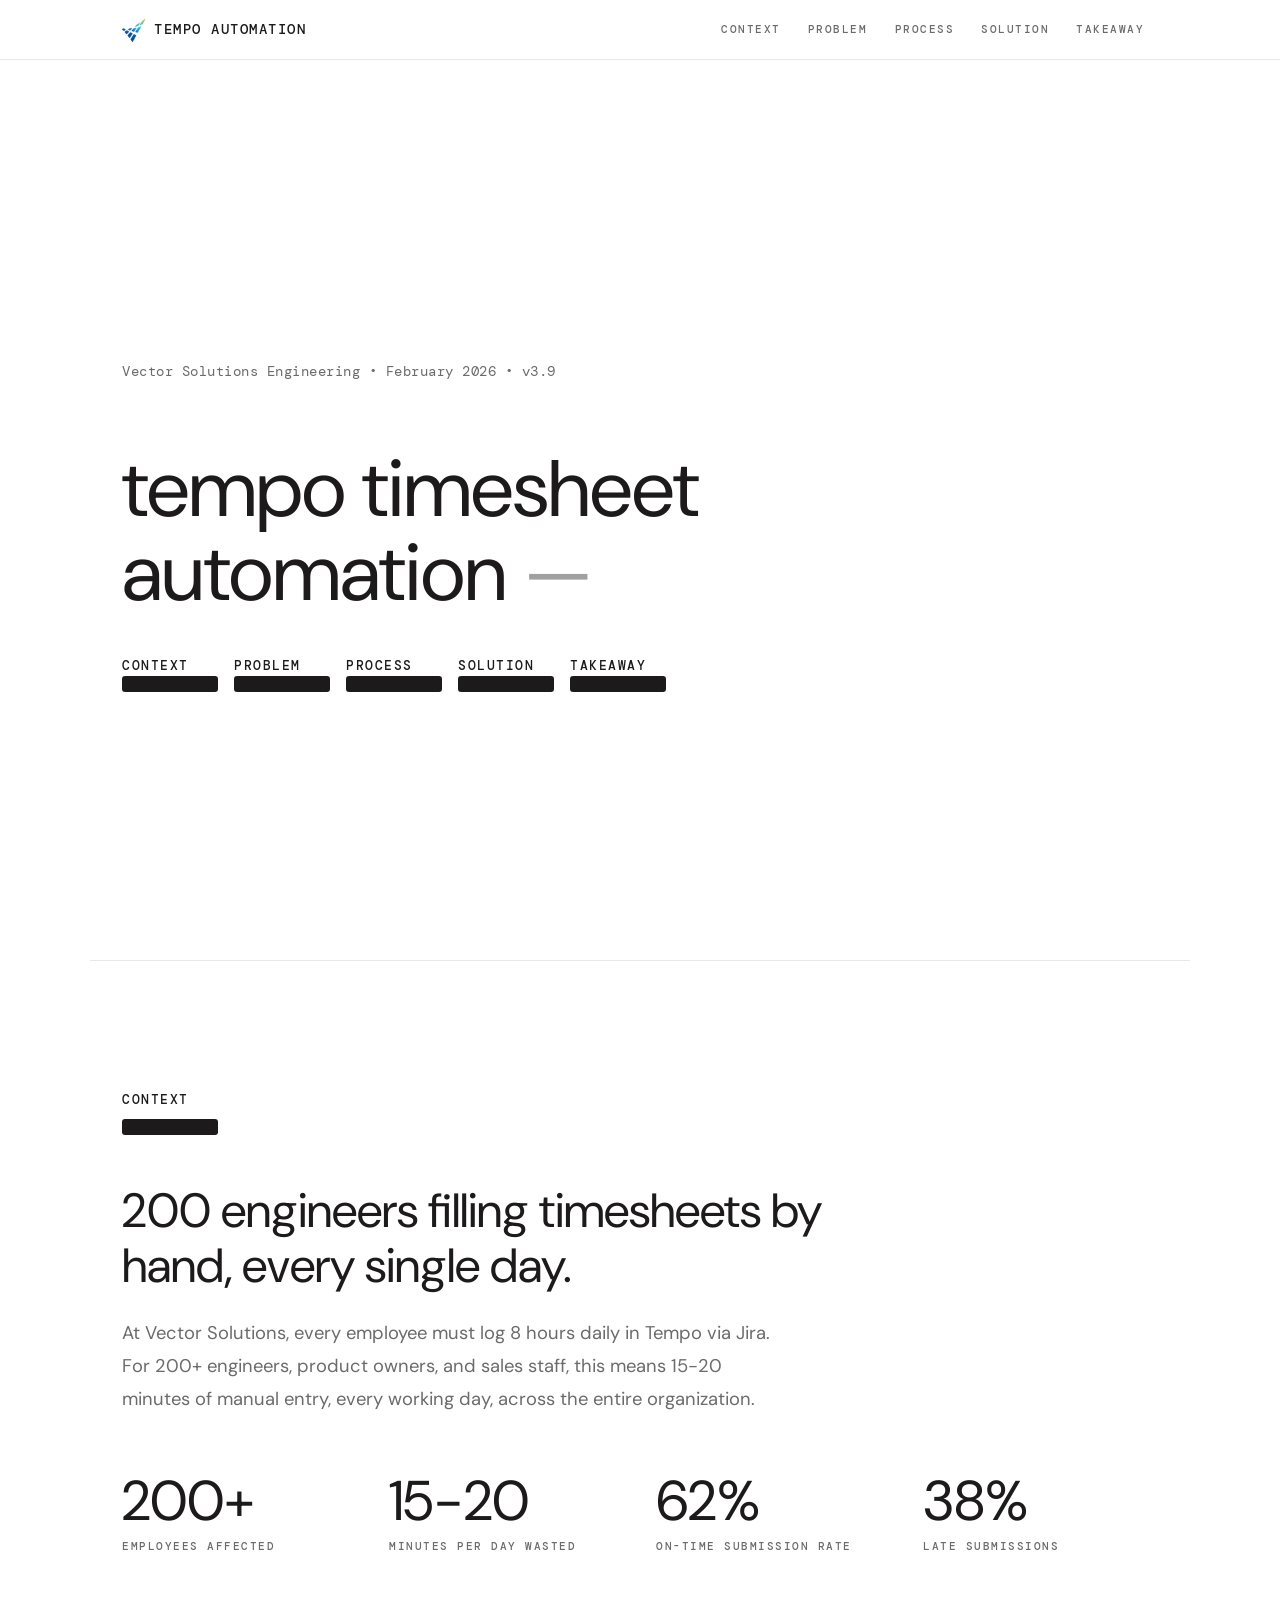
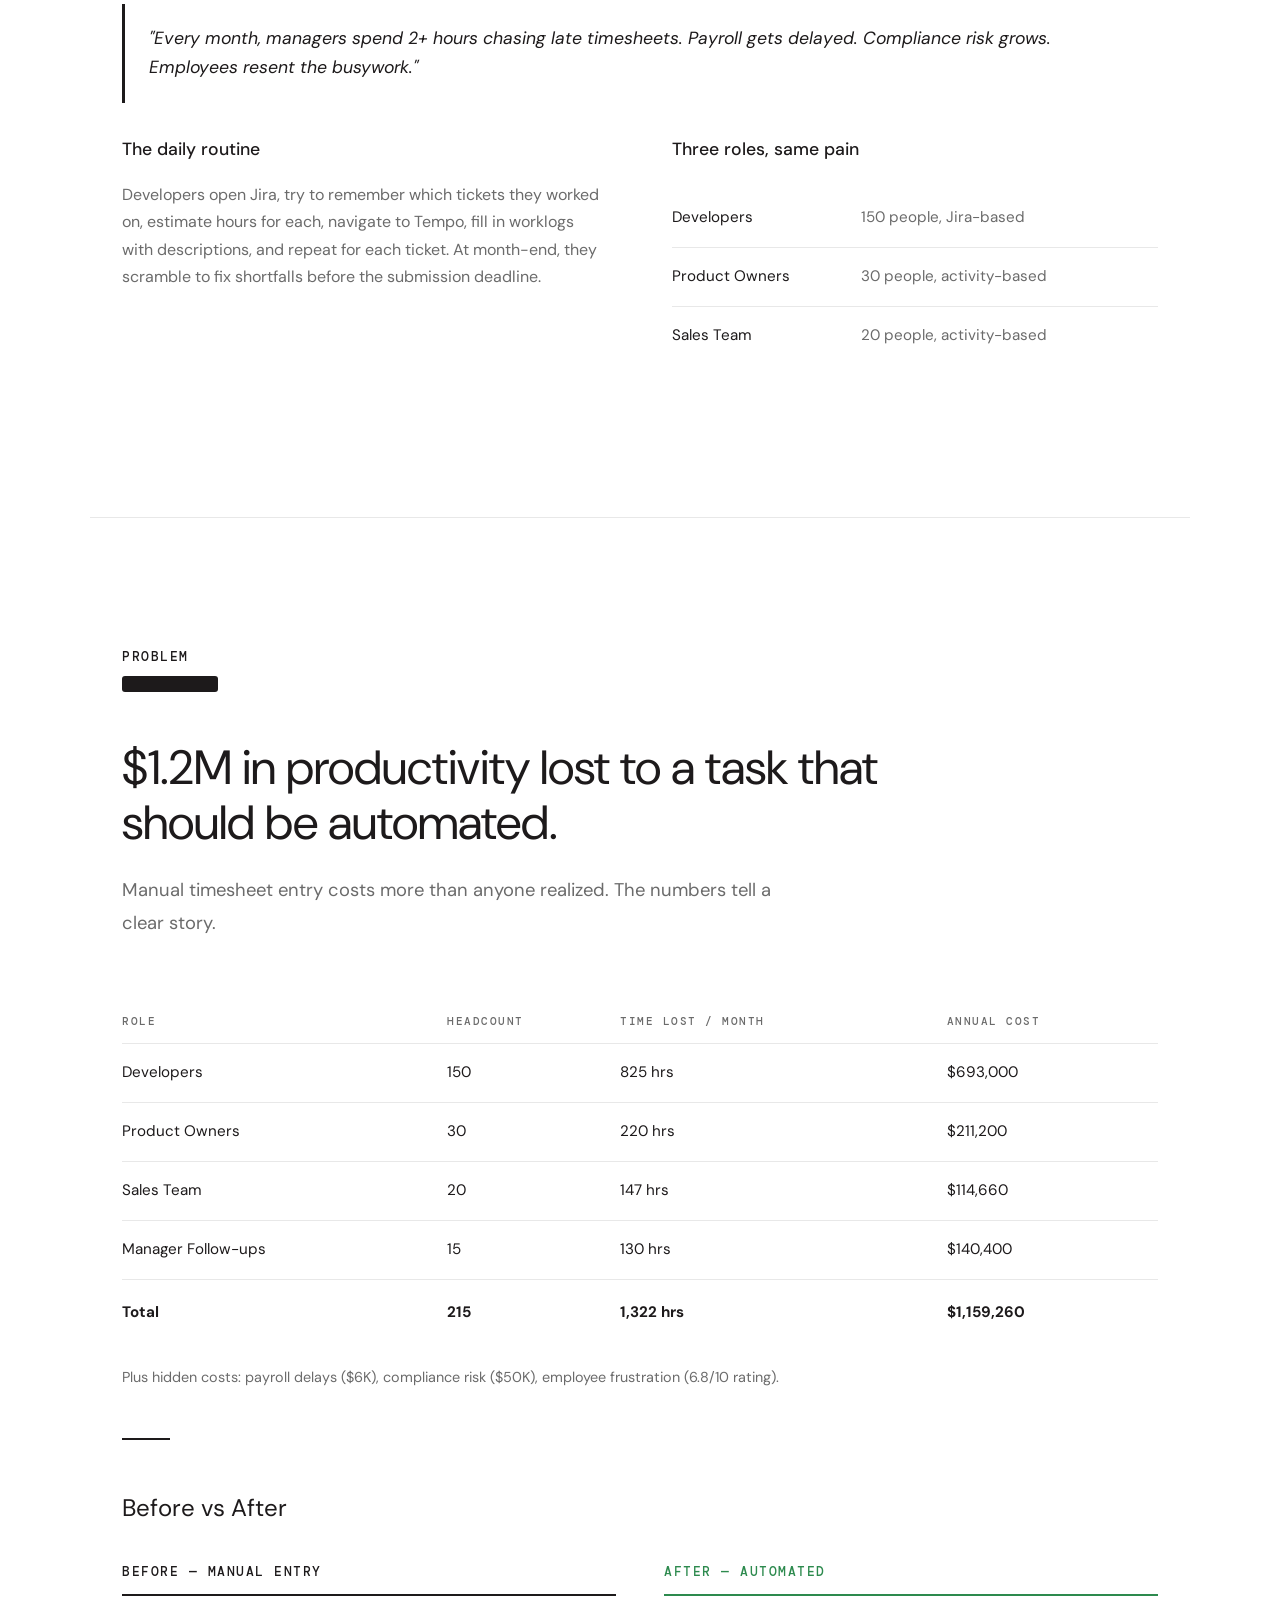
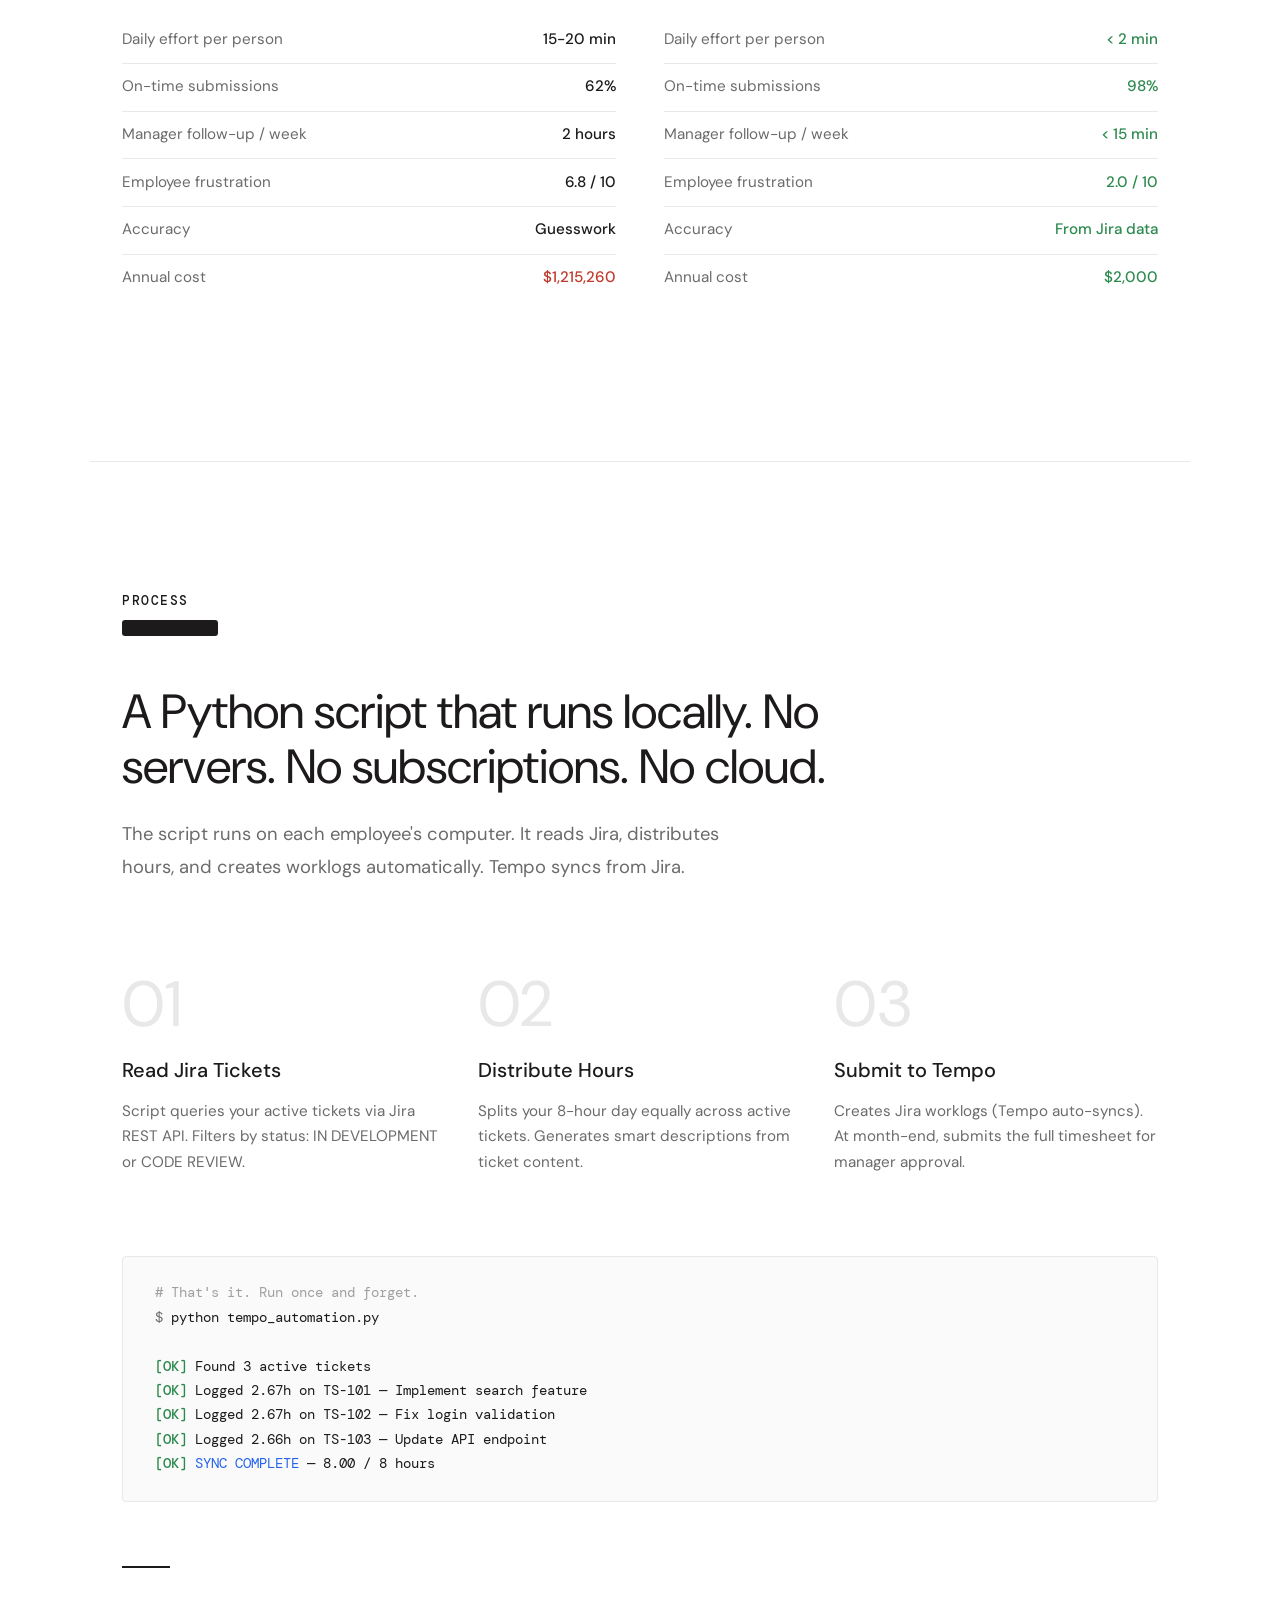
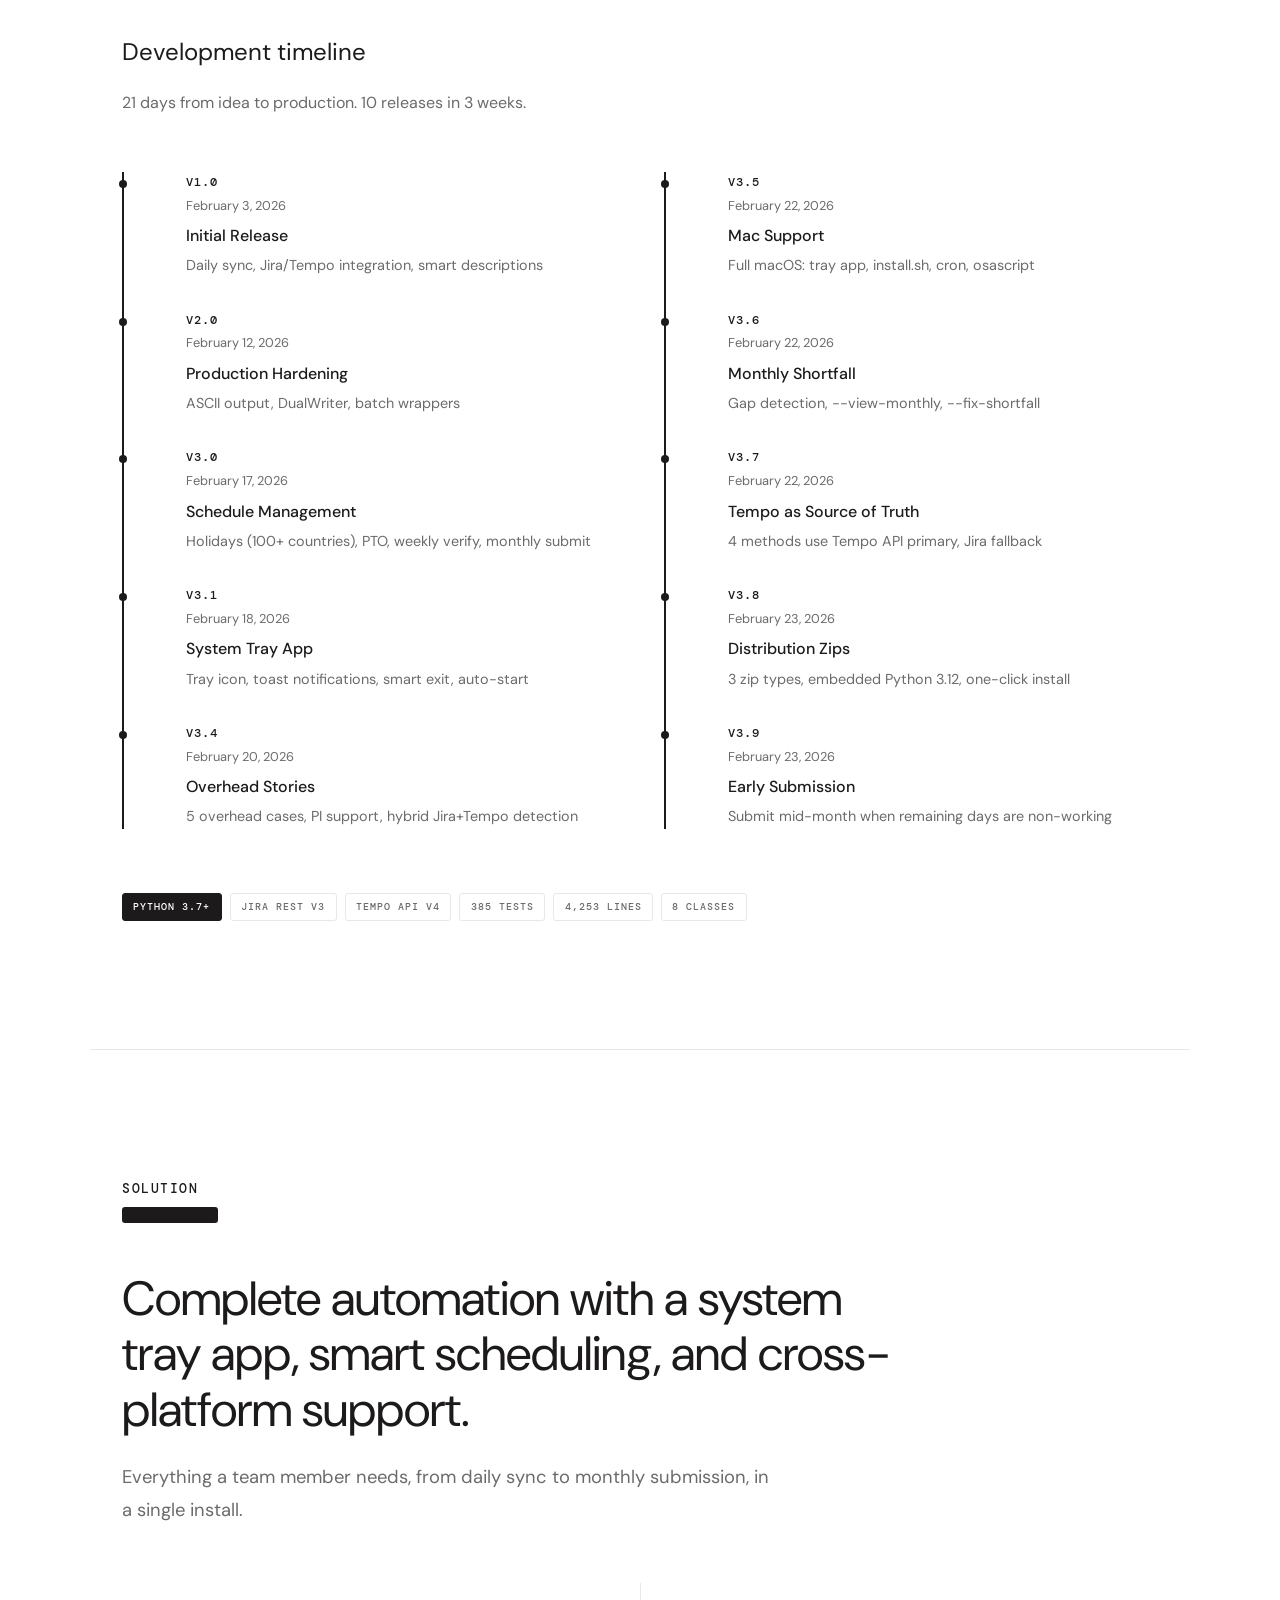
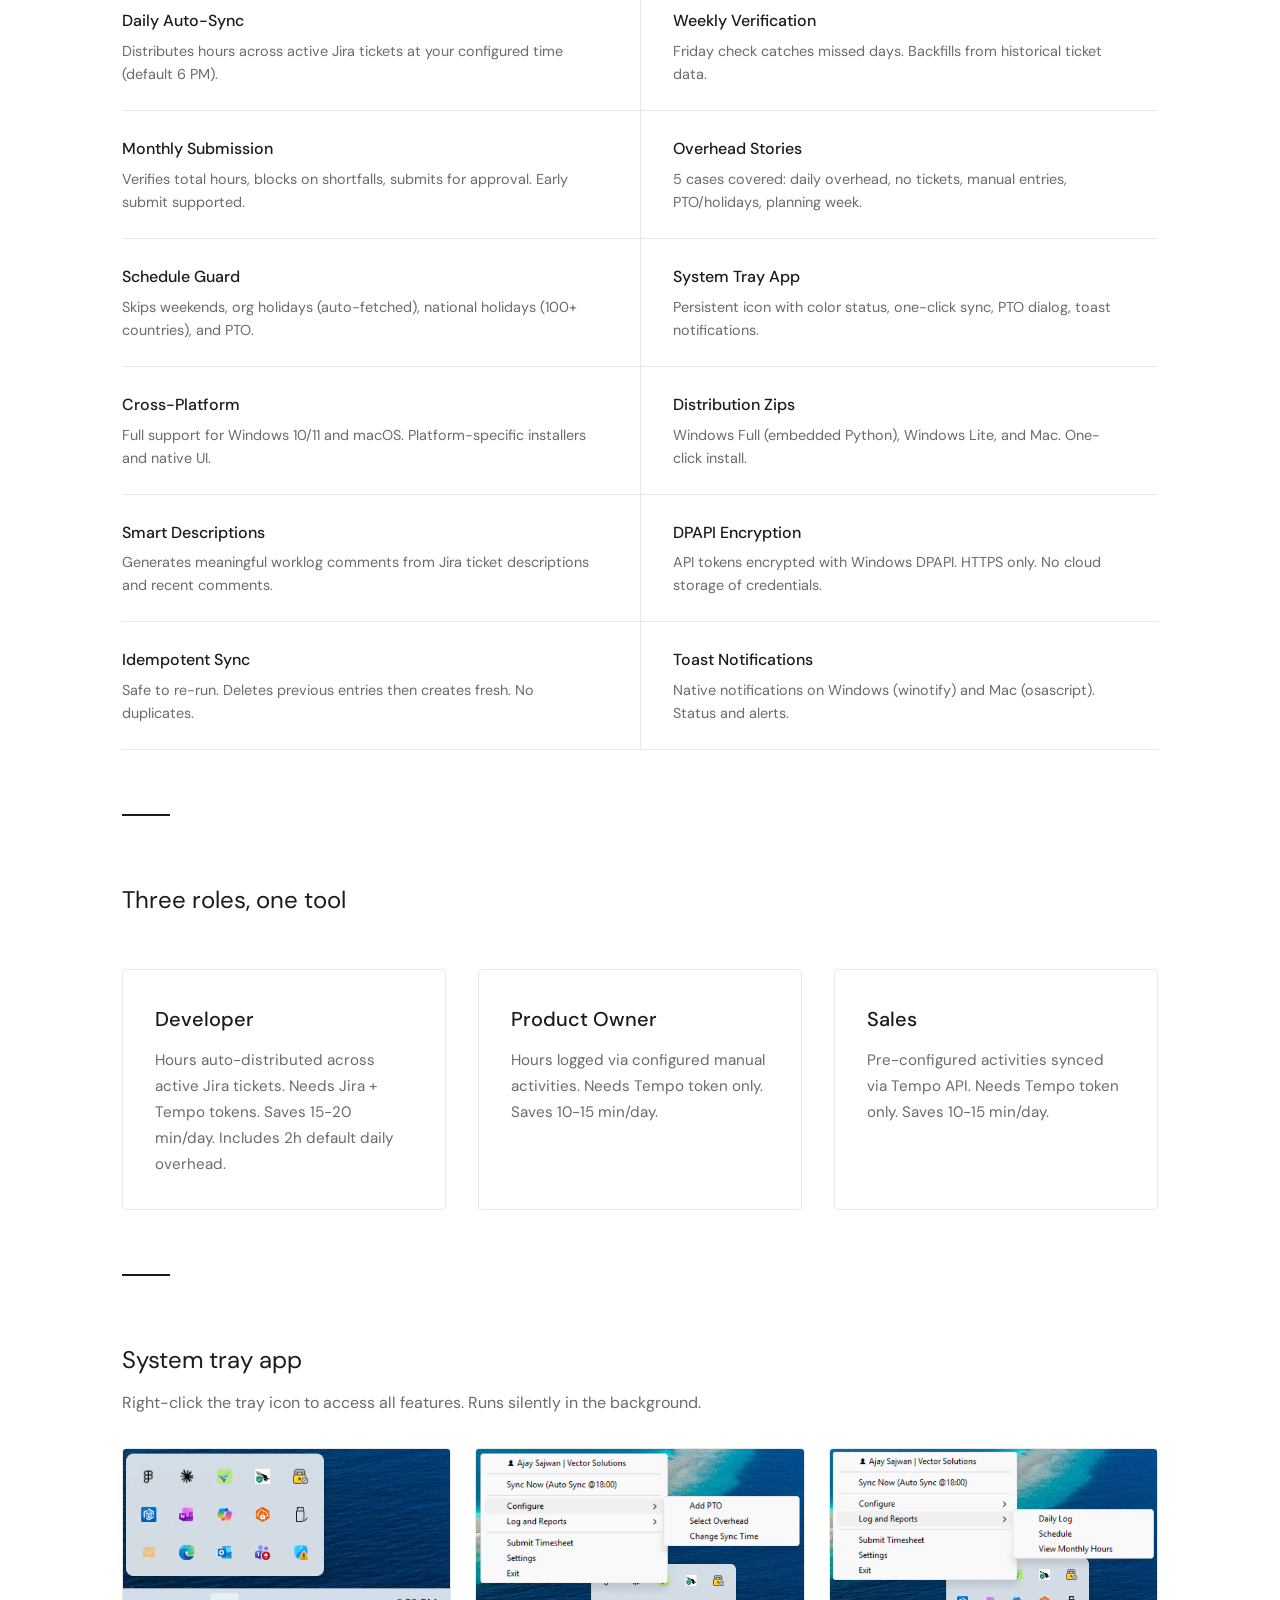
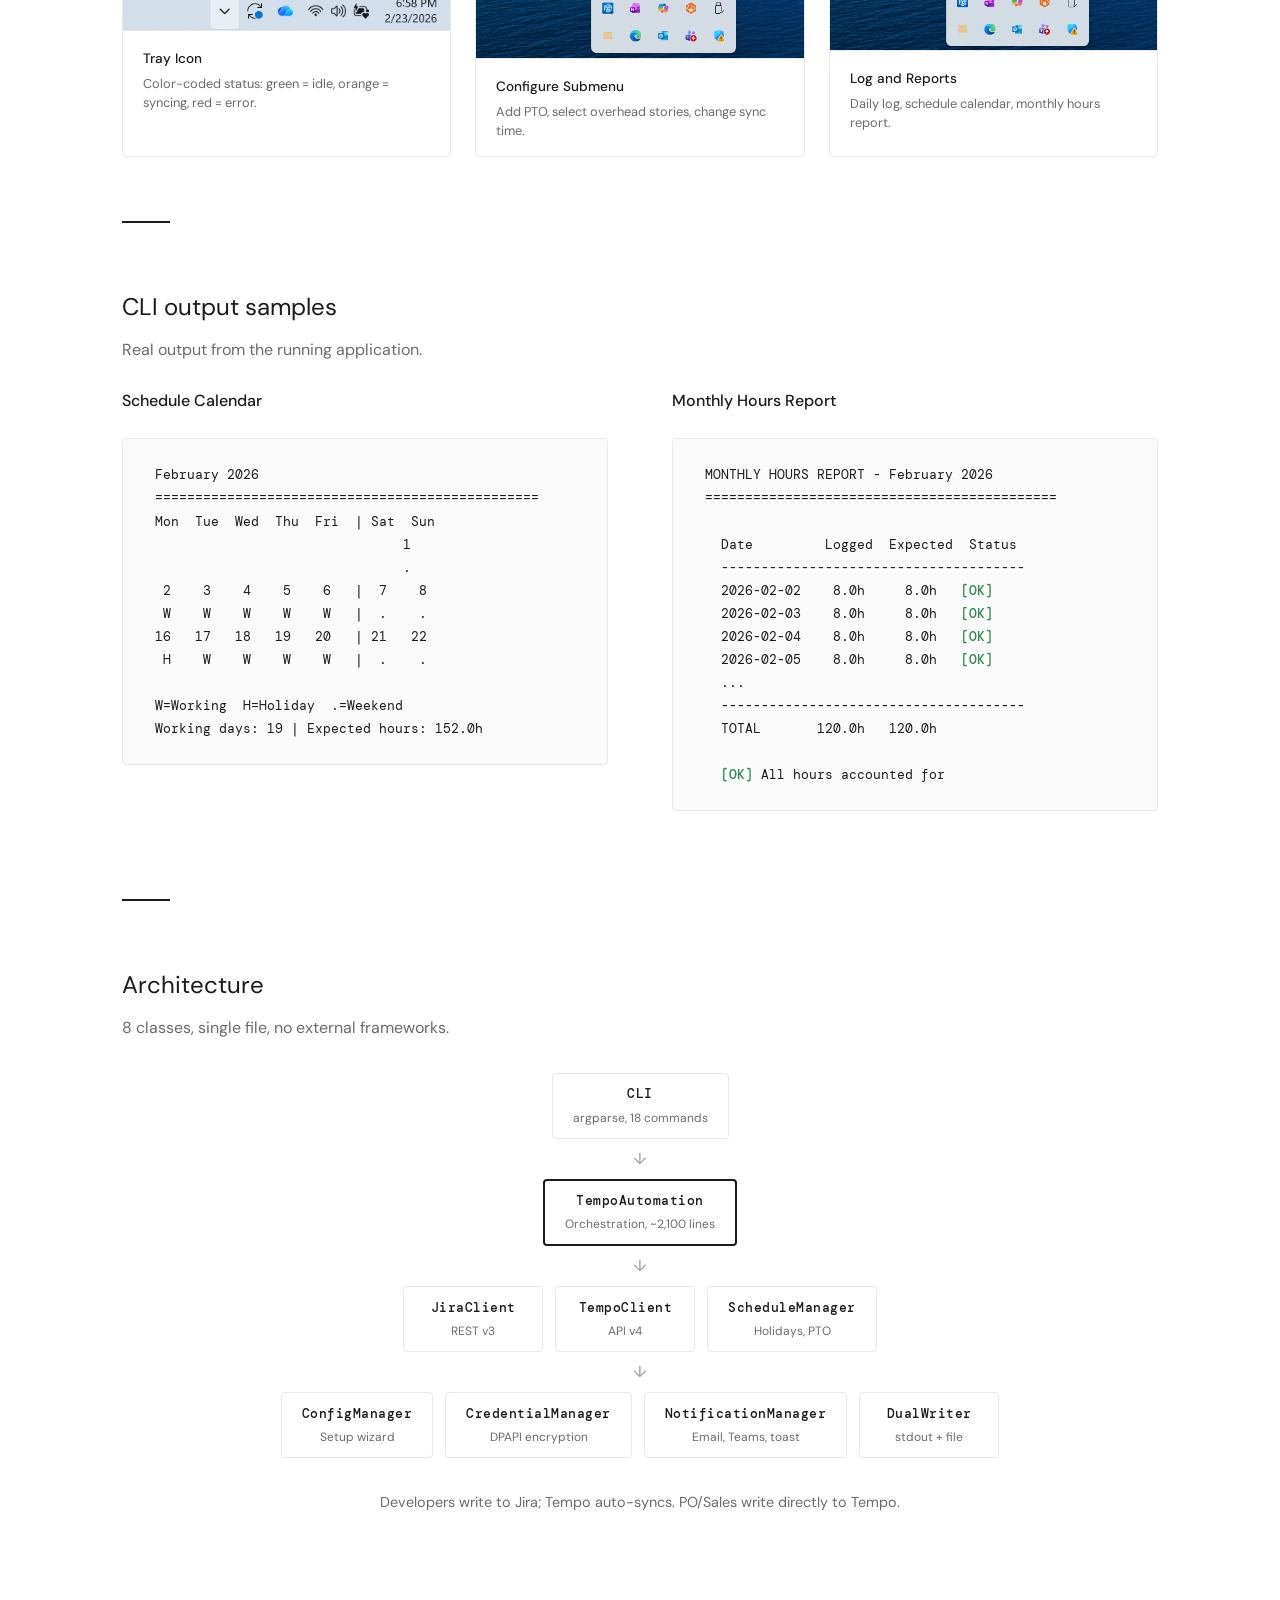
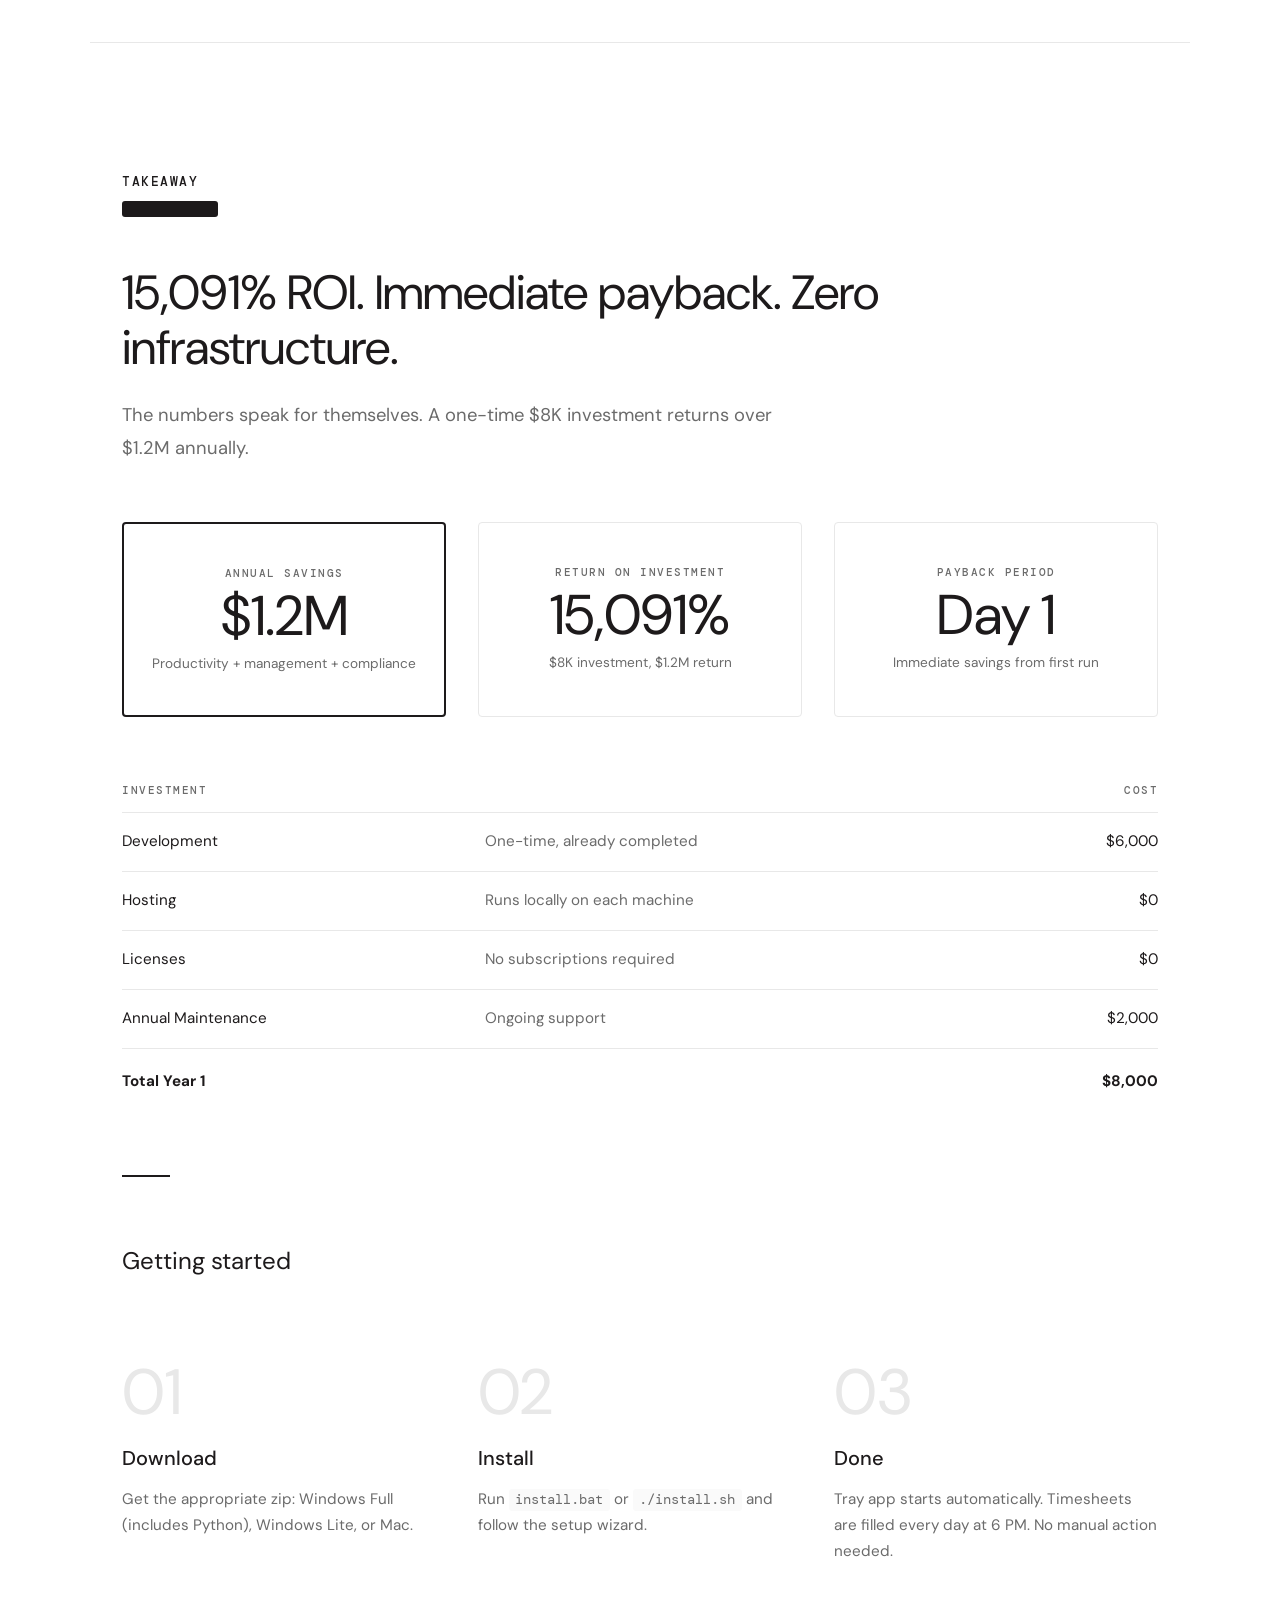
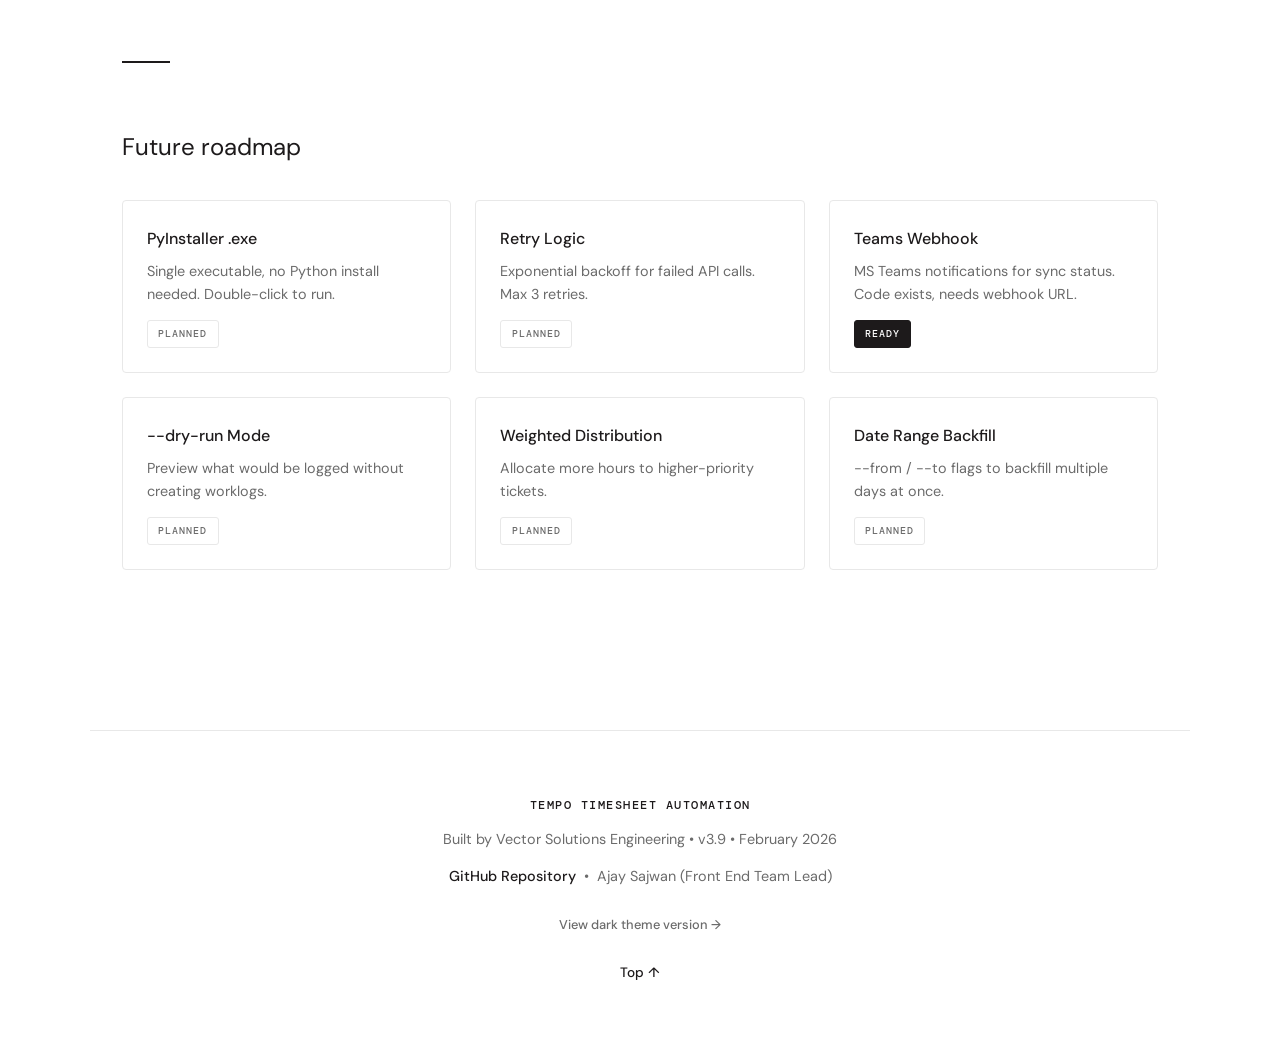
==== docs/site/case-study.html @ 284e40f6 "docs: add Top link to footer of both presentation pages Co-Authored-By: Claude Opus 4.6 <noreply@ant" ====
<!DOCTYPE html>
<html lang="en">
<head>
  <meta charset="UTF-8">
  <meta name="viewport" content="width=device-width, initial-scale=1.0">
  <title>Tempo Timesheet Automation - Case Study</title>
  <link rel="icon" type="image/x-icon" href="favicon.ico">
  <link rel="icon" type="image/png" href="favicon.png">
  <link rel="preconnect" href="https://fonts.googleapis.com">
  <link rel="preconnect" href="https://fonts.gstatic.com" crossorigin>
  <link href="https://fonts.googleapis.com/css2?family=DM+Mono:wght@400;500&family=DM+Sans:ital,opsz,wght@0,9..40,300;0,9..40,400;0,9..40,500;0,9..40,700;1,9..40,400&display=swap" rel="stylesheet">
  <link rel="stylesheet" href="case-study.css">
</head>
<body>

<!-- ============================================================
     Navigation
     ============================================================ -->
<nav>
  <div class="nav-inner">
    <a href="#cover" class="nav-brand">
      <img src="favicon.png" alt="VS">
      Tempo Automation
    </a>
    <div class="nav-links">
      <a href="#context">Context</a>
      <a href="#problem">Problem</a>
      <a href="#process">Process</a>
      <a href="#solution">Solution</a>
      <a href="#takeaway">Takeaway</a>
    </div>
  </div>
</nav>

<!-- ============================================================
     Cover
     ============================================================ -->
<section class="cover" id="cover">
  <div class="cover-meta">Vector Solutions Engineering &bull; February 2026 &bull; v3.9</div>
  <h1 class="cover-title">
    tempo timesheet<br>
    automation <span>&mdash;</span>
  </h1>
  <div style="margin-top: 1rem;">
    <div class="process-timeline">
      <div class="process-step">
        <a href="#context">
          <div class="process-step-label">Context</div>
          <div class="process-step-bar"></div>
        </a>
      </div>
      <div class="process-step">
        <a href="#problem">
          <div class="process-step-label">Problem</div>
          <div class="process-step-bar"></div>
        </a>
      </div>
      <div class="process-step">
        <a href="#process">
          <div class="process-step-label">Process</div>
          <div class="process-step-bar"></div>
        </a>
      </div>
      <div class="process-step">
        <a href="#solution">
          <div class="process-step-label">Solution</div>
          <div class="process-step-bar"></div>
        </a>
      </div>
      <div class="process-step">
        <a href="#takeaway">
          <div class="process-step-label">Takeaway</div>
          <div class="process-step-bar"></div>
        </a>
      </div>
    </div>
  </div>
</section>

<!-- ============================================================
     Context
     ============================================================ -->
<section id="context">
  <div class="section-label">Context</div>
  <div class="section-bar"></div>

  <h2 class="section-title">200 engineers filling timesheets by hand, every single day.</h2>
  <p class="section-subtitle">At Vector Solutions, every employee must log 8 hours daily in Tempo via Jira. For 200+ engineers, product owners, and sales staff, this means 15-20 minutes of manual entry, every working day, across the entire organization.</p>

  <div class="stats-grid">
    <div class="stat-card">
      <div class="stat-number">200+</div>
      <div class="stat-label">Employees affected</div>
    </div>
    <div class="stat-card">
      <div class="stat-number">15-20</div>
      <div class="stat-label">Minutes per day wasted</div>
    </div>
    <div class="stat-card">
      <div class="stat-number">62%</div>
      <div class="stat-label">On-time submission rate</div>
    </div>
    <div class="stat-card">
      <div class="stat-number">38%</div>
      <div class="stat-label">Late submissions</div>
    </div>
  </div>

  <div class="callout">
    "Every month, managers spend 2+ hours chasing late timesheets. Payroll gets delayed. Compliance risk grows. Employees resent the busywork."
  </div>

  <div class="two-col mt-4">
    <div>
      <h3 style="font-size: 1.1rem; font-weight: 500; margin-bottom: 1rem;">The daily routine</h3>
      <p class="text-muted">Developers open Jira, try to remember which tickets they worked on, estimate hours for each, navigate to Tempo, fill in worklogs with descriptions, and repeat for each ticket. At month-end, they scramble to fix shortfalls before the submission deadline.</p>
    </div>
    <div>
      <h3 style="font-size: 1.1rem; font-weight: 500; margin-bottom: 1rem;">Three roles, same pain</h3>
      <table class="data-table">
        <tr>
          <td>Developers</td>
          <td class="text-muted">150 people, Jira-based</td>
        </tr>
        <tr>
          <td>Product Owners</td>
          <td class="text-muted">30 people, activity-based</td>
        </tr>
        <tr>
          <td>Sales Team</td>
          <td class="text-muted">20 people, activity-based</td>
        </tr>
      </table>
    </div>
  </div>
</section>

<!-- ============================================================
     Problem
     ============================================================ -->
<section id="problem">
  <div class="section-label">Problem</div>
  <div class="section-bar"></div>

  <h2 class="section-title">$1.2M in productivity lost to a task that should be automated.</h2>
  <p class="section-subtitle">Manual timesheet entry costs more than anyone realized. The numbers tell a clear story.</p>

  <table class="data-table">
    <thead>
      <tr>
        <th>Role</th>
        <th>Headcount</th>
        <th>Time lost / month</th>
        <th>Annual cost</th>
      </tr>
    </thead>
    <tbody>
      <tr>
        <td>Developers</td>
        <td>150</td>
        <td>825 hrs</td>
        <td>$693,000</td>
      </tr>
      <tr>
        <td>Product Owners</td>
        <td>30</td>
        <td>220 hrs</td>
        <td>$211,200</td>
      </tr>
      <tr>
        <td>Sales Team</td>
        <td>20</td>
        <td>147 hrs</td>
        <td>$114,660</td>
      </tr>
      <tr>
        <td>Manager Follow-ups</td>
        <td>15</td>
        <td>130 hrs</td>
        <td>$140,400</td>
      </tr>
      <tr class="highlight">
        <td><strong>Total</strong></td>
        <td><strong>215</strong></td>
        <td><strong>1,322 hrs</strong></td>
        <td><strong>$1,159,260</strong></td>
      </tr>
    </tbody>
  </table>

  <p class="text-muted mt-3" style="font-size: 0.9rem;">Plus hidden costs: payroll delays ($6K), compliance risk ($50K), employee frustration (6.8/10 rating).</p>

  <div class="divider" style="margin: 3rem 0;"></div>

  <h3 style="font-size: 1.5rem; font-weight: 400; margin-bottom: 2rem;">Before vs After</h3>

  <div class="comparison-grid">
    <div class="comparison-col">
      <h3>Before &mdash; Manual entry</h3>
      <div class="comparison-row">
        <span class="label">Daily effort per person</span>
        <span class="value">15-20 min</span>
      </div>
      <div class="comparison-row">
        <span class="label">On-time submissions</span>
        <span class="value">62%</span>
      </div>
      <div class="comparison-row">
        <span class="label">Manager follow-up / week</span>
        <span class="value">2 hours</span>
      </div>
      <div class="comparison-row">
        <span class="label">Employee frustration</span>
        <span class="value">6.8 / 10</span>
      </div>
      <div class="comparison-row">
        <span class="label">Accuracy</span>
        <span class="value">Guesswork</span>
      </div>
      <div class="comparison-row">
        <span class="label">Annual cost</span>
        <span class="value red">$1,215,260</span>
      </div>
    </div>
    <div class="comparison-col after">
      <h3>After &mdash; Automated</h3>
      <div class="comparison-row">
        <span class="label">Daily effort per person</span>
        <span class="value green">&lt; 2 min</span>
      </div>
      <div class="comparison-row">
        <span class="label">On-time submissions</span>
        <span class="value green">98%</span>
      </div>
      <div class="comparison-row">
        <span class="label">Manager follow-up / week</span>
        <span class="value green">&lt; 15 min</span>
      </div>
      <div class="comparison-row">
        <span class="label">Employee frustration</span>
        <span class="value green">2.0 / 10</span>
      </div>
      <div class="comparison-row">
        <span class="label">Accuracy</span>
        <span class="value green">From Jira data</span>
      </div>
      <div class="comparison-row">
        <span class="label">Annual cost</span>
        <span class="value green">$2,000</span>
      </div>
    </div>
  </div>
</section>

<!-- ============================================================
     Process
     ============================================================ -->
<section id="process">
  <div class="section-label">Process</div>
  <div class="section-bar"></div>

  <h2 class="section-title">A Python script that runs locally. No servers. No subscriptions. No cloud.</h2>
  <p class="section-subtitle">The script runs on each employee's computer. It reads Jira, distributes hours, and creates worklogs automatically. Tempo syncs from Jira.</p>

  <div class="flow-steps">
    <div class="flow-step">
      <div class="flow-step-number">01</div>
      <h3>Read Jira Tickets</h3>
      <p>Script queries your active tickets via Jira REST API. Filters by status: IN DEVELOPMENT or CODE REVIEW.</p>
    </div>
    <div class="flow-step">
      <div class="flow-step-number">02</div>
      <h3>Distribute Hours</h3>
      <p>Splits your 8-hour day equally across active tickets. Generates smart descriptions from ticket content.</p>
    </div>
    <div class="flow-step">
      <div class="flow-step-number">03</div>
      <h3>Submit to Tempo</h3>
      <p>Creates Jira worklogs (Tempo auto-syncs). At month-end, submits the full timesheet for manager approval.</p>
    </div>
  </div>

  <div class="code-block">
    <span class="comment"># That's it. Run once and forget.</span><br>
    <span class="keyword">$</span> python tempo_automation.py<br>
    <br>
    <span class="success">[OK]</span> Found 3 active tickets<br>
    <span class="success">[OK]</span> Logged 2.67h on TS-101 &mdash; Implement search feature<br>
    <span class="success">[OK]</span> Logged 2.67h on TS-102 &mdash; Fix login validation<br>
    <span class="success">[OK]</span> Logged 2.66h on TS-103 &mdash; Update API endpoint<br>
    <span class="success">[OK]</span> <span class="info">SYNC COMPLETE</span> &mdash; 8.00 / 8 hours
  </div>

  <div class="divider" style="margin: 4rem 0;"></div>

  <h3 style="font-size: 1.5rem; font-weight: 400; margin-bottom: 1rem;">Development timeline</h3>
  <p class="text-muted mb-3">21 days from idea to production. 10 releases in 3 weeks.</p>

  <div class="timeline-col-layout">
    <div>
      <div class="timeline">
        <div class="timeline-item">
          <div class="version-tag">v1.0</div>
          <div class="date">February 3, 2026</div>
          <h3>Initial Release</h3>
          <p>Daily sync, Jira/Tempo integration, smart descriptions</p>
        </div>
        <div class="timeline-item">
          <div class="version-tag">v2.0</div>
          <div class="date">February 12, 2026</div>
          <h3>Production Hardening</h3>
          <p>ASCII output, DualWriter, batch wrappers</p>
        </div>
        <div class="timeline-item">
          <div class="version-tag">v3.0</div>
          <div class="date">February 17, 2026</div>
          <h3>Schedule Management</h3>
          <p>Holidays (100+ countries), PTO, weekly verify, monthly submit</p>
        </div>
        <div class="timeline-item">
          <div class="version-tag">v3.1</div>
          <div class="date">February 18, 2026</div>
          <h3>System Tray App</h3>
          <p>Tray icon, toast notifications, smart exit, auto-start</p>
        </div>
        <div class="timeline-item">
          <div class="version-tag">v3.4</div>
          <div class="date">February 20, 2026</div>
          <h3>Overhead Stories</h3>
          <p>5 overhead cases, PI support, hybrid Jira+Tempo detection</p>
        </div>
      </div>
    </div>
    <div>
      <div class="timeline">
        <div class="timeline-item">
          <div class="version-tag">v3.5</div>
          <div class="date">February 22, 2026</div>
          <h3>Mac Support</h3>
          <p>Full macOS: tray app, install.sh, cron, osascript</p>
        </div>
        <div class="timeline-item">
          <div class="version-tag">v3.6</div>
          <div class="date">February 22, 2026</div>
          <h3>Monthly Shortfall</h3>
          <p>Gap detection, --view-monthly, --fix-shortfall</p>
        </div>
        <div class="timeline-item">
          <div class="version-tag">v3.7</div>
          <div class="date">February 22, 2026</div>
          <h3>Tempo as Source of Truth</h3>
          <p>4 methods use Tempo API primary, Jira fallback</p>
        </div>
        <div class="timeline-item">
          <div class="version-tag">v3.8</div>
          <div class="date">February 23, 2026</div>
          <h3>Distribution Zips</h3>
          <p>3 zip types, embedded Python 3.12, one-click install</p>
        </div>
        <div class="timeline-item">
          <div class="version-tag">v3.9</div>
          <div class="date">February 23, 2026</div>
          <h3>Early Submission</h3>
          <p>Submit mid-month when remaining days are non-working</p>
        </div>
      </div>
    </div>
  </div>

  <div style="display: flex; gap: 0.5rem; flex-wrap: wrap; margin-top: 2rem;">
    <span class="tag dark">Python 3.7+</span>
    <span class="tag">Jira REST v3</span>
    <span class="tag">Tempo API v4</span>
    <span class="tag">385 Tests</span>
    <span class="tag">4,253 Lines</span>
    <span class="tag">8 Classes</span>
  </div>
</section>

<!-- ============================================================
     Solution
     ============================================================ -->
<section id="solution">
  <div class="section-label">Solution</div>
  <div class="section-bar"></div>

  <h2 class="section-title">Complete automation with a system tray app, smart scheduling, and cross-platform support.</h2>
  <p class="section-subtitle">Everything a team member needs, from daily sync to monthly submission, in a single install.</p>

  <!-- Features -->
  <div class="feature-grid">
    <div class="feature-item">
      <h4>Daily Auto-Sync</h4>
      <p>Distributes hours across active Jira tickets at your configured time (default 6 PM).</p>
    </div>
    <div class="feature-item">
      <h4>Weekly Verification</h4>
      <p>Friday check catches missed days. Backfills from historical ticket data.</p>
    </div>
    <div class="feature-item">
      <h4>Monthly Submission</h4>
      <p>Verifies total hours, blocks on shortfalls, submits for approval. Early submit supported.</p>
    </div>
    <div class="feature-item">
      <h4>Overhead Stories</h4>
      <p>5 cases covered: daily overhead, no tickets, manual entries, PTO/holidays, planning week.</p>
    </div>
    <div class="feature-item">
      <h4>Schedule Guard</h4>
      <p>Skips weekends, org holidays (auto-fetched), national holidays (100+ countries), and PTO.</p>
    </div>
    <div class="feature-item">
      <h4>System Tray App</h4>
      <p>Persistent icon with color status, one-click sync, PTO dialog, toast notifications.</p>
    </div>
    <div class="feature-item">
      <h4>Cross-Platform</h4>
      <p>Full support for Windows 10/11 and macOS. Platform-specific installers and native UI.</p>
    </div>
    <div class="feature-item">
      <h4>Distribution Zips</h4>
      <p>Windows Full (embedded Python), Windows Lite, and Mac. One-click install.</p>
    </div>
    <div class="feature-item">
      <h4>Smart Descriptions</h4>
      <p>Generates meaningful worklog comments from Jira ticket descriptions and recent comments.</p>
    </div>
    <div class="feature-item">
      <h4>DPAPI Encryption</h4>
      <p>API tokens encrypted with Windows DPAPI. HTTPS only. No cloud storage of credentials.</p>
    </div>
    <div class="feature-item">
      <h4>Idempotent Sync</h4>
      <p>Safe to re-run. Deletes previous entries then creates fresh. No duplicates.</p>
    </div>
    <div class="feature-item">
      <h4>Toast Notifications</h4>
      <p>Native notifications on Windows (winotify) and Mac (osascript). Status and alerts.</p>
    </div>
  </div>

  <!-- Who Benefits -->
  <div class="divider" style="margin: 4rem 0;"></div>

  <h3 style="font-size: 1.5rem; font-weight: 400; margin-bottom: 2rem;">Three roles, one tool</h3>

  <div class="flow-steps">
    <div class="flow-step" style="padding: 2rem; border: 1px solid var(--color-light-gray); border-radius: 4px;">
      <h3 style="margin-bottom: 0.75rem;">Developer</h3>
      <p>Hours auto-distributed across active Jira tickets. Needs Jira + Tempo tokens. Saves 15-20 min/day. Includes 2h default daily overhead.</p>
    </div>
    <div class="flow-step" style="padding: 2rem; border: 1px solid var(--color-light-gray); border-radius: 4px;">
      <h3 style="margin-bottom: 0.75rem;">Product Owner</h3>
      <p>Hours logged via configured manual activities. Needs Tempo token only. Saves 10-15 min/day.</p>
    </div>
    <div class="flow-step" style="padding: 2rem; border: 1px solid var(--color-light-gray); border-radius: 4px;">
      <h3 style="margin-bottom: 0.75rem;">Sales</h3>
      <p>Pre-configured activities synced via Tempo API. Needs Tempo token only. Saves 10-15 min/day.</p>
    </div>
  </div>

  <!-- Screenshots -->
  <div class="divider" style="margin: 4rem 0;"></div>

  <h3 style="font-size: 1.5rem; font-weight: 400; margin-bottom: 0.5rem;">System tray app</h3>
  <p class="text-muted mb-3">Right-click the tray icon to access all features. Runs silently in the background.</p>

  <div class="screenshot-gallery">
    <div class="screenshot-card">
      <img src="images/tray-app/1.png" alt="System tray area showing the Tempo Automation icon">
      <div class="screenshot-caption">
        <strong>Tray Icon</strong>
        <p>Color-coded status: green = idle, orange = syncing, red = error.</p>
      </div>
    </div>
    <div class="screenshot-card">
      <img src="images/tray-app/2.png" alt="Tray menu with Configure submenu expanded">
      <div class="screenshot-caption">
        <strong>Configure Submenu</strong>
        <p>Add PTO, select overhead stories, change sync time.</p>
      </div>
    </div>
    <div class="screenshot-card">
      <img src="images/tray-app/3.png" alt="Tray menu with Log and Reports submenu expanded">
      <div class="screenshot-caption">
        <strong>Log and Reports</strong>
        <p>Daily log, schedule calendar, monthly hours report.</p>
      </div>
    </div>
  </div>

  <!-- CLI Output -->
  <div class="divider" style="margin: 4rem 0;"></div>

  <h3 style="font-size: 1.5rem; font-weight: 400; margin-bottom: 0.5rem;">CLI output samples</h3>
  <p class="text-muted mb-3">Real output from the running application.</p>

  <div class="two-col">
    <div>
      <h4 style="font-weight: 500; margin-bottom: 0.5rem;">Schedule Calendar</h4>
      <div class="code-block" style="font-size: 0.8rem;">
February 2026<br>
================================================<br>
Mon&nbsp;&nbsp;Tue&nbsp;&nbsp;Wed&nbsp;&nbsp;Thu&nbsp;&nbsp;Fri&nbsp;&nbsp;| Sat&nbsp;&nbsp;Sun<br>
&nbsp;&nbsp;&nbsp;&nbsp;&nbsp;&nbsp;&nbsp;&nbsp;&nbsp;&nbsp;&nbsp;&nbsp;&nbsp;&nbsp;&nbsp;&nbsp;&nbsp;&nbsp;&nbsp;&nbsp;&nbsp;&nbsp;&nbsp;&nbsp;&nbsp;&nbsp;&nbsp;&nbsp;&nbsp;&nbsp;&nbsp;1<br>
&nbsp;&nbsp;&nbsp;&nbsp;&nbsp;&nbsp;&nbsp;&nbsp;&nbsp;&nbsp;&nbsp;&nbsp;&nbsp;&nbsp;&nbsp;&nbsp;&nbsp;&nbsp;&nbsp;&nbsp;&nbsp;&nbsp;&nbsp;&nbsp;&nbsp;&nbsp;&nbsp;&nbsp;&nbsp;&nbsp;&nbsp;.<br>
&nbsp;2&nbsp;&nbsp;&nbsp;&nbsp;3&nbsp;&nbsp;&nbsp;&nbsp;4&nbsp;&nbsp;&nbsp;&nbsp;5&nbsp;&nbsp;&nbsp;&nbsp;6&nbsp;&nbsp;&nbsp;|&nbsp;&nbsp;7&nbsp;&nbsp;&nbsp;&nbsp;8<br>
&nbsp;W&nbsp;&nbsp;&nbsp;&nbsp;W&nbsp;&nbsp;&nbsp;&nbsp;W&nbsp;&nbsp;&nbsp;&nbsp;W&nbsp;&nbsp;&nbsp;&nbsp;W&nbsp;&nbsp;&nbsp;|&nbsp;&nbsp;.&nbsp;&nbsp;&nbsp;&nbsp;.<br>
16&nbsp;&nbsp;&nbsp;17&nbsp;&nbsp;&nbsp;18&nbsp;&nbsp;&nbsp;19&nbsp;&nbsp;&nbsp;20&nbsp;&nbsp;&nbsp;| 21&nbsp;&nbsp;&nbsp;22<br>
&nbsp;H&nbsp;&nbsp;&nbsp;&nbsp;W&nbsp;&nbsp;&nbsp;&nbsp;W&nbsp;&nbsp;&nbsp;&nbsp;W&nbsp;&nbsp;&nbsp;&nbsp;W&nbsp;&nbsp;&nbsp;|&nbsp;&nbsp;.&nbsp;&nbsp;&nbsp;&nbsp;.<br>
<br>
W=Working&nbsp;&nbsp;H=Holiday&nbsp;&nbsp;.=Weekend<br>
Working days: 19 | Expected hours: 152.0h
      </div>
    </div>
    <div>
      <h4 style="font-weight: 500; margin-bottom: 0.5rem;">Monthly Hours Report</h4>
      <div class="code-block" style="font-size: 0.8rem;">
MONTHLY HOURS REPORT - February 2026<br>
============================================<br>
<br>
&nbsp;&nbsp;Date&nbsp;&nbsp;&nbsp;&nbsp;&nbsp;&nbsp;&nbsp;&nbsp;&nbsp;Logged&nbsp;&nbsp;Expected&nbsp;&nbsp;Status<br>
&nbsp;&nbsp;--------------------------------------<br>
&nbsp;&nbsp;2026-02-02&nbsp;&nbsp;&nbsp;&nbsp;8.0h&nbsp;&nbsp;&nbsp;&nbsp;&nbsp;8.0h&nbsp;&nbsp;&nbsp;<span class="success">[OK]</span><br>
&nbsp;&nbsp;2026-02-03&nbsp;&nbsp;&nbsp;&nbsp;8.0h&nbsp;&nbsp;&nbsp;&nbsp;&nbsp;8.0h&nbsp;&nbsp;&nbsp;<span class="success">[OK]</span><br>
&nbsp;&nbsp;2026-02-04&nbsp;&nbsp;&nbsp;&nbsp;8.0h&nbsp;&nbsp;&nbsp;&nbsp;&nbsp;8.0h&nbsp;&nbsp;&nbsp;<span class="success">[OK]</span><br>
&nbsp;&nbsp;2026-02-05&nbsp;&nbsp;&nbsp;&nbsp;8.0h&nbsp;&nbsp;&nbsp;&nbsp;&nbsp;8.0h&nbsp;&nbsp;&nbsp;<span class="success">[OK]</span><br>
&nbsp;&nbsp;...<br>
&nbsp;&nbsp;--------------------------------------<br>
&nbsp;&nbsp;TOTAL&nbsp;&nbsp;&nbsp;&nbsp;&nbsp;&nbsp;&nbsp;120.0h&nbsp;&nbsp;&nbsp;120.0h<br>
<br>
&nbsp;&nbsp;<span class="success">[OK]</span> All hours accounted for
      </div>
    </div>
  </div>

  <!-- Architecture -->
  <div class="divider" style="margin: 4rem 0;"></div>

  <h3 style="font-size: 1.5rem; font-weight: 400; margin-bottom: 0.5rem;">Architecture</h3>
  <p class="text-muted mb-3">8 classes, single file, no external frameworks.</p>

  <div class="arch-diagram">
    <div class="arch-row">
      <div class="arch-box">
        <div class="class-name">CLI</div>
        <div class="class-info">argparse, 18 commands</div>
      </div>
    </div>
    <div class="arch-arrow">&darr;</div>
    <div class="arch-row">
      <div class="arch-box highlight">
        <div class="class-name">TempoAutomation</div>
        <div class="class-info">Orchestration, ~2,100 lines</div>
      </div>
    </div>
    <div class="arch-arrow">&darr;</div>
    <div class="arch-row">
      <div class="arch-box">
        <div class="class-name">JiraClient</div>
        <div class="class-info">REST v3</div>
      </div>
      <div class="arch-box">
        <div class="class-name">TempoClient</div>
        <div class="class-info">API v4</div>
      </div>
      <div class="arch-box">
        <div class="class-name">ScheduleManager</div>
        <div class="class-info">Holidays, PTO</div>
      </div>
    </div>
    <div class="arch-arrow">&darr;</div>
    <div class="arch-row">
      <div class="arch-box">
        <div class="class-name">ConfigManager</div>
        <div class="class-info">Setup wizard</div>
      </div>
      <div class="arch-box">
        <div class="class-name">CredentialManager</div>
        <div class="class-info">DPAPI encryption</div>
      </div>
      <div class="arch-box">
        <div class="class-name">NotificationManager</div>
        <div class="class-info">Email, Teams, toast</div>
      </div>
      <div class="arch-box">
        <div class="class-name">DualWriter</div>
        <div class="class-info">stdout + file</div>
      </div>
    </div>
  </div>

  <p class="text-muted text-center mt-2" style="font-size: 0.9rem;">Developers write to Jira; Tempo auto-syncs. PO/Sales write directly to Tempo.</p>
</section>

<!-- ============================================================
     Takeaway
     ============================================================ -->
<section id="takeaway">
  <div class="section-label">Takeaway</div>
  <div class="section-bar"></div>

  <h2 class="section-title">15,091% ROI. Immediate payback. Zero infrastructure.</h2>
  <p class="section-subtitle">The numbers speak for themselves. A one-time $8K investment returns over $1.2M annually.</p>

  <div class="roi-grid">
    <div class="roi-card primary">
      <div class="roi-label">Annual savings</div>
      <div class="roi-number">$1.2M</div>
      <div class="roi-detail">Productivity + management + compliance</div>
    </div>
    <div class="roi-card">
      <div class="roi-label">Return on investment</div>
      <div class="roi-number">15,091%</div>
      <div class="roi-detail">$8K investment, $1.2M return</div>
    </div>
    <div class="roi-card">
      <div class="roi-label">Payback period</div>
      <div class="roi-number">Day 1</div>
      <div class="roi-detail">Immediate savings from first run</div>
    </div>
  </div>

  <table class="data-table">
    <thead>
      <tr>
        <th>Investment</th>
        <th></th>
        <th style="text-align: right;">Cost</th>
      </tr>
    </thead>
    <tbody>
      <tr>
        <td>Development</td>
        <td class="text-muted">One-time, already completed</td>
        <td style="text-align: right;">$6,000</td>
      </tr>
      <tr>
        <td>Hosting</td>
        <td class="text-muted">Runs locally on each machine</td>
        <td style="text-align: right;">$0</td>
      </tr>
      <tr>
        <td>Licenses</td>
        <td class="text-muted">No subscriptions required</td>
        <td style="text-align: right;">$0</td>
      </tr>
      <tr>
        <td>Annual Maintenance</td>
        <td class="text-muted">Ongoing support</td>
        <td style="text-align: right;">$2,000</td>
      </tr>
      <tr class="highlight">
        <td><strong>Total Year 1</strong></td>
        <td></td>
        <td style="text-align: right;"><strong>$8,000</strong></td>
      </tr>
    </tbody>
  </table>

  <!-- Quick Start -->
  <div class="divider" style="margin: 4rem 0;"></div>

  <h3 style="font-size: 1.5rem; font-weight: 400; margin-bottom: 2rem;">Getting started</h3>

  <div class="flow-steps">
    <div class="flow-step">
      <div class="flow-step-number">01</div>
      <h3>Download</h3>
      <p>Get the appropriate zip: Windows Full (includes Python), Windows Lite, or Mac.</p>
    </div>
    <div class="flow-step">
      <div class="flow-step-number">02</div>
      <h3>Install</h3>
      <p>Run <code style="background: var(--color-bg); padding: 0.15rem 0.4rem; border-radius: 3px; font-family: 'DM Mono', monospace; font-size: 0.85rem;">install.bat</code> or <code style="background: var(--color-bg); padding: 0.15rem 0.4rem; border-radius: 3px; font-family: 'DM Mono', monospace; font-size: 0.85rem;">./install.sh</code> and follow the setup wizard.</p>
    </div>
    <div class="flow-step">
      <div class="flow-step-number">03</div>
      <h3>Done</h3>
      <p>Tray app starts automatically. Timesheets are filled every day at 6 PM. No manual action needed.</p>
    </div>
  </div>

  <!-- Roadmap -->
  <div class="divider" style="margin: 4rem 0;"></div>

  <h3 style="font-size: 1.5rem; font-weight: 400; margin-bottom: 2rem;">Future roadmap</h3>

  <div class="roadmap-grid">
    <div class="roadmap-item">
      <h4>PyInstaller .exe</h4>
      <p>Single executable, no Python install needed. Double-click to run.</p>
      <span class="tag">Planned</span>
    </div>
    <div class="roadmap-item">
      <h4>Retry Logic</h4>
      <p>Exponential backoff for failed API calls. Max 3 retries.</p>
      <span class="tag">Planned</span>
    </div>
    <div class="roadmap-item">
      <h4>Teams Webhook</h4>
      <p>MS Teams notifications for sync status. Code exists, needs webhook URL.</p>
      <span class="tag dark">Ready</span>
    </div>
    <div class="roadmap-item">
      <h4>--dry-run Mode</h4>
      <p>Preview what would be logged without creating worklogs.</p>
      <span class="tag">Planned</span>
    </div>
    <div class="roadmap-item">
      <h4>Weighted Distribution</h4>
      <p>Allocate more hours to higher-priority tickets.</p>
      <span class="tag">Planned</span>
    </div>
    <div class="roadmap-item">
      <h4>Date Range Backfill</h4>
      <p>--from / --to flags to backfill multiple days at once.</p>
      <span class="tag">Planned</span>
    </div>
  </div>
</section>

<!-- ============================================================
     Footer
     ============================================================ -->
<footer>
  <div class="footer-brand">Tempo Timesheet Automation</div>
  <p style="margin: 0.75rem 0;">Built by Vector Solutions Engineering &bull; v3.9 &bull; February 2026</p>
  <p>
    <a href="https://github.com/ajay-sajwan-vectorsolutions/timesheet-for-tempo">GitHub Repository</a>
    &nbsp;&bull;&nbsp;
    Ajay Sajwan (Front End Team Lead)
  </p>
  <p style="margin-top: 1.5rem;">
    <a href="index.html" style="font-size: 0.8rem; color: var(--color-muted);">View dark theme version &rarr;</a>
  </p>
  <p style="margin-top: 1.5rem;">
    <a href="#cover" style="font-size: 0.85rem;">Top &uarr;</a>
  </p>
</footer>

</body>
</html>
---- docs/site/case-study.css ----
/* ============================================================
   Tempo Timesheet Automation - Case Study Presentation
   Light theme based on Figma Case Study Presentation Template
   Fonts: DM Sans (headings), DM Mono (labels)
   Colors: #1D1A1B on #FFFFFF
   ============================================================ */

/* --- Reset & Base --- */
*, *::before, *::after {
  box-sizing: border-box;
  margin: 0;
  padding: 0;
}

:root {
  --color-dark: #1d1a1b;
  --color-white: #ffffff;
  --color-bg: #fafafa;
  --color-muted: #6b6b6b;
  --color-light-gray: #e8e8e8;
  --color-mid-gray: #a0a0a0;
  --color-accent: #1d1a1b;
  --color-green: #2d8a4e;
  --color-red: #c0392b;
  --color-blue: #2563eb;
  --bar-width: 96px;
  --bar-height: 16px;
  --bar-radius: 3px;
  --max-width: 1100px;
  --section-padding: 8rem 2rem;
}

html {
  scroll-behavior: smooth;
  font-size: 16px;
}

body {
  font-family: 'DM Sans', -apple-system, BlinkMacSystemFont, 'Segoe UI', sans-serif;
  background-color: var(--color-white);
  color: var(--color-dark);
  line-height: 1.7;
  -webkit-font-smoothing: antialiased;
}

/* --- Scrollbar (subtle) --- */
::-webkit-scrollbar { width: 6px; }
::-webkit-scrollbar-track { background: var(--color-white); }
::-webkit-scrollbar-thumb { background: var(--color-light-gray); border-radius: 3px; }
::-webkit-scrollbar-thumb:hover { background: var(--color-mid-gray); }

/* --- Navigation --- */
nav {
  position: sticky;
  top: 0;
  z-index: 100;
  background: rgba(255, 255, 255, 0.95);
  backdrop-filter: blur(12px);
  border-bottom: 1px solid var(--color-light-gray);
  padding: 0.75rem 0;
}

nav .nav-inner {
  max-width: var(--max-width);
  margin: 0 auto;
  padding: 0 2rem;
  display: flex;
  align-items: center;
  justify-content: space-between;
  gap: 2rem;
}

nav .nav-brand {
  display: flex;
  align-items: center;
  gap: 0.5rem;
  font-family: 'DM Mono', monospace;
  font-weight: 500;
  font-size: 0.85rem;
  color: var(--color-dark);
  text-decoration: none;
  text-transform: uppercase;
  letter-spacing: 1.5px;
}

nav .nav-brand img {
  width: 24px;
  height: 24px;
  border-radius: 3px;
}

nav .nav-links {
  display: flex;
  gap: 0;
}

nav .nav-links a {
  color: var(--color-muted);
  text-decoration: none;
  font-family: 'DM Mono', monospace;
  font-size: 0.7rem;
  font-weight: 500;
  padding: 0.5rem 0.85rem;
  text-transform: uppercase;
  letter-spacing: 1.5px;
  transition: color 0.2s;
  position: relative;
}

nav .nav-links a:hover {
  color: var(--color-dark);
}

nav .nav-links a.active {
  color: var(--color-dark);
}

/* --- Section Label (Figma template style) --- */
.section-label {
  font-family: 'DM Mono', monospace;
  font-weight: 500;
  font-size: 0.8rem;
  text-transform: uppercase;
  letter-spacing: 1.5px;
  color: var(--color-dark);
  margin-bottom: 0.5rem;
}

.section-bar {
  width: var(--bar-width);
  height: var(--bar-height);
  background: var(--color-dark);
  border-radius: var(--bar-radius);
  margin-bottom: 3rem;
}

/* --- Sections --- */
section {
  max-width: var(--max-width);
  margin: 0 auto;
  padding: var(--section-padding);
}

section + section {
  border-top: 1px solid var(--color-light-gray);
}

.section-title {
  font-family: 'DM Sans', sans-serif;
  font-size: 3rem;
  font-weight: 400;
  line-height: 1.15;
  margin-bottom: 1.5rem;
  color: var(--color-dark);
  max-width: 800px;
}

.section-subtitle {
  font-size: 1.15rem;
  color: var(--color-muted);
  max-width: 650px;
  margin-bottom: 3.5rem;
  line-height: 1.8;
}

/* --- Cover / Hero --- */
.cover {
  min-height: 100vh;
  display: flex;
  flex-direction: column;
  justify-content: center;
  padding: 6rem 2rem 4rem;
  max-width: var(--max-width);
  margin: 0 auto;
}

.cover-title {
  font-family: 'DM Sans', sans-serif;
  font-size: 5rem;
  font-weight: 400;
  line-height: 1.05;
  color: var(--color-dark);
  margin-bottom: 1.5rem;
}

.cover-title span {
  color: var(--color-mid-gray);
}

.cover-meta {
  font-family: 'DM Mono', monospace;
  font-size: 0.85rem;
  color: var(--color-muted);
  letter-spacing: 0.5px;
  margin-bottom: 4rem;
}

.process-timeline {
  display: flex;
  gap: 1rem;
  flex-wrap: wrap;
}

.process-step {
  display: flex;
  flex-direction: column;
  gap: 0.5rem;
}

.process-step-label {
  font-family: 'DM Mono', monospace;
  font-weight: 500;
  font-size: 0.8rem;
  text-transform: uppercase;
  letter-spacing: 1.5px;
  color: var(--color-dark);
}

.process-step-bar {
  width: var(--bar-width);
  height: var(--bar-height);
  background: var(--color-dark);
  border-radius: var(--bar-radius);
}

.process-step a {
  text-decoration: none;
  color: inherit;
}

.process-step a:hover .process-step-label {
  color: var(--color-muted);
}

/* --- Stats Grid --- */
.stats-grid {
  display: grid;
  grid-template-columns: repeat(4, 1fr);
  gap: 2rem;
  margin: 3rem 0;
}

.stat-card {
  padding: 0;
}

.stat-number {
  font-family: 'DM Sans', sans-serif;
  font-size: 3.5rem;
  font-weight: 400;
  line-height: 1;
  color: var(--color-dark);
  margin-bottom: 0.5rem;
}

.stat-label {
  font-family: 'DM Mono', monospace;
  font-size: 0.7rem;
  font-weight: 500;
  text-transform: uppercase;
  letter-spacing: 1.5px;
  color: var(--color-muted);
}

/* --- Two Column Layout --- */
.two-col {
  display: grid;
  grid-template-columns: 1fr 1fr;
  gap: 4rem;
  align-items: start;
}

.two-col-wide {
  grid-template-columns: 2fr 1fr;
}

/* --- Data Table --- */
.data-table {
  width: 100%;
  border-collapse: collapse;
  margin: 1.5rem 0;
}

.data-table th,
.data-table td {
  padding: 1rem 0;
  text-align: left;
  border-bottom: 1px solid var(--color-light-gray);
  font-size: 0.95rem;
}

.data-table th {
  font-family: 'DM Mono', monospace;
  font-size: 0.7rem;
  text-transform: uppercase;
  letter-spacing: 1.5px;
  color: var(--color-muted);
  font-weight: 500;
  padding-bottom: 0.75rem;
}

.data-table tr:last-child td {
  border-bottom: none;
}

.data-table .highlight td {
  font-weight: 500;
  padding-top: 1.25rem;
  color: var(--color-dark);
}

/* --- Comparison (Before/After) --- */
.comparison-grid {
  display: grid;
  grid-template-columns: 1fr 1fr;
  gap: 3rem;
  margin: 2rem 0;
}

.comparison-col h3 {
  font-family: 'DM Mono', monospace;
  font-size: 0.8rem;
  font-weight: 500;
  text-transform: uppercase;
  letter-spacing: 1.5px;
  padding-bottom: 0.75rem;
  border-bottom: 2px solid var(--color-dark);
  margin-bottom: 1.25rem;
}

.comparison-col.after h3 {
  border-bottom-color: var(--color-green);
  color: var(--color-green);
}

.comparison-row {
  display: flex;
  justify-content: space-between;
  align-items: baseline;
  padding: 0.65rem 0;
  border-bottom: 1px solid var(--color-light-gray);
  font-size: 0.95rem;
}

.comparison-row:last-child {
  border-bottom: none;
}

.comparison-row .label {
  color: var(--color-muted);
}

.comparison-row .value {
  font-weight: 500;
  text-align: right;
}

.comparison-row .value.green {
  color: var(--color-green);
}

.comparison-row .value.red {
  color: var(--color-red);
}

/* --- Flow Steps --- */
.flow-steps {
  display: grid;
  grid-template-columns: 1fr 1fr 1fr;
  gap: 2rem;
  margin: 3rem 0;
}

.flow-step {
  position: relative;
  padding: 2rem 0;
}

.flow-step-number {
  font-family: 'DM Sans', sans-serif;
  font-size: 4rem;
  font-weight: 400;
  color: var(--color-light-gray);
  line-height: 1;
  margin-bottom: 1rem;
}

.flow-step h3 {
  font-family: 'DM Sans', sans-serif;
  font-size: 1.25rem;
  font-weight: 500;
  margin-bottom: 0.75rem;
}

.flow-step p {
  color: var(--color-muted);
  font-size: 0.95rem;
  line-height: 1.7;
}

/* --- Feature List --- */
.feature-grid {
  display: grid;
  grid-template-columns: 1fr 1fr;
  gap: 0;
  margin: 2rem 0;
}

.feature-item {
  padding: 1.5rem 2rem 1.5rem 0;
  border-bottom: 1px solid var(--color-light-gray);
}

.feature-item:nth-child(even) {
  padding-left: 2rem;
  border-left: 1px solid var(--color-light-gray);
}

.feature-item h4 {
  font-family: 'DM Sans', sans-serif;
  font-size: 1rem;
  font-weight: 500;
  margin-bottom: 0.35rem;
}

.feature-item p {
  color: var(--color-muted);
  font-size: 0.9rem;
  line-height: 1.6;
}

/* --- Code Block --- */
.code-block {
  background: var(--color-bg);
  border: 1px solid var(--color-light-gray);
  border-radius: 4px;
  padding: 1.5rem 2rem;
  font-family: 'DM Mono', monospace;
  font-size: 0.85rem;
  line-height: 1.8;
  overflow-x: auto;
  color: var(--color-dark);
  margin: 1.5rem 0;
}

.code-block .comment { color: var(--color-mid-gray); }
.code-block .keyword { color: var(--color-muted); }
.code-block .success { color: var(--color-green); font-weight: 500; }
.code-block .info { color: var(--color-blue); }

/* --- Screenshots --- */
.screenshot-gallery {
  display: grid;
  grid-template-columns: repeat(3, 1fr);
  gap: 1.5rem;
  margin: 2rem 0;
}

.screenshot-card {
  border: 1px solid var(--color-light-gray);
  border-radius: 4px;
  overflow: hidden;
  transition: box-shadow 0.2s;
}

.screenshot-card:hover {
  box-shadow: 0 4px 20px rgba(0, 0, 0, 0.08);
}

.screenshot-card img {
  width: 100%;
  height: auto;
  display: block;
  border-bottom: 1px solid var(--color-light-gray);
}

.screenshot-caption {
  padding: 1rem 1.25rem;
}

.screenshot-caption strong {
  display: block;
  font-size: 0.85rem;
  font-weight: 500;
  margin-bottom: 0.25rem;
}

.screenshot-caption p {
  color: var(--color-muted);
  font-size: 0.8rem;
  margin: 0;
  line-height: 1.5;
}

/* --- Architecture --- */
.arch-diagram {
  display: flex;
  flex-direction: column;
  gap: 0.75rem;
  margin: 2rem 0;
  align-items: center;
}

.arch-row {
  display: flex;
  gap: 0.75rem;
  justify-content: center;
  flex-wrap: wrap;
}

.arch-box {
  border: 1px solid var(--color-light-gray);
  border-radius: 4px;
  padding: 0.6rem 1.25rem;
  text-align: center;
  min-width: 140px;
  background: var(--color-white);
}

.arch-box.highlight {
  border-color: var(--color-dark);
  border-width: 2px;
}

.arch-box .class-name {
  font-family: 'DM Mono', monospace;
  font-weight: 500;
  font-size: 0.8rem;
  letter-spacing: 0.5px;
}

.arch-box .class-info {
  font-size: 0.75rem;
  color: var(--color-muted);
  margin-top: 0.15rem;
}

.arch-arrow {
  text-align: center;
  color: var(--color-mid-gray);
  font-size: 1rem;
  line-height: 1;
}

/* --- Timeline --- */
.timeline {
  position: relative;
  padding-left: 2rem;
  margin: 2rem 0;
}

.timeline::before {
  content: '';
  position: absolute;
  left: 0;
  top: 0;
  bottom: 0;
  width: 2px;
  background: var(--color-dark);
}

.timeline-item {
  position: relative;
  padding: 0 0 2rem 2rem;
}

.timeline-item:last-child {
  padding-bottom: 0;
}

.timeline-item::before {
  content: '';
  position: absolute;
  left: -2rem;
  top: 0.5rem;
  width: 8px;
  height: 8px;
  border-radius: 50%;
  background: var(--color-dark);
  transform: translateX(-3px);
}

.timeline-item .version-tag {
  font-family: 'DM Mono', monospace;
  font-size: 0.75rem;
  font-weight: 500;
  letter-spacing: 1px;
  text-transform: uppercase;
  color: var(--color-dark);
}

.timeline-item .date {
  font-size: 0.8rem;
  color: var(--color-muted);
  margin: 0.15rem 0 0.35rem;
}

.timeline-item h3 {
  font-size: 1rem;
  font-weight: 500;
  margin-bottom: 0.25rem;
}

.timeline-item p {
  color: var(--color-muted);
  font-size: 0.9rem;
}

/* --- ROI Highlight --- */
.roi-grid {
  display: grid;
  grid-template-columns: repeat(3, 1fr);
  gap: 2rem;
  margin: 3rem 0;
}

.roi-card {
  text-align: center;
  padding: 2.5rem 1.5rem;
  border: 1px solid var(--color-light-gray);
  border-radius: 4px;
}

.roi-card .roi-number {
  font-family: 'DM Sans', sans-serif;
  font-size: 3.5rem;
  font-weight: 400;
  line-height: 1;
  color: var(--color-dark);
  margin-bottom: 0.5rem;
}

.roi-card .roi-label {
  font-family: 'DM Mono', monospace;
  font-size: 0.7rem;
  font-weight: 500;
  text-transform: uppercase;
  letter-spacing: 1.5px;
  color: var(--color-muted);
  margin-bottom: 0.35rem;
}

.roi-card .roi-detail {
  font-size: 0.85rem;
  color: var(--color-muted);
}

.roi-card.primary {
  border-color: var(--color-dark);
  border-width: 2px;
}

/* --- Badges / Tags --- */
.tag {
  display: inline-block;
  font-family: 'DM Mono', monospace;
  font-size: 0.65rem;
  font-weight: 500;
  text-transform: uppercase;
  letter-spacing: 1px;
  padding: 0.25rem 0.65rem;
  border: 1px solid var(--color-light-gray);
  border-radius: 3px;
  color: var(--color-muted);
}

.tag.dark {
  background: var(--color-dark);
  color: var(--color-white);
  border-color: var(--color-dark);
}

/* --- Roadmap --- */
.roadmap-grid {
  display: grid;
  grid-template-columns: 1fr 1fr 1fr;
  gap: 1.5rem;
  margin: 2rem 0;
}

.roadmap-item {
  padding: 1.5rem;
  border: 1px solid var(--color-light-gray);
  border-radius: 4px;
}

.roadmap-item h4 {
  font-size: 1rem;
  font-weight: 500;
  margin-bottom: 0.5rem;
}

.roadmap-item p {
  font-size: 0.9rem;
  color: var(--color-muted);
  line-height: 1.6;
  margin-bottom: 0.75rem;
}

/* --- Footer --- */
footer {
  border-top: 1px solid var(--color-light-gray);
  padding: 4rem 2rem;
  text-align: center;
  color: var(--color-muted);
  font-size: 0.9rem;
  max-width: var(--max-width);
  margin: 0 auto;
}

footer a {
  color: var(--color-dark);
  text-decoration: none;
  font-weight: 500;
}

footer a:hover {
  text-decoration: underline;
}

footer .footer-brand {
  font-family: 'DM Mono', monospace;
  font-size: 0.75rem;
  font-weight: 500;
  text-transform: uppercase;
  letter-spacing: 1.5px;
  color: var(--color-dark);
  margin-bottom: 0.5rem;
}

/* --- Divider --- */
.divider {
  width: 48px;
  height: 2px;
  background: var(--color-dark);
  margin: 2rem 0;
}

/* --- Blockquote --- */
.callout {
  border-left: 3px solid var(--color-dark);
  padding: 1.25rem 1.5rem;
  margin: 2rem 0;
  font-size: 1.1rem;
  color: var(--color-dark);
  font-style: italic;
  line-height: 1.7;
}

/* --- Responsive --- */
@media (max-width: 900px) {
  .cover-title { font-size: 3.5rem; }
  .section-title { font-size: 2.25rem; }
  .stats-grid { grid-template-columns: repeat(2, 1fr); }
  .two-col { grid-template-columns: 1fr; gap: 2rem; }
  .two-col-wide { grid-template-columns: 1fr; }
  .comparison-grid { grid-template-columns: 1fr; gap: 2rem; }
  .flow-steps { grid-template-columns: 1fr; gap: 1rem; }
  .feature-grid { grid-template-columns: 1fr; }
  .feature-item:nth-child(even) { padding-left: 0; border-left: none; }
  .screenshot-gallery { grid-template-columns: 1fr; }
  .roi-grid { grid-template-columns: 1fr; }
  .roadmap-grid { grid-template-columns: 1fr; }
  .timeline-col-layout { grid-template-columns: 1fr; }
  nav .nav-links { display: none; }
  section { padding: 4rem 1.5rem; }
}

@media (max-width: 480px) {
  .cover { padding: 4rem 1.25rem 3rem; }
  .cover-title { font-size: 2.5rem; }
  .section-title { font-size: 1.75rem; }
  .stat-number { font-size: 2.5rem; }
  .stats-grid { grid-template-columns: 1fr 1fr; gap: 1rem; }
  .process-timeline { gap: 0.5rem; }
}

/* --- Utility --- */
.text-muted { color: var(--color-muted); }
.text-center { text-align: center; }
.mb-1 { margin-bottom: 0.5rem; }
.mb-2 { margin-bottom: 1rem; }
.mb-3 { margin-bottom: 1.5rem; }
.mt-2 { margin-top: 1rem; }
.mt-3 { margin-top: 1.5rem; }
.mt-4 { margin-top: 2rem; }

/* --- Timeline two-column layout --- */
.timeline-col-layout {
  display: grid;
  grid-template-columns: 1fr 1fr;
  gap: 3rem;
}
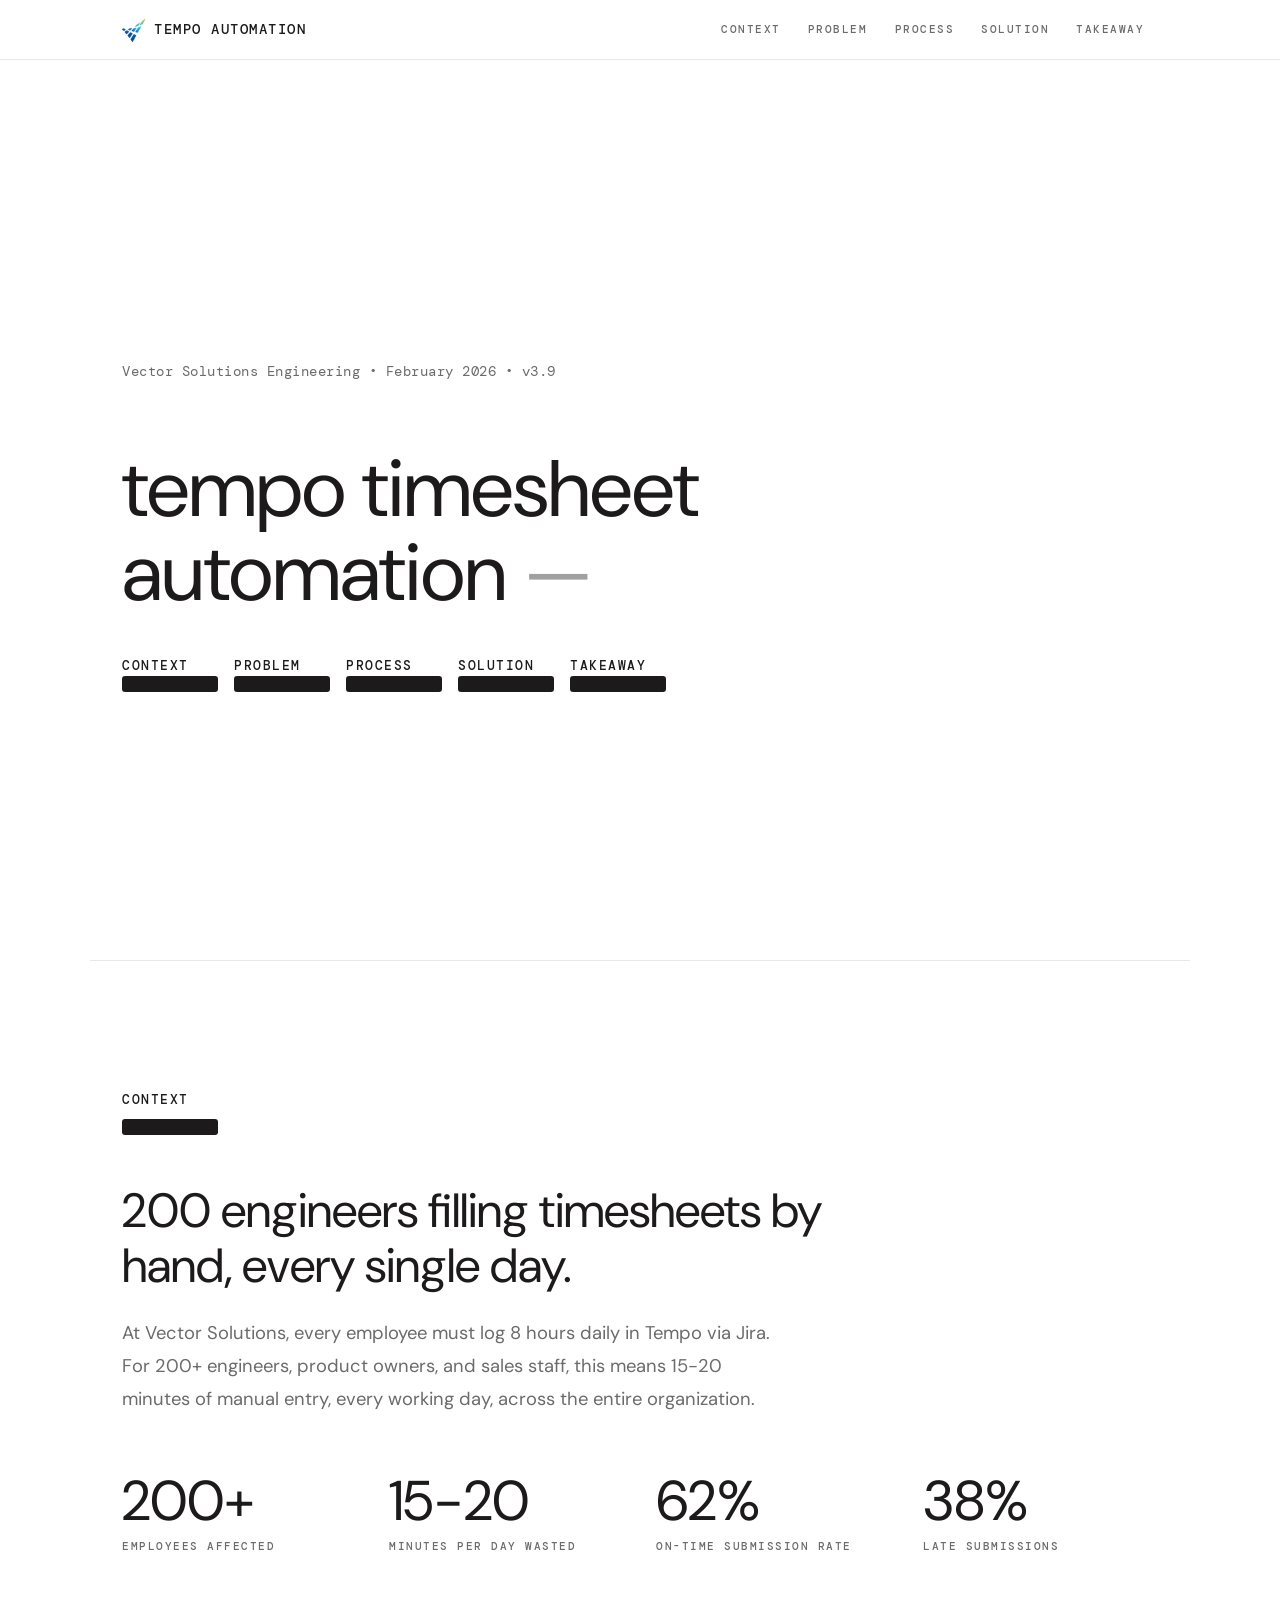
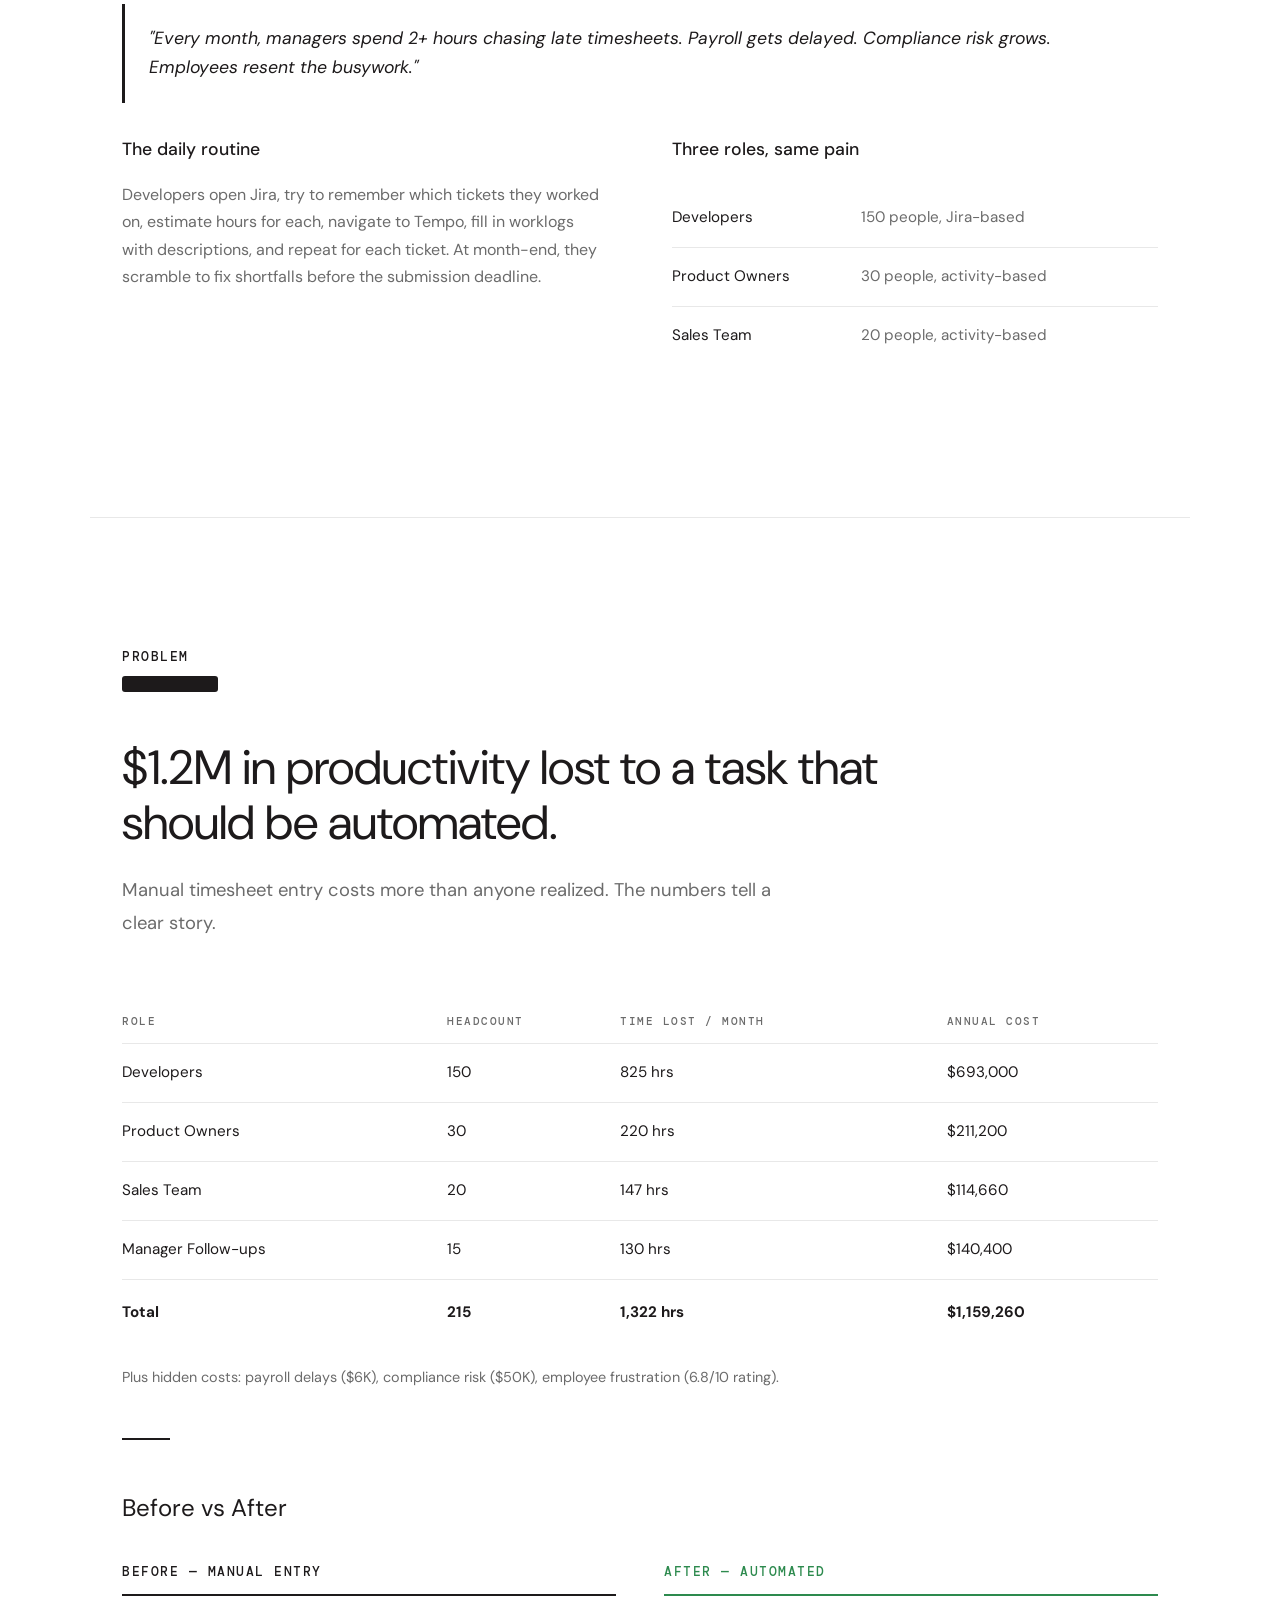
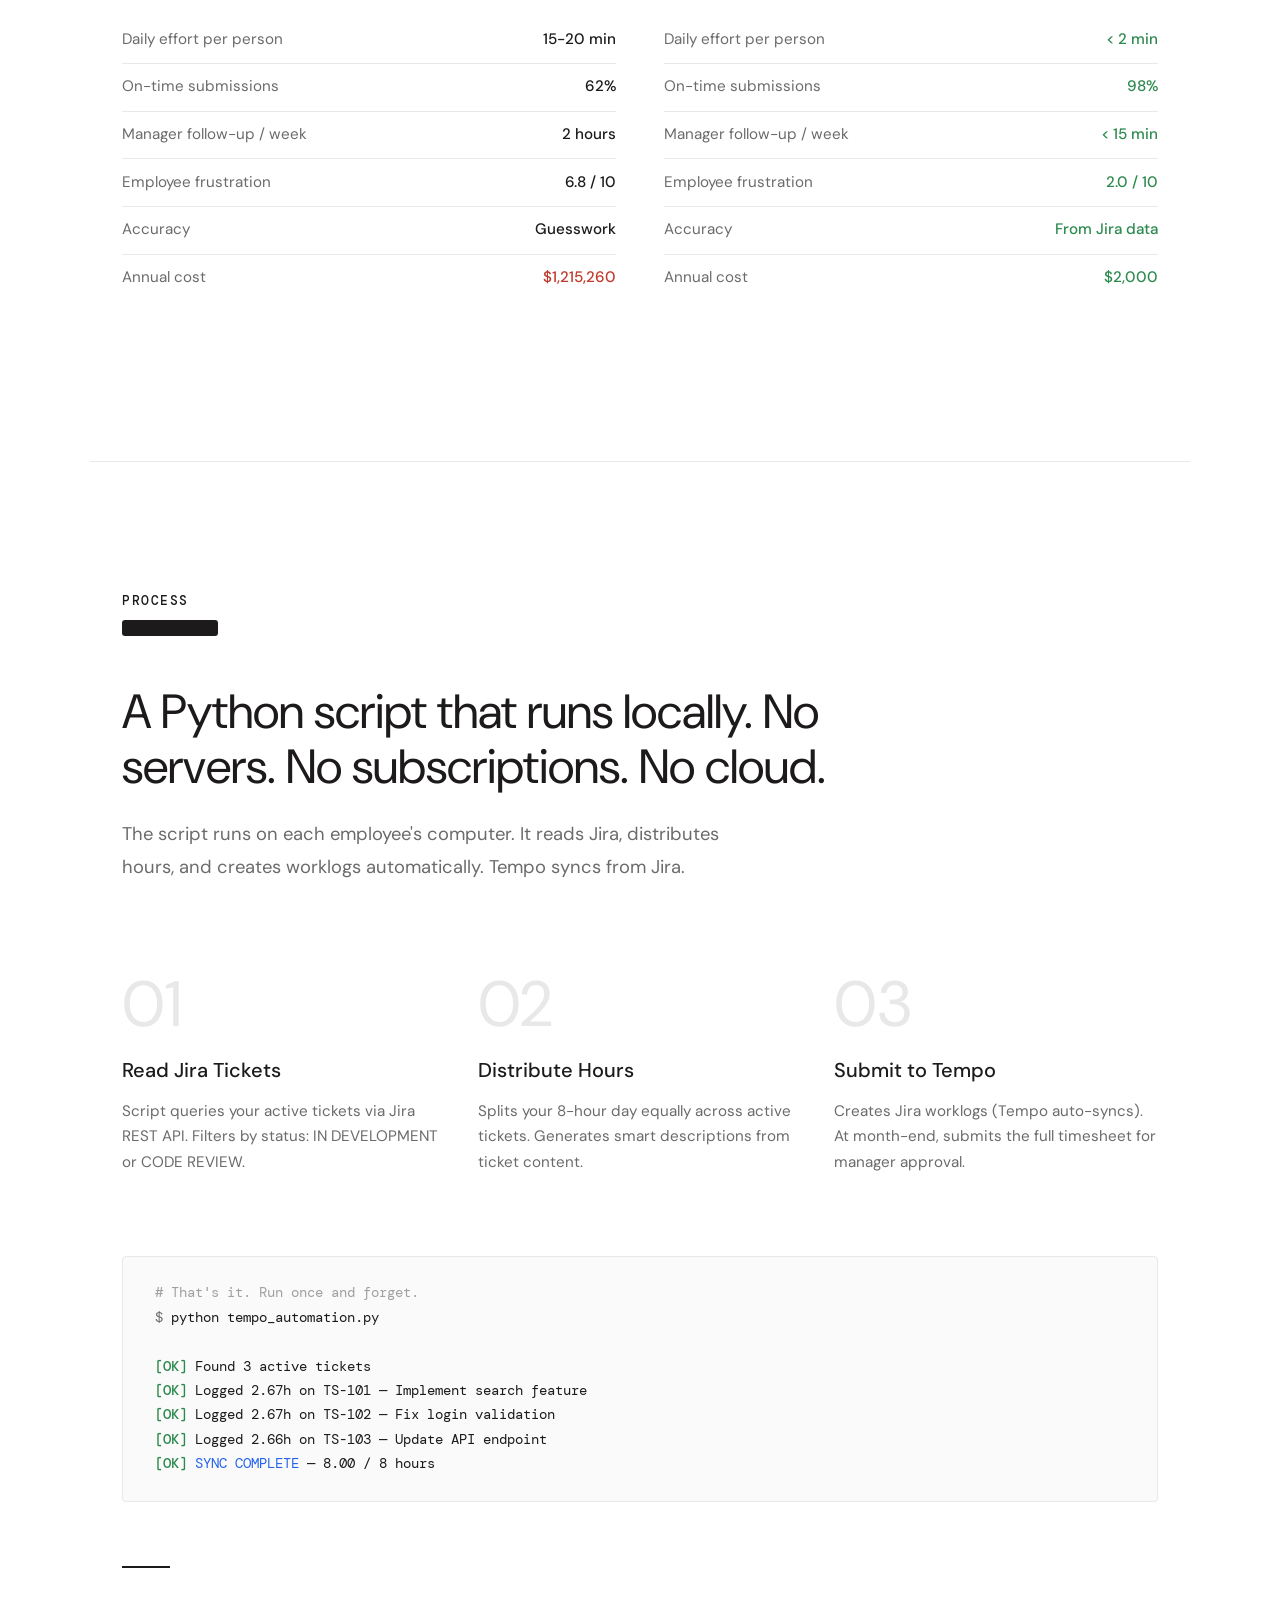
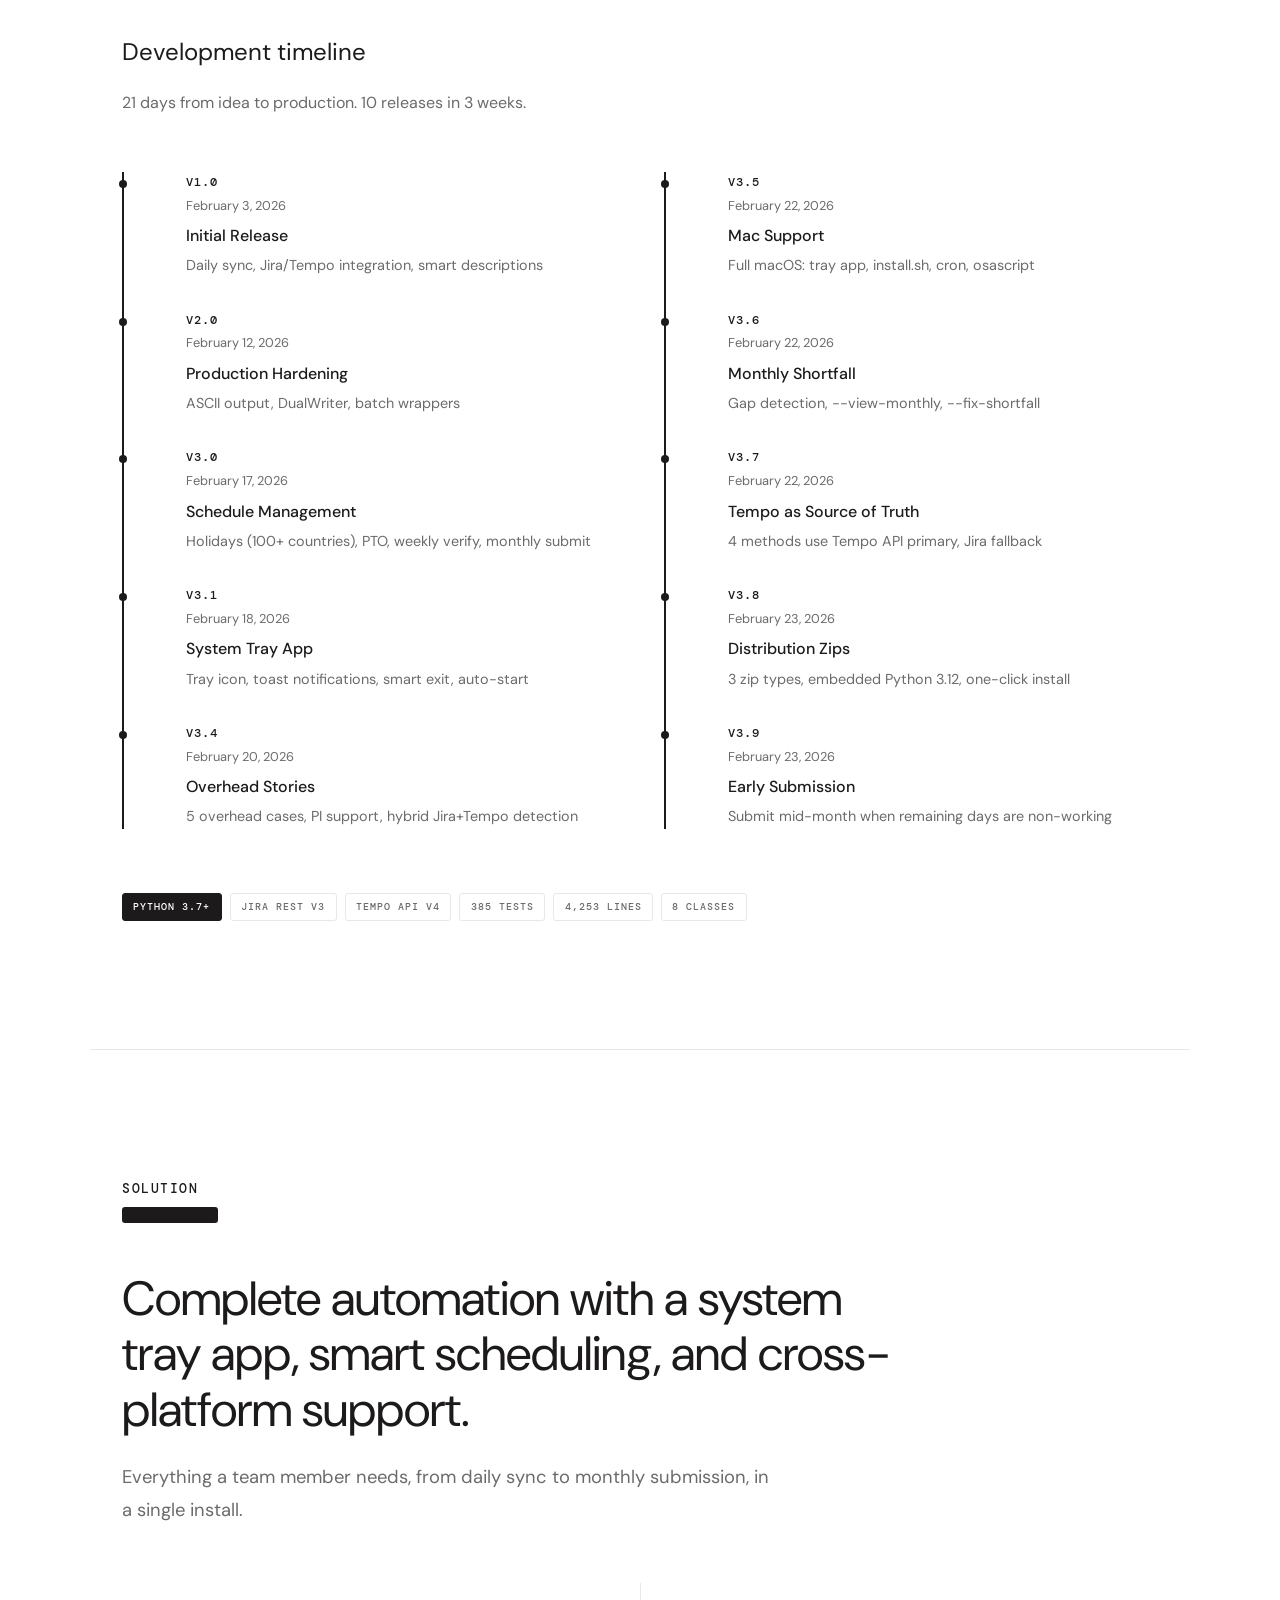
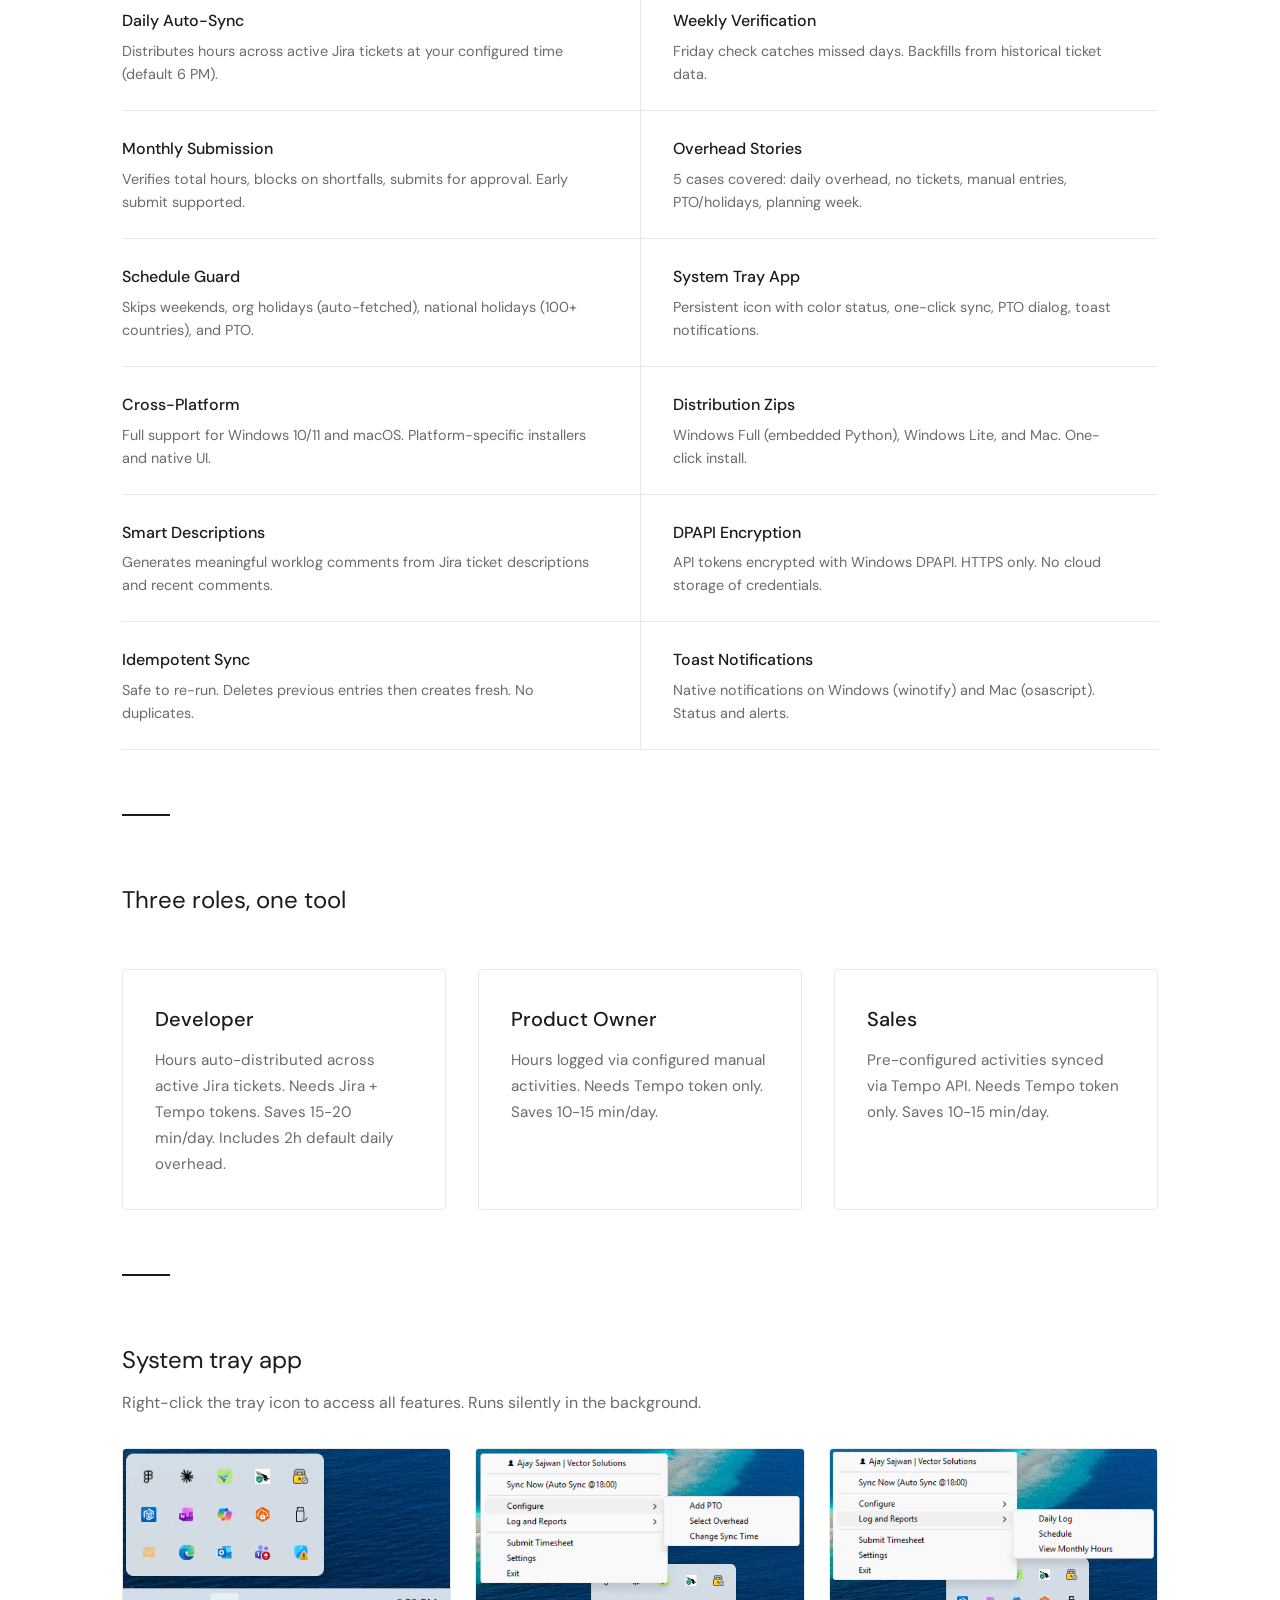
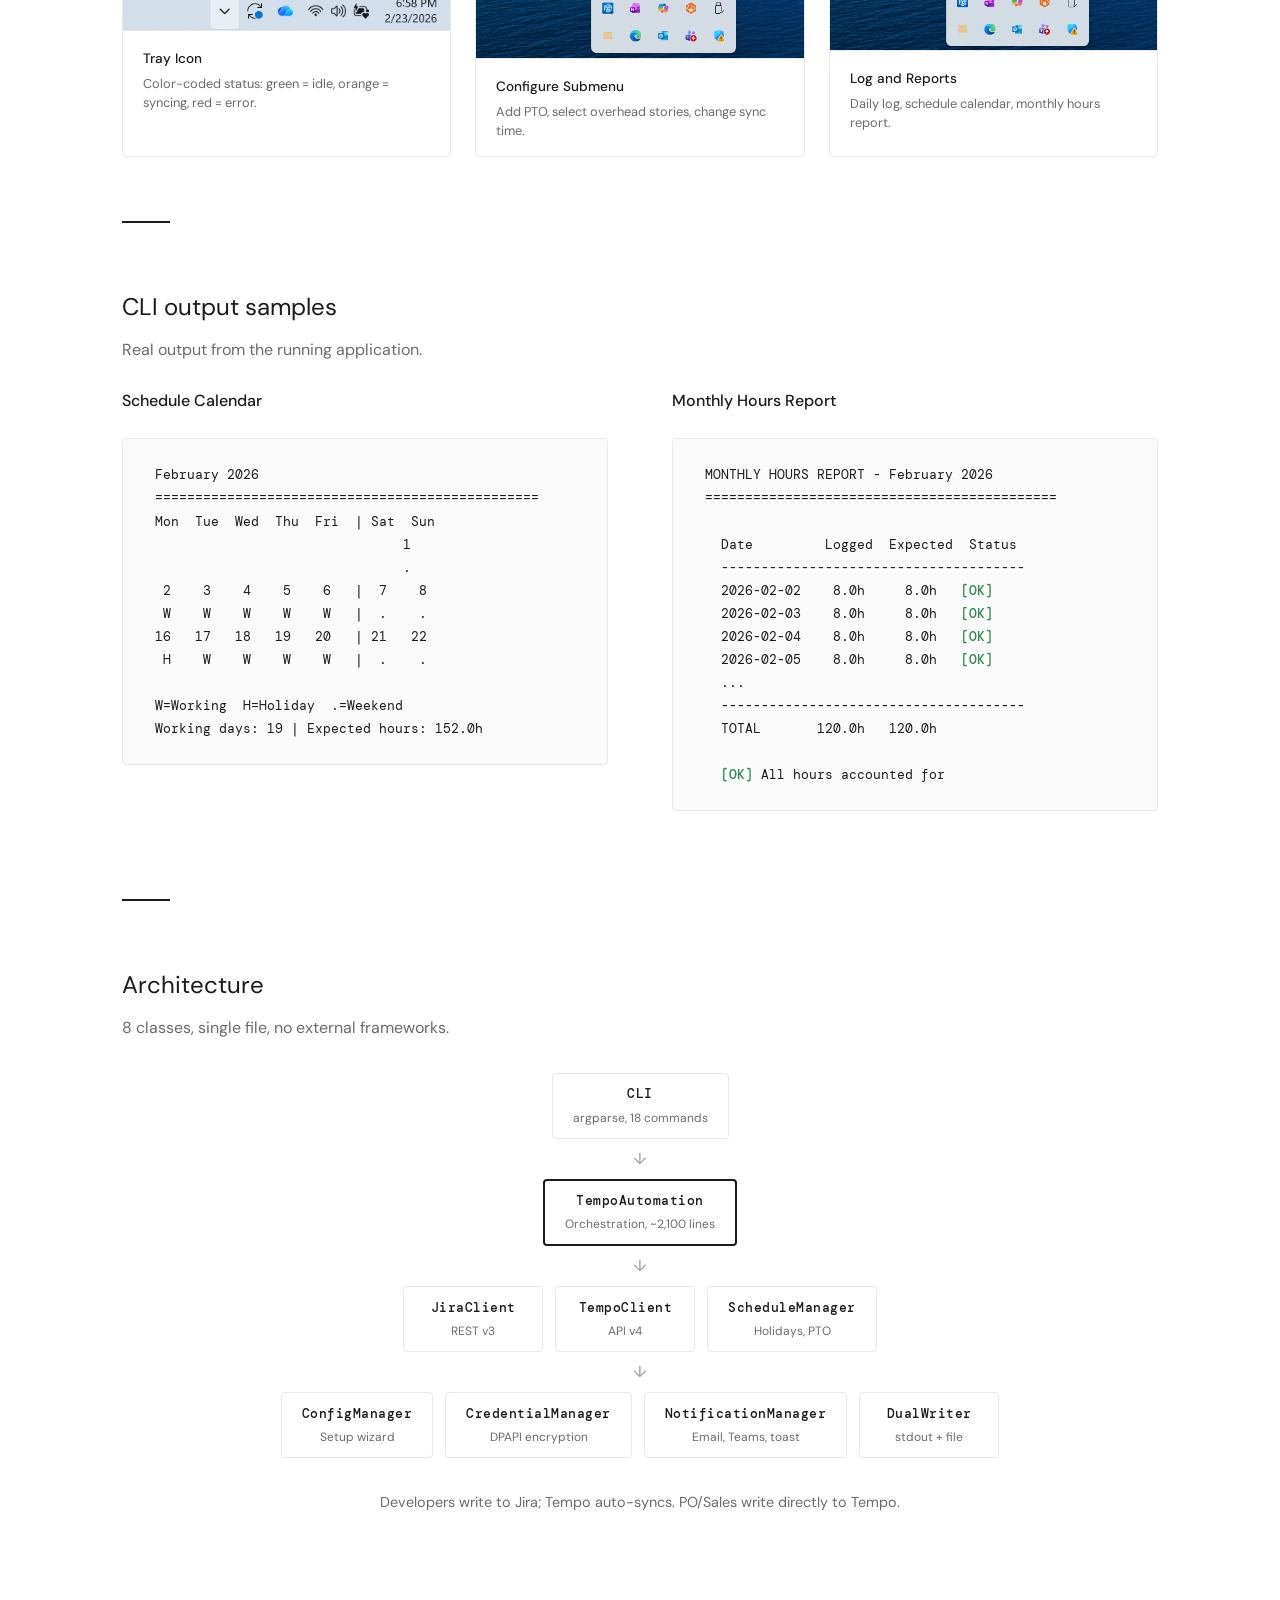
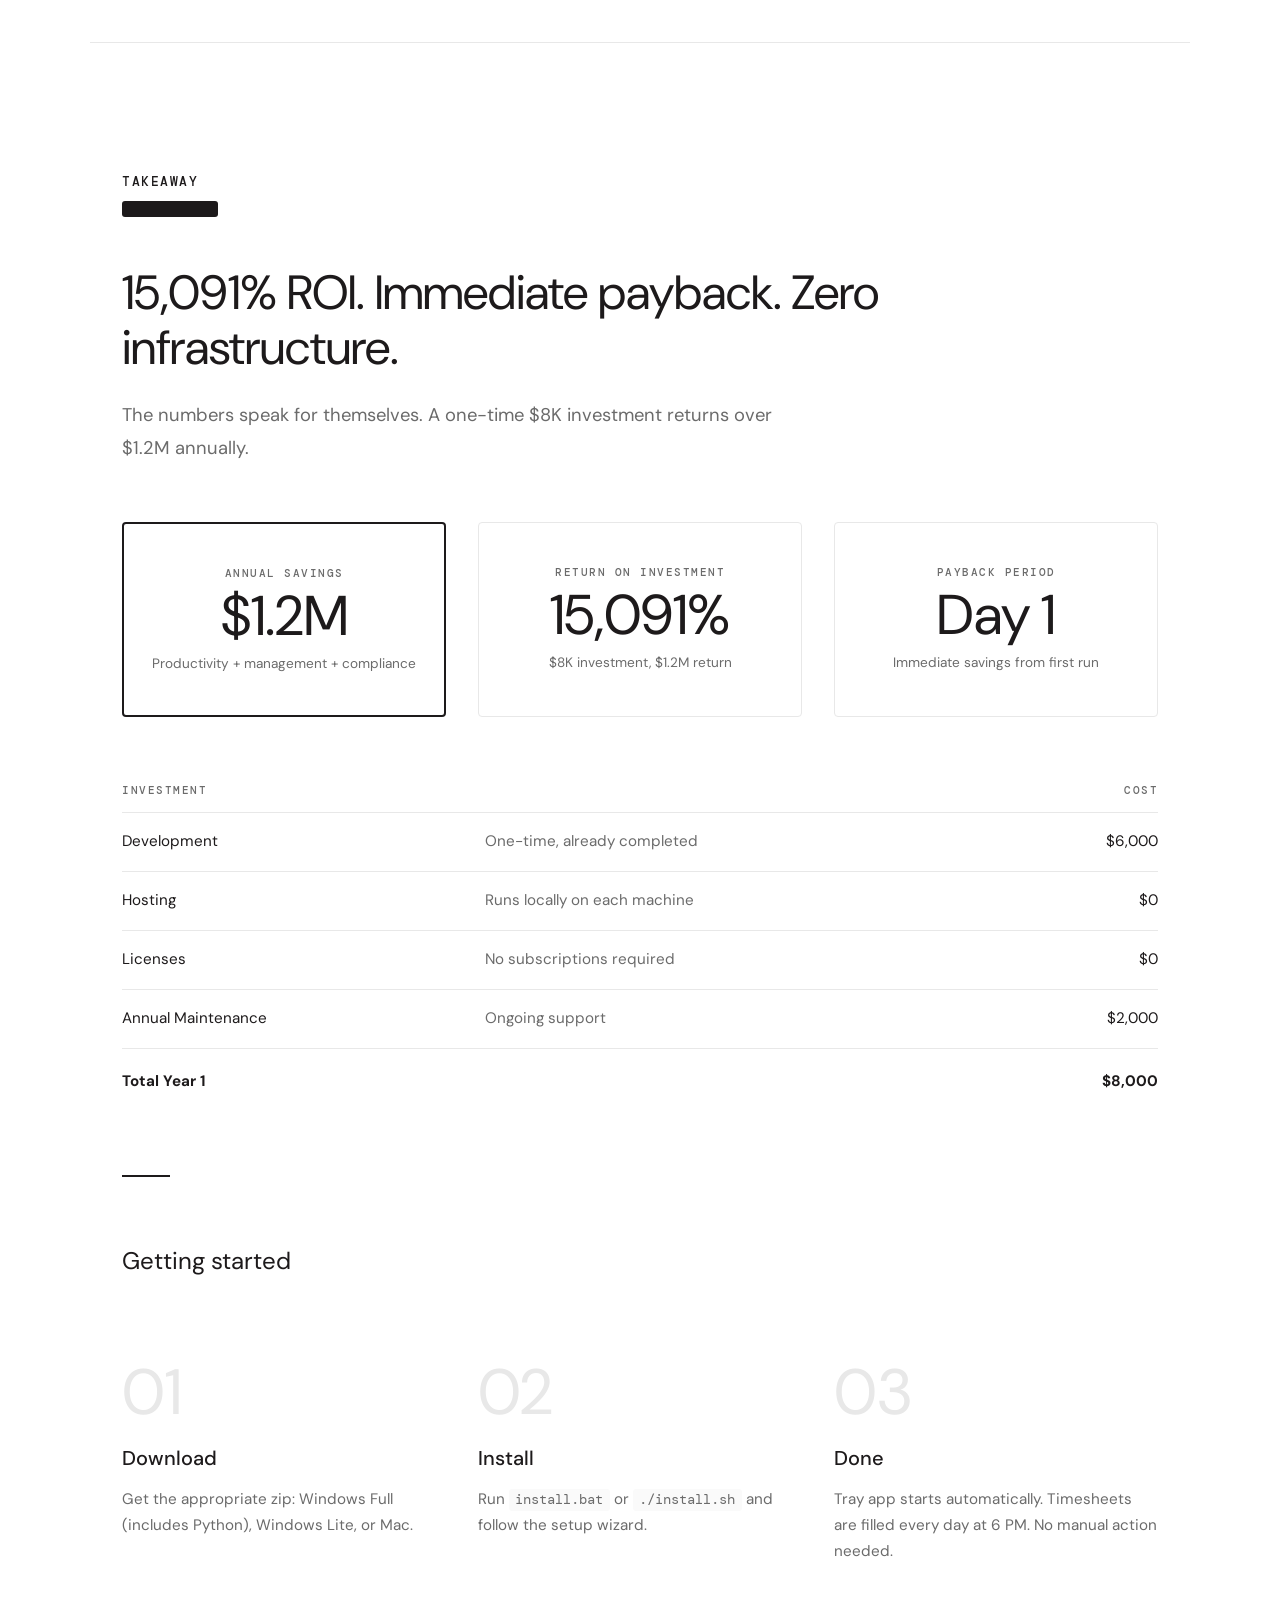
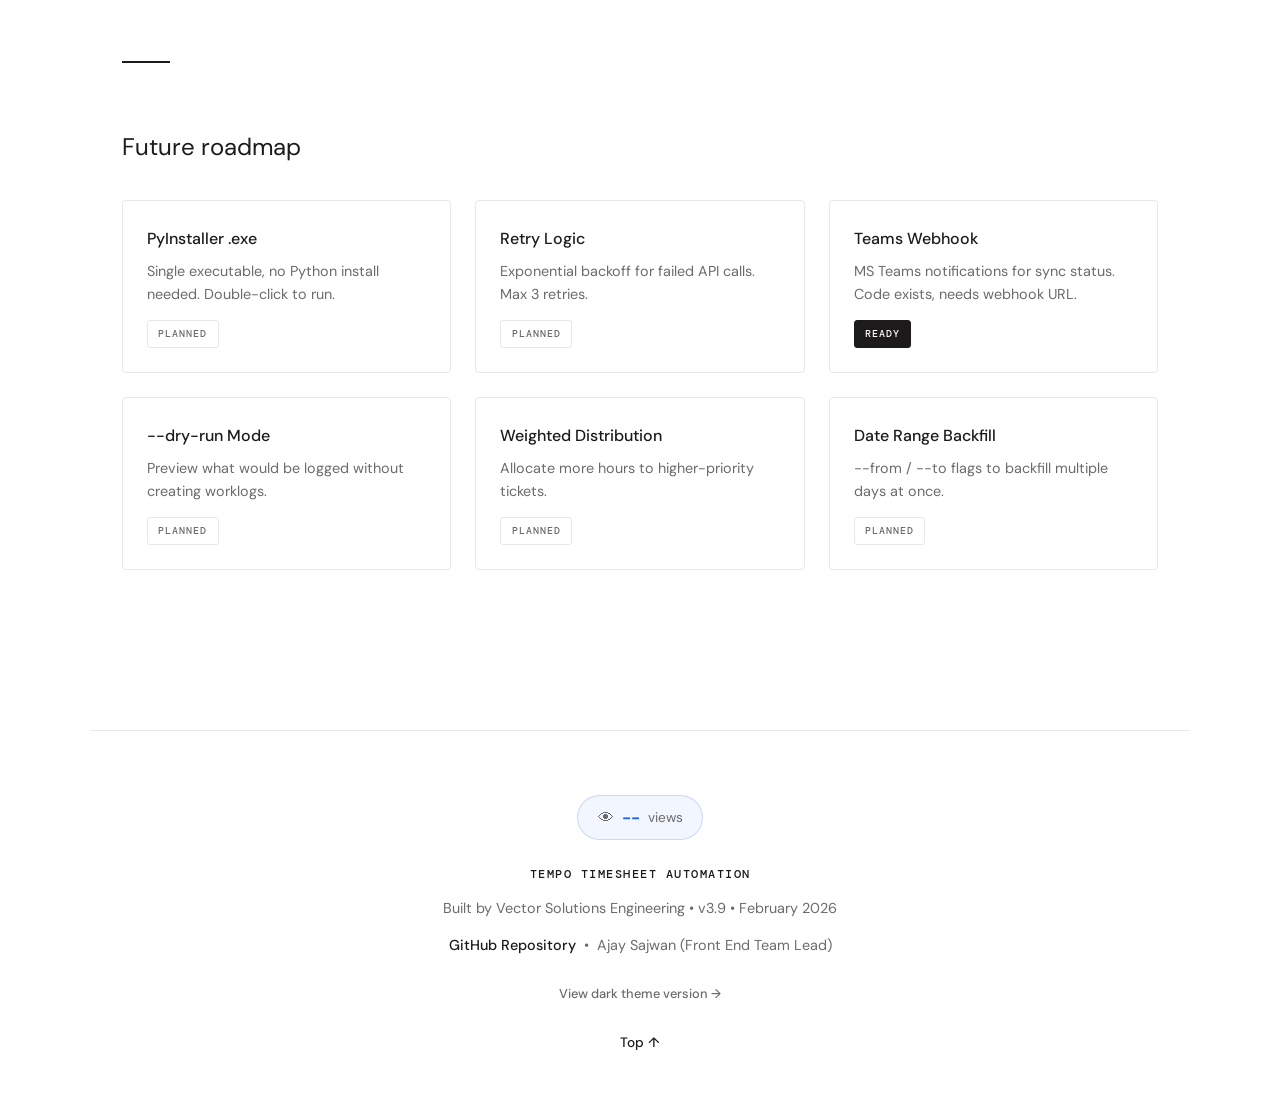
==== commit edd0d29a: "feat: add page view counter to both presentation pages CSS pill badge with eye icon in footer, power" ====
--- a/docs/site/case-study.html
+++ b/docs/site/case-study.html
@@ -724,6 +724,10 @@
      Footer
      ============================================================ -->
 <footer>
+  <div class="page-views">
+    <span class="view-icon">&#x1F441;</span>
+    <span id="view-count" class="view-count">--</span> views
+  </div>
   <div class="footer-brand">Tempo Timesheet Automation</div>
   <p style="margin: 0.75rem 0;">Built by Vector Solutions Engineering &bull; v3.9 &bull; February 2026</p>
   <p>
@@ -739,5 +743,24 @@
   </p>
 </footer>
 
+<script>
+// Page view counter - only increments on the live GitHub Pages domain
+(function() {
+  var el = document.getElementById('view-count');
+  if (window.location.hostname.indexOf('github.io') === -1) return;
+
+  fetch('https://api.counterapi.dev/v1/tempo-automation-site/page-views/up')
+    .then(function(r) { return r.json(); })
+    .then(function(data) {
+      if (data && typeof data.count === 'number') {
+        el.textContent = data.count.toLocaleString();
+      }
+    })
+    .catch(function() {
+      el.textContent = '--';
+    });
+})();
+</script>
+
 </body>
 </html>
--- a/docs/site/case-study.css
+++ b/docs/site/case-study.css
@@ -716,6 +716,30 @@
 
 footer a:hover {
   text-decoration: underline;
+}
+
+/* --- Page View Counter --- */
+.page-views {
+  display: inline-flex;
+  align-items: center;
+  gap: 0.5rem;
+  padding: 0.5rem 1.2rem;
+  background: rgba(37, 99, 235, 0.06);
+  border: 1px solid rgba(37, 99, 235, 0.2);
+  border-radius: 50px;
+  font-size: 0.85rem;
+  color: var(--color-muted);
+  margin-bottom: 1.5rem;
+}
+
+.page-views .view-icon {
+  font-size: 1rem;
+}
+
+.page-views .view-count {
+  font-weight: 800;
+  color: var(--color-blue);
+  font-size: 1rem;
 }
 
 footer .footer-brand {
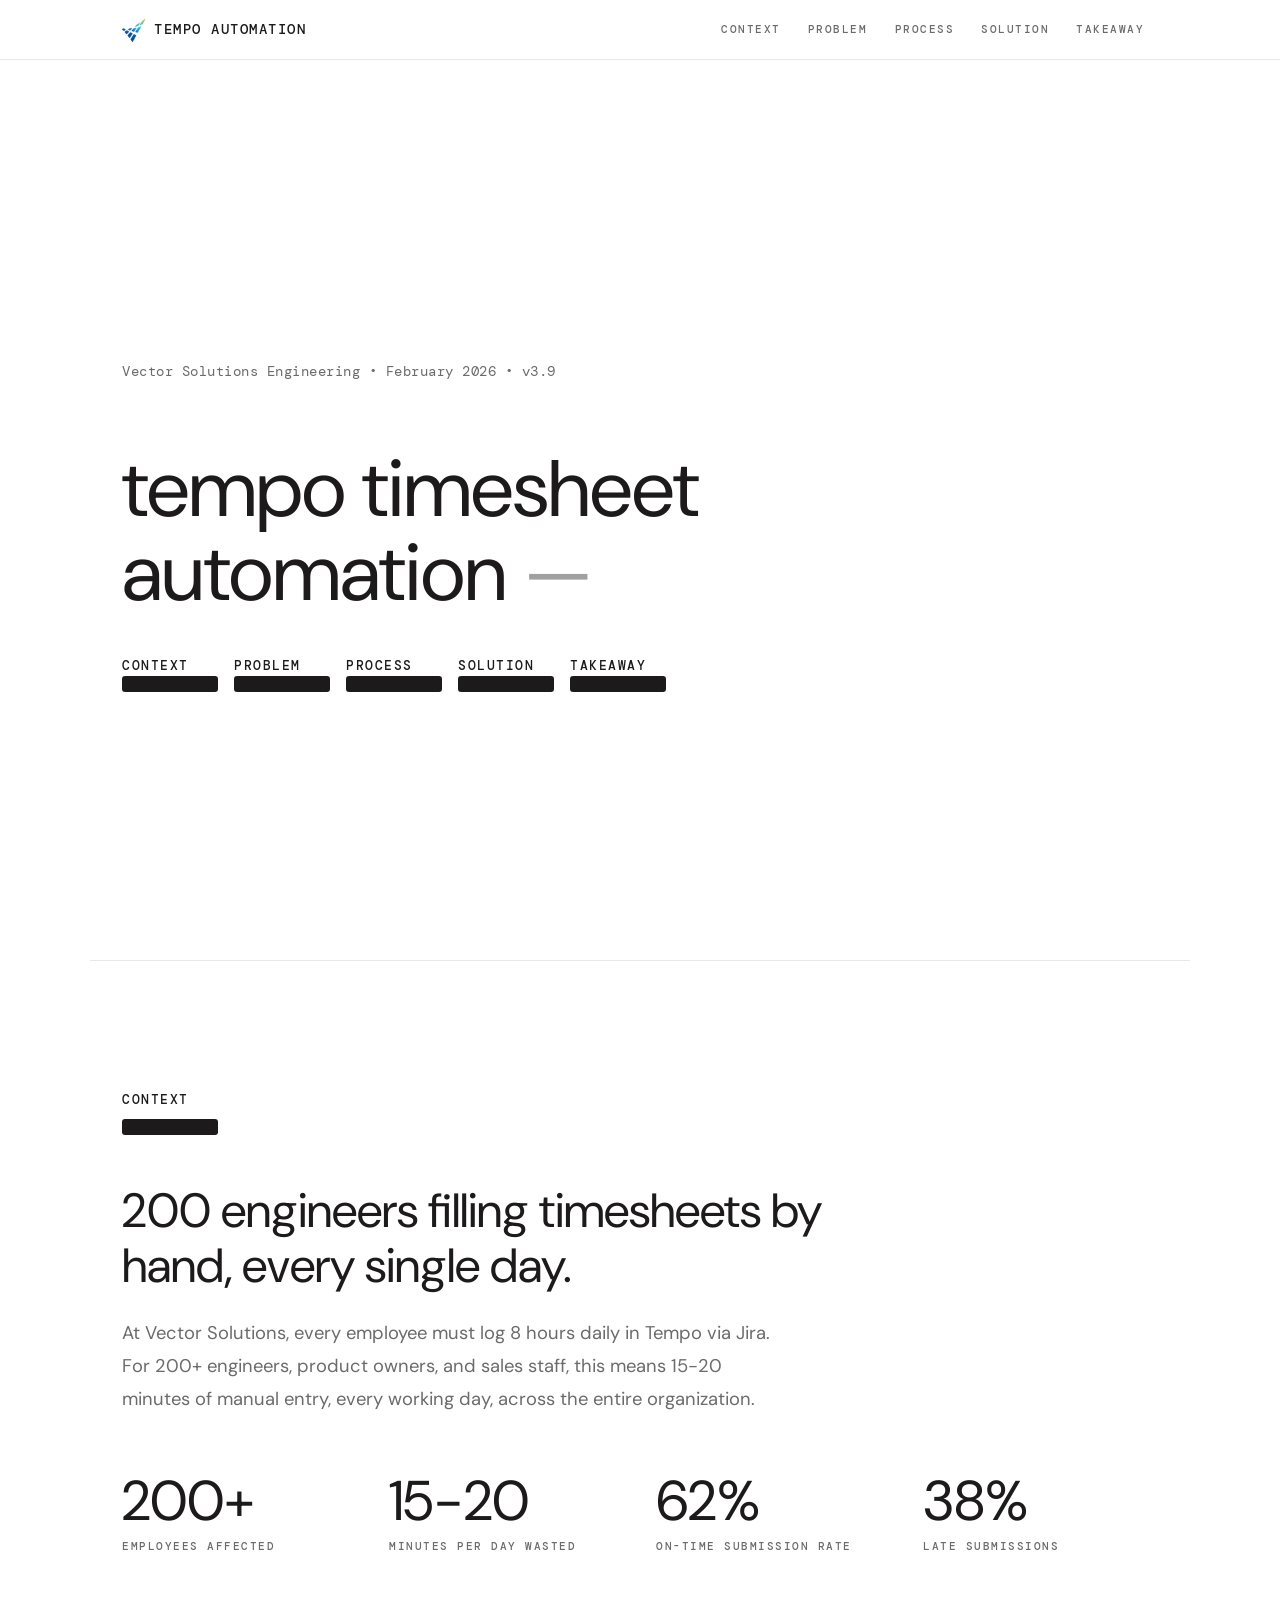
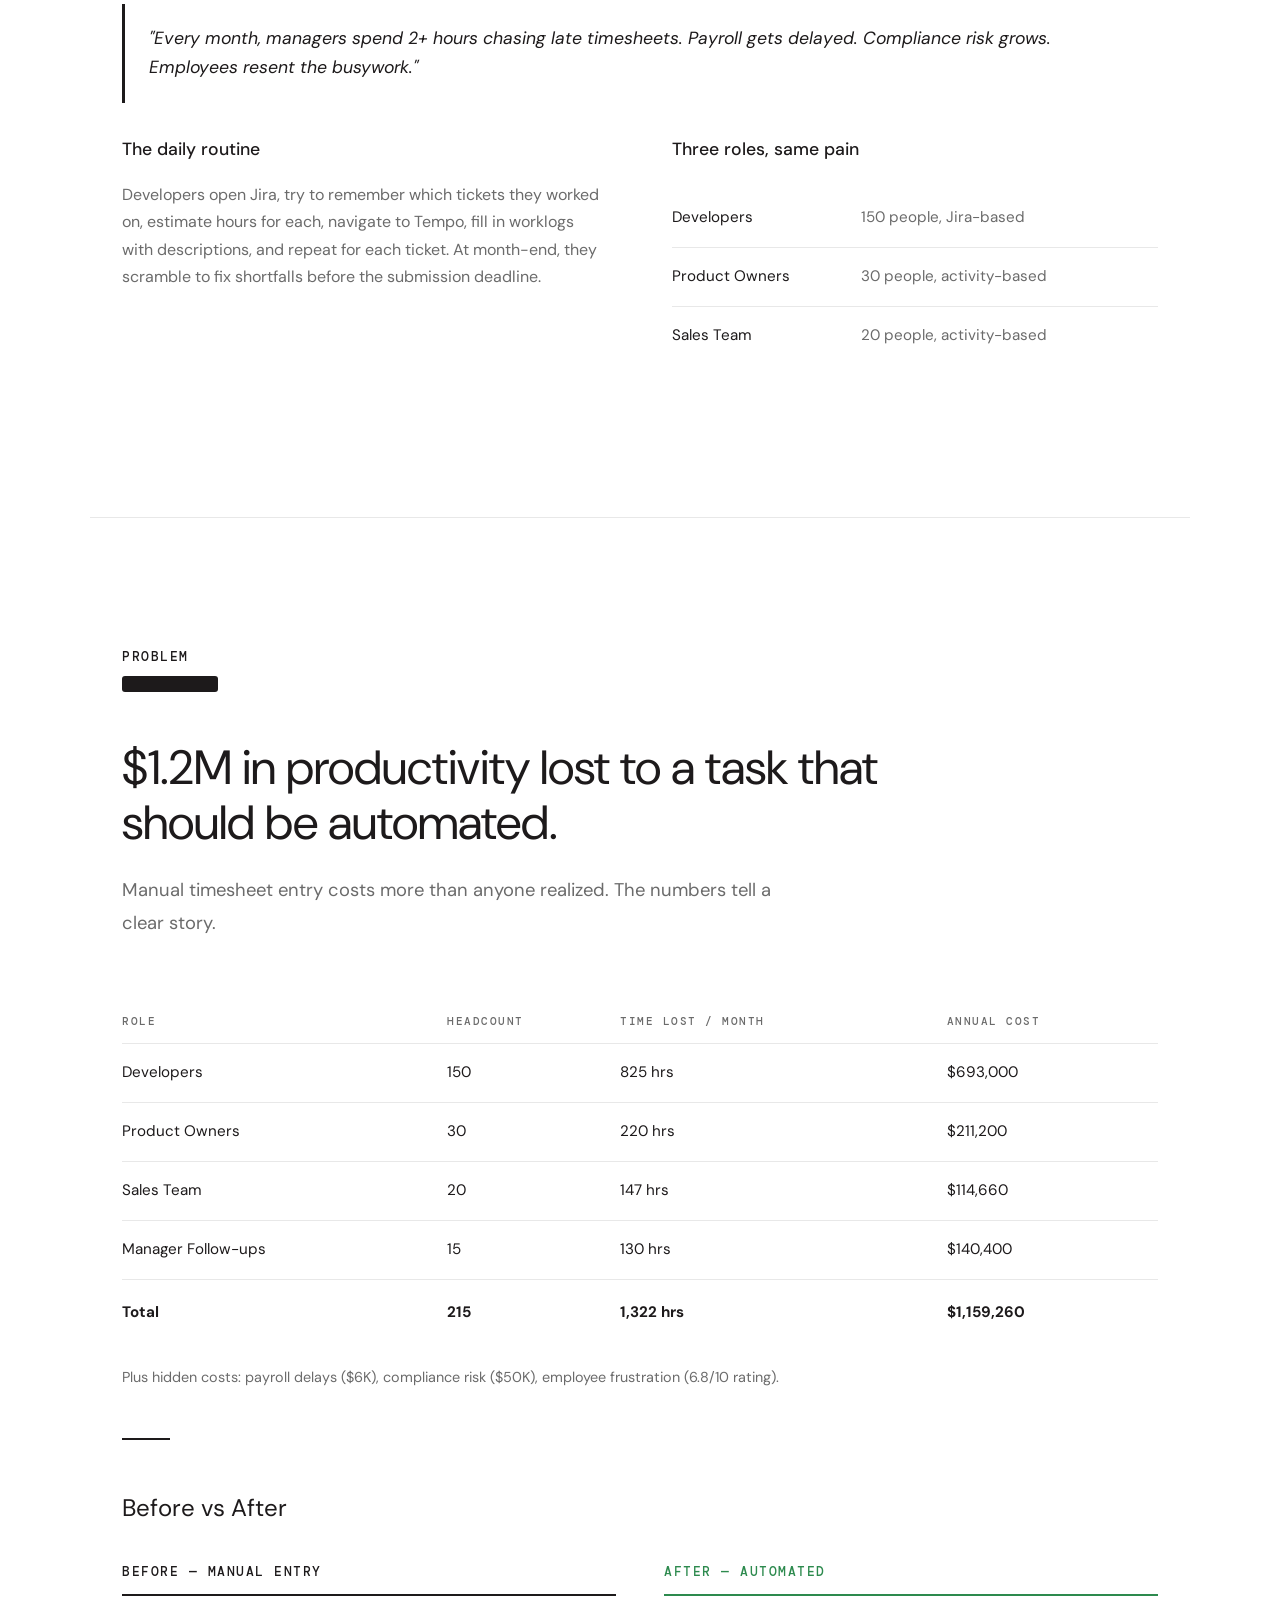
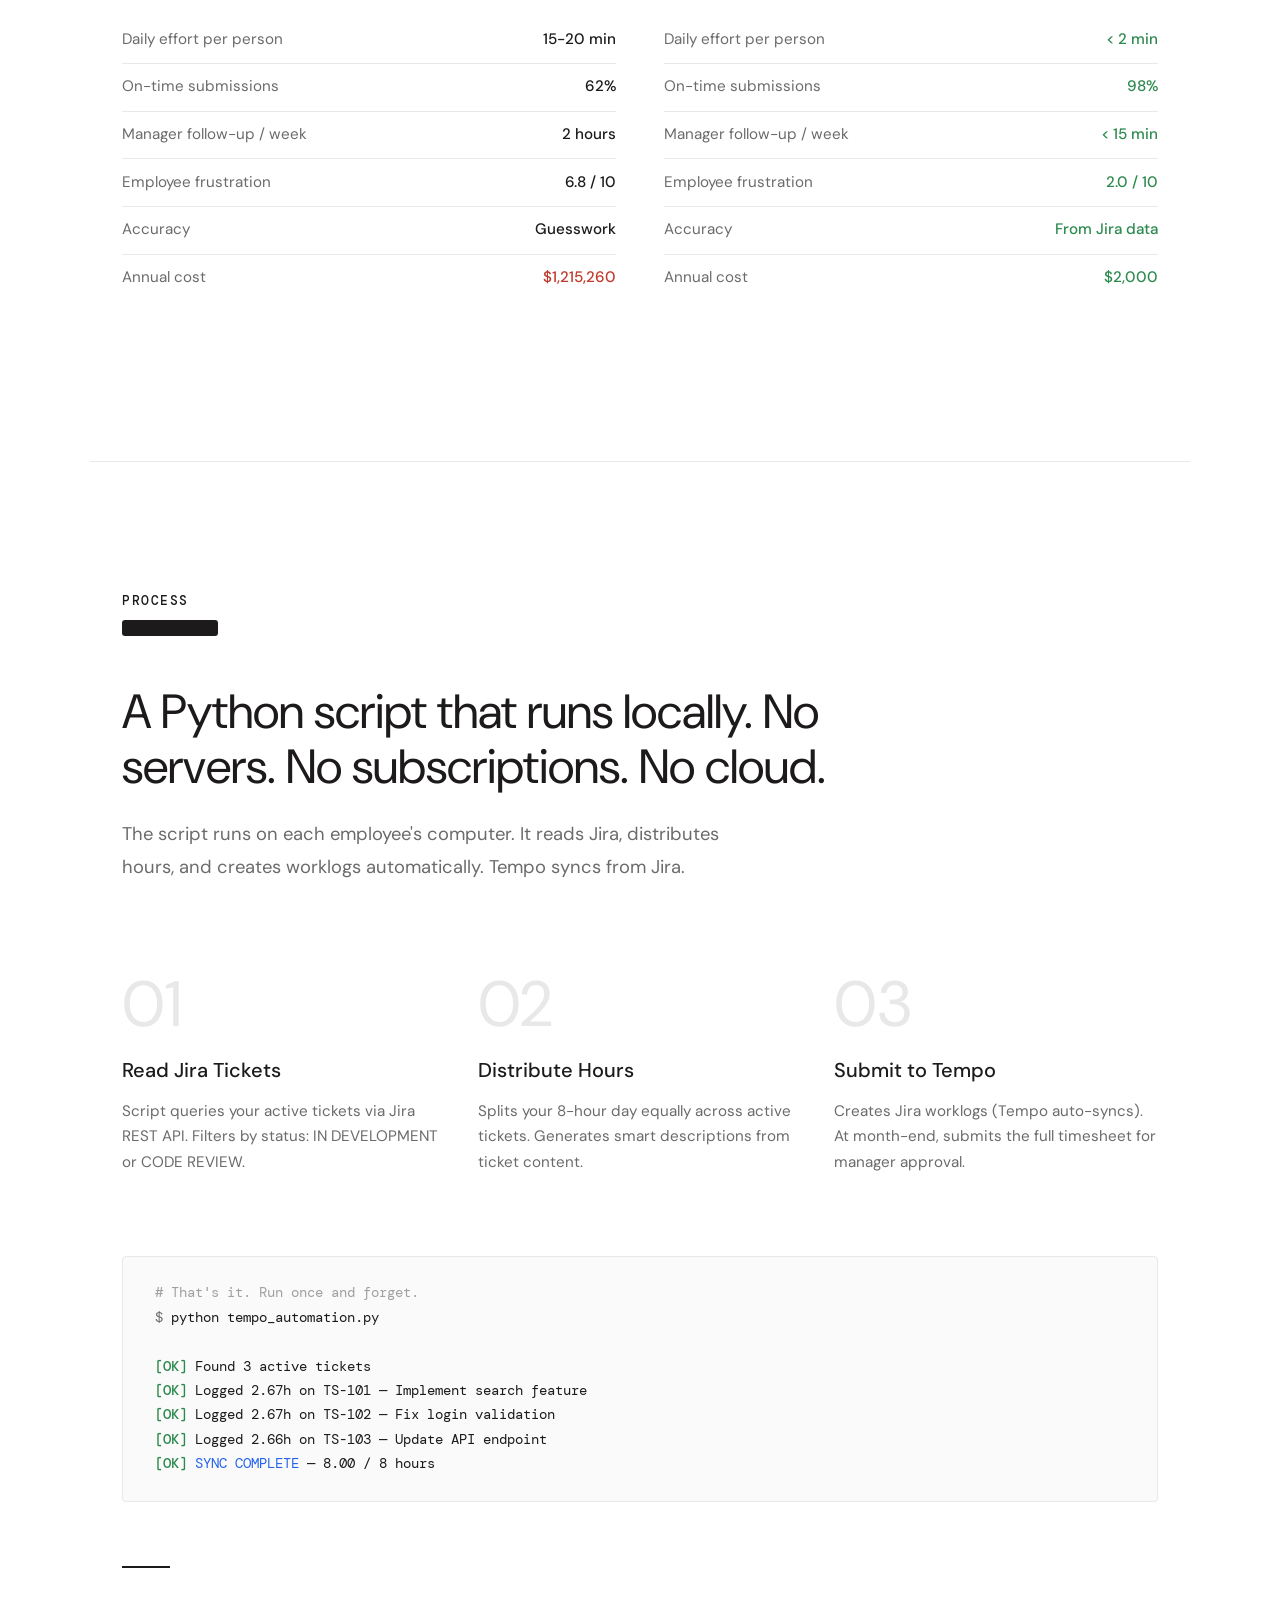
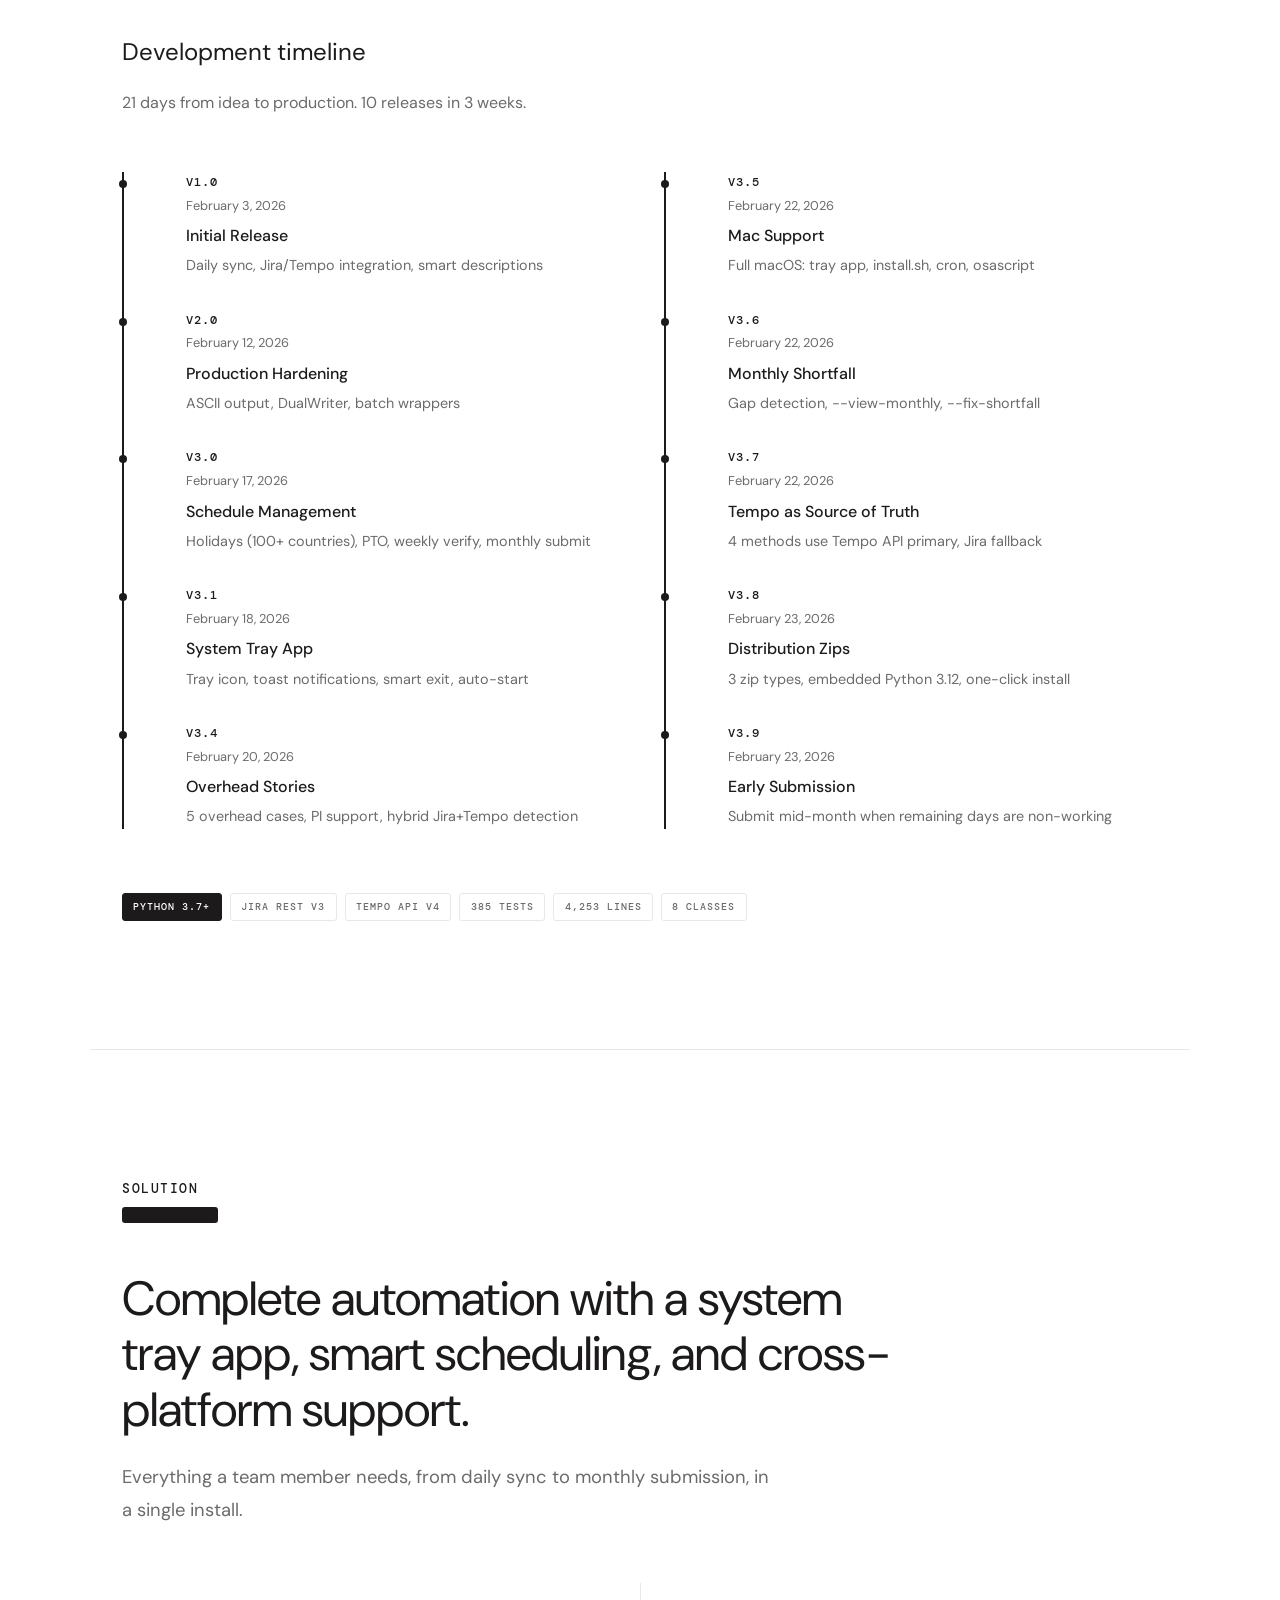
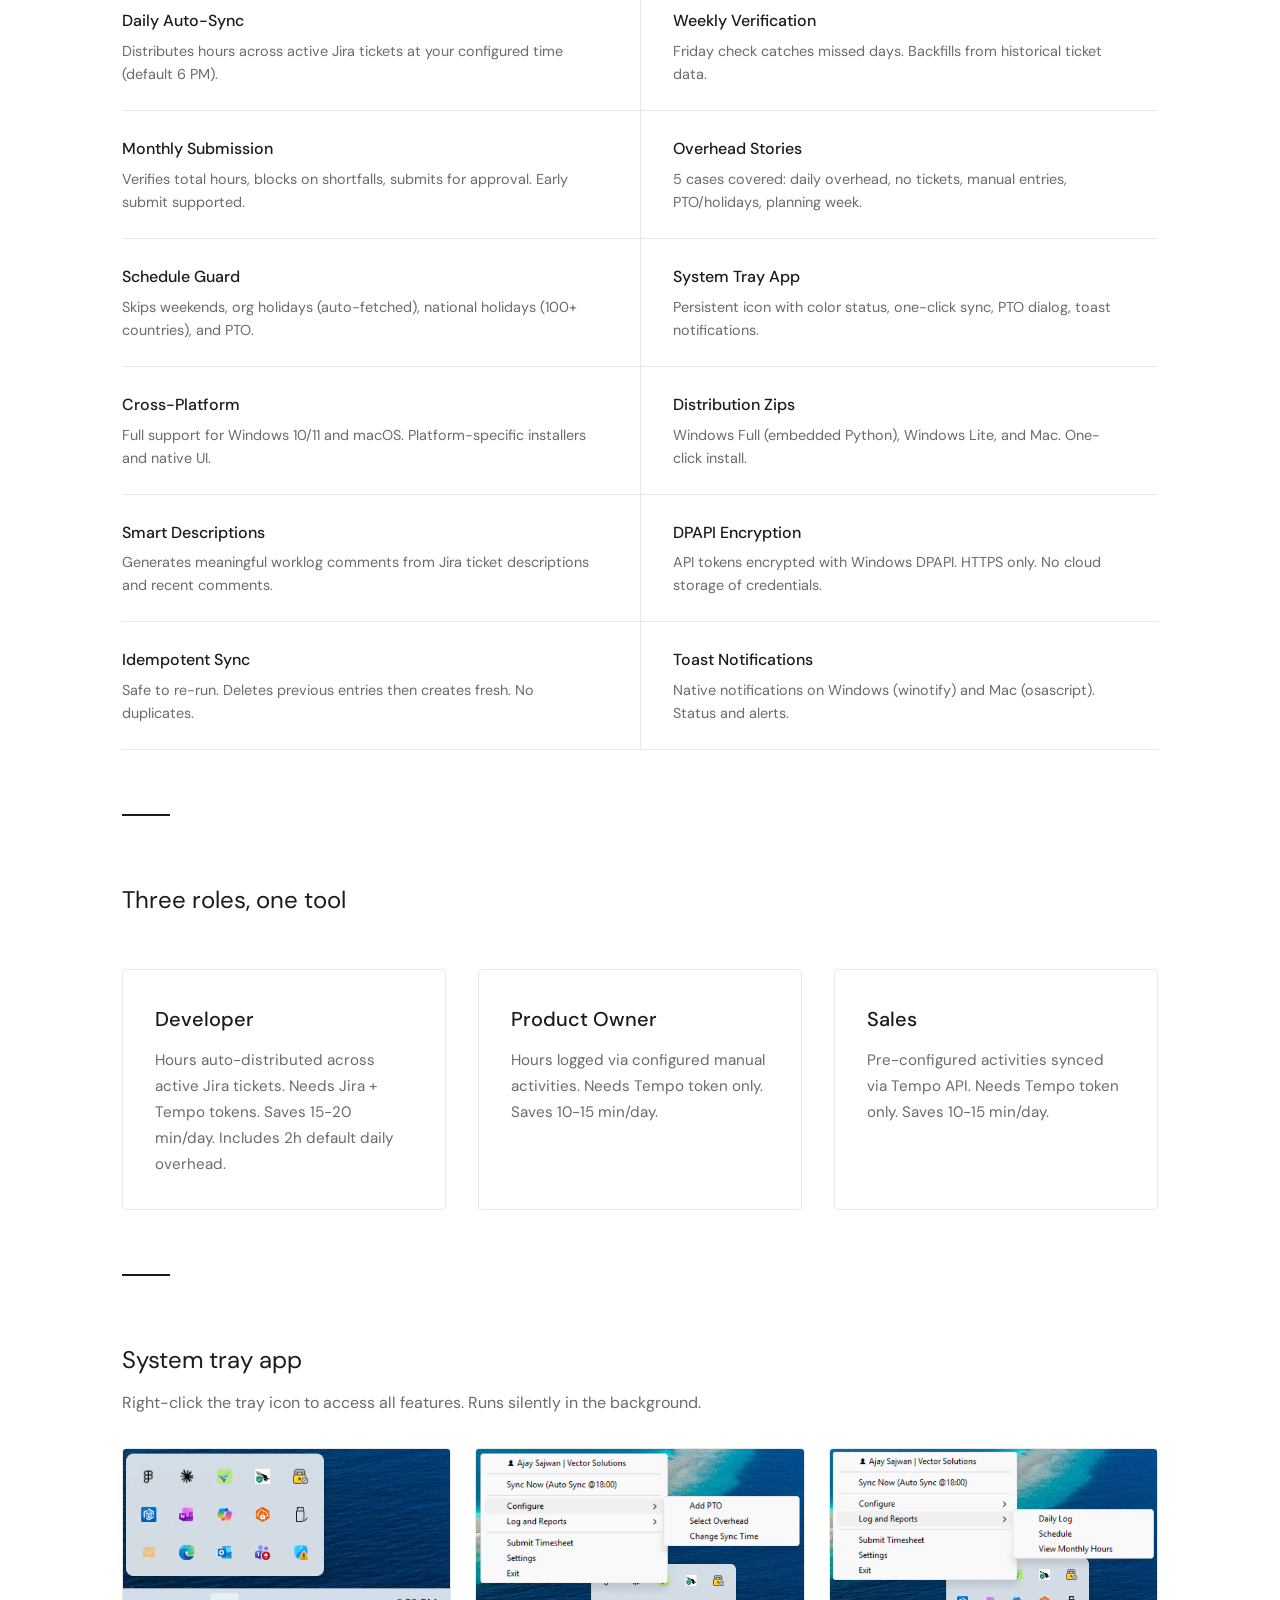
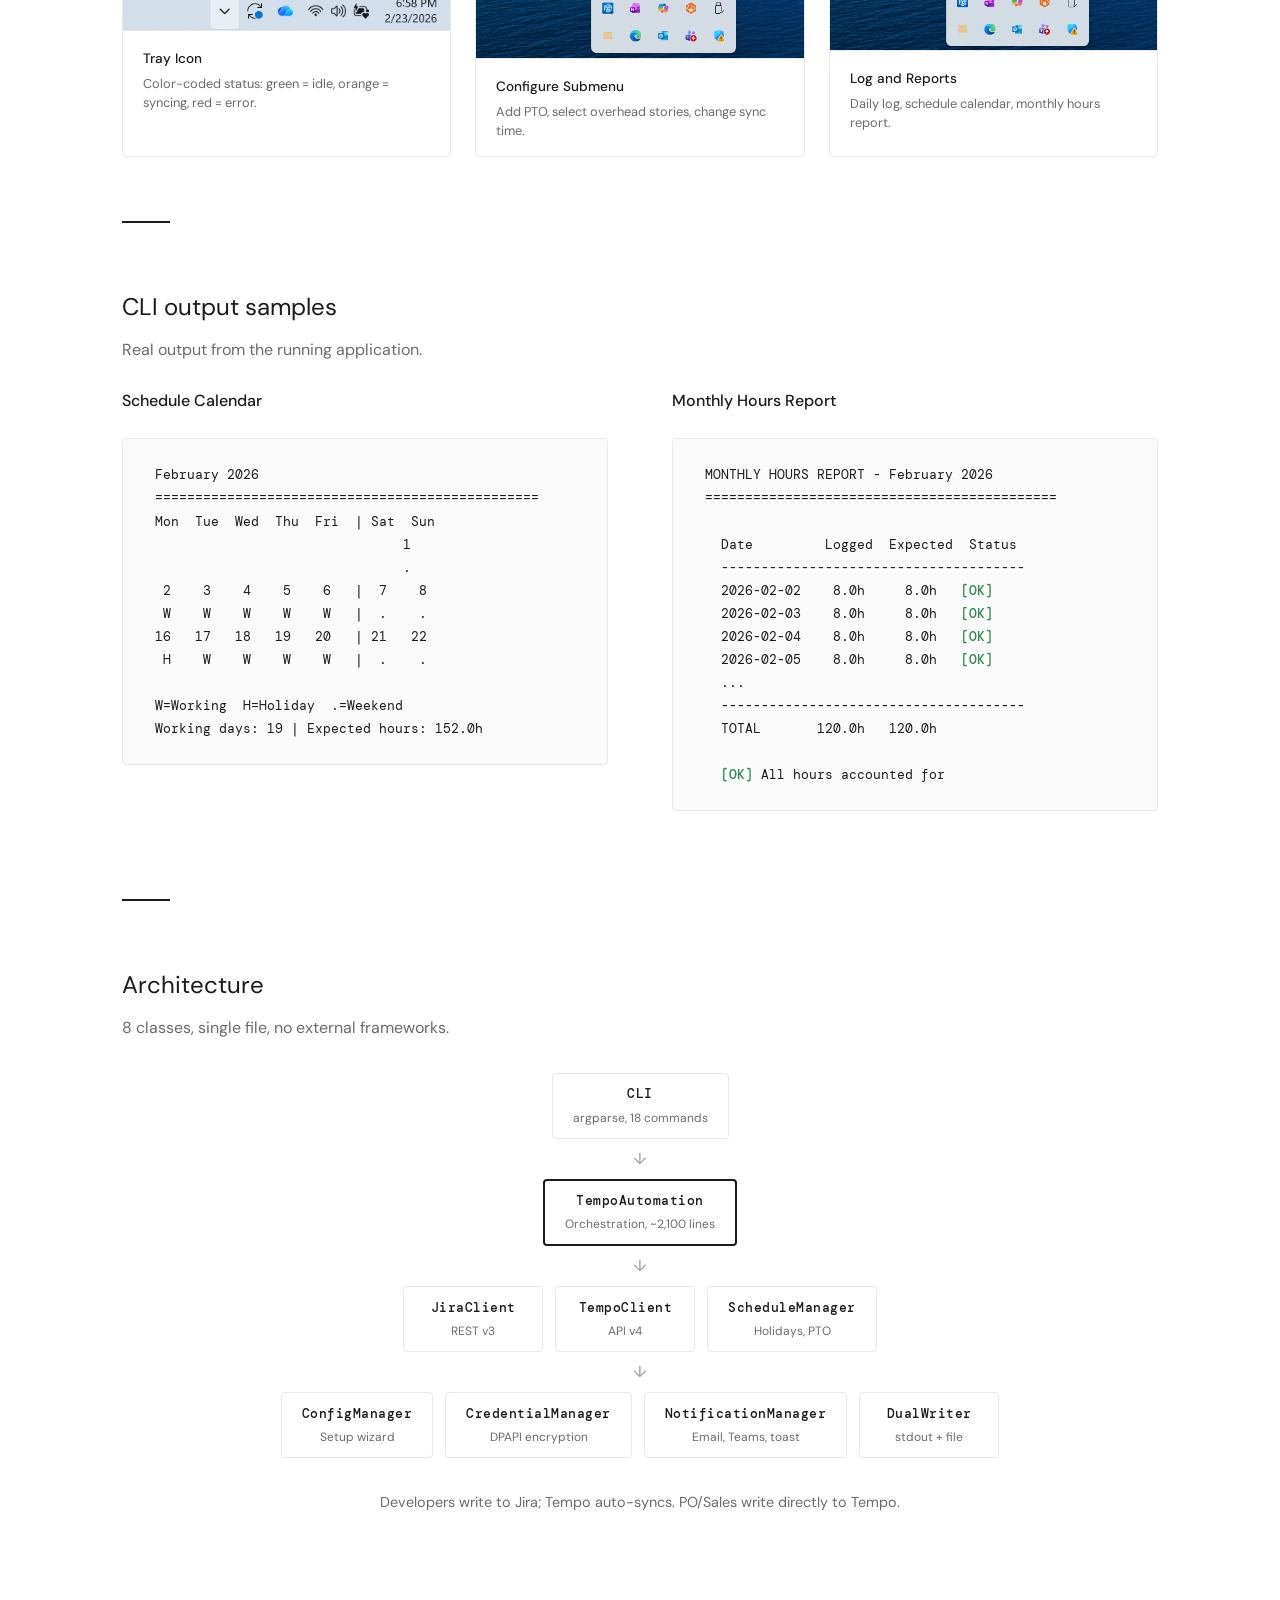
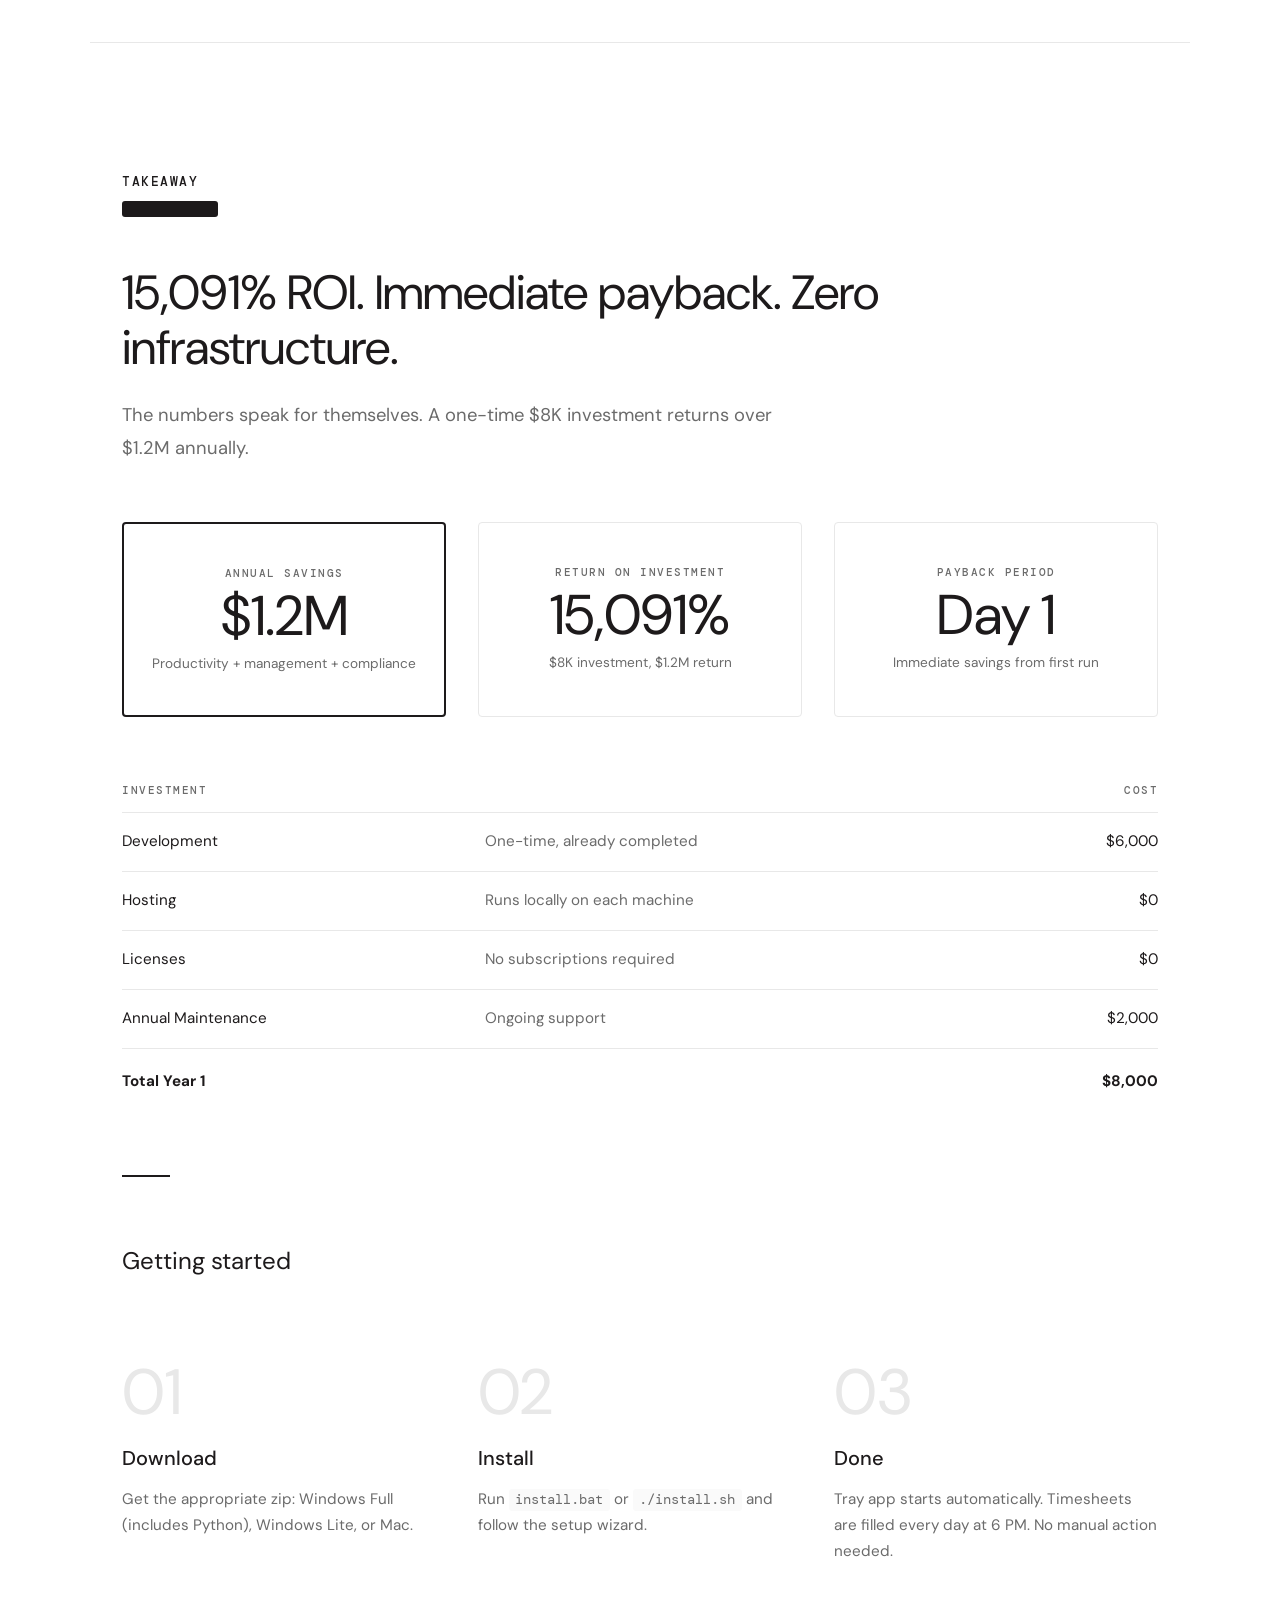
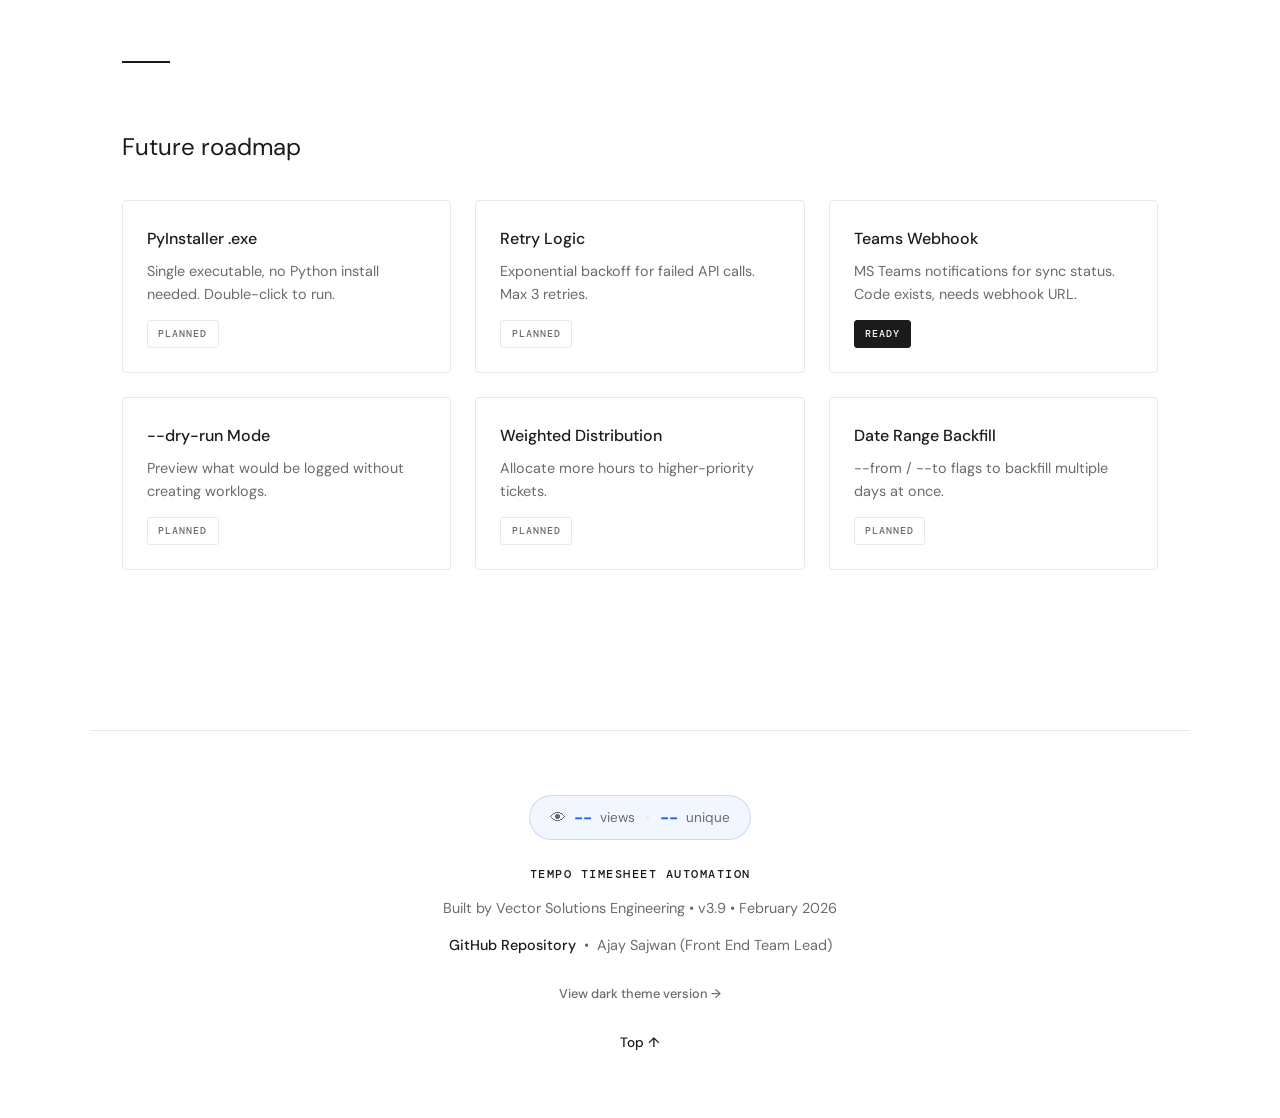
==== commit f2a0d2b5: "feat: add unique visitor count alongside total page views Add a second counter to the pill badge sho" ====
--- a/docs/site/case-study.html
+++ b/docs/site/case-study.html
@@ -727,6 +727,8 @@
   <div class="page-views">
     <span class="view-icon">&#x1F441;</span>
     <span id="view-count" class="view-count">--</span> views
+    <span class="view-sep">&bull;</span>
+    <span id="visitor-count" class="view-count">--</span> unique
   </div>
   <div class="footer-brand">Tempo Timesheet Automation</div>
   <p style="margin: 0.75rem 0;">Built by Vector Solutions Engineering &bull; v3.9 &bull; February 2026</p>
@@ -744,21 +746,40 @@
 </footer>
 
 <script>
-// Page view counter - only increments on the live GitHub Pages domain
+// Page view + unique visitor counter - only on live GitHub Pages domain
 (function() {
-  var el = document.getElementById('view-count');
+  var viewEl = document.getElementById('view-count');
+  var visitorEl = document.getElementById('visitor-count');
   if (window.location.hostname.indexOf('github.io') === -1) return;
 
+  // Always increment total views
   fetch('https://api.counterapi.dev/v1/tempo-automation-site/page-views/up')
     .then(function(r) { return r.json(); })
     .then(function(data) {
       if (data && typeof data.count === 'number') {
-        el.textContent = data.count.toLocaleString();
+        viewEl.textContent = data.count.toLocaleString();
       }
     })
-    .catch(function() {
-      el.textContent = '--';
-    });
+    .catch(function() { viewEl.textContent = '--'; });
+
+  // Unique visitors: increment only on first visit per browser
+  var isNew = !localStorage.getItem('tempo_visitor_counted');
+  if (isNew) {
+    fetch('https://api.counterapi.dev/v1/tempo-automation-site/unique-visitors/up')
+      .then(function(r) { return r.json(); })
+      .then(function(data) {
+        if (data && typeof data.count === 'number') {
+          visitorEl.textContent = data.count.toLocaleString();
+          localStorage.setItem('tempo_visitor_counted', data.count);
+        }
+      })
+      .catch(function() { visitorEl.textContent = '--'; });
+  } else {
+    // Returning visitor: show last known unique count from localStorage
+    visitorEl.textContent = Number(
+      localStorage.getItem('tempo_visitor_counted')
+    ).toLocaleString();
+  }
 })();
 </script>
 
--- a/docs/site/case-study.css
+++ b/docs/site/case-study.css
@@ -740,6 +740,11 @@
   font-weight: 800;
   color: var(--color-blue);
   font-size: 1rem;
+}
+
+.page-views .view-sep {
+  color: var(--color-light-gray);
+  margin: 0 0.15rem;
 }
 
 footer .footer-brand {
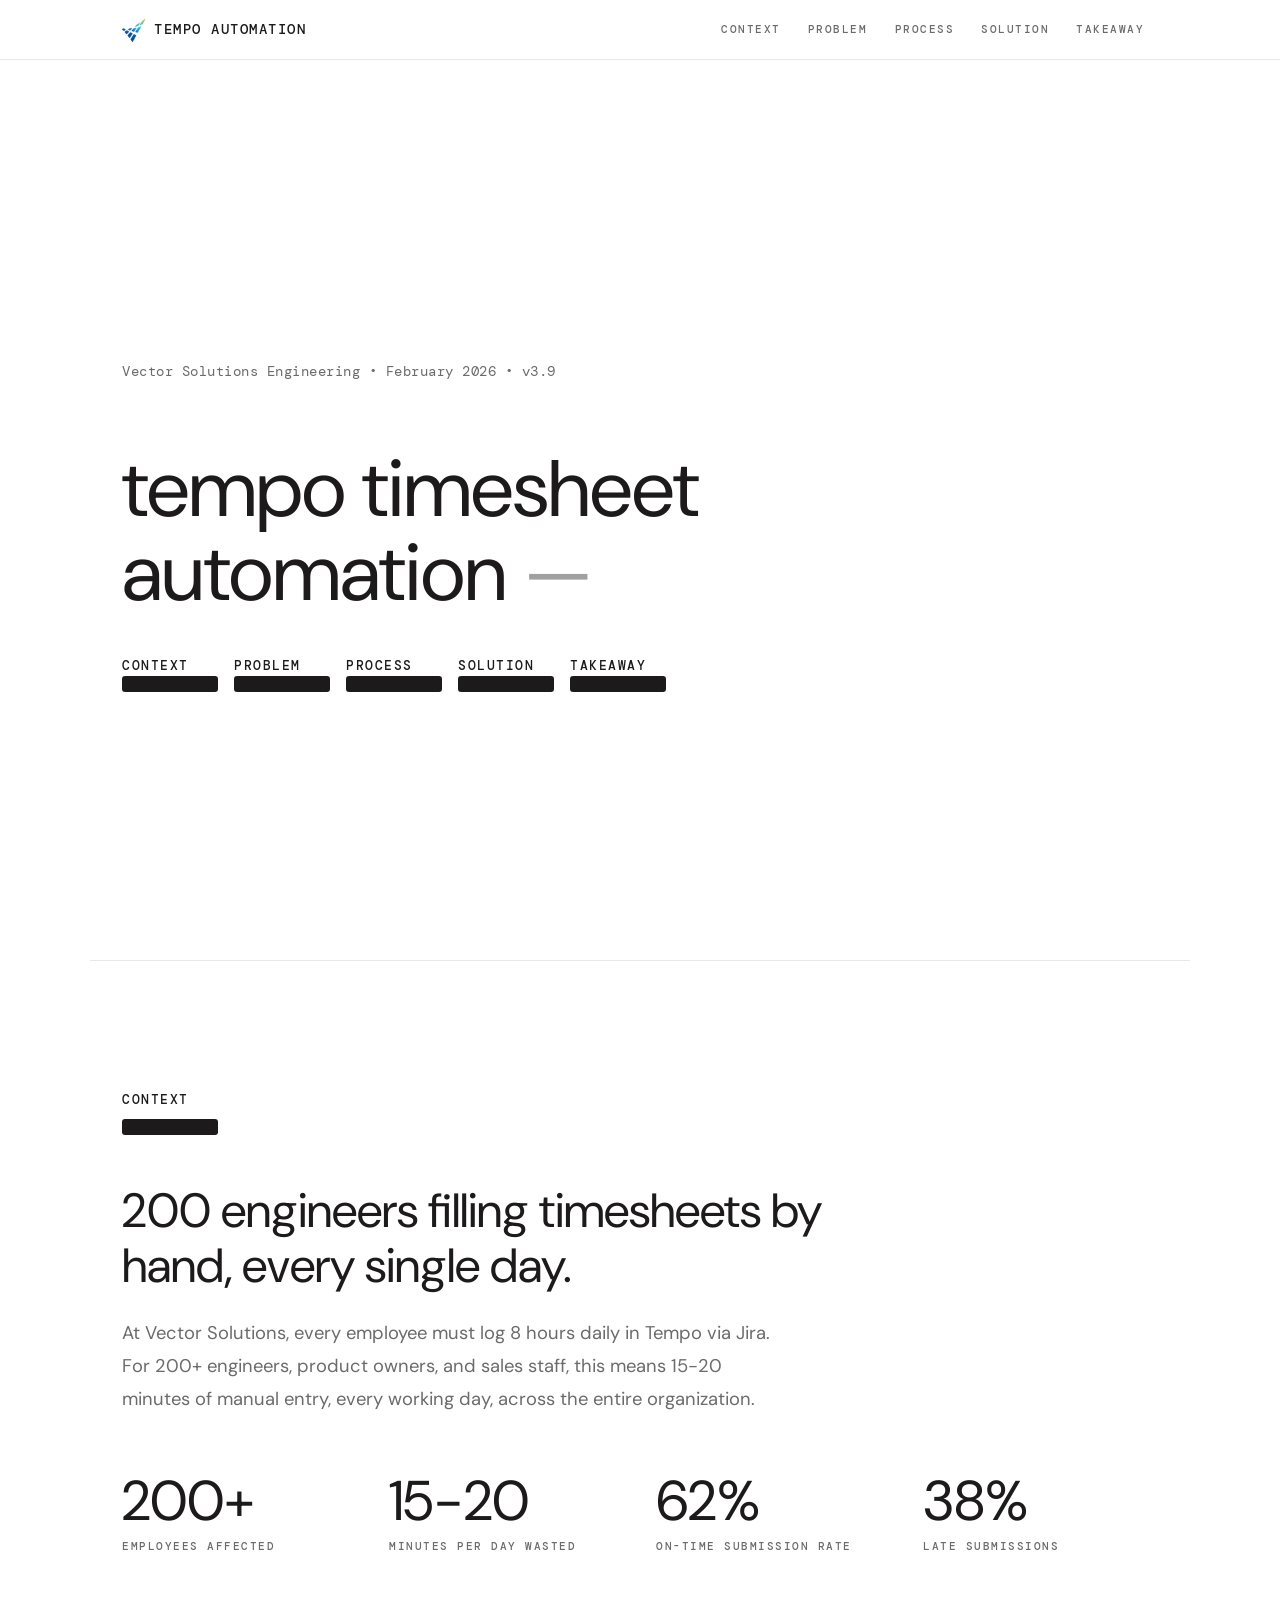
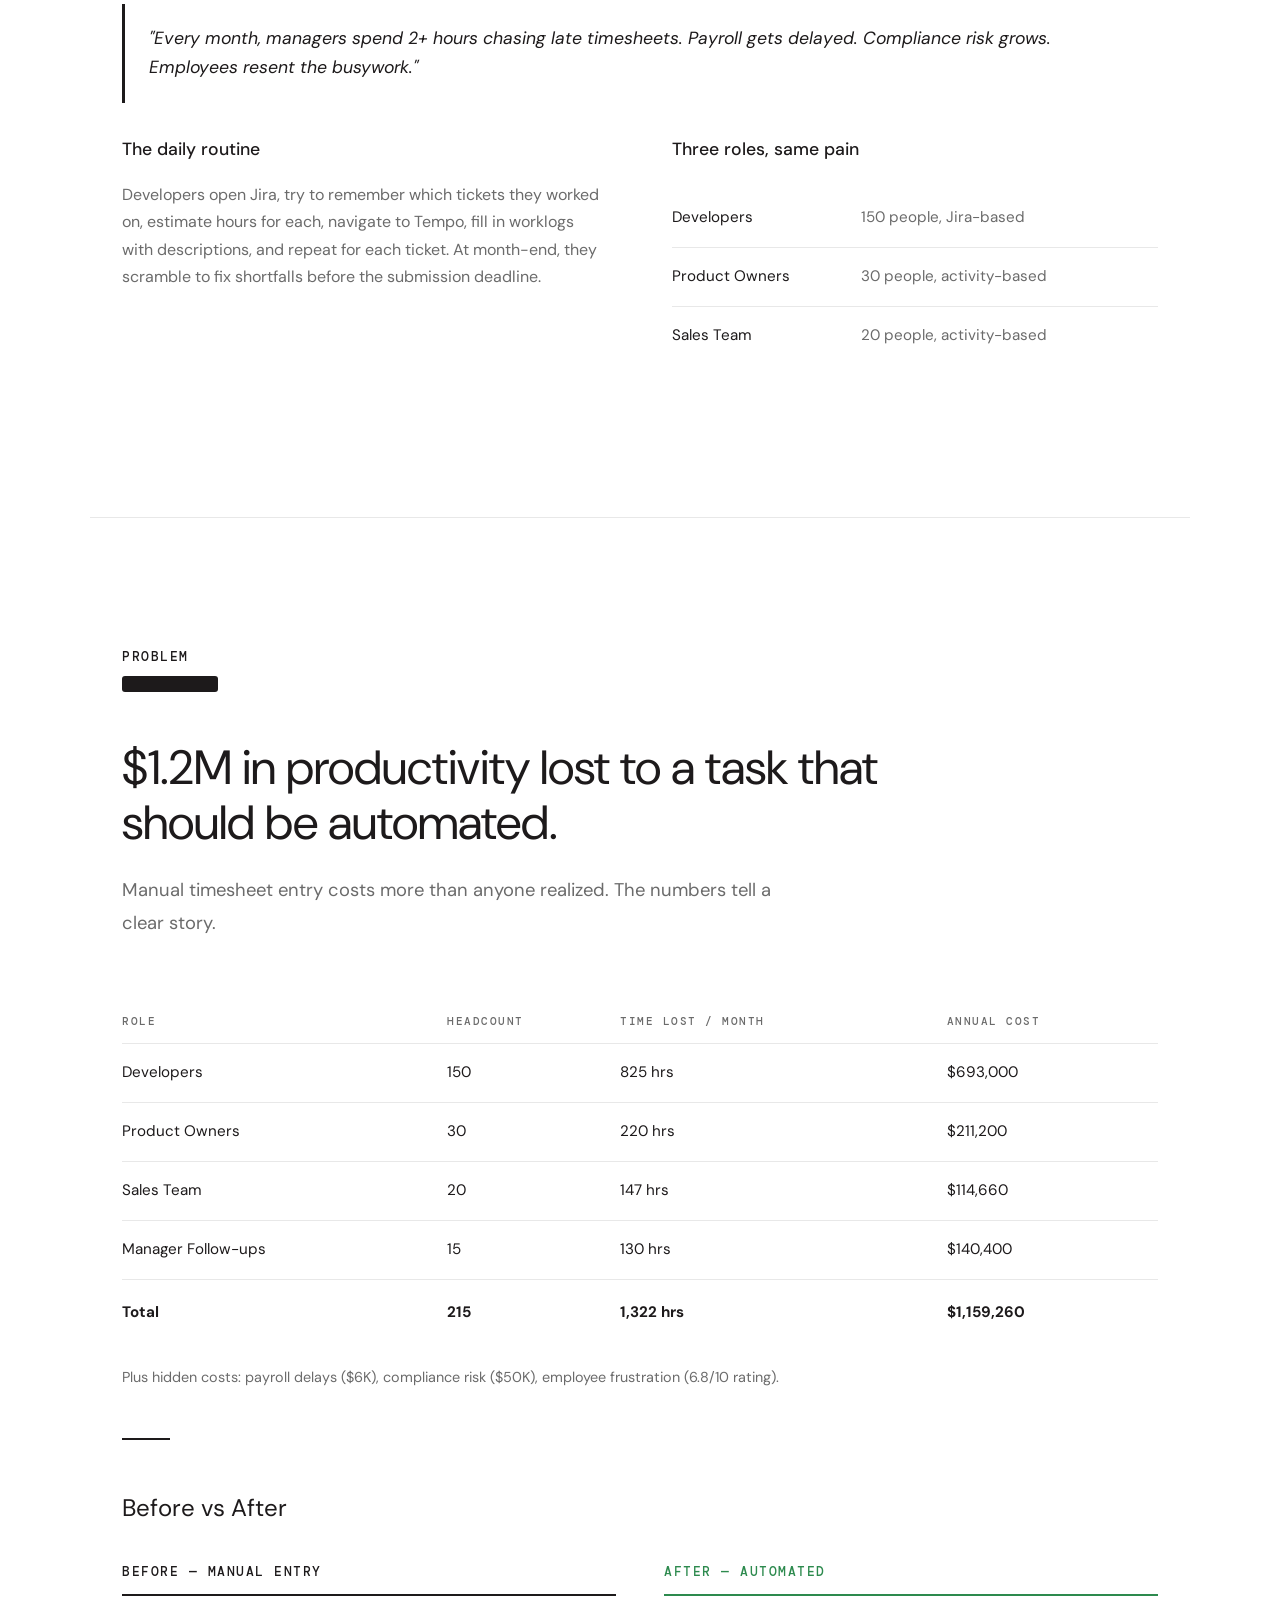
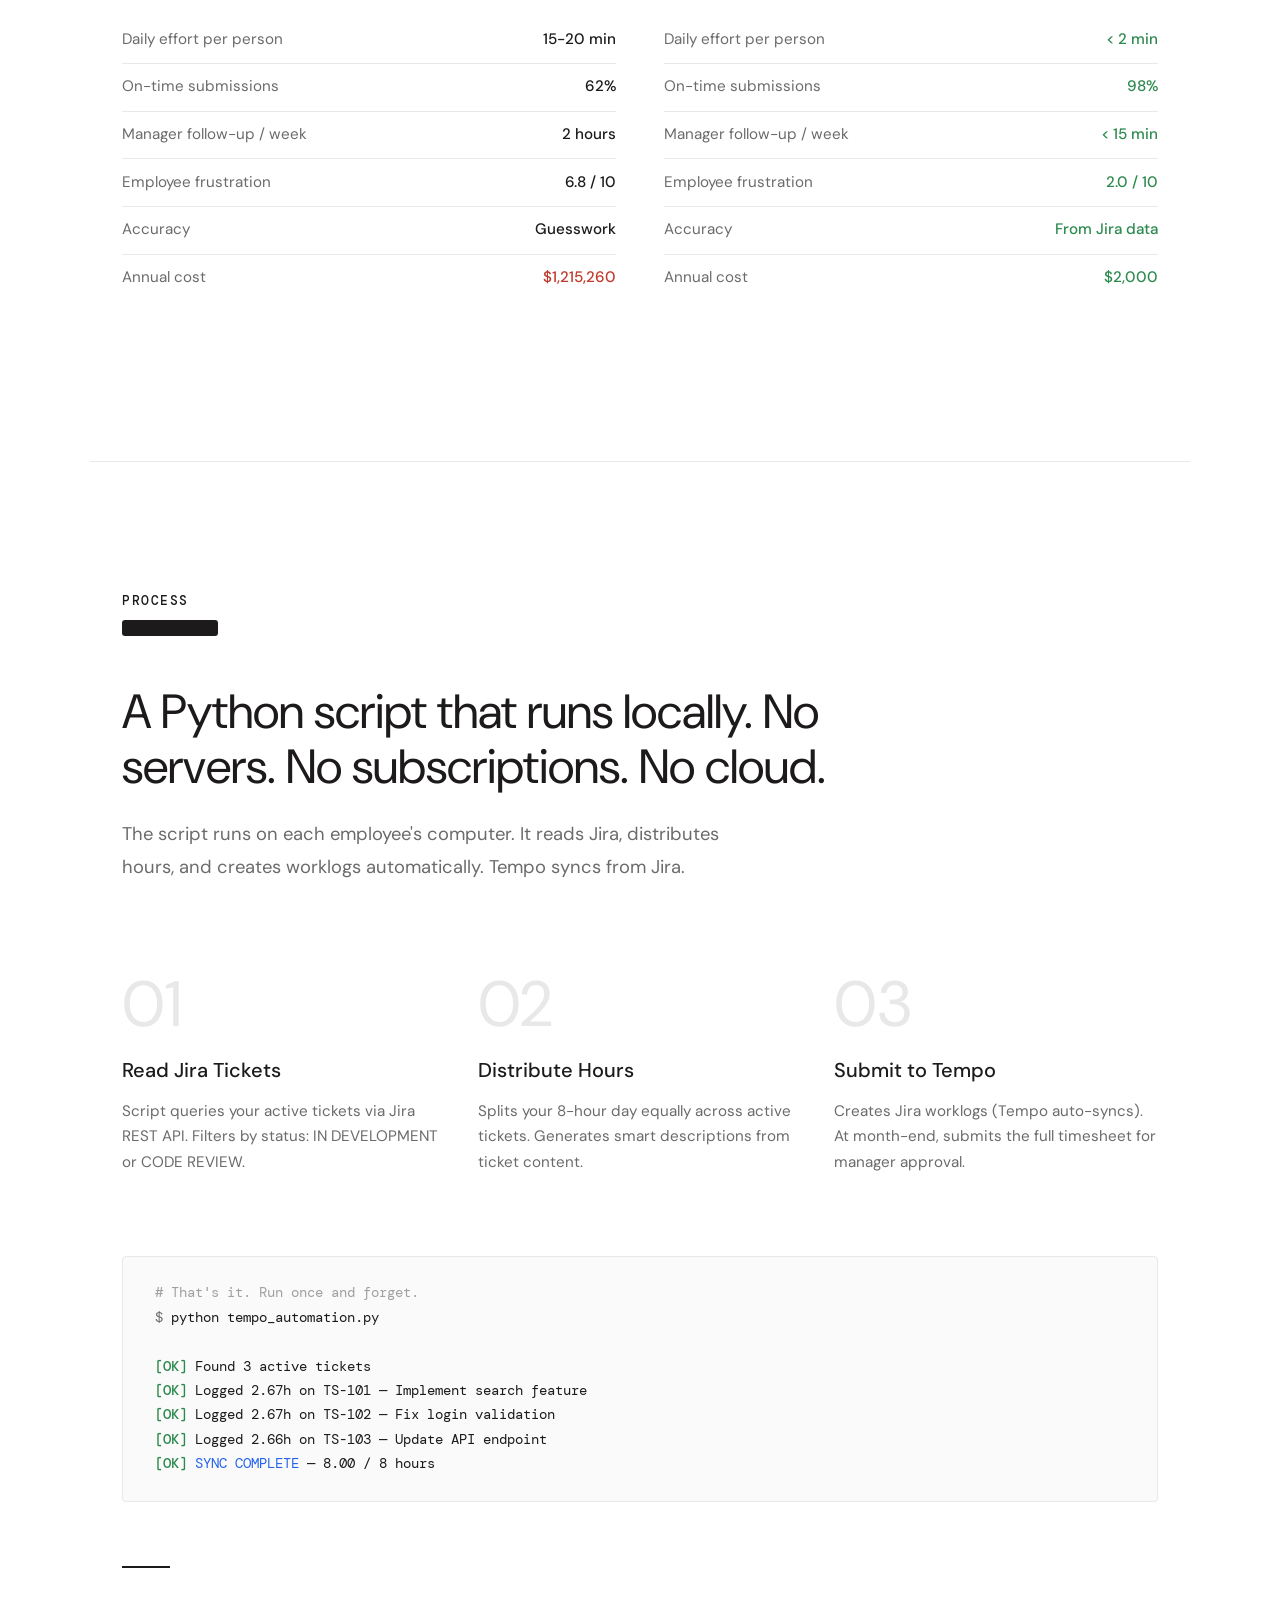
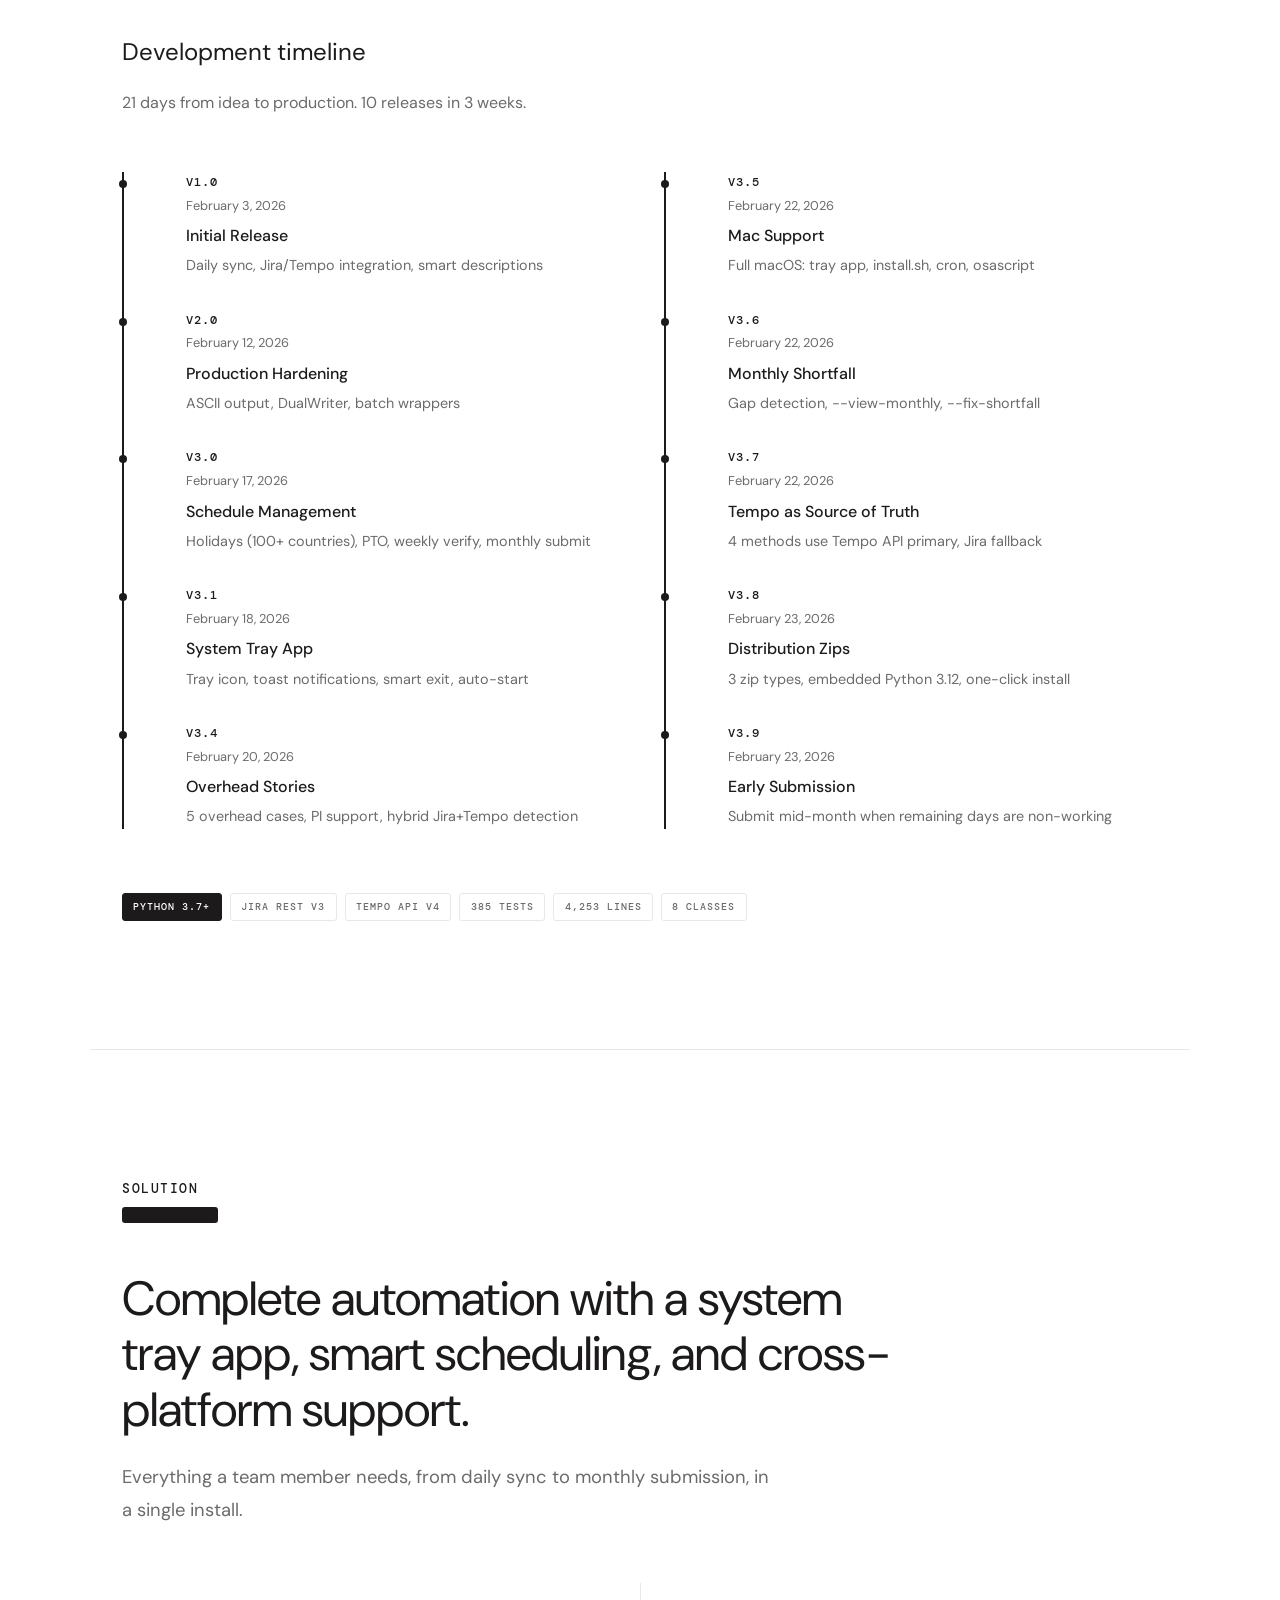
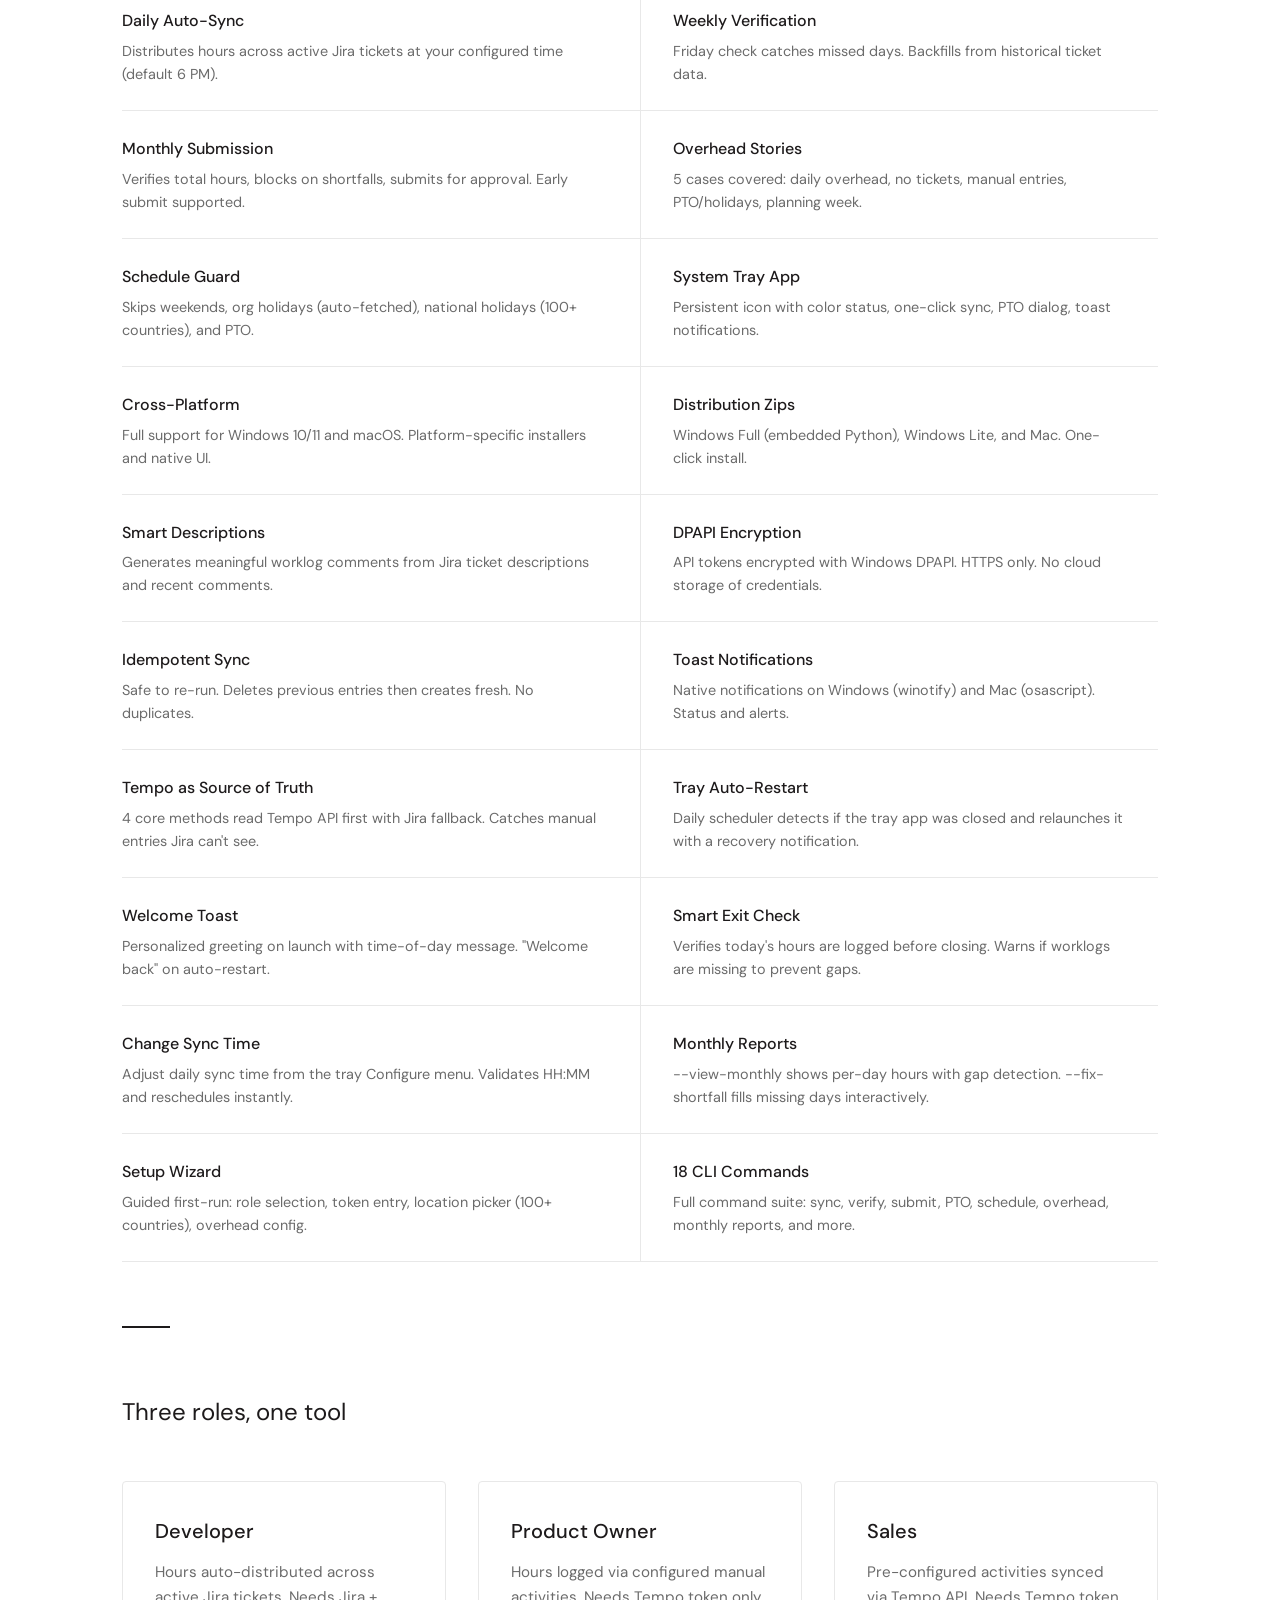
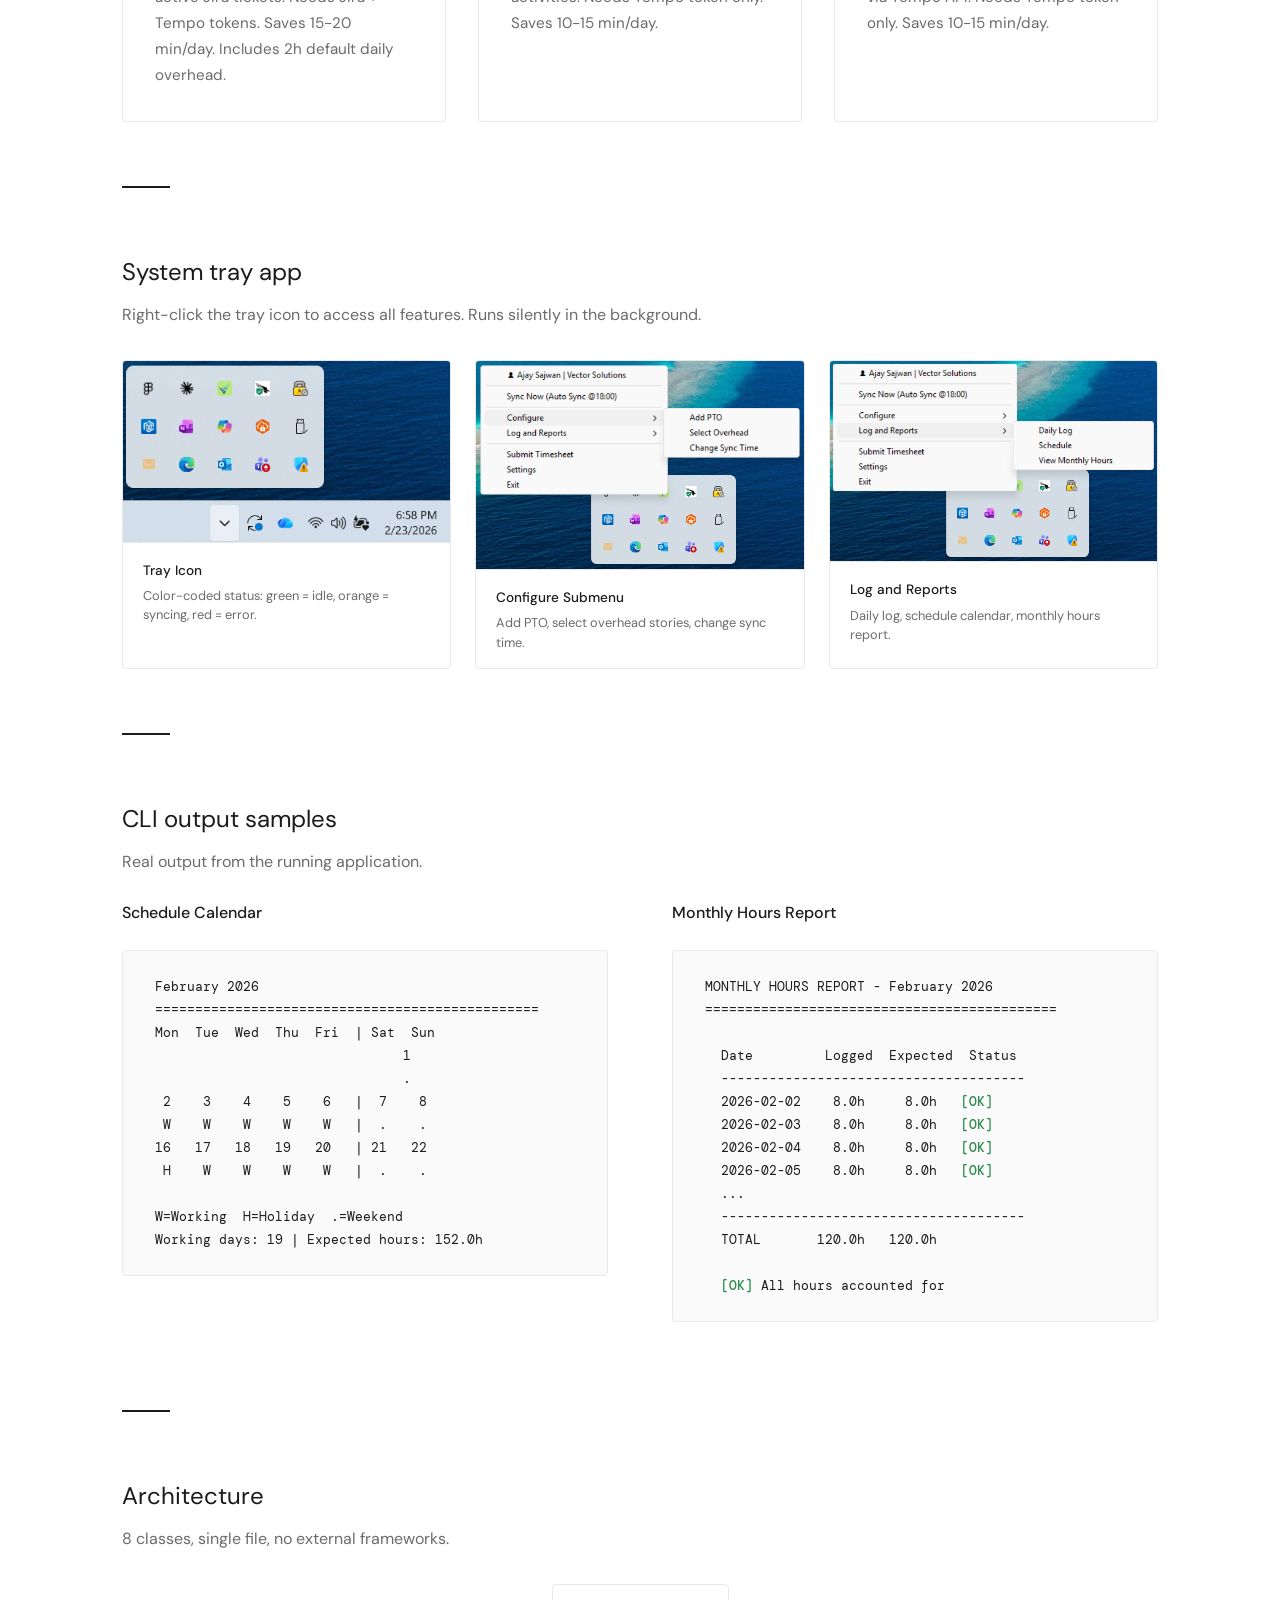
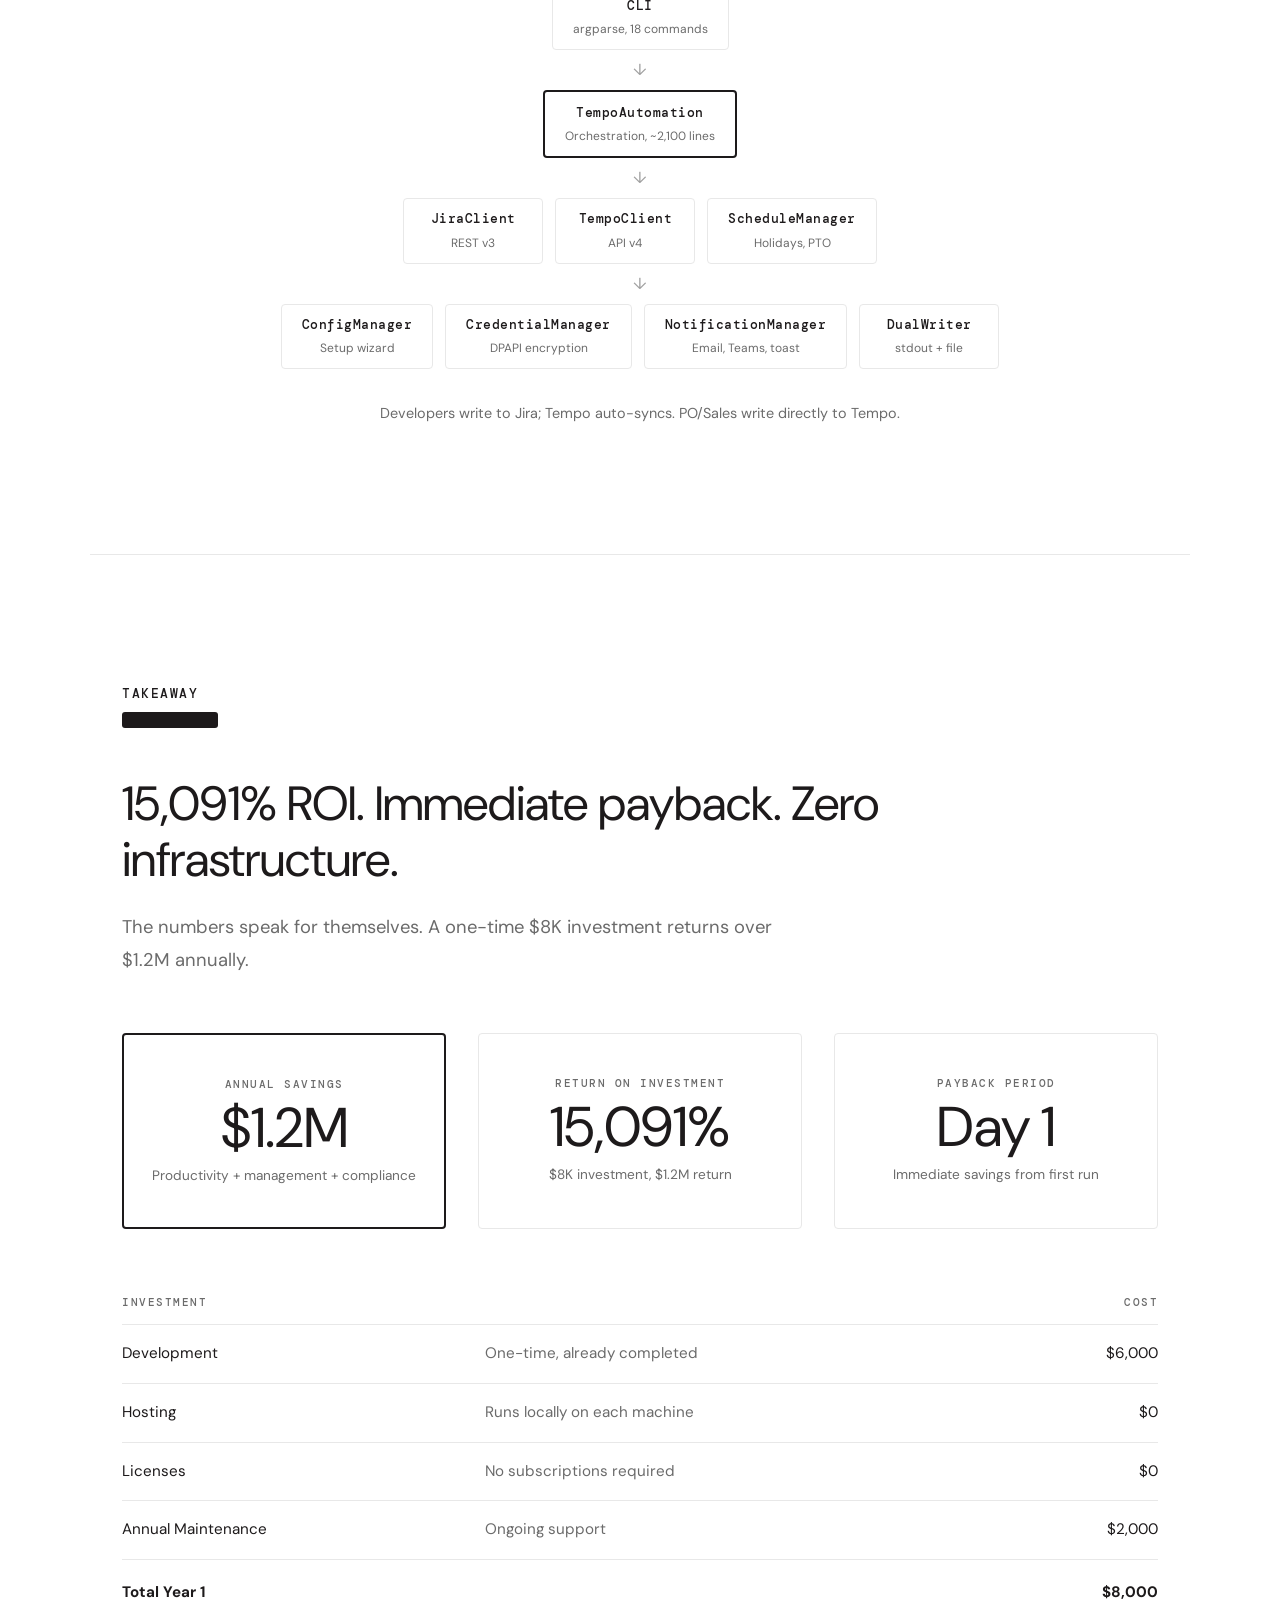
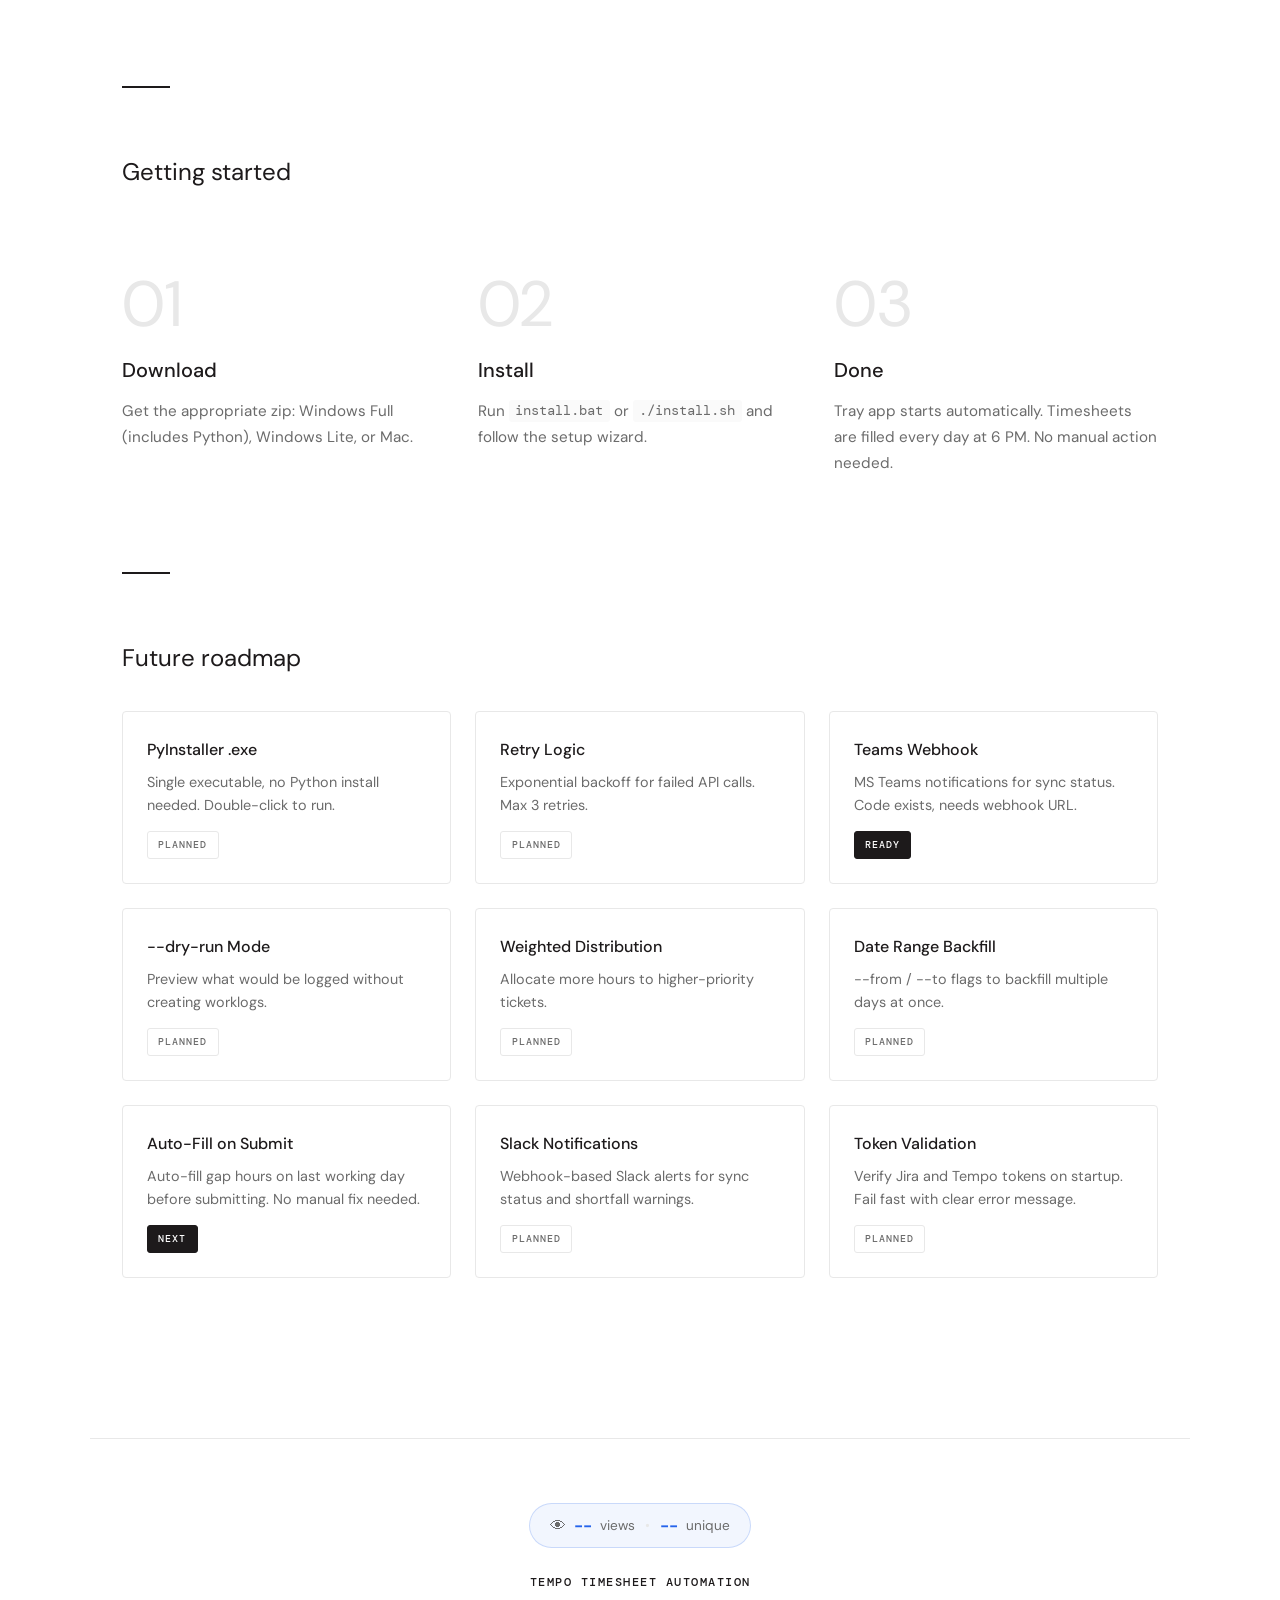
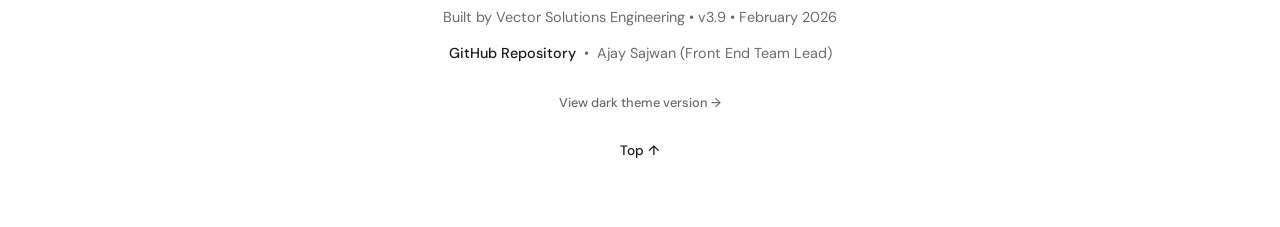
==== commit 6b288830: "docs: add missing features to site pages and auto-fill submission plan - index.html: add 9 new featu" ====
--- a/docs/site/case-study.html
+++ b/docs/site/case-study.html
@@ -436,6 +436,38 @@
     <div class="feature-item">
       <h4>Toast Notifications</h4>
       <p>Native notifications on Windows (winotify) and Mac (osascript). Status and alerts.</p>
+    </div>
+    <div class="feature-item">
+      <h4>Tempo as Source of Truth</h4>
+      <p>4 core methods read Tempo API first with Jira fallback. Catches manual entries Jira can't see.</p>
+    </div>
+    <div class="feature-item">
+      <h4>Tray Auto-Restart</h4>
+      <p>Daily scheduler detects if the tray app was closed and relaunches it with a recovery notification.</p>
+    </div>
+    <div class="feature-item">
+      <h4>Welcome Toast</h4>
+      <p>Personalized greeting on launch with time-of-day message. "Welcome back" on auto-restart.</p>
+    </div>
+    <div class="feature-item">
+      <h4>Smart Exit Check</h4>
+      <p>Verifies today's hours are logged before closing. Warns if worklogs are missing to prevent gaps.</p>
+    </div>
+    <div class="feature-item">
+      <h4>Change Sync Time</h4>
+      <p>Adjust daily sync time from the tray Configure menu. Validates HH:MM and reschedules instantly.</p>
+    </div>
+    <div class="feature-item">
+      <h4>Monthly Reports</h4>
+      <p>--view-monthly shows per-day hours with gap detection. --fix-shortfall fills missing days interactively.</p>
+    </div>
+    <div class="feature-item">
+      <h4>Setup Wizard</h4>
+      <p>Guided first-run: role selection, token entry, location picker (100+ countries), overhead config.</p>
+    </div>
+    <div class="feature-item">
+      <h4>18 CLI Commands</h4>
+      <p>Full command suite: sync, verify, submit, PTO, schedule, overhead, monthly reports, and more.</p>
     </div>
   </div>
 
@@ -715,6 +747,21 @@
     <div class="roadmap-item">
       <h4>Date Range Backfill</h4>
       <p>--from / --to flags to backfill multiple days at once.</p>
+      <span class="tag">Planned</span>
+    </div>
+    <div class="roadmap-item">
+      <h4>Auto-Fill on Submit</h4>
+      <p>Auto-fill gap hours on last working day before submitting. No manual fix needed.</p>
+      <span class="tag dark">Next</span>
+    </div>
+    <div class="roadmap-item">
+      <h4>Slack Notifications</h4>
+      <p>Webhook-based Slack alerts for sync status and shortfall warnings.</p>
+      <span class="tag">Planned</span>
+    </div>
+    <div class="roadmap-item">
+      <h4>Token Validation</h4>
+      <p>Verify Jira and Tempo tokens on startup. Fail fast with clear error message.</p>
       <span class="tag">Planned</span>
     </div>
   </div>
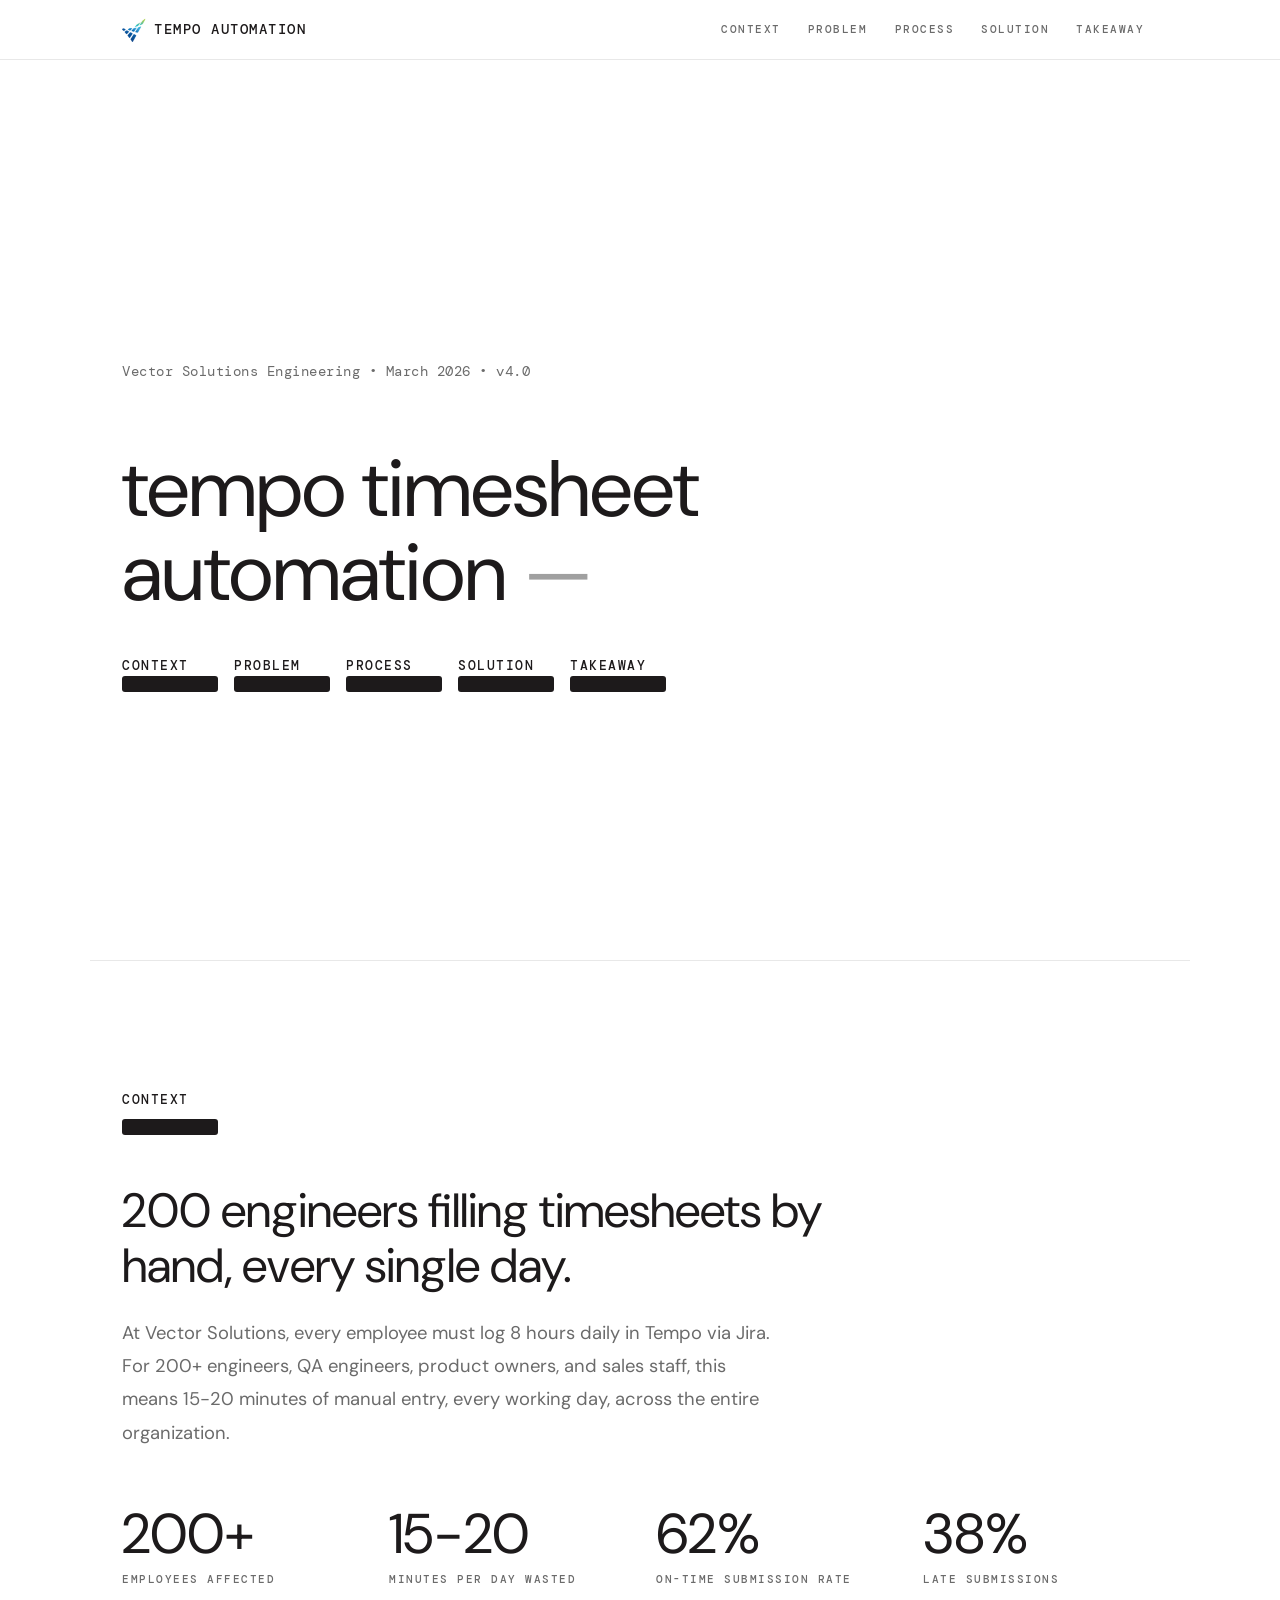
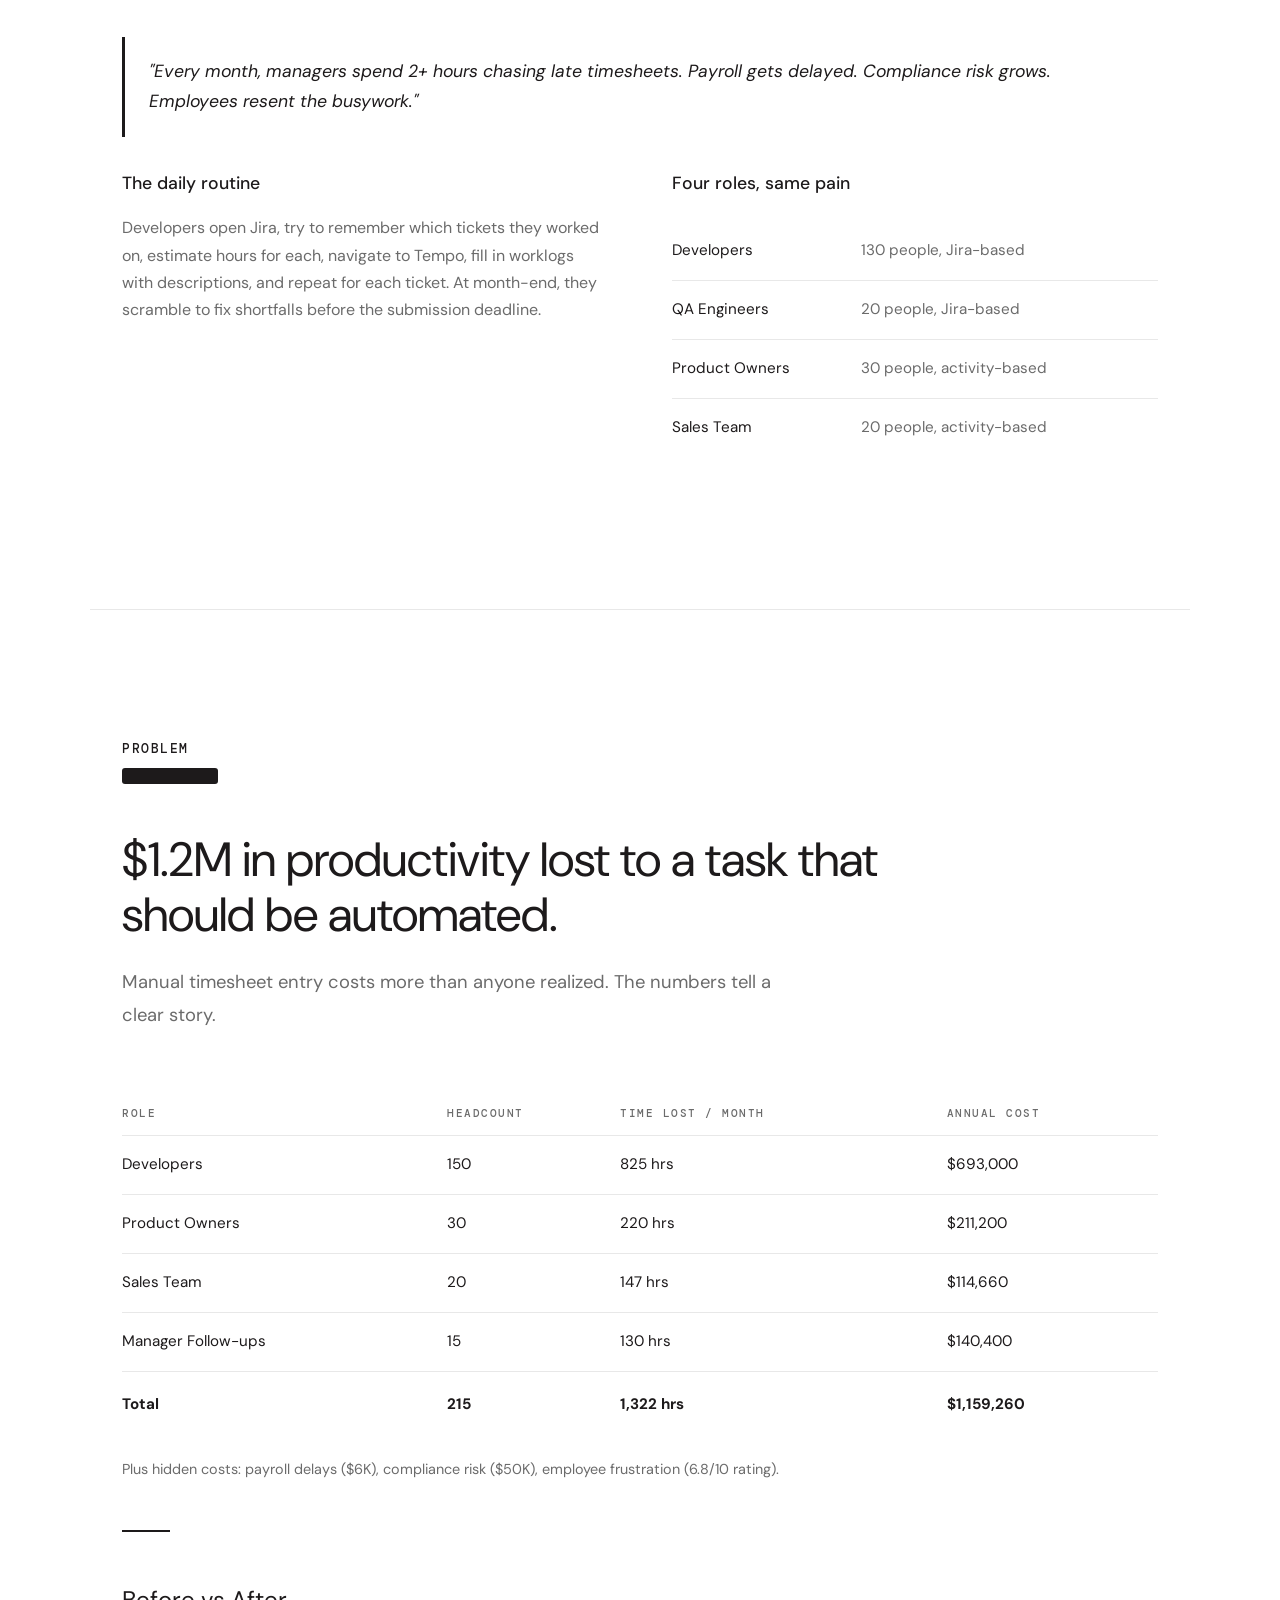
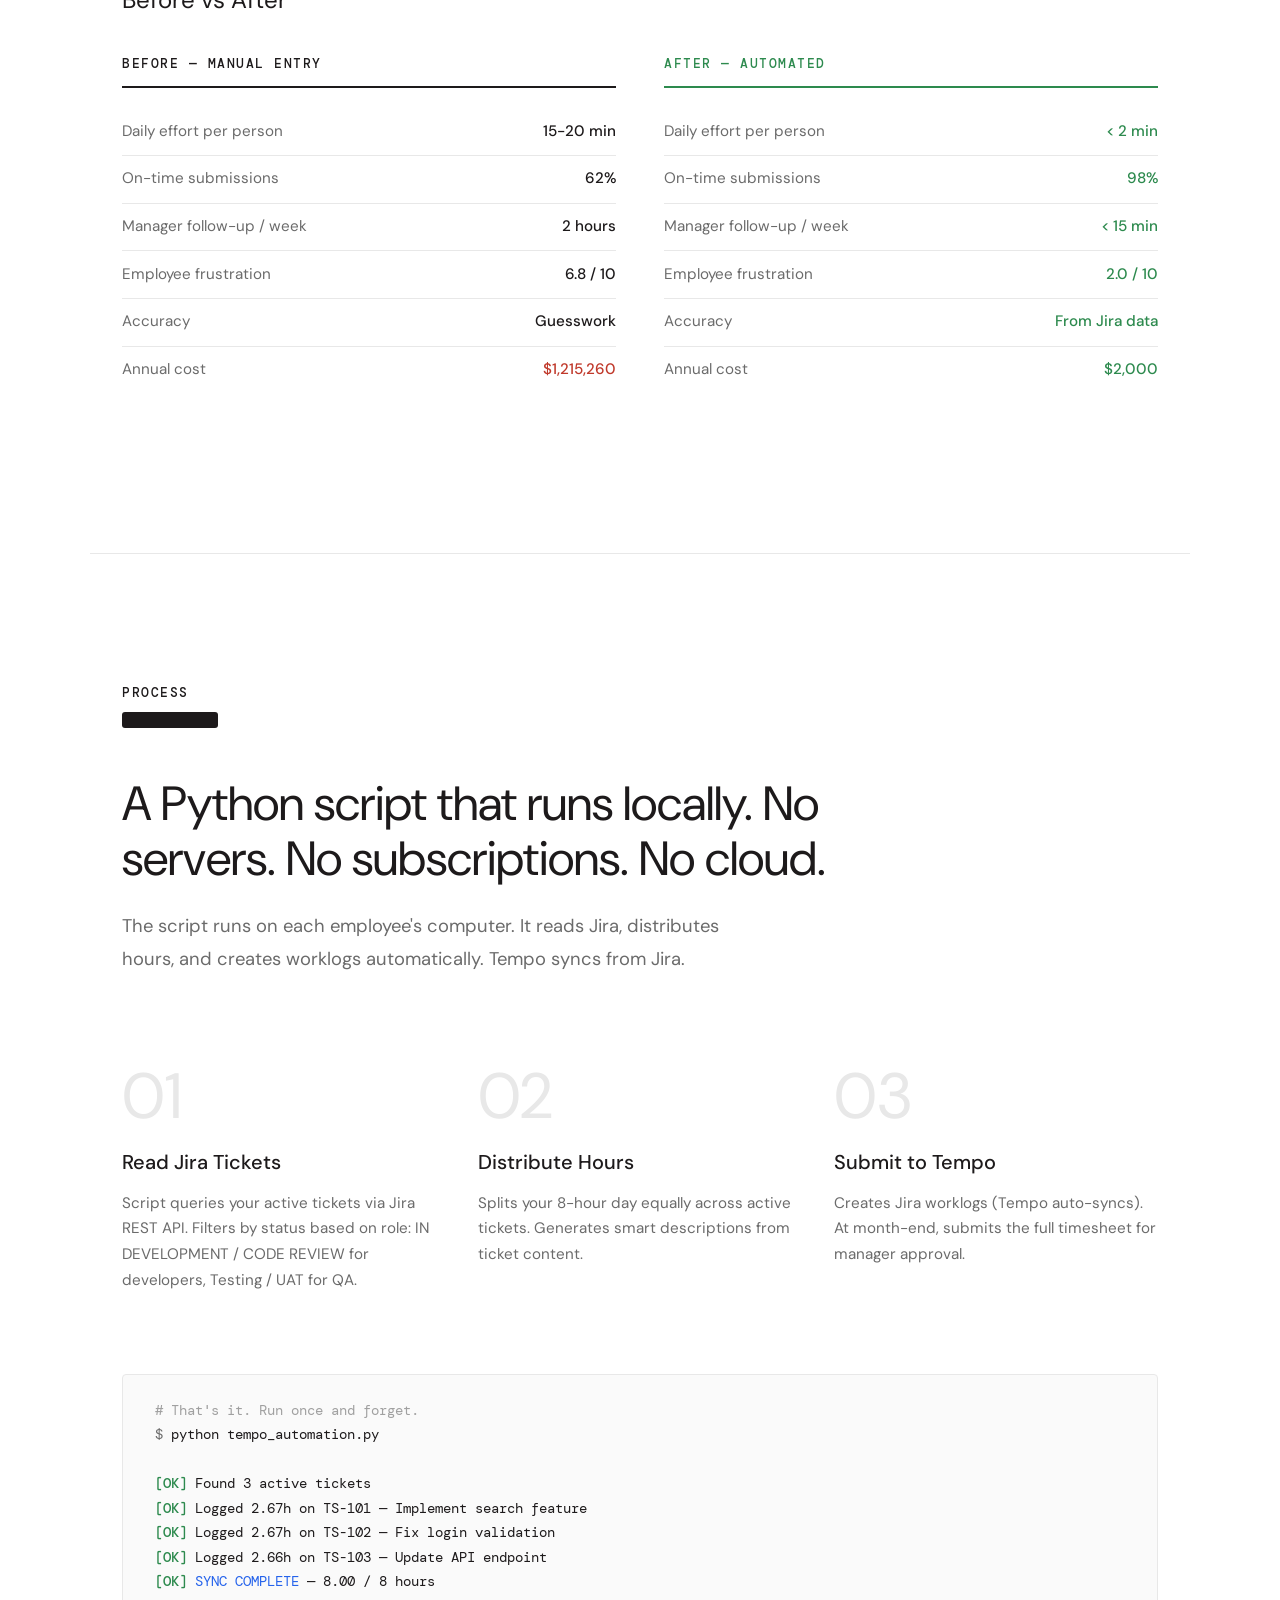
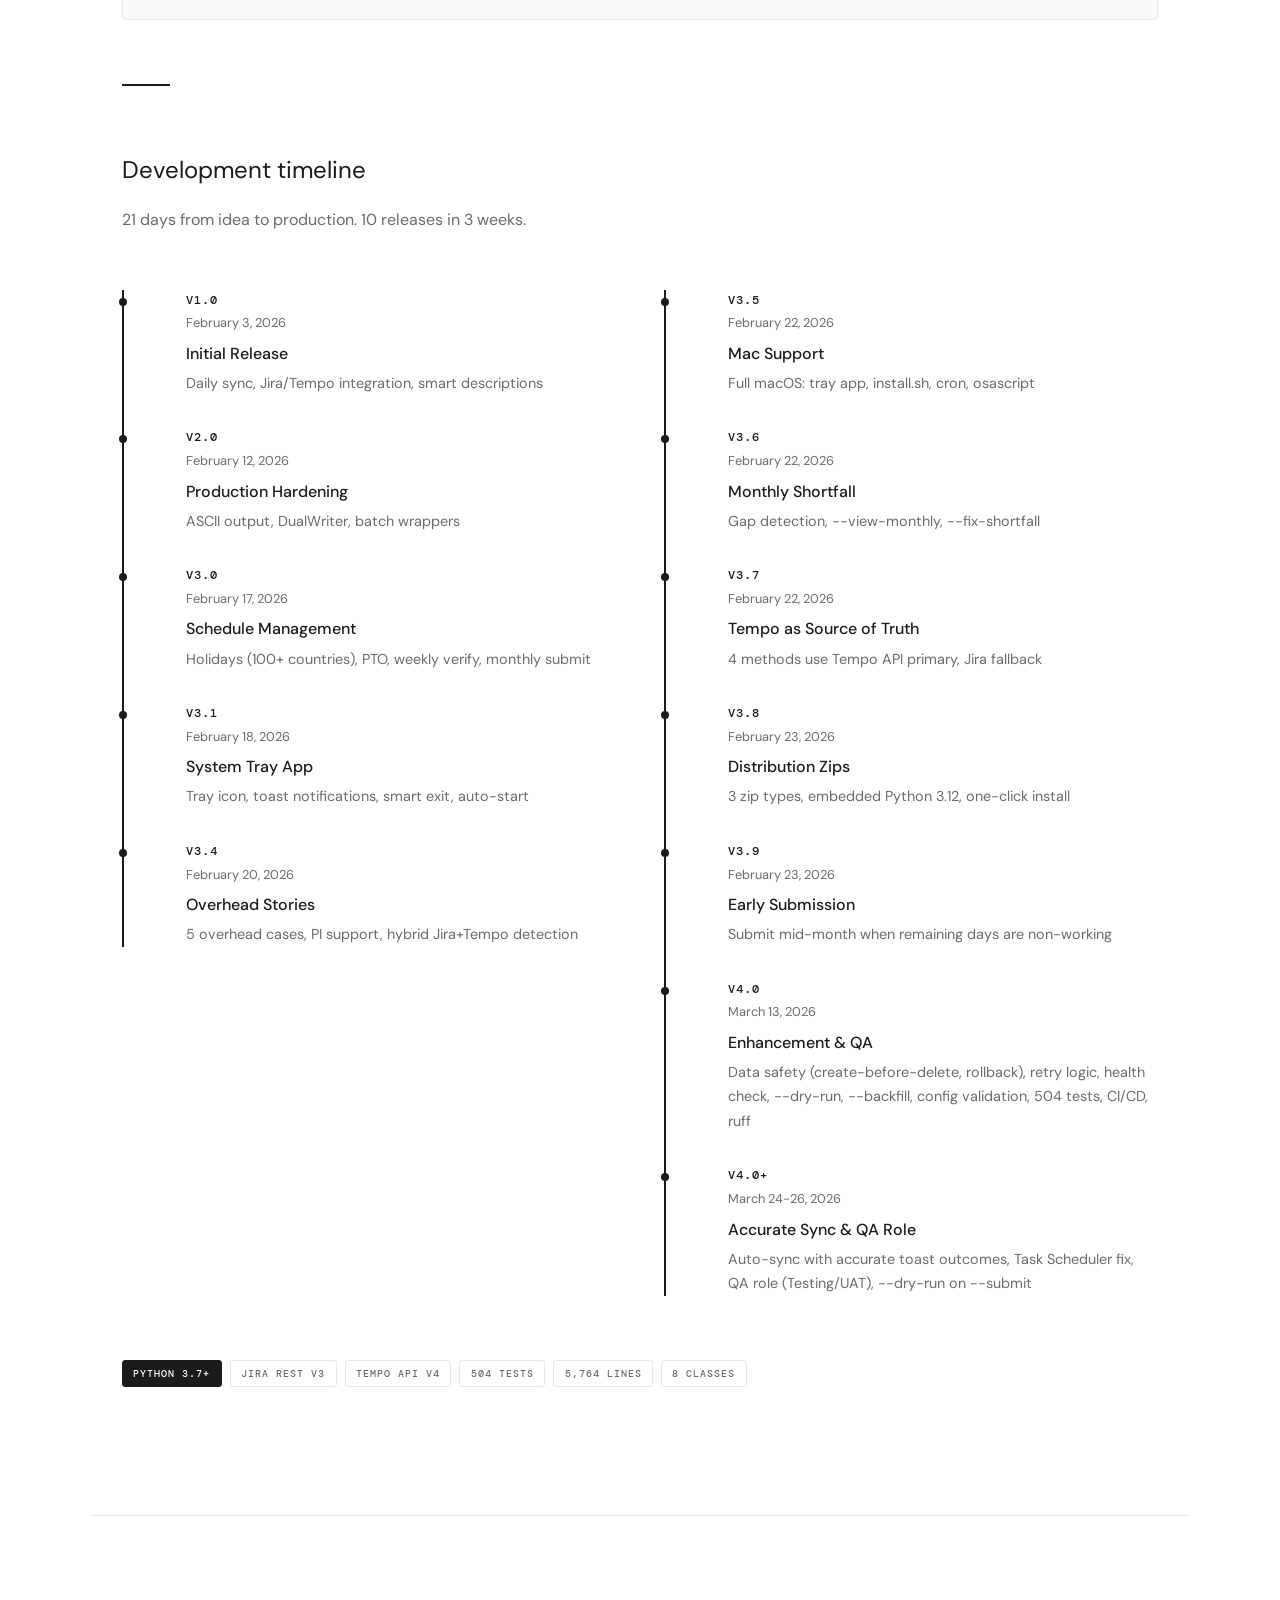
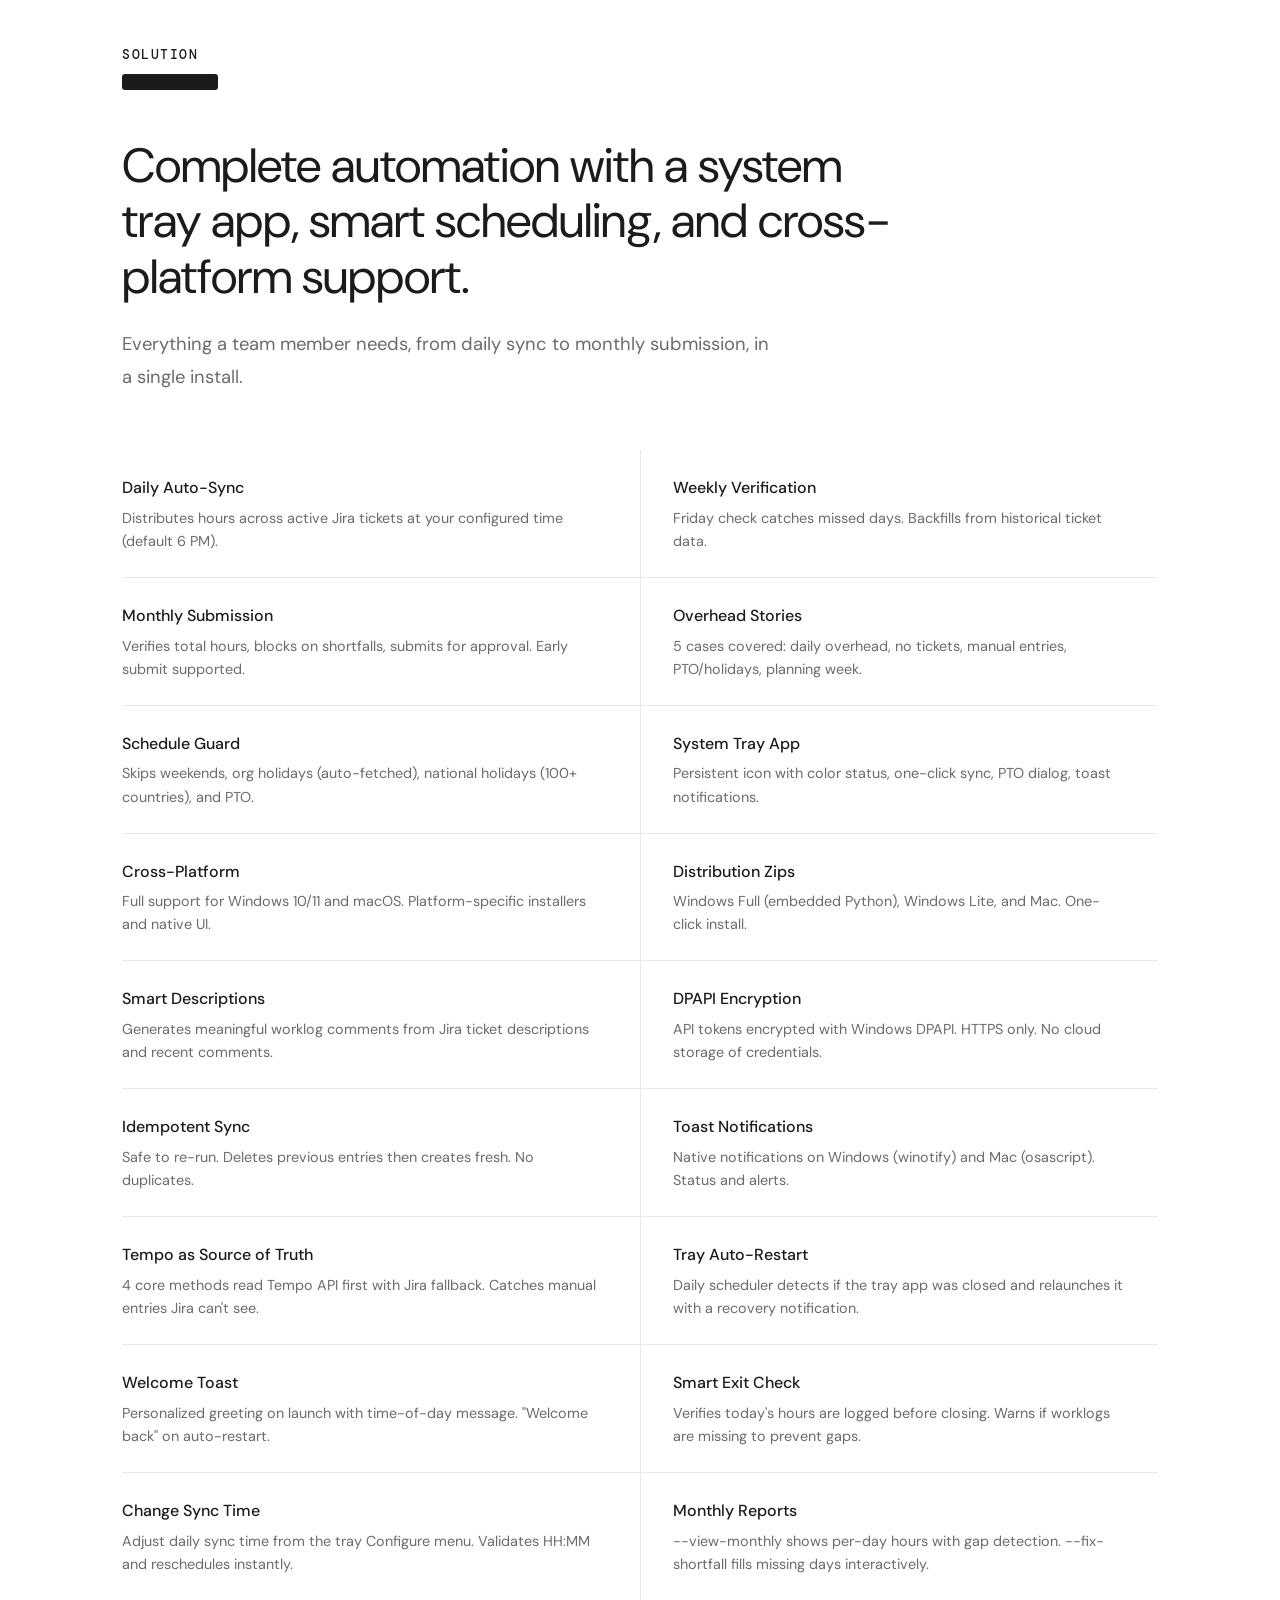
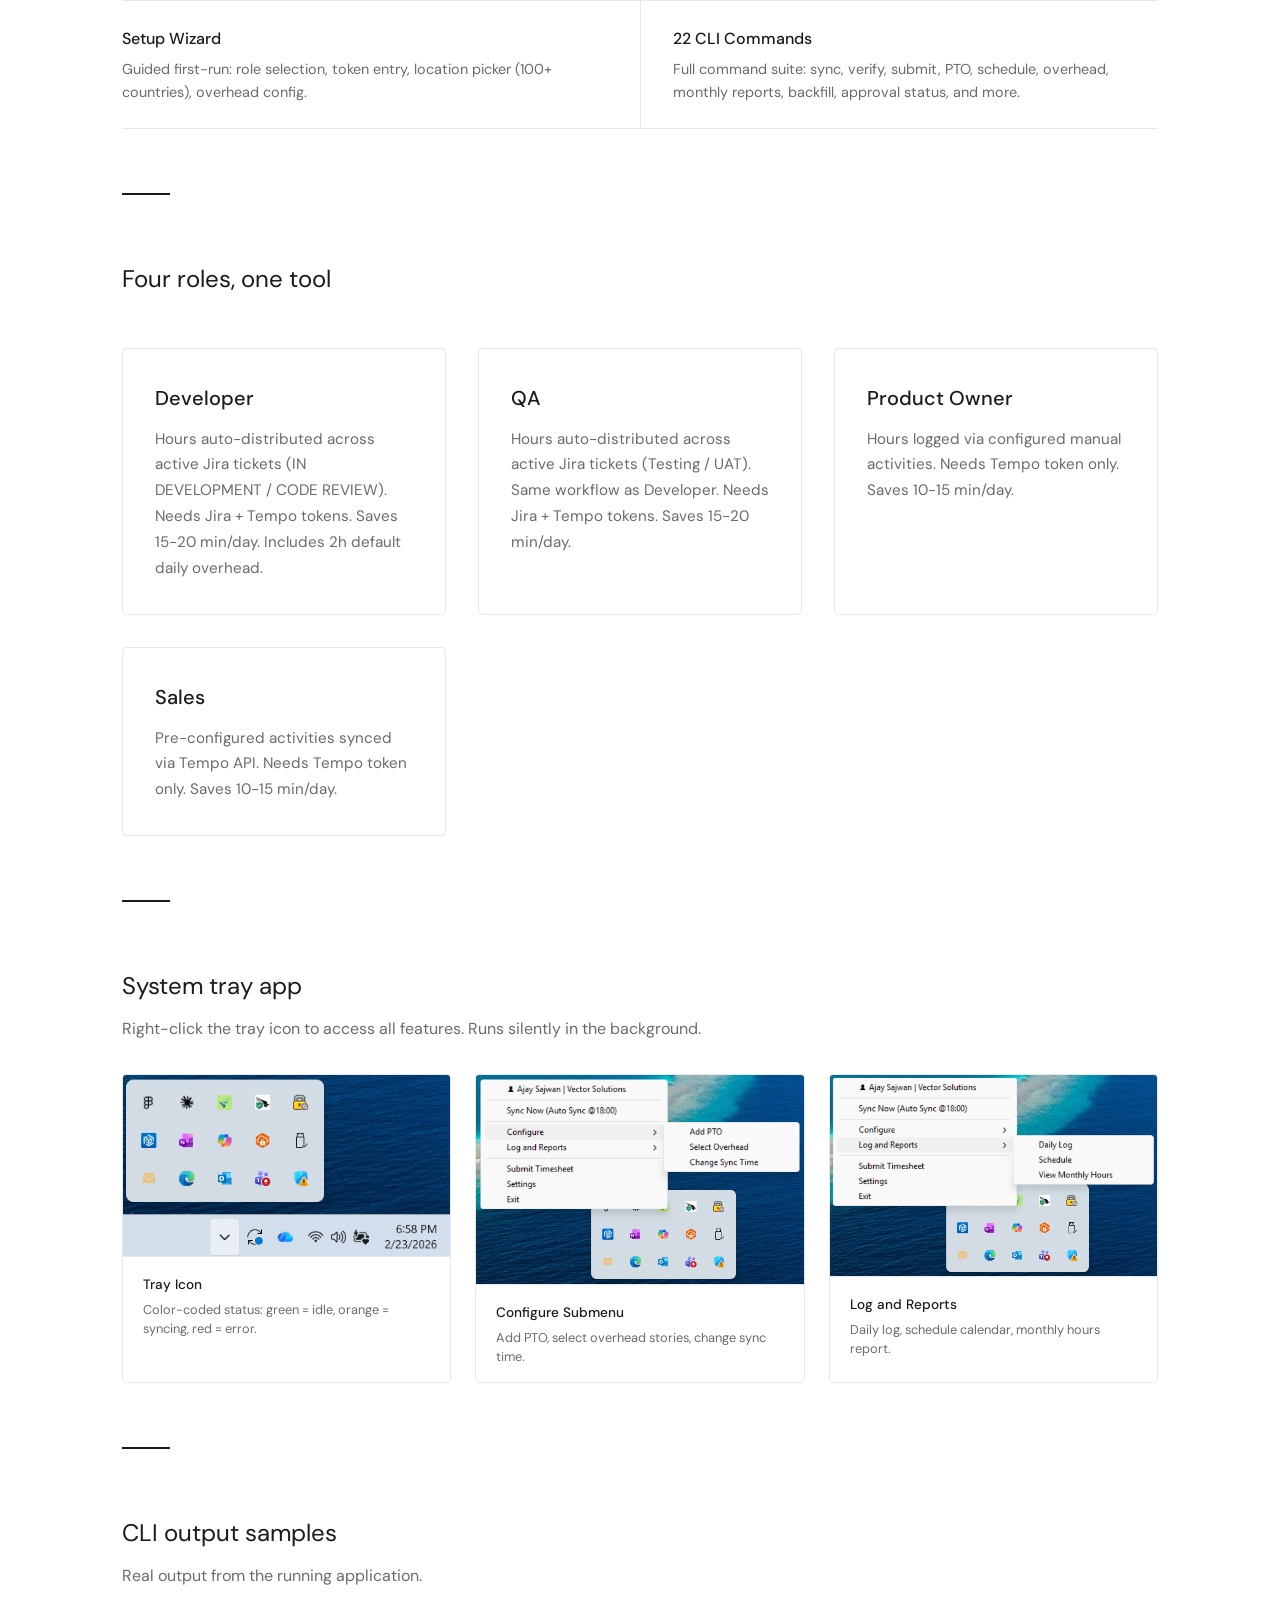
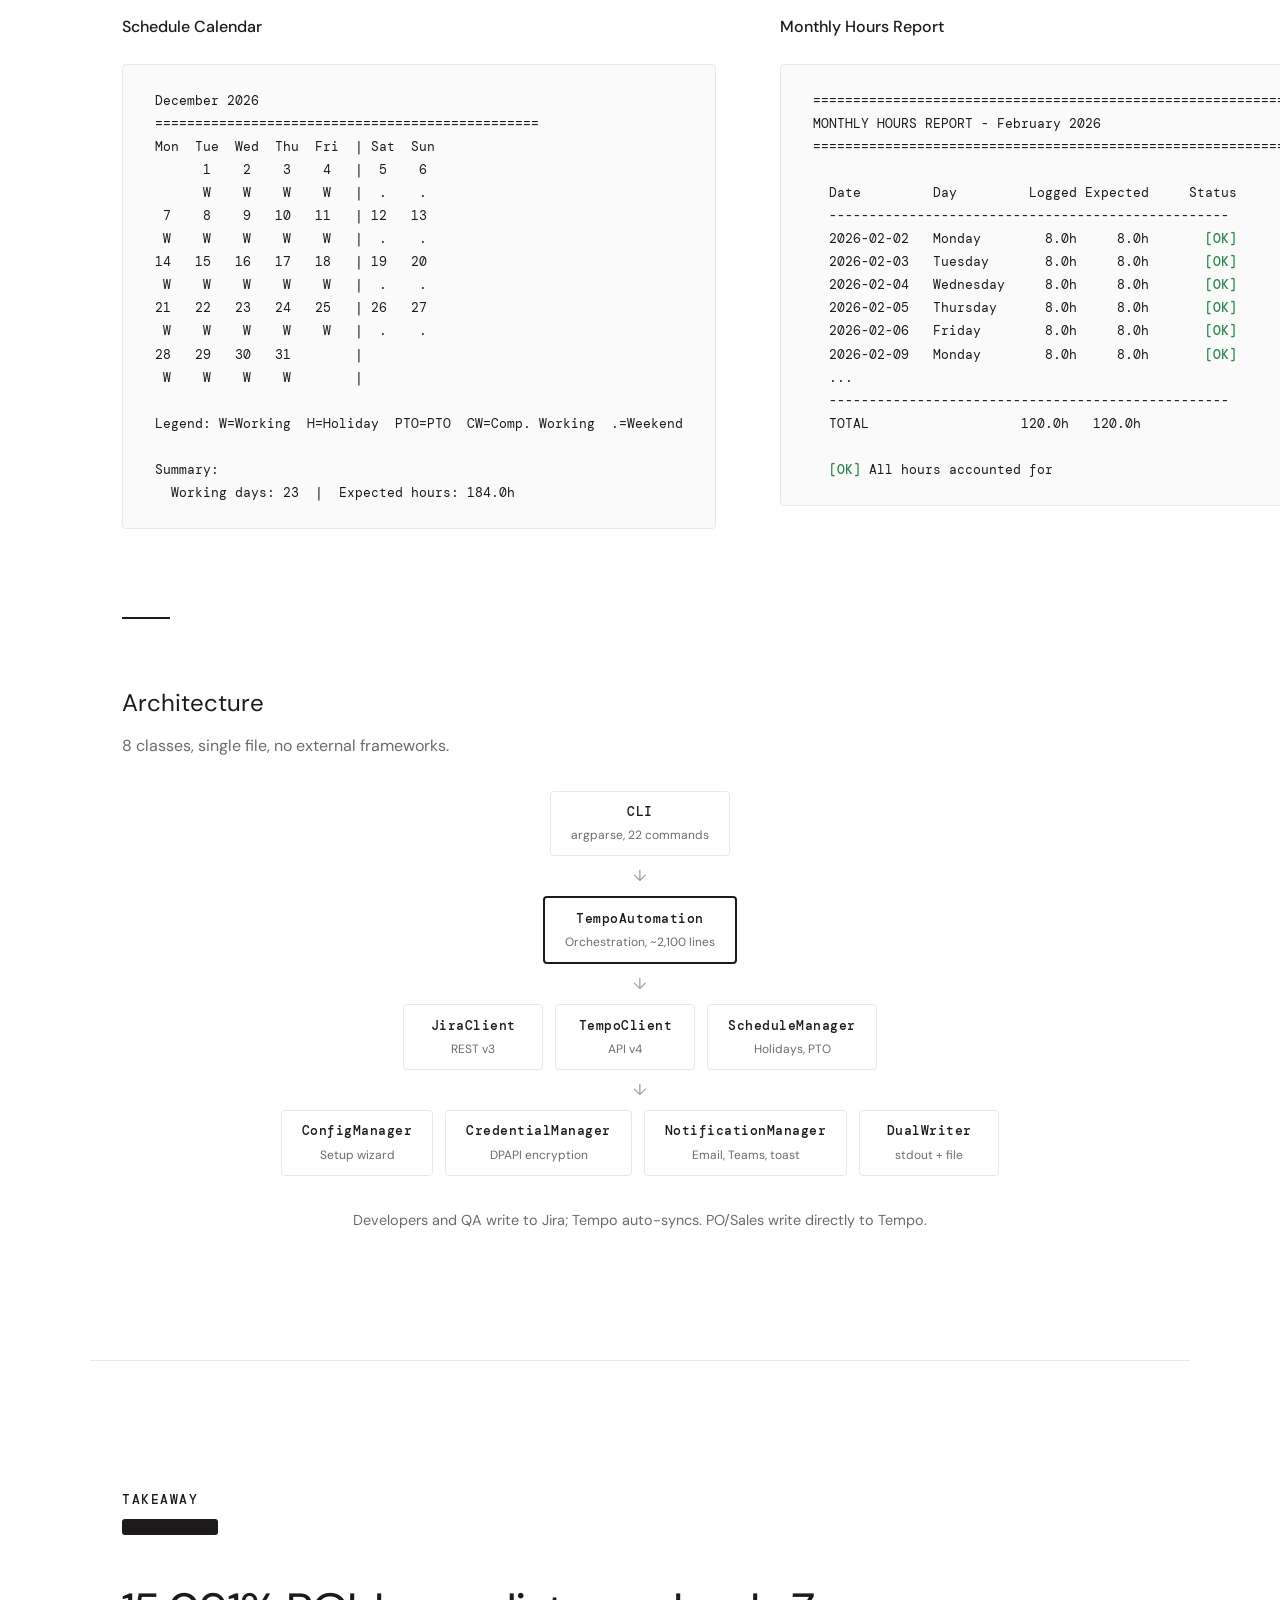
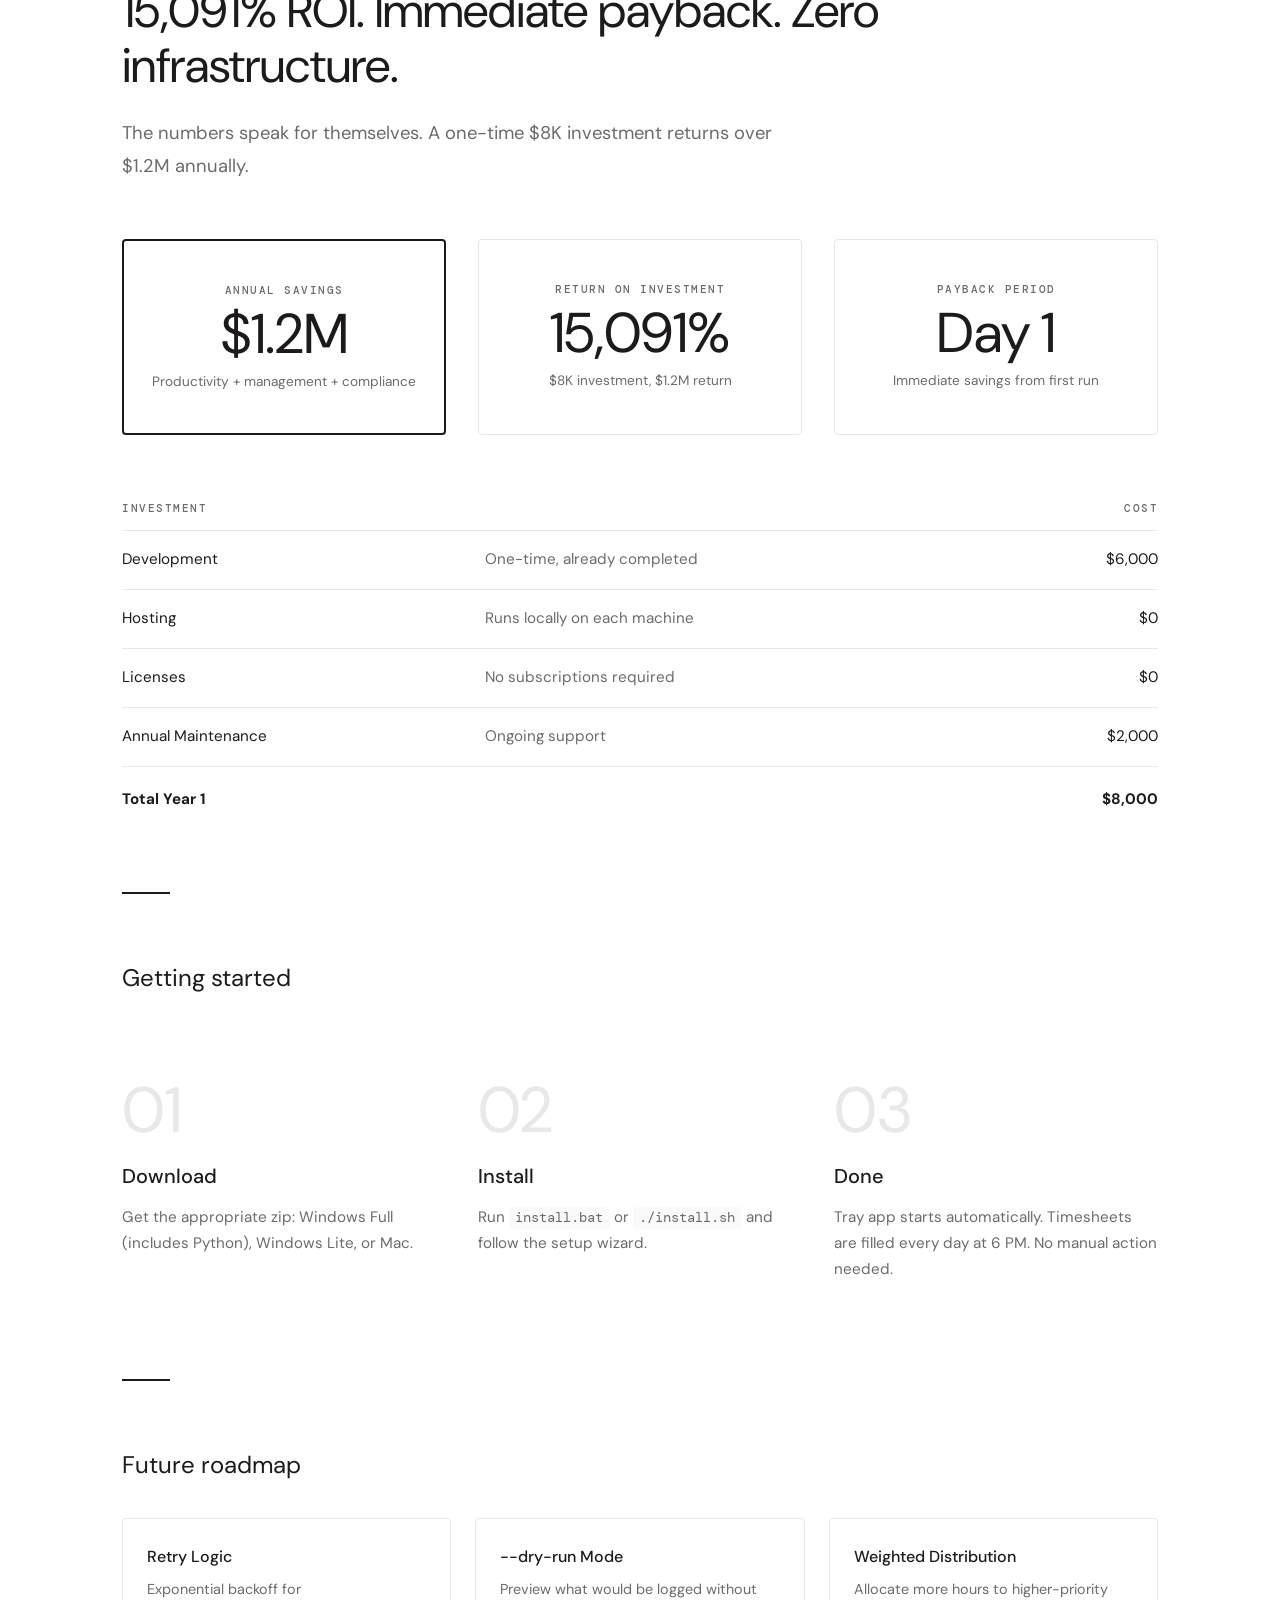
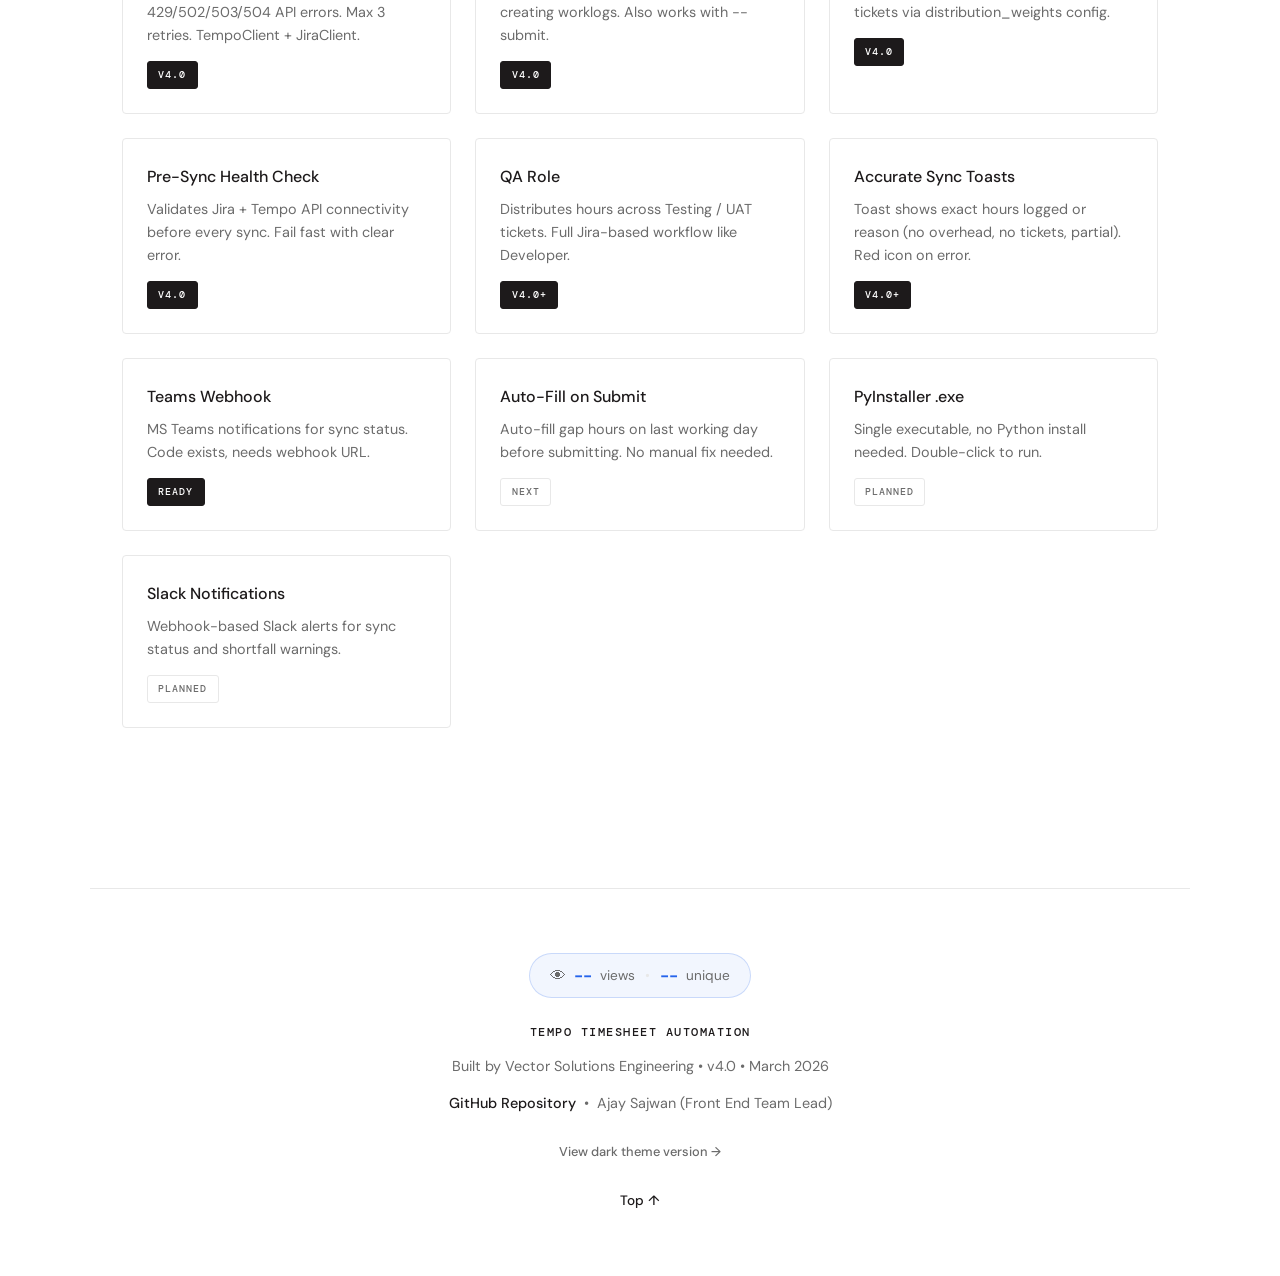
==== commit be38dd0d: "docs: update site pages to reflect latest code changes (v4.0+) - Add QA role (4th role) to roles tab" ====
--- a/docs/site/case-study.html
+++ b/docs/site/case-study.html
@@ -36,7 +36,7 @@
      Cover
      ============================================================ -->
 <section class="cover" id="cover">
-  <div class="cover-meta">Vector Solutions Engineering &bull; February 2026 &bull; v3.9</div>
+  <div class="cover-meta">Vector Solutions Engineering &bull; March 2026 &bull; v4.0</div>
   <h1 class="cover-title">
     tempo timesheet<br>
     automation <span>&mdash;</span>
@@ -85,7 +85,7 @@
   <div class="section-bar"></div>
 
   <h2 class="section-title">200 engineers filling timesheets by hand, every single day.</h2>
-  <p class="section-subtitle">At Vector Solutions, every employee must log 8 hours daily in Tempo via Jira. For 200+ engineers, product owners, and sales staff, this means 15-20 minutes of manual entry, every working day, across the entire organization.</p>
+  <p class="section-subtitle">At Vector Solutions, every employee must log 8 hours daily in Tempo via Jira. For 200+ engineers, QA engineers, product owners, and sales staff, this means 15-20 minutes of manual entry, every working day, across the entire organization.</p>
 
   <div class="stats-grid">
     <div class="stat-card">
@@ -116,11 +116,15 @@
       <p class="text-muted">Developers open Jira, try to remember which tickets they worked on, estimate hours for each, navigate to Tempo, fill in worklogs with descriptions, and repeat for each ticket. At month-end, they scramble to fix shortfalls before the submission deadline.</p>
     </div>
     <div>
-      <h3 style="font-size: 1.1rem; font-weight: 500; margin-bottom: 1rem;">Three roles, same pain</h3>
+      <h3 style="font-size: 1.1rem; font-weight: 500; margin-bottom: 1rem;">Four roles, same pain</h3>
       <table class="data-table">
         <tr>
           <td>Developers</td>
-          <td class="text-muted">150 people, Jira-based</td>
+          <td class="text-muted">130 people, Jira-based</td>
+        </tr>
+        <tr>
+          <td>QA Engineers</td>
+          <td class="text-muted">20 people, Jira-based</td>
         </tr>
         <tr>
           <td>Product Owners</td>
@@ -266,7 +270,7 @@
     <div class="flow-step">
       <div class="flow-step-number">01</div>
       <h3>Read Jira Tickets</h3>
-      <p>Script queries your active tickets via Jira REST API. Filters by status: IN DEVELOPMENT or CODE REVIEW.</p>
+      <p>Script queries your active tickets via Jira REST API. Filters by status based on role: IN DEVELOPMENT / CODE REVIEW for developers, Testing / UAT for QA.</p>
     </div>
     <div class="flow-step">
       <div class="flow-step-number">02</div>
@@ -363,6 +367,18 @@
           <h3>Early Submission</h3>
           <p>Submit mid-month when remaining days are non-working</p>
         </div>
+        <div class="timeline-item">
+          <div class="version-tag">v4.0</div>
+          <div class="date">March 13, 2026</div>
+          <h3>Enhancement &amp; QA</h3>
+          <p>Data safety (create-before-delete, rollback), retry logic, health check, --dry-run, --backfill, config validation, 504 tests, CI/CD, ruff</p>
+        </div>
+        <div class="timeline-item">
+          <div class="version-tag">v4.0+</div>
+          <div class="date">March 24-26, 2026</div>
+          <h3>Accurate Sync &amp; QA Role</h3>
+          <p>Auto-sync with accurate toast outcomes, Task Scheduler fix, QA role (Testing/UAT), --dry-run on --submit</p>
+        </div>
       </div>
     </div>
   </div>
@@ -371,8 +387,8 @@
     <span class="tag dark">Python 3.7+</span>
     <span class="tag">Jira REST v3</span>
     <span class="tag">Tempo API v4</span>
-    <span class="tag">385 Tests</span>
-    <span class="tag">4,253 Lines</span>
+    <span class="tag">504 Tests</span>
+    <span class="tag">5,764 Lines</span>
     <span class="tag">8 Classes</span>
   </div>
 </section>
@@ -466,20 +482,24 @@
       <p>Guided first-run: role selection, token entry, location picker (100+ countries), overhead config.</p>
     </div>
     <div class="feature-item">
-      <h4>18 CLI Commands</h4>
-      <p>Full command suite: sync, verify, submit, PTO, schedule, overhead, monthly reports, and more.</p>
+      <h4>22 CLI Commands</h4>
+      <p>Full command suite: sync, verify, submit, PTO, schedule, overhead, monthly reports, backfill, approval status, and more.</p>
     </div>
   </div>
 
   <!-- Who Benefits -->
   <div class="divider" style="margin: 4rem 0;"></div>
 
-  <h3 style="font-size: 1.5rem; font-weight: 400; margin-bottom: 2rem;">Three roles, one tool</h3>
+  <h3 style="font-size: 1.5rem; font-weight: 400; margin-bottom: 2rem;">Four roles, one tool</h3>
 
   <div class="flow-steps">
     <div class="flow-step" style="padding: 2rem; border: 1px solid var(--color-light-gray); border-radius: 4px;">
       <h3 style="margin-bottom: 0.75rem;">Developer</h3>
-      <p>Hours auto-distributed across active Jira tickets. Needs Jira + Tempo tokens. Saves 15-20 min/day. Includes 2h default daily overhead.</p>
+      <p>Hours auto-distributed across active Jira tickets (IN DEVELOPMENT / CODE REVIEW). Needs Jira + Tempo tokens. Saves 15-20 min/day. Includes 2h default daily overhead.</p>
+    </div>
+    <div class="flow-step" style="padding: 2rem; border: 1px solid var(--color-light-gray); border-radius: 4px;">
+      <h3 style="margin-bottom: 0.75rem;">QA</h3>
+      <p>Hours auto-distributed across active Jira tickets (Testing / UAT). Same workflow as Developer. Needs Jira + Tempo tokens. Saves 15-20 min/day.</p>
     </div>
     <div class="flow-step" style="padding: 2rem; border: 1px solid var(--color-light-gray); border-radius: 4px;">
       <h3 style="margin-bottom: 0.75rem;">Product Owner</h3>
@@ -530,36 +550,27 @@
   <div class="two-col">
     <div>
       <h4 style="font-weight: 500; margin-bottom: 0.5rem;">Schedule Calendar</h4>
-      <div class="code-block" style="font-size: 0.8rem;">
-February 2026<br>
-================================================<br>
-Mon&nbsp;&nbsp;Tue&nbsp;&nbsp;Wed&nbsp;&nbsp;Thu&nbsp;&nbsp;Fri&nbsp;&nbsp;| Sat&nbsp;&nbsp;Sun<br>
-&nbsp;&nbsp;&nbsp;&nbsp;&nbsp;&nbsp;&nbsp;&nbsp;&nbsp;&nbsp;&nbsp;&nbsp;&nbsp;&nbsp;&nbsp;&nbsp;&nbsp;&nbsp;&nbsp;&nbsp;&nbsp;&nbsp;&nbsp;&nbsp;&nbsp;&nbsp;&nbsp;&nbsp;&nbsp;&nbsp;&nbsp;1<br>
-&nbsp;&nbsp;&nbsp;&nbsp;&nbsp;&nbsp;&nbsp;&nbsp;&nbsp;&nbsp;&nbsp;&nbsp;&nbsp;&nbsp;&nbsp;&nbsp;&nbsp;&nbsp;&nbsp;&nbsp;&nbsp;&nbsp;&nbsp;&nbsp;&nbsp;&nbsp;&nbsp;&nbsp;&nbsp;&nbsp;&nbsp;.<br>
-&nbsp;2&nbsp;&nbsp;&nbsp;&nbsp;3&nbsp;&nbsp;&nbsp;&nbsp;4&nbsp;&nbsp;&nbsp;&nbsp;5&nbsp;&nbsp;&nbsp;&nbsp;6&nbsp;&nbsp;&nbsp;|&nbsp;&nbsp;7&nbsp;&nbsp;&nbsp;&nbsp;8<br>
-&nbsp;W&nbsp;&nbsp;&nbsp;&nbsp;W&nbsp;&nbsp;&nbsp;&nbsp;W&nbsp;&nbsp;&nbsp;&nbsp;W&nbsp;&nbsp;&nbsp;&nbsp;W&nbsp;&nbsp;&nbsp;|&nbsp;&nbsp;.&nbsp;&nbsp;&nbsp;&nbsp;.<br>
-16&nbsp;&nbsp;&nbsp;17&nbsp;&nbsp;&nbsp;18&nbsp;&nbsp;&nbsp;19&nbsp;&nbsp;&nbsp;20&nbsp;&nbsp;&nbsp;| 21&nbsp;&nbsp;&nbsp;22<br>
-&nbsp;H&nbsp;&nbsp;&nbsp;&nbsp;W&nbsp;&nbsp;&nbsp;&nbsp;W&nbsp;&nbsp;&nbsp;&nbsp;W&nbsp;&nbsp;&nbsp;&nbsp;W&nbsp;&nbsp;&nbsp;|&nbsp;&nbsp;.&nbsp;&nbsp;&nbsp;&nbsp;.<br>
-<br>
-W=Working&nbsp;&nbsp;H=Holiday&nbsp;&nbsp;.=Weekend<br>
-Working days: 19 | Expected hours: 152.0h
+      <div class="code-block" style="font-size: 0.8rem;" id="schedule-cal-cs">
       </div>
     </div>
     <div>
       <h4 style="font-weight: 500; margin-bottom: 0.5rem;">Monthly Hours Report</h4>
       <div class="code-block" style="font-size: 0.8rem;">
+============================================================<br>
 MONTHLY HOURS REPORT - February 2026<br>
-============================================<br>
+============================================================<br>
 <br>
-&nbsp;&nbsp;Date&nbsp;&nbsp;&nbsp;&nbsp;&nbsp;&nbsp;&nbsp;&nbsp;&nbsp;Logged&nbsp;&nbsp;Expected&nbsp;&nbsp;Status<br>
-&nbsp;&nbsp;--------------------------------------<br>
-&nbsp;&nbsp;2026-02-02&nbsp;&nbsp;&nbsp;&nbsp;8.0h&nbsp;&nbsp;&nbsp;&nbsp;&nbsp;8.0h&nbsp;&nbsp;&nbsp;<span class="success">[OK]</span><br>
-&nbsp;&nbsp;2026-02-03&nbsp;&nbsp;&nbsp;&nbsp;8.0h&nbsp;&nbsp;&nbsp;&nbsp;&nbsp;8.0h&nbsp;&nbsp;&nbsp;<span class="success">[OK]</span><br>
-&nbsp;&nbsp;2026-02-04&nbsp;&nbsp;&nbsp;&nbsp;8.0h&nbsp;&nbsp;&nbsp;&nbsp;&nbsp;8.0h&nbsp;&nbsp;&nbsp;<span class="success">[OK]</span><br>
-&nbsp;&nbsp;2026-02-05&nbsp;&nbsp;&nbsp;&nbsp;8.0h&nbsp;&nbsp;&nbsp;&nbsp;&nbsp;8.0h&nbsp;&nbsp;&nbsp;<span class="success">[OK]</span><br>
+&nbsp;&nbsp;Date&nbsp;&nbsp;&nbsp;&nbsp;&nbsp;&nbsp;&nbsp;&nbsp;&nbsp;Day&nbsp;&nbsp;&nbsp;&nbsp;&nbsp;&nbsp;&nbsp;&nbsp;&nbsp;Logged Expected&nbsp;&nbsp;&nbsp;&nbsp;&nbsp;Status<br>
+&nbsp;&nbsp;--------------------------------------------------<br>
+&nbsp;&nbsp;2026-02-02&nbsp;&nbsp;&nbsp;Monday&nbsp;&nbsp;&nbsp;&nbsp;&nbsp;&nbsp;&nbsp;&nbsp;8.0h&nbsp;&nbsp;&nbsp;&nbsp;&nbsp;8.0h&nbsp;&nbsp;&nbsp;&nbsp;&nbsp;&nbsp;&nbsp;<span class="success">[OK]</span><br>
+&nbsp;&nbsp;2026-02-03&nbsp;&nbsp;&nbsp;Tuesday&nbsp;&nbsp;&nbsp;&nbsp;&nbsp;&nbsp;&nbsp;8.0h&nbsp;&nbsp;&nbsp;&nbsp;&nbsp;8.0h&nbsp;&nbsp;&nbsp;&nbsp;&nbsp;&nbsp;&nbsp;<span class="success">[OK]</span><br>
+&nbsp;&nbsp;2026-02-04&nbsp;&nbsp;&nbsp;Wednesday&nbsp;&nbsp;&nbsp;&nbsp;&nbsp;8.0h&nbsp;&nbsp;&nbsp;&nbsp;&nbsp;8.0h&nbsp;&nbsp;&nbsp;&nbsp;&nbsp;&nbsp;&nbsp;<span class="success">[OK]</span><br>
+&nbsp;&nbsp;2026-02-05&nbsp;&nbsp;&nbsp;Thursday&nbsp;&nbsp;&nbsp;&nbsp;&nbsp;&nbsp;8.0h&nbsp;&nbsp;&nbsp;&nbsp;&nbsp;8.0h&nbsp;&nbsp;&nbsp;&nbsp;&nbsp;&nbsp;&nbsp;<span class="success">[OK]</span><br>
+&nbsp;&nbsp;2026-02-06&nbsp;&nbsp;&nbsp;Friday&nbsp;&nbsp;&nbsp;&nbsp;&nbsp;&nbsp;&nbsp;&nbsp;8.0h&nbsp;&nbsp;&nbsp;&nbsp;&nbsp;8.0h&nbsp;&nbsp;&nbsp;&nbsp;&nbsp;&nbsp;&nbsp;<span class="success">[OK]</span><br>
+&nbsp;&nbsp;2026-02-09&nbsp;&nbsp;&nbsp;Monday&nbsp;&nbsp;&nbsp;&nbsp;&nbsp;&nbsp;&nbsp;&nbsp;8.0h&nbsp;&nbsp;&nbsp;&nbsp;&nbsp;8.0h&nbsp;&nbsp;&nbsp;&nbsp;&nbsp;&nbsp;&nbsp;<span class="success">[OK]</span><br>
 &nbsp;&nbsp;...<br>
-&nbsp;&nbsp;--------------------------------------<br>
-&nbsp;&nbsp;TOTAL&nbsp;&nbsp;&nbsp;&nbsp;&nbsp;&nbsp;&nbsp;120.0h&nbsp;&nbsp;&nbsp;120.0h<br>
+&nbsp;&nbsp;--------------------------------------------------<br>
+&nbsp;&nbsp;TOTAL&nbsp;&nbsp;&nbsp;&nbsp;&nbsp;&nbsp;&nbsp;&nbsp;&nbsp;&nbsp;&nbsp;&nbsp;&nbsp;&nbsp;&nbsp;&nbsp;&nbsp;&nbsp;&nbsp;120.0h&nbsp;&nbsp;&nbsp;120.0h<br>
 <br>
 &nbsp;&nbsp;<span class="success">[OK]</span> All hours accounted for
       </div>
@@ -576,7 +587,7 @@
     <div class="arch-row">
       <div class="arch-box">
         <div class="class-name">CLI</div>
-        <div class="class-info">argparse, 18 commands</div>
+        <div class="class-info">argparse, 22 commands</div>
       </div>
     </div>
     <div class="arch-arrow">&darr;</div>
@@ -622,7 +633,7 @@
     </div>
   </div>
 
-  <p class="text-muted text-center mt-2" style="font-size: 0.9rem;">Developers write to Jira; Tempo auto-syncs. PO/Sales write directly to Tempo.</p>
+  <p class="text-muted text-center mt-2" style="font-size: 0.9rem;">Developers and QA write to Jira; Tempo auto-syncs. PO/Sales write directly to Tempo.</p>
 </section>
 
 <!-- ============================================================
@@ -720,14 +731,34 @@
 
   <div class="roadmap-grid">
     <div class="roadmap-item">
-      <h4>PyInstaller .exe</h4>
-      <p>Single executable, no Python install needed. Double-click to run.</p>
-      <span class="tag">Planned</span>
+      <h4>Retry Logic</h4>
+      <p>Exponential backoff for 429/502/503/504 API errors. Max 3 retries. TempoClient + JiraClient.</p>
+      <span class="tag dark">v4.0</span>
     </div>
     <div class="roadmap-item">
-      <h4>Retry Logic</h4>
-      <p>Exponential backoff for failed API calls. Max 3 retries.</p>
-      <span class="tag">Planned</span>
+      <h4>--dry-run Mode</h4>
+      <p>Preview what would be logged without creating worklogs. Also works with --submit.</p>
+      <span class="tag dark">v4.0</span>
+    </div>
+    <div class="roadmap-item">
+      <h4>Weighted Distribution</h4>
+      <p>Allocate more hours to higher-priority tickets via distribution_weights config.</p>
+      <span class="tag dark">v4.0</span>
+    </div>
+    <div class="roadmap-item">
+      <h4>Pre-Sync Health Check</h4>
+      <p>Validates Jira + Tempo API connectivity before every sync. Fail fast with clear error.</p>
+      <span class="tag dark">v4.0</span>
+    </div>
+    <div class="roadmap-item">
+      <h4>QA Role</h4>
+      <p>Distributes hours across Testing / UAT tickets. Full Jira-based workflow like Developer.</p>
+      <span class="tag dark">v4.0+</span>
+    </div>
+    <div class="roadmap-item">
+      <h4>Accurate Sync Toasts</h4>
+      <p>Toast shows exact hours logged or reason (no overhead, no tickets, partial). Red icon on error.</p>
+      <span class="tag dark">v4.0+</span>
     </div>
     <div class="roadmap-item">
       <h4>Teams Webhook</h4>
@@ -735,33 +766,18 @@
       <span class="tag dark">Ready</span>
     </div>
     <div class="roadmap-item">
-      <h4>--dry-run Mode</h4>
-      <p>Preview what would be logged without creating worklogs.</p>
-      <span class="tag">Planned</span>
-    </div>
-    <div class="roadmap-item">
-      <h4>Weighted Distribution</h4>
-      <p>Allocate more hours to higher-priority tickets.</p>
-      <span class="tag">Planned</span>
-    </div>
-    <div class="roadmap-item">
-      <h4>Date Range Backfill</h4>
-      <p>--from / --to flags to backfill multiple days at once.</p>
-      <span class="tag">Planned</span>
-    </div>
-    <div class="roadmap-item">
       <h4>Auto-Fill on Submit</h4>
       <p>Auto-fill gap hours on last working day before submitting. No manual fix needed.</p>
-      <span class="tag dark">Next</span>
+      <span class="tag">Next</span>
+    </div>
+    <div class="roadmap-item">
+      <h4>PyInstaller .exe</h4>
+      <p>Single executable, no Python install needed. Double-click to run.</p>
+      <span class="tag">Planned</span>
     </div>
     <div class="roadmap-item">
       <h4>Slack Notifications</h4>
       <p>Webhook-based Slack alerts for sync status and shortfall warnings.</p>
-      <span class="tag">Planned</span>
-    </div>
-    <div class="roadmap-item">
-      <h4>Token Validation</h4>
-      <p>Verify Jira and Tempo tokens on startup. Fail fast with clear error message.</p>
       <span class="tag">Planned</span>
     </div>
   </div>
@@ -778,7 +794,7 @@
     <span id="visitor-count" class="view-count">--</span> unique
   </div>
   <div class="footer-brand">Tempo Timesheet Automation</div>
-  <p style="margin: 0.75rem 0;">Built by Vector Solutions Engineering &bull; v3.9 &bull; February 2026</p>
+  <p style="margin: 0.75rem 0;">Built by Vector Solutions Engineering &bull; v4.0 &bull; March 2026</p>
   <p>
     <a href="https://github.com/ajay-sajwan-vectorsolutions/timesheet-for-tempo">GitHub Repository</a>
     &nbsp;&bull;&nbsp;
@@ -828,6 +844,68 @@
     ).toLocaleString();
   }
 })();
+
+// Dynamic schedule calendar for current month
+function buildScheduleCalendar() {
+  var now = new Date();
+  var year = now.getFullYear();
+  var month = now.getMonth();
+  var monthNames = ['January','February','March','April','May','June','July',
+                    'August','September','October','November','December'];
+  var daysInMonth = new Date(year, month + 1, 0).getDate();
+  // firstDow: 0=Sun..6=Sat; convert to Mon-based index: Mon=0..Sun=6
+  var firstColIdx = (new Date(year, month, 1).getDay() + 6) % 7;
+
+  var workingDays = 0;
+  for (var d = 1; d <= daysInMonth; d++) {
+    var dow = new Date(year, month, d).getDay();
+    if (dow !== 0 && dow !== 6) workingDays++;
+  }
+
+  // Right-align n in 2 chars; '  ' if out of range
+  function pad2(n) {
+    if (n < 1 || n > daysInMonth) return '  ';
+    return n < 10 ? ' ' + n : '' + n;
+  }
+  // Status char: ' W' weekday, ' .' weekend, '  ' out of range
+  function sc(n, isWknd) {
+    if (n < 1 || n > daysInMonth) return '  ';
+    return isWknd ? ' .' : ' W';
+  }
+
+  var lines = [];
+  lines.push(monthNames[month] + ' ' + year);
+  lines.push('================================================');
+  lines.push('Mon  Tue  Wed  Thu  Fri  | Sat  Sun');
+
+  var startDay = 1 - firstColIdx;
+  while (startDay <= daysInMonth) {
+    var dRow = '', sRow = '';
+    for (var c = 0; c < 7; c++) {
+      if (c === 5) { dRow += '| '; sRow += '| '; }
+      var day = startDay + c;
+      var isSun = c === 6, isWknd = c >= 5;
+      dRow += pad2(day) + (isSun ? '' : '   ');
+      sRow += sc(day, isWknd) + (isSun ? '' : '   ');
+    }
+    lines.push(dRow);
+    lines.push(sRow);
+    startDay += 7;
+  }
+
+  lines.push('');
+  lines.push('Legend: W=Working  H=Holiday  PTO=PTO  CW=Comp. Working  .=Weekend');
+  lines.push('');
+  lines.push('Summary:');
+  lines.push('  Working days: ' + workingDays + '  |  Expected hours: ' + (workingDays * 8) + '.0h');
+
+  return lines.map(function(l) { return l.replace(/ /g, '&nbsp;'); }).join('<br>\n');
+}
+
+(function() {
+  var el = document.getElementById('schedule-cal-cs');
+  if (el) el.innerHTML = buildScheduleCalendar();
+})();
 </script>
 
 </body>
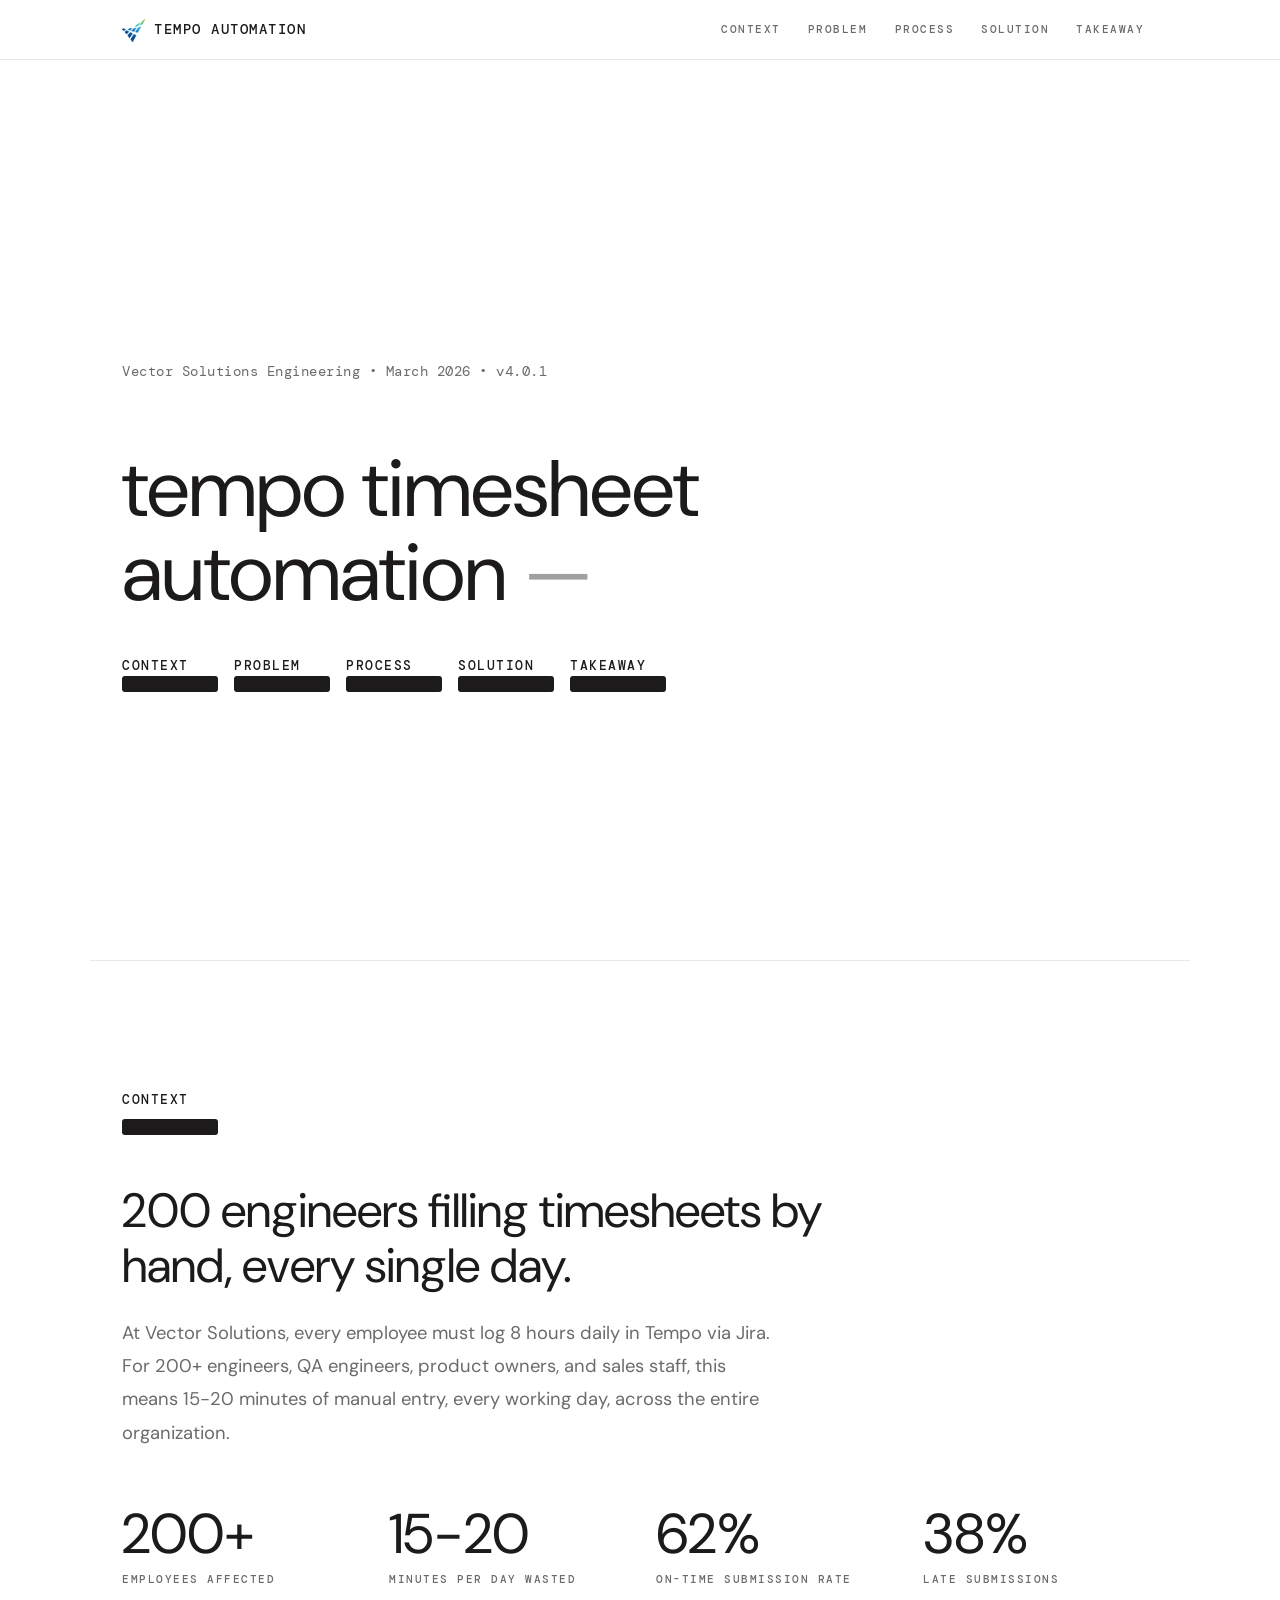
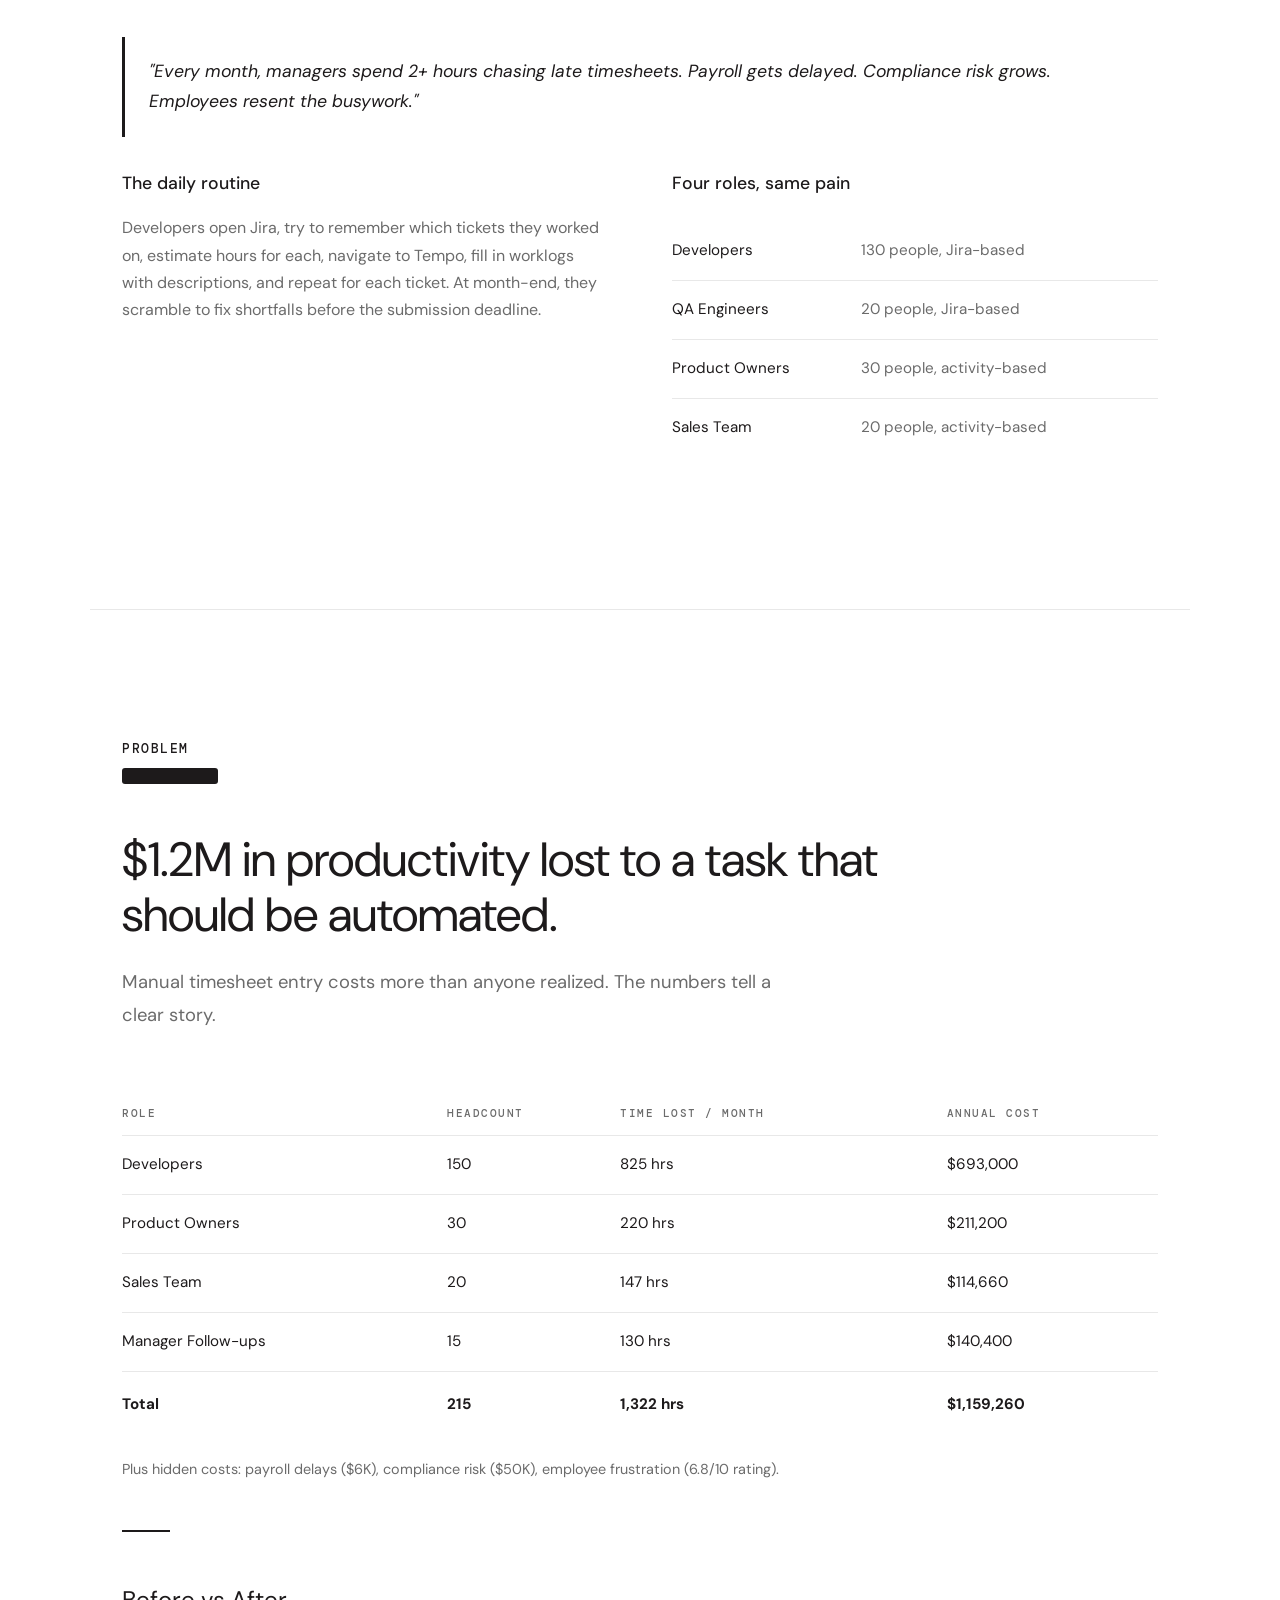
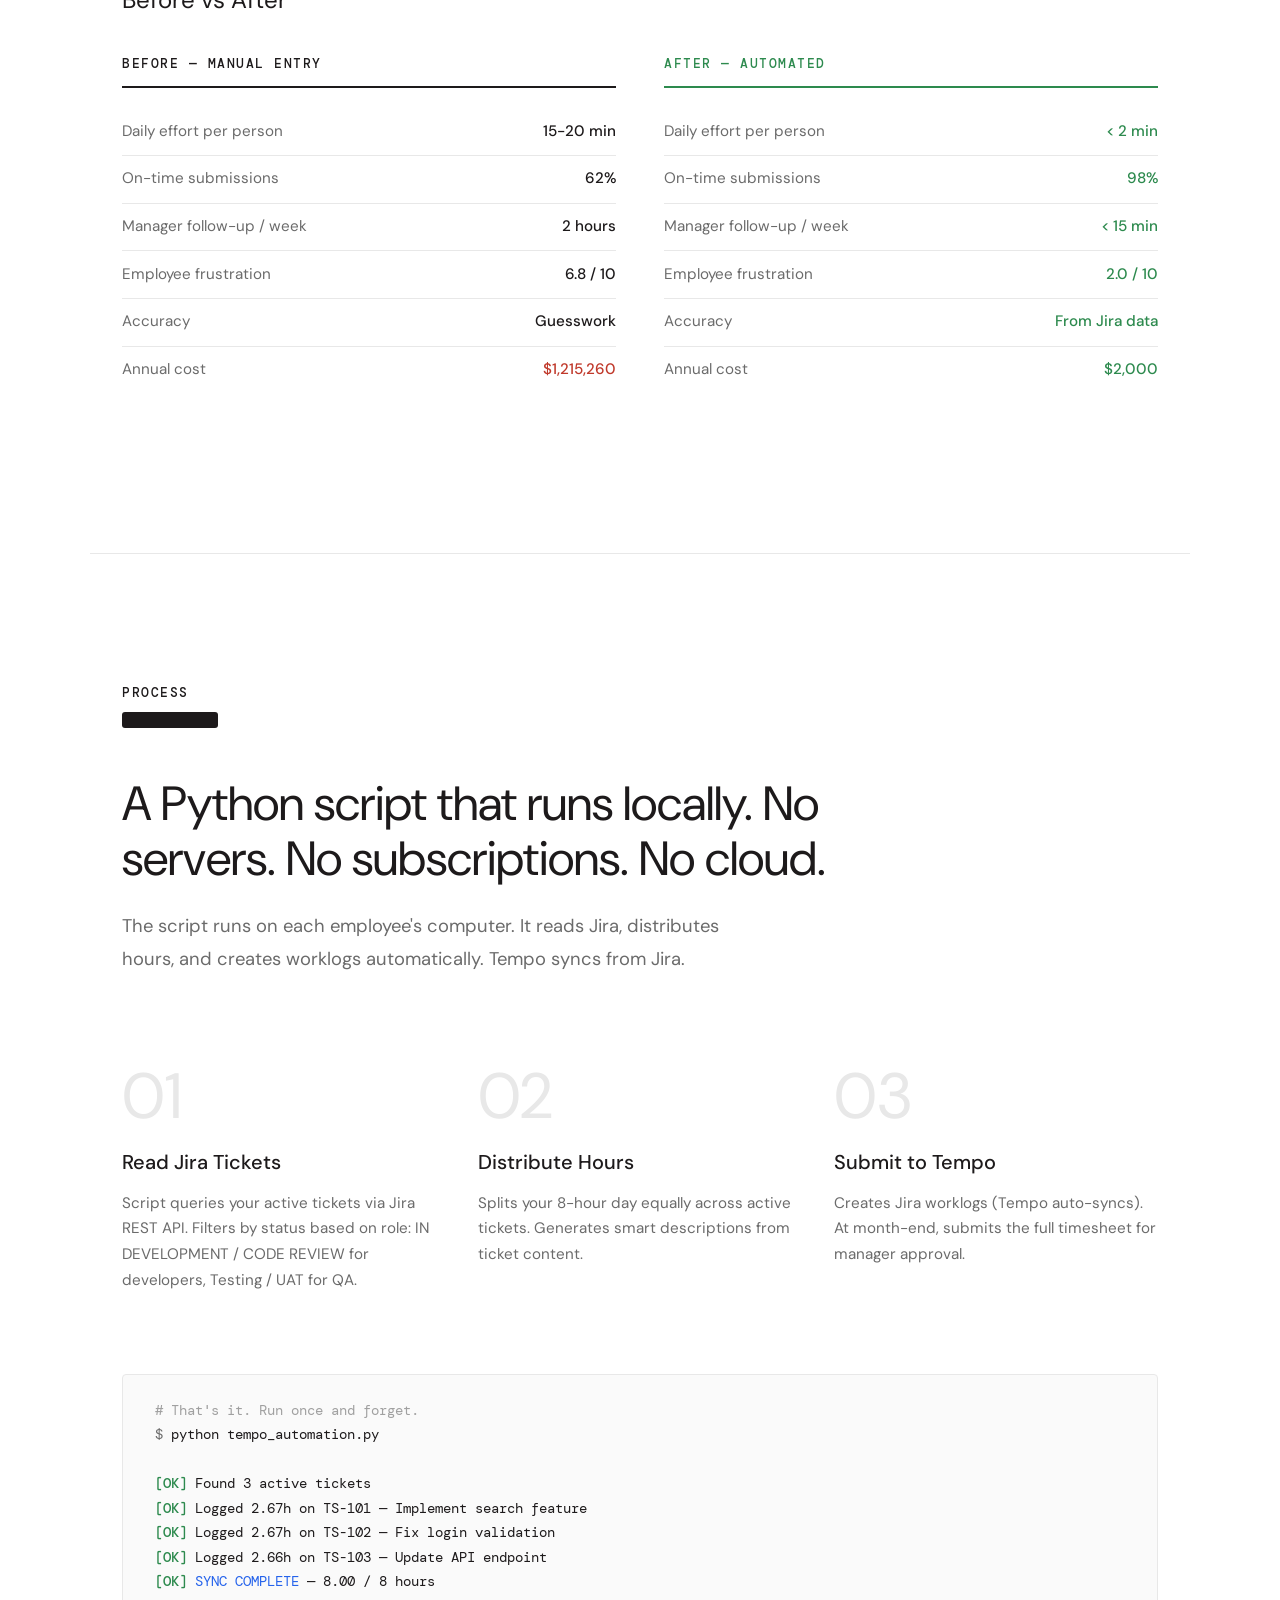
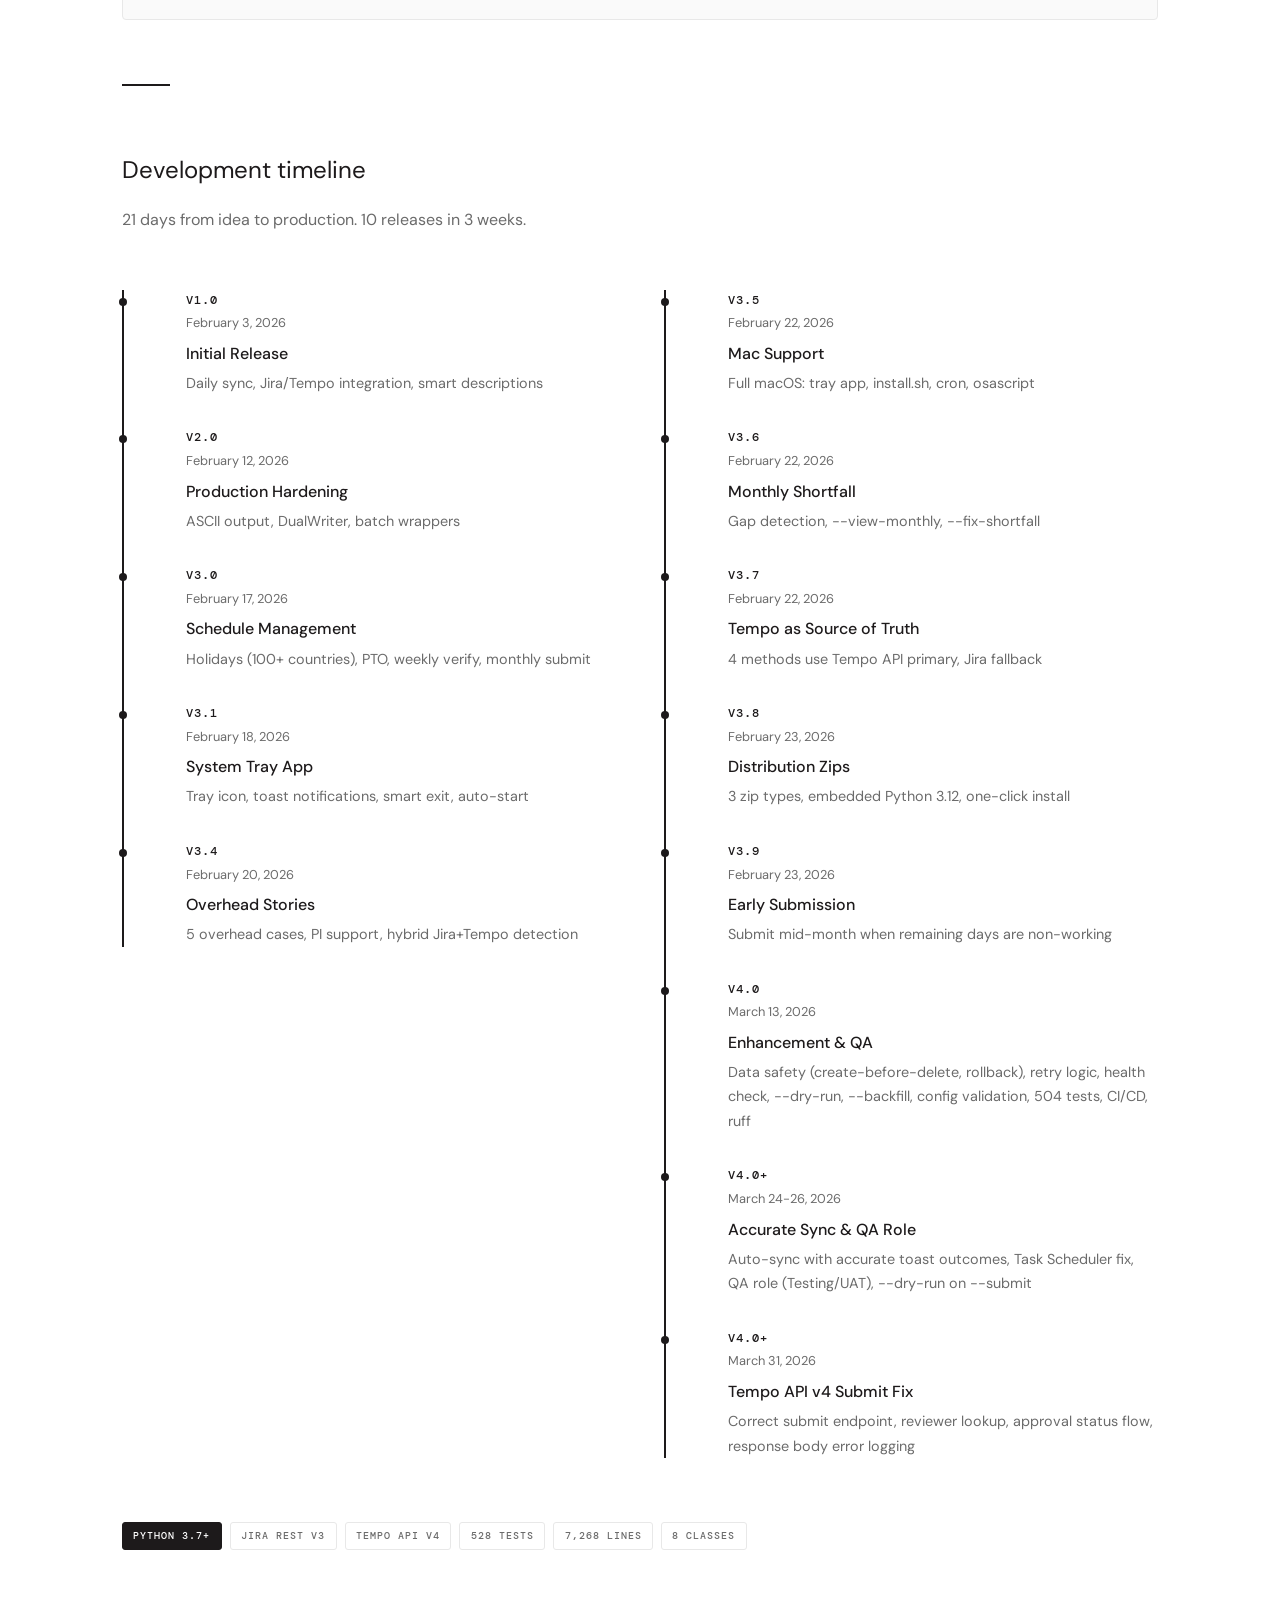
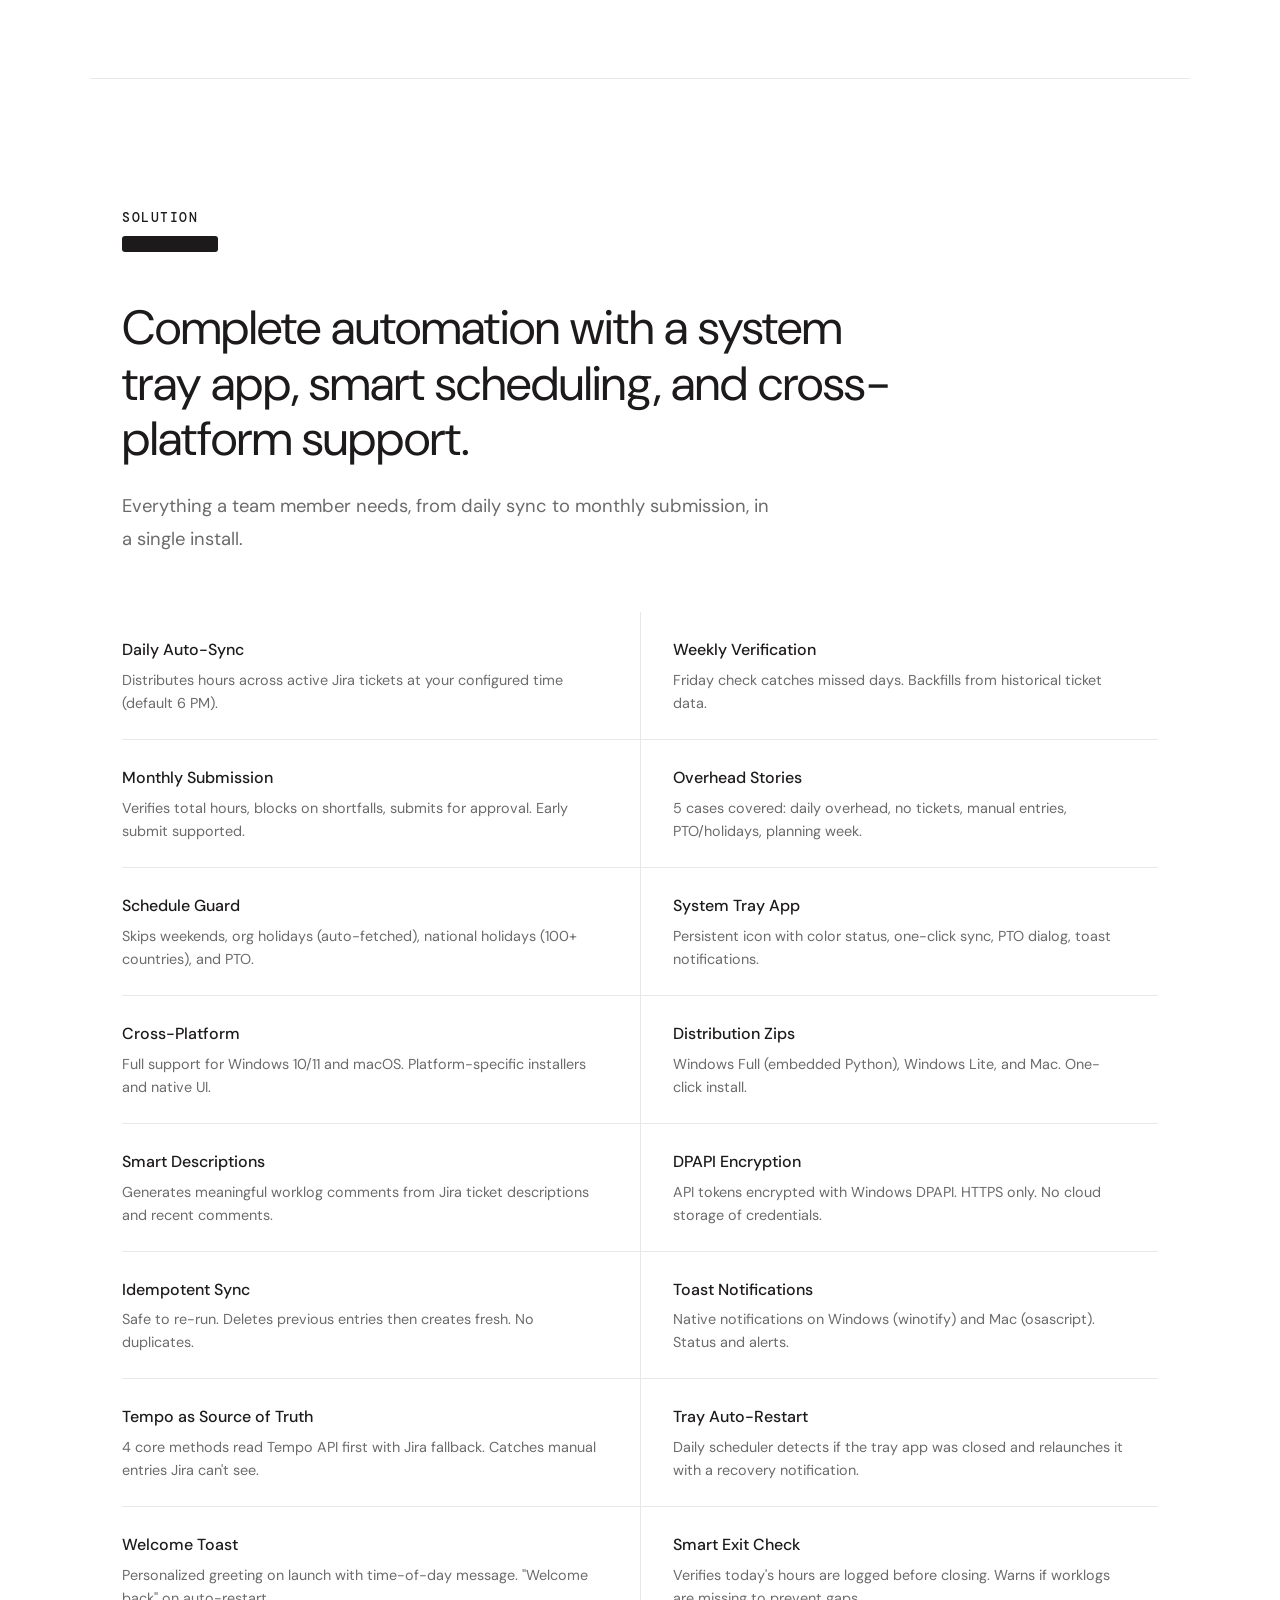
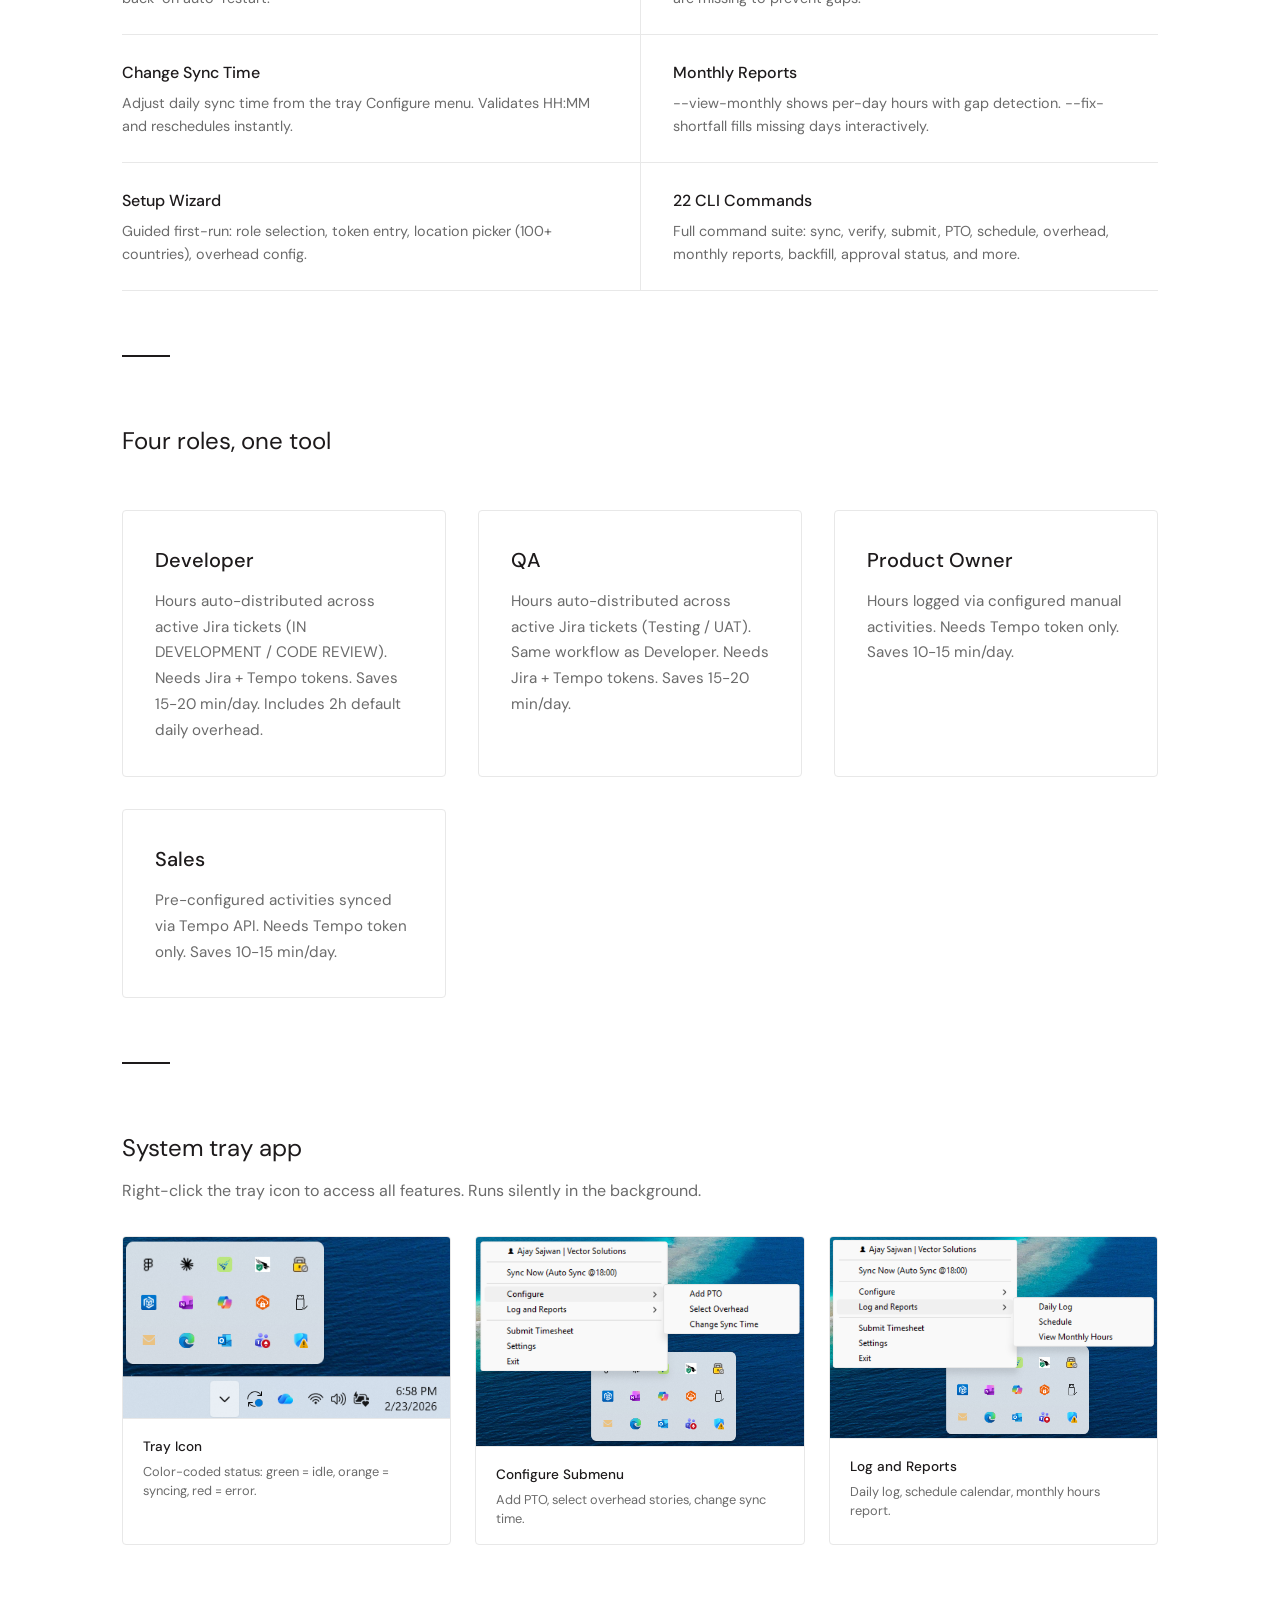
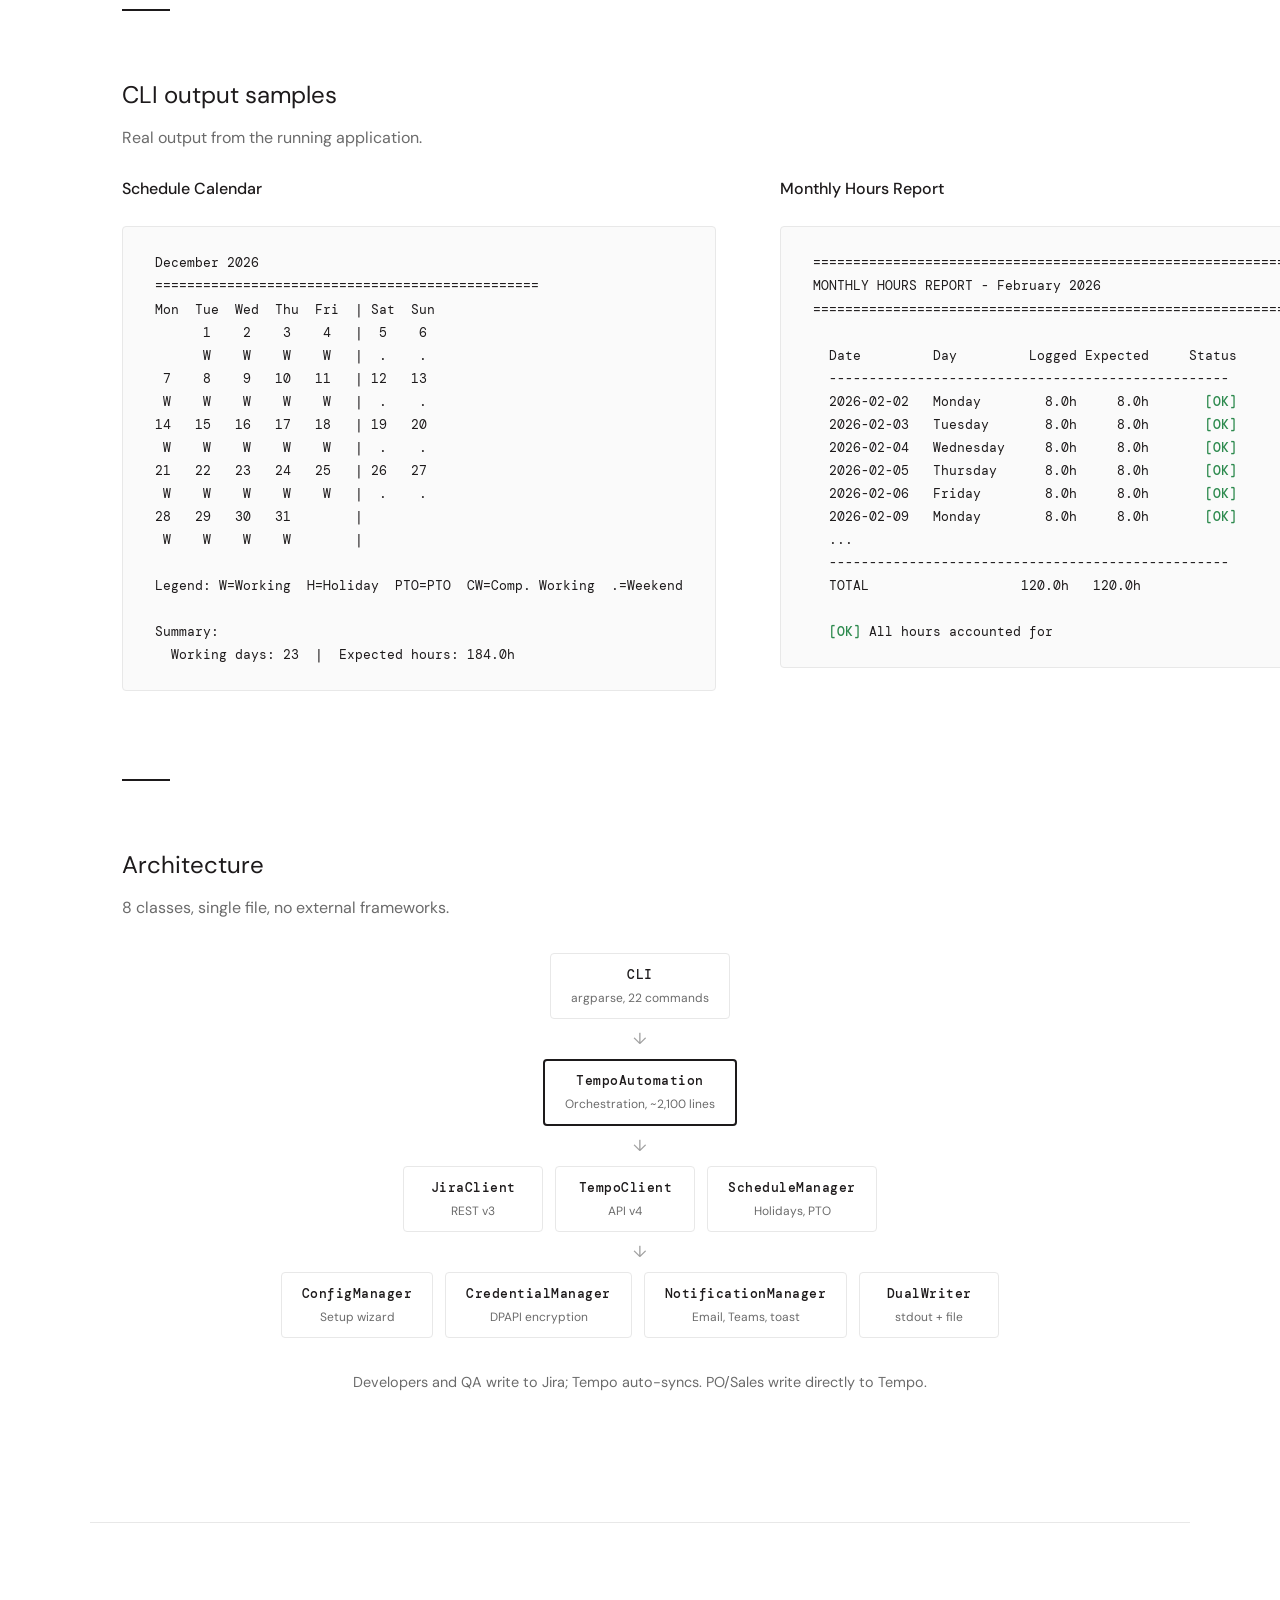
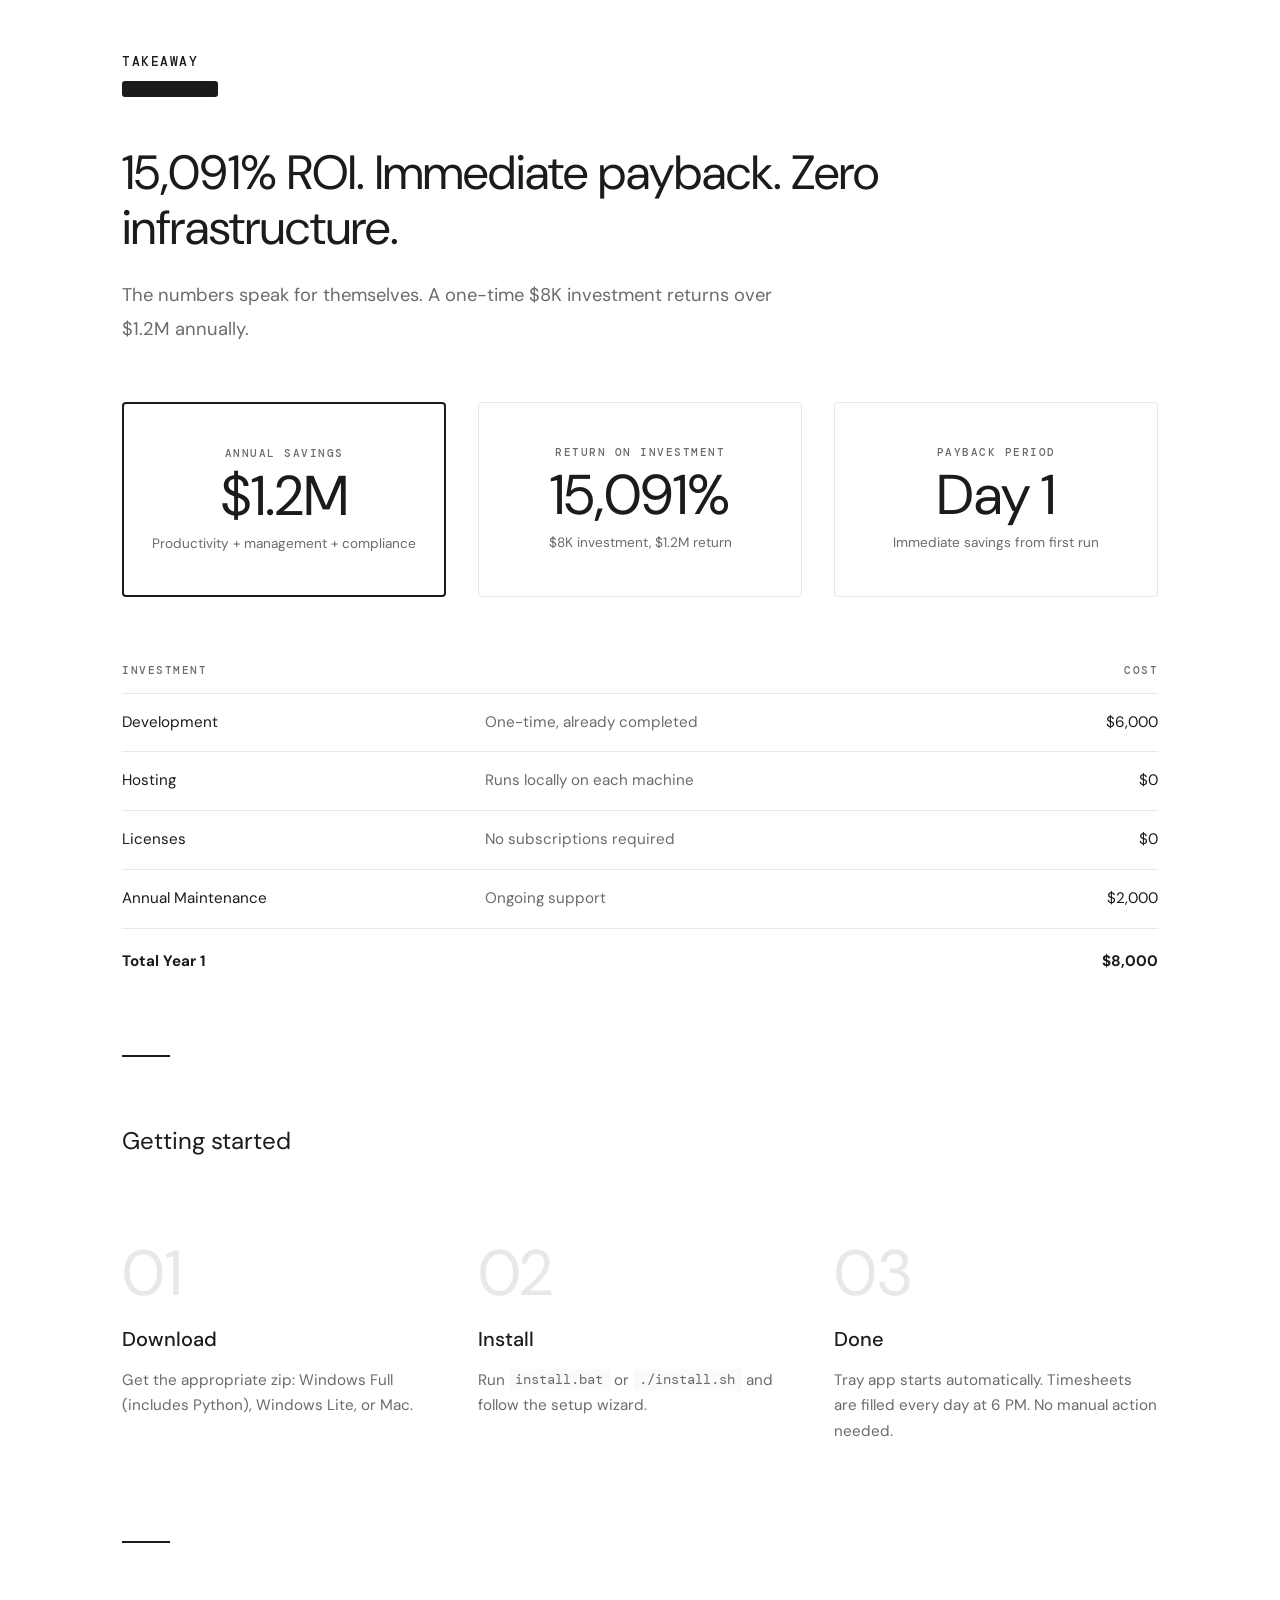
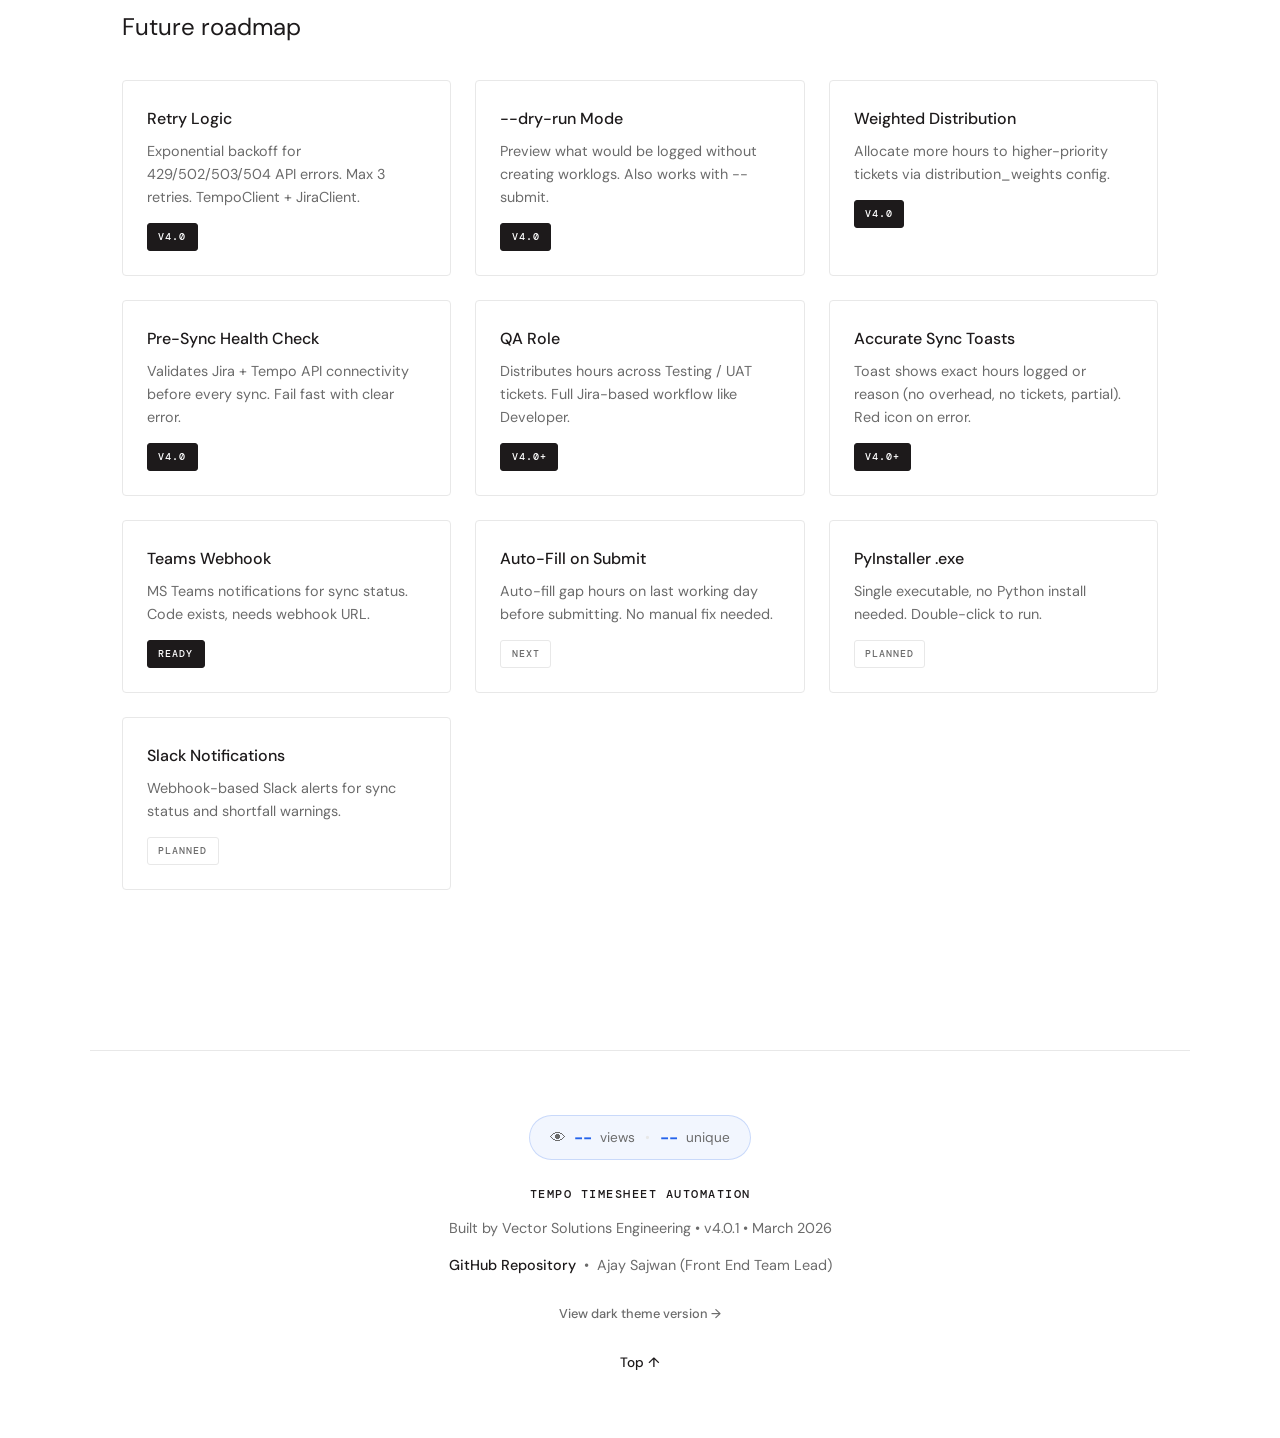
==== commit 99382fc4: "docs: update site pages with v4.0.1 version, line counts, and test counts Co-Authored-By: Claude Opu" ====
--- a/docs/site/case-study.html
+++ b/docs/site/case-study.html
@@ -36,7 +36,7 @@
      Cover
      ============================================================ -->
 <section class="cover" id="cover">
-  <div class="cover-meta">Vector Solutions Engineering &bull; March 2026 &bull; v4.0</div>
+  <div class="cover-meta">Vector Solutions Engineering &bull; March 2026 &bull; v4.0.1</div>
   <h1 class="cover-title">
     tempo timesheet<br>
     automation <span>&mdash;</span>
@@ -379,6 +379,12 @@
           <h3>Accurate Sync &amp; QA Role</h3>
           <p>Auto-sync with accurate toast outcomes, Task Scheduler fix, QA role (Testing/UAT), --dry-run on --submit</p>
         </div>
+        <div class="timeline-item">
+          <div class="version-tag">v4.0+</div>
+          <div class="date">March 31, 2026</div>
+          <h3>Tempo API v4 Submit Fix</h3>
+          <p>Correct submit endpoint, reviewer lookup, approval status flow, response body error logging</p>
+        </div>
       </div>
     </div>
   </div>
@@ -387,8 +393,8 @@
     <span class="tag dark">Python 3.7+</span>
     <span class="tag">Jira REST v3</span>
     <span class="tag">Tempo API v4</span>
-    <span class="tag">504 Tests</span>
-    <span class="tag">5,764 Lines</span>
+    <span class="tag">528 Tests</span>
+    <span class="tag">7,268 Lines</span>
     <span class="tag">8 Classes</span>
   </div>
 </section>
@@ -794,7 +800,7 @@
     <span id="visitor-count" class="view-count">--</span> unique
   </div>
   <div class="footer-brand">Tempo Timesheet Automation</div>
-  <p style="margin: 0.75rem 0;">Built by Vector Solutions Engineering &bull; v4.0 &bull; March 2026</p>
+  <p style="margin: 0.75rem 0;">Built by Vector Solutions Engineering &bull; v4.0.1 &bull; March 2026</p>
   <p>
     <a href="https://github.com/ajay-sajwan-vectorsolutions/timesheet-for-tempo">GitHub Repository</a>
     &nbsp;&bull;&nbsp;
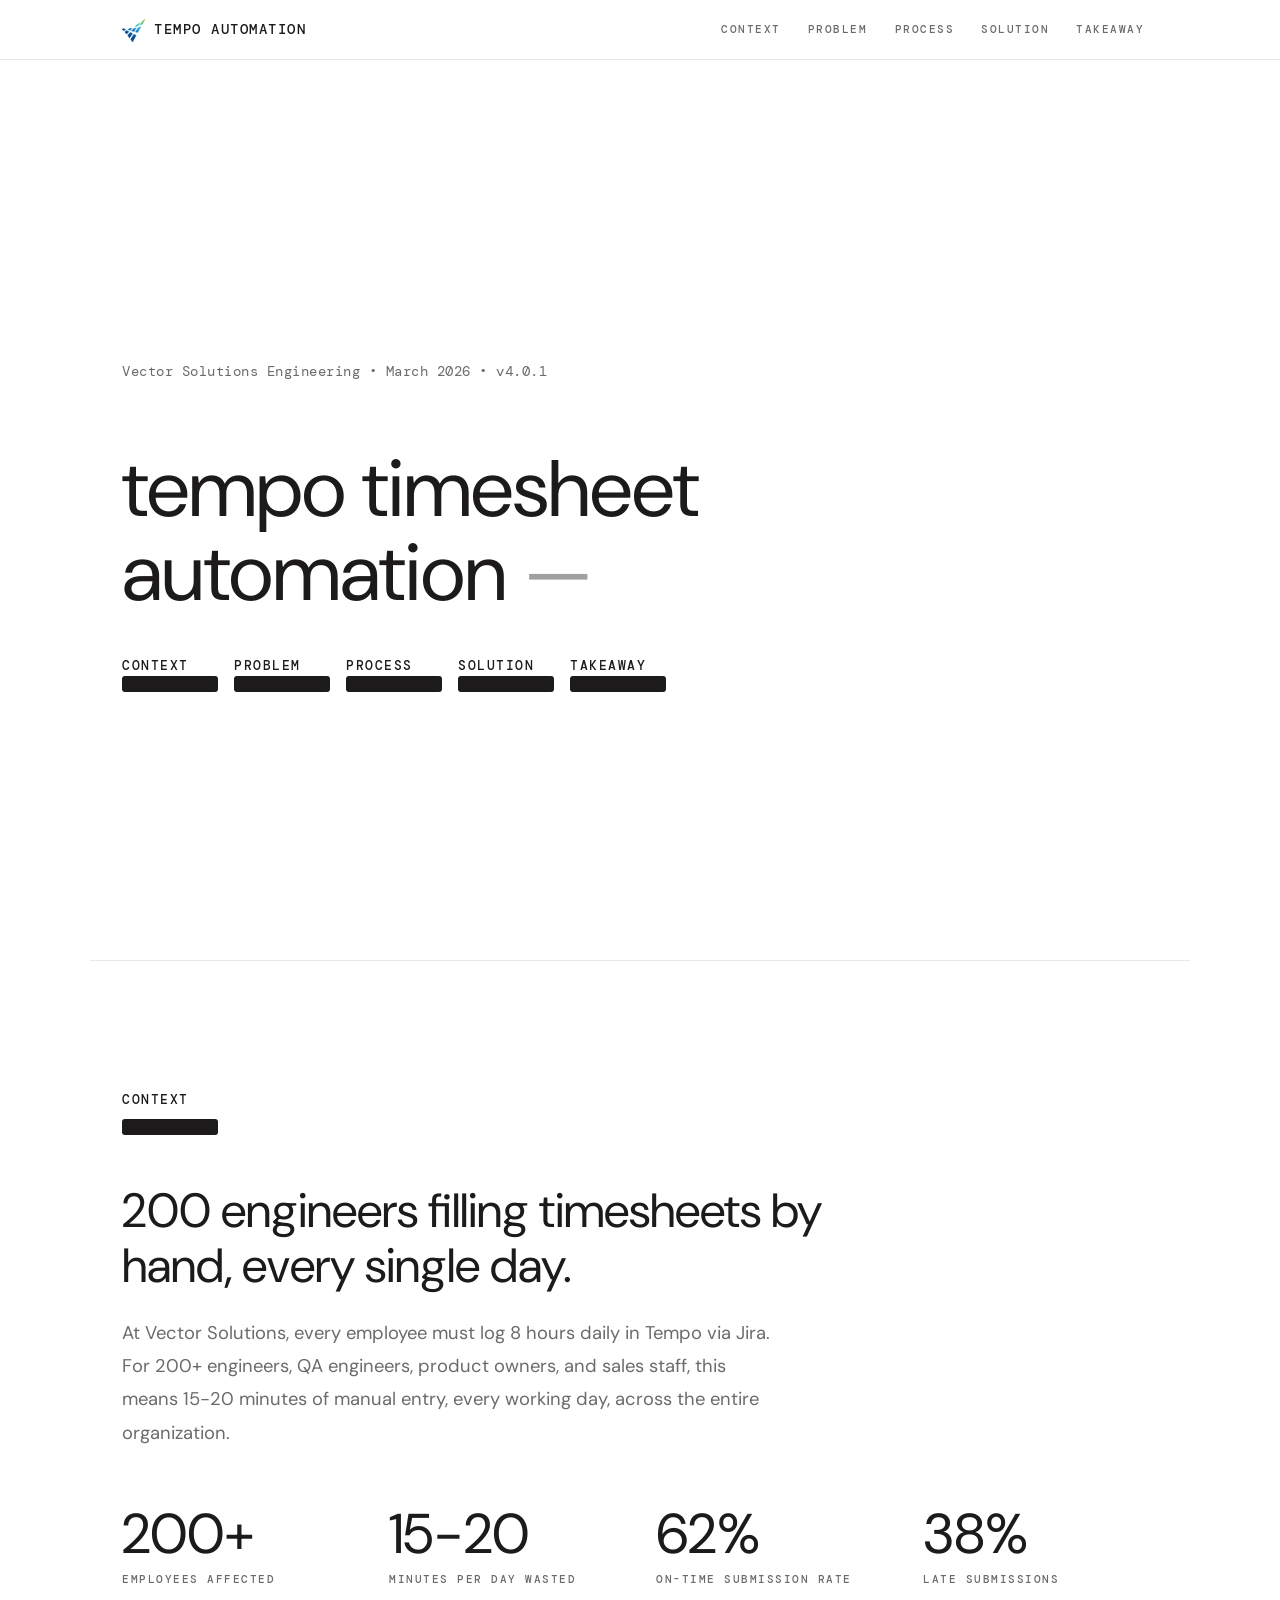
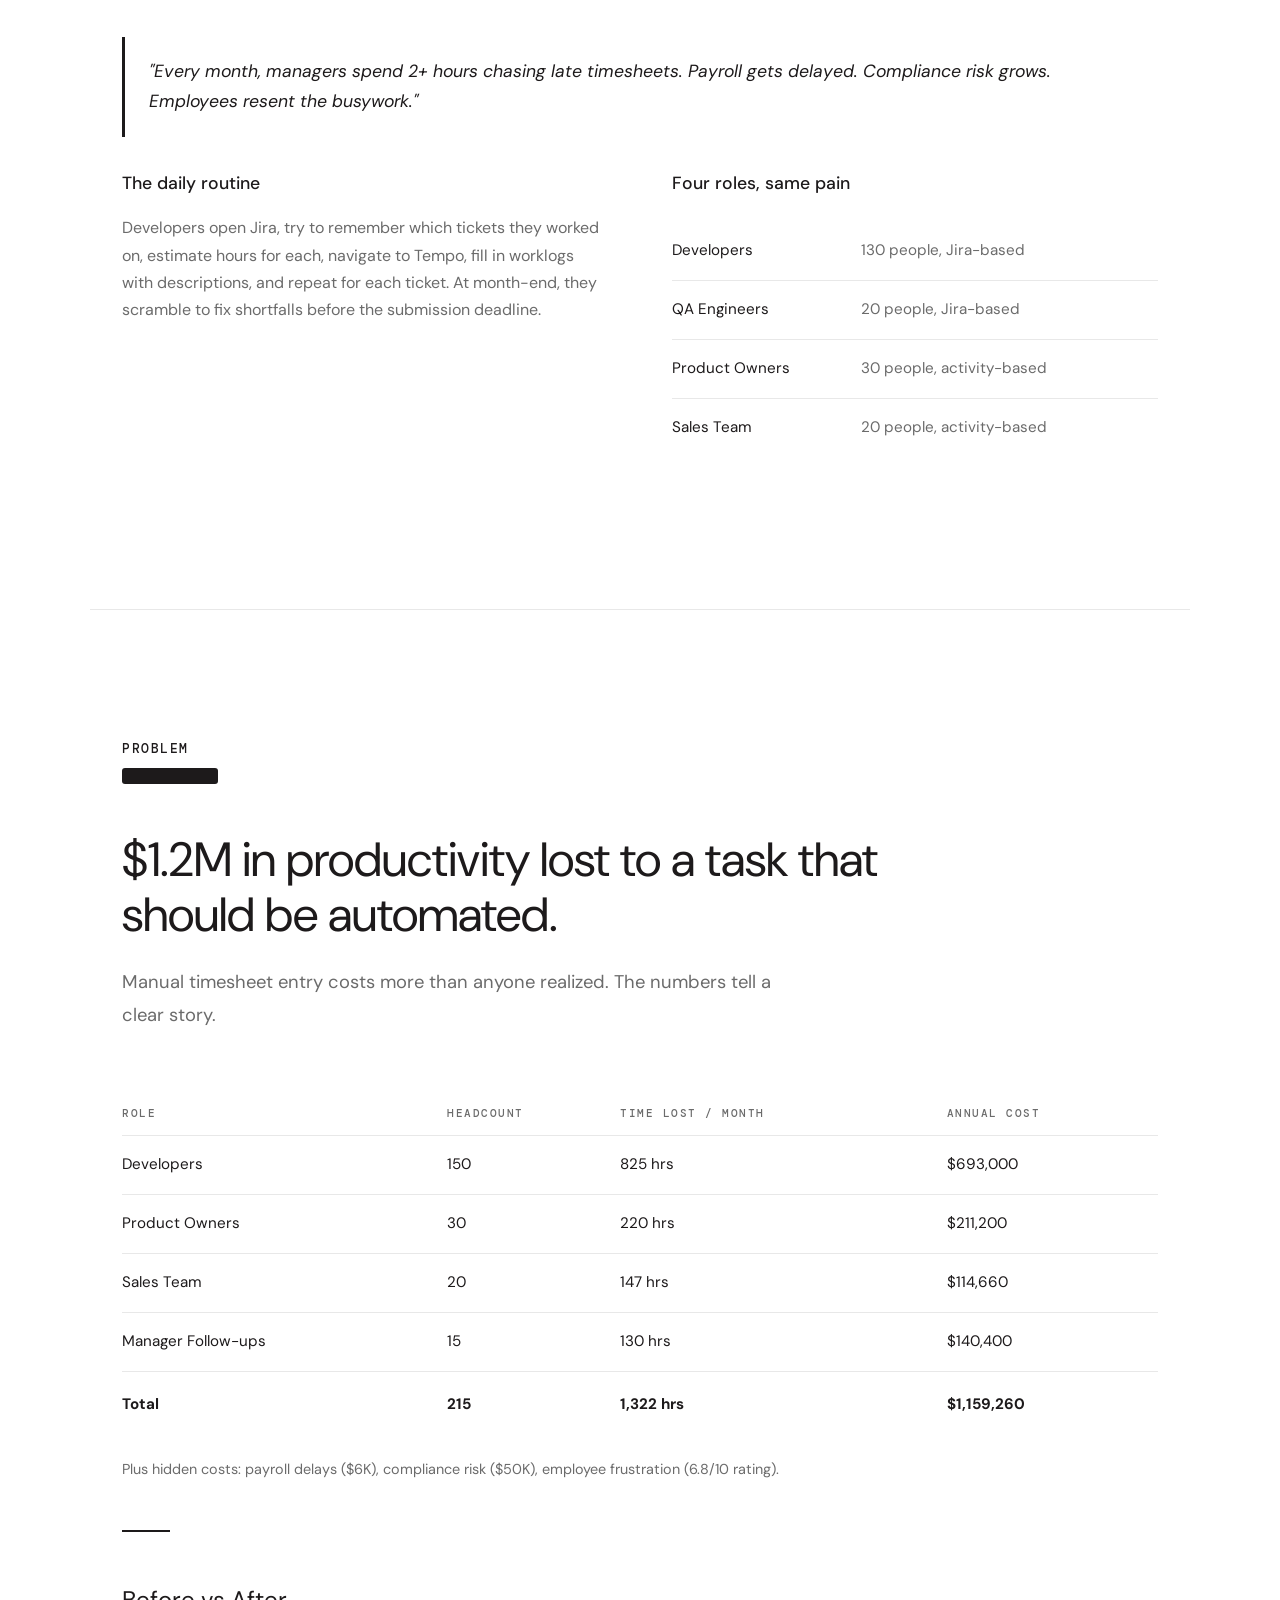
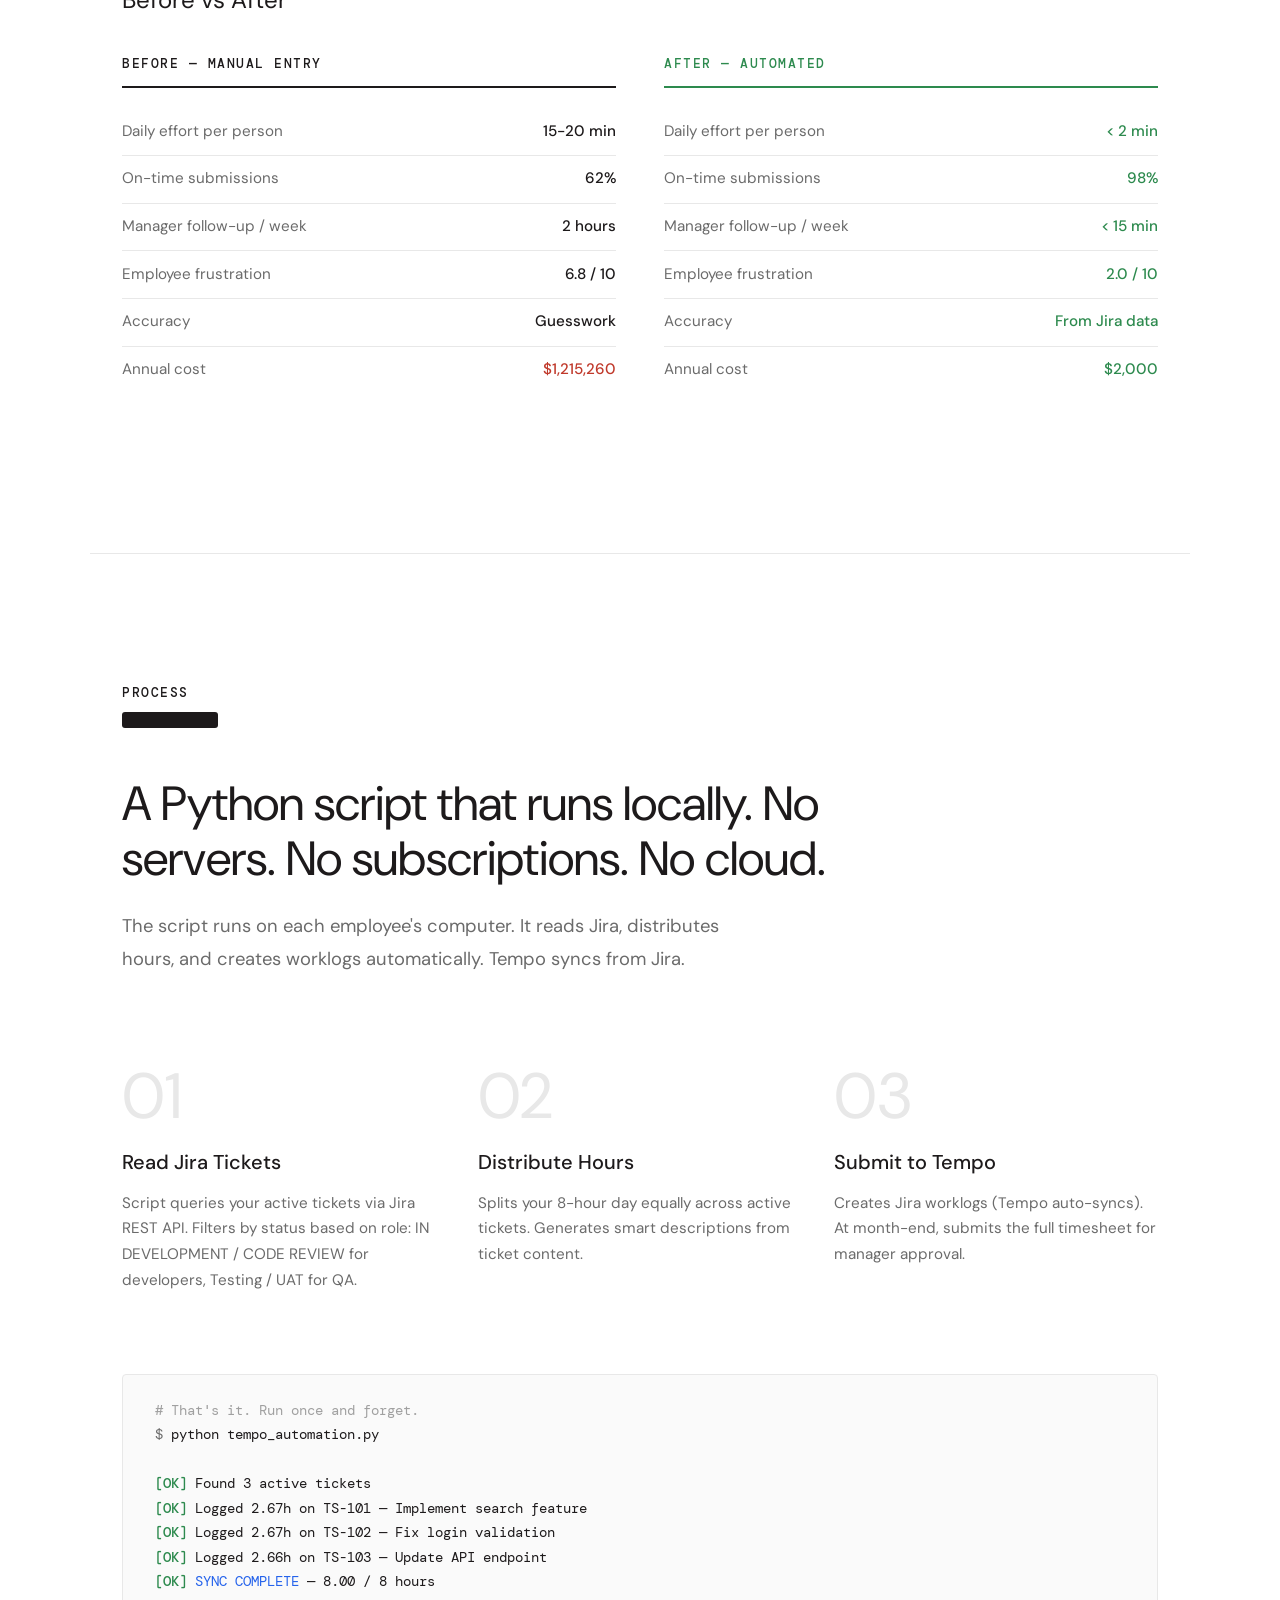
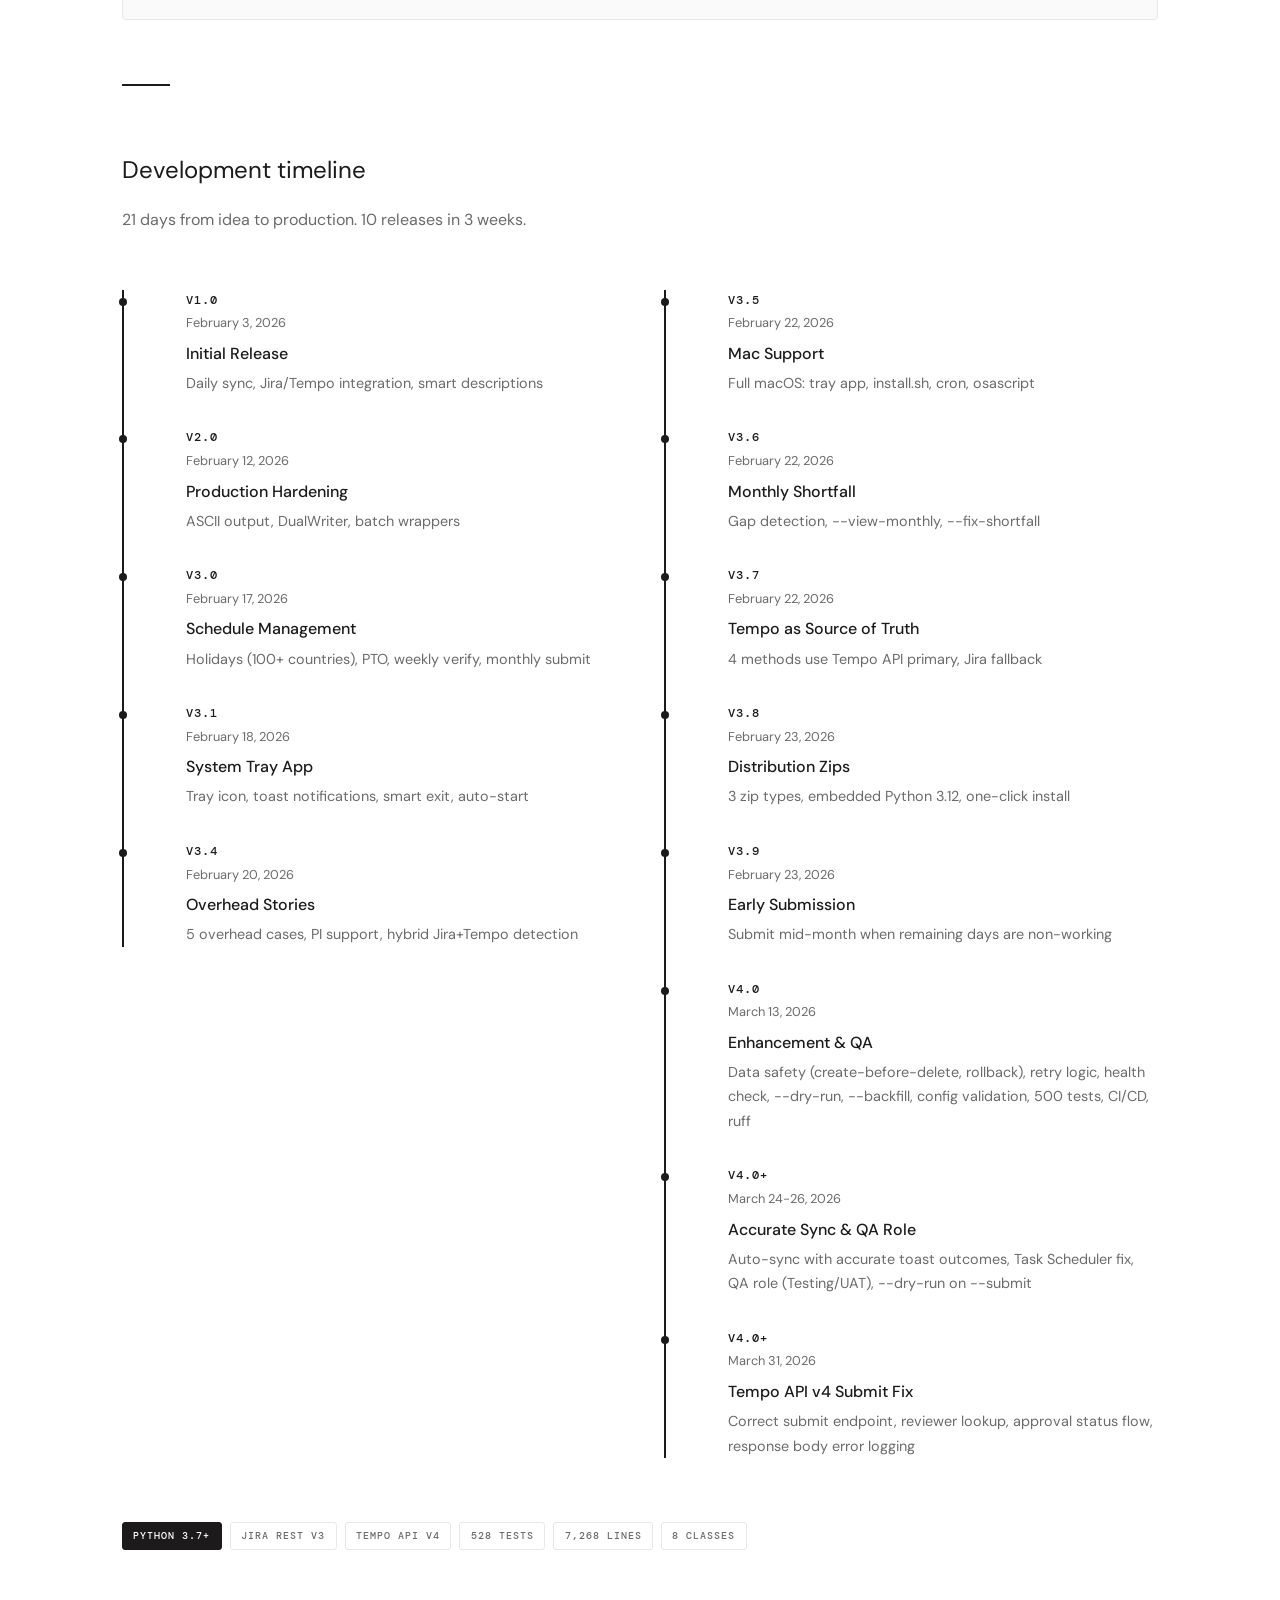
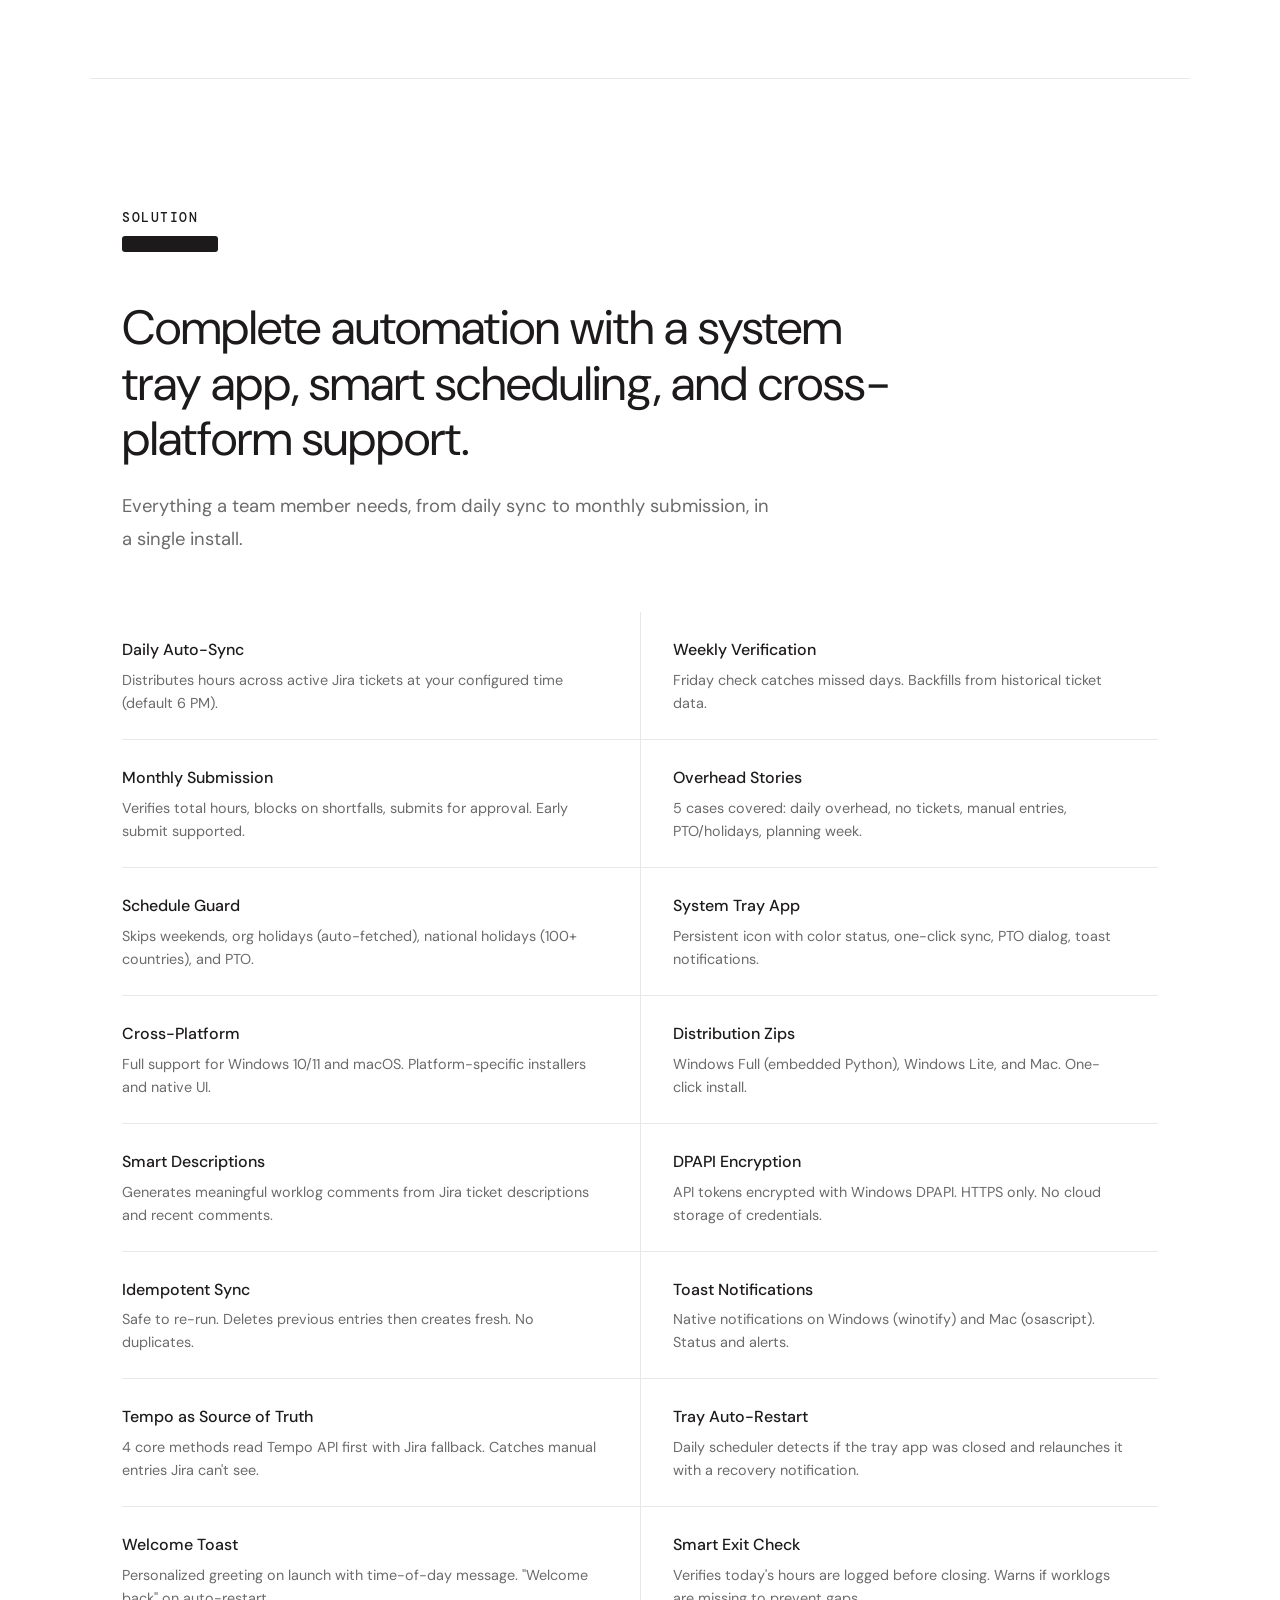
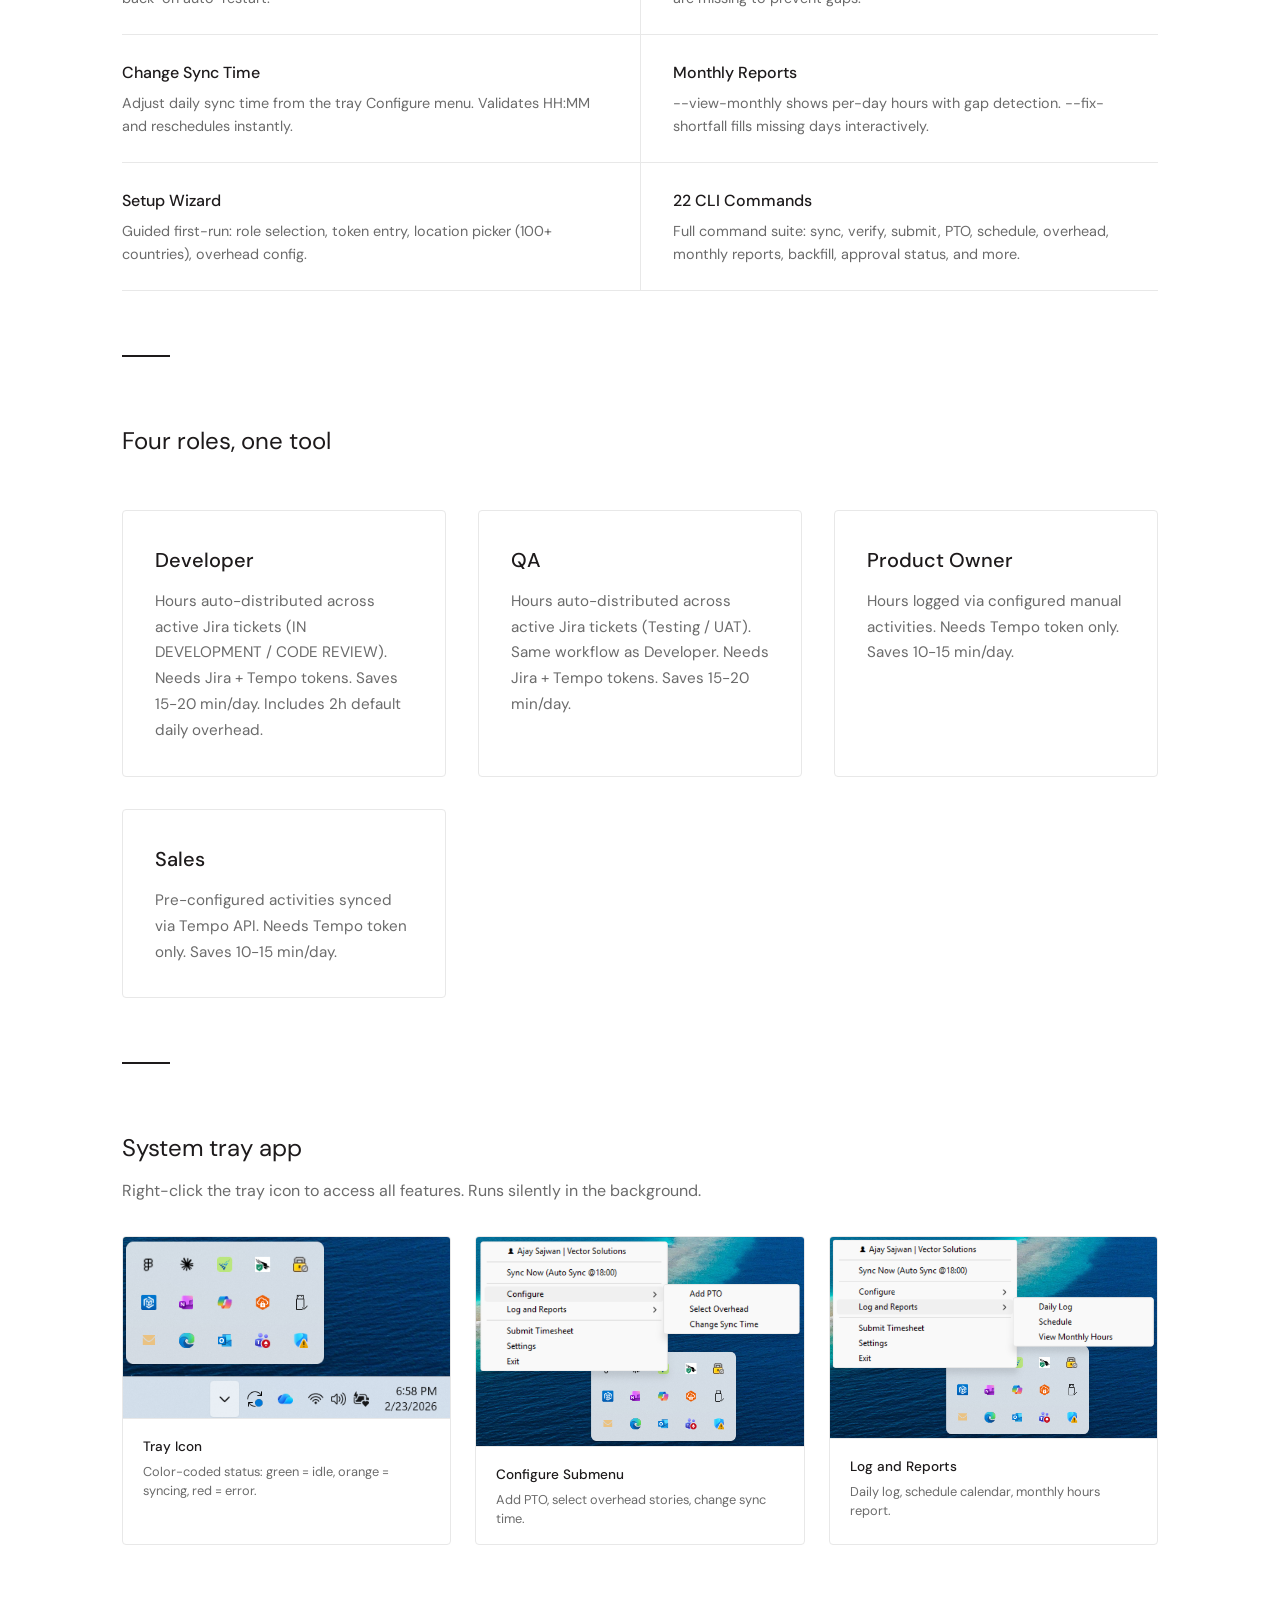
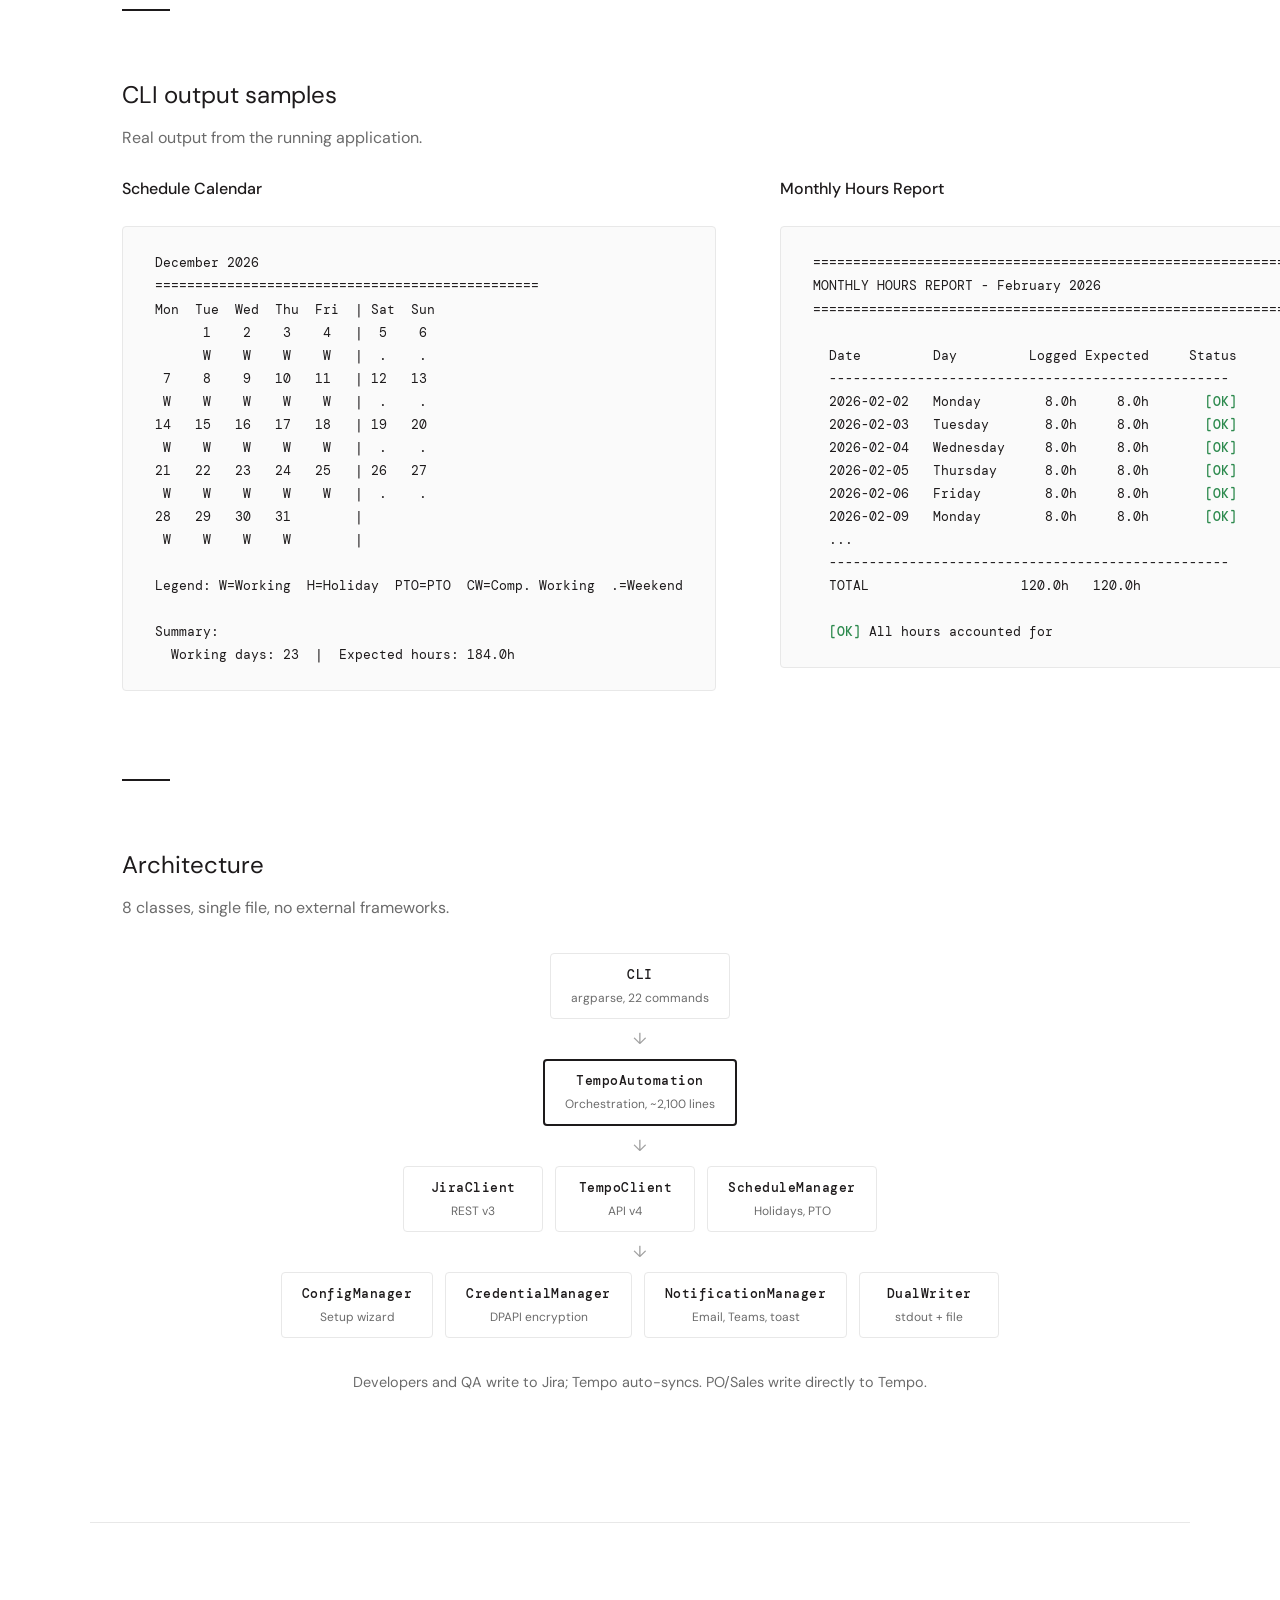
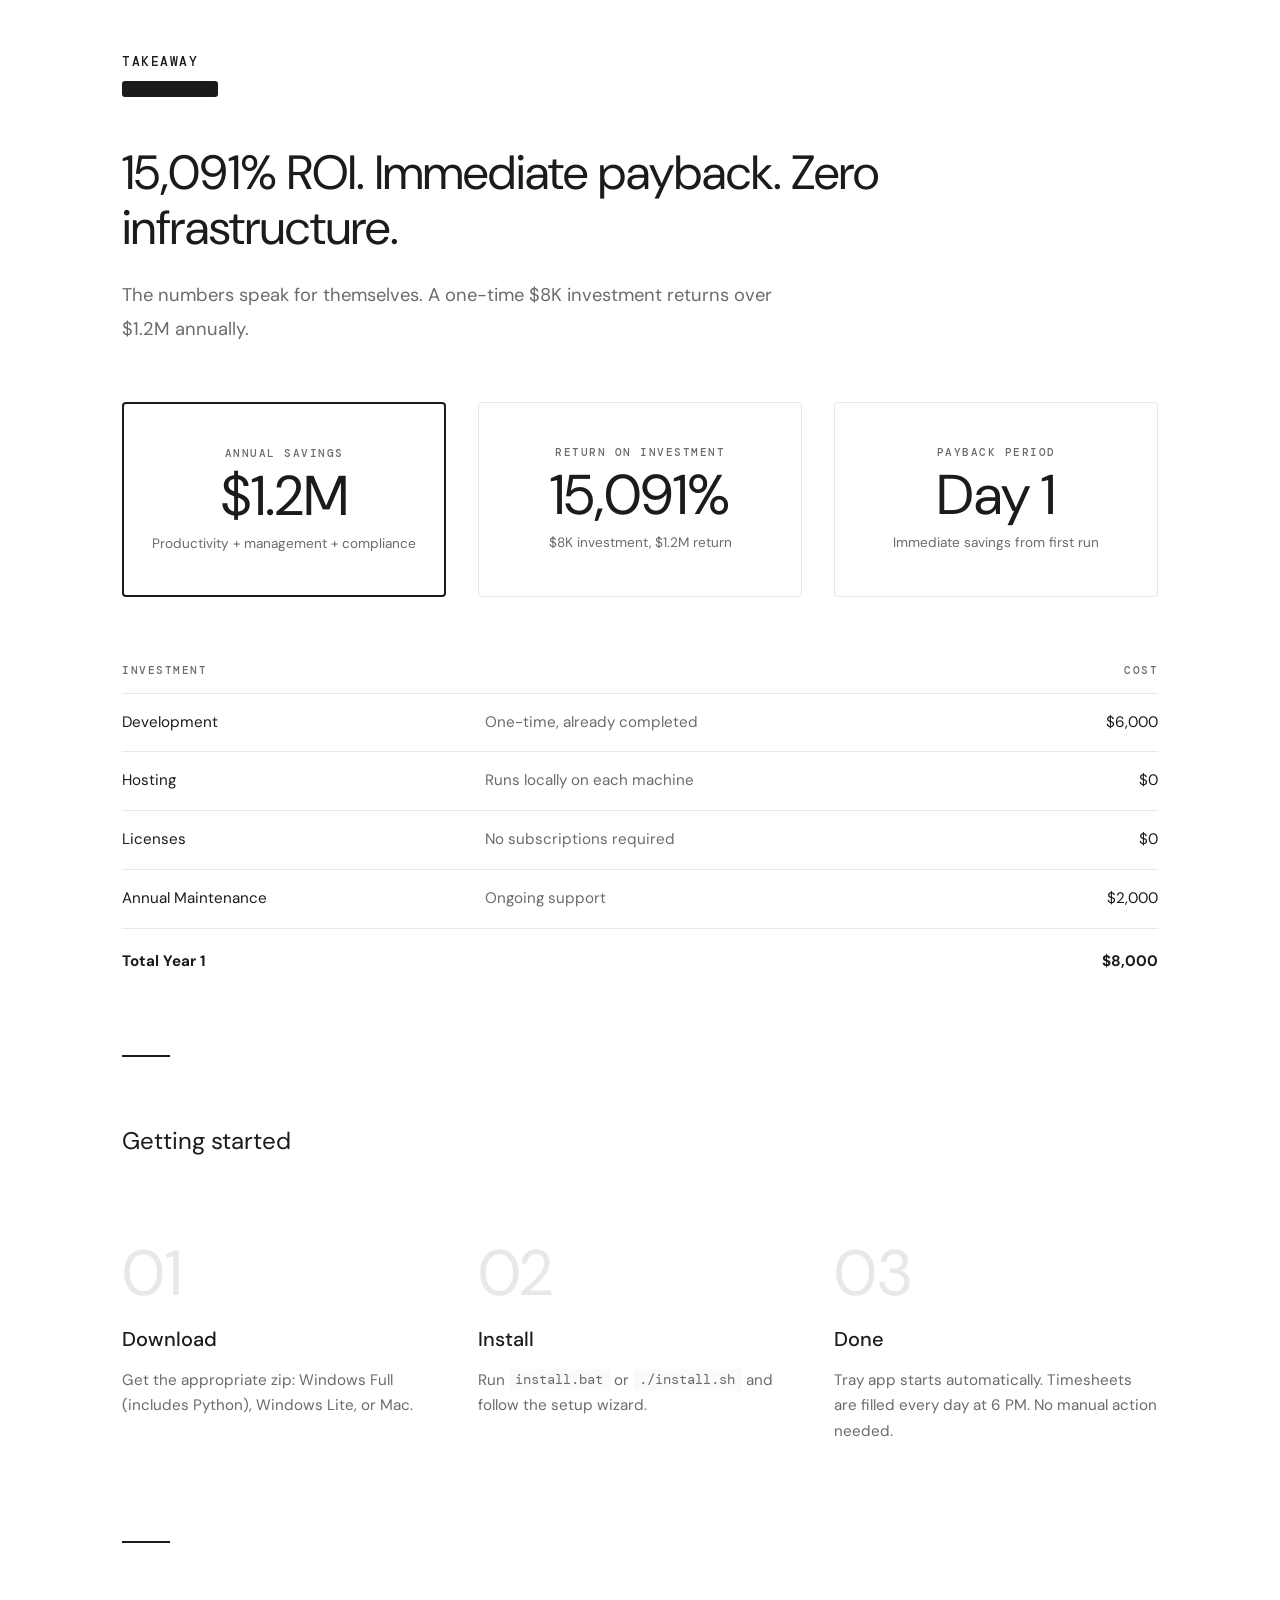
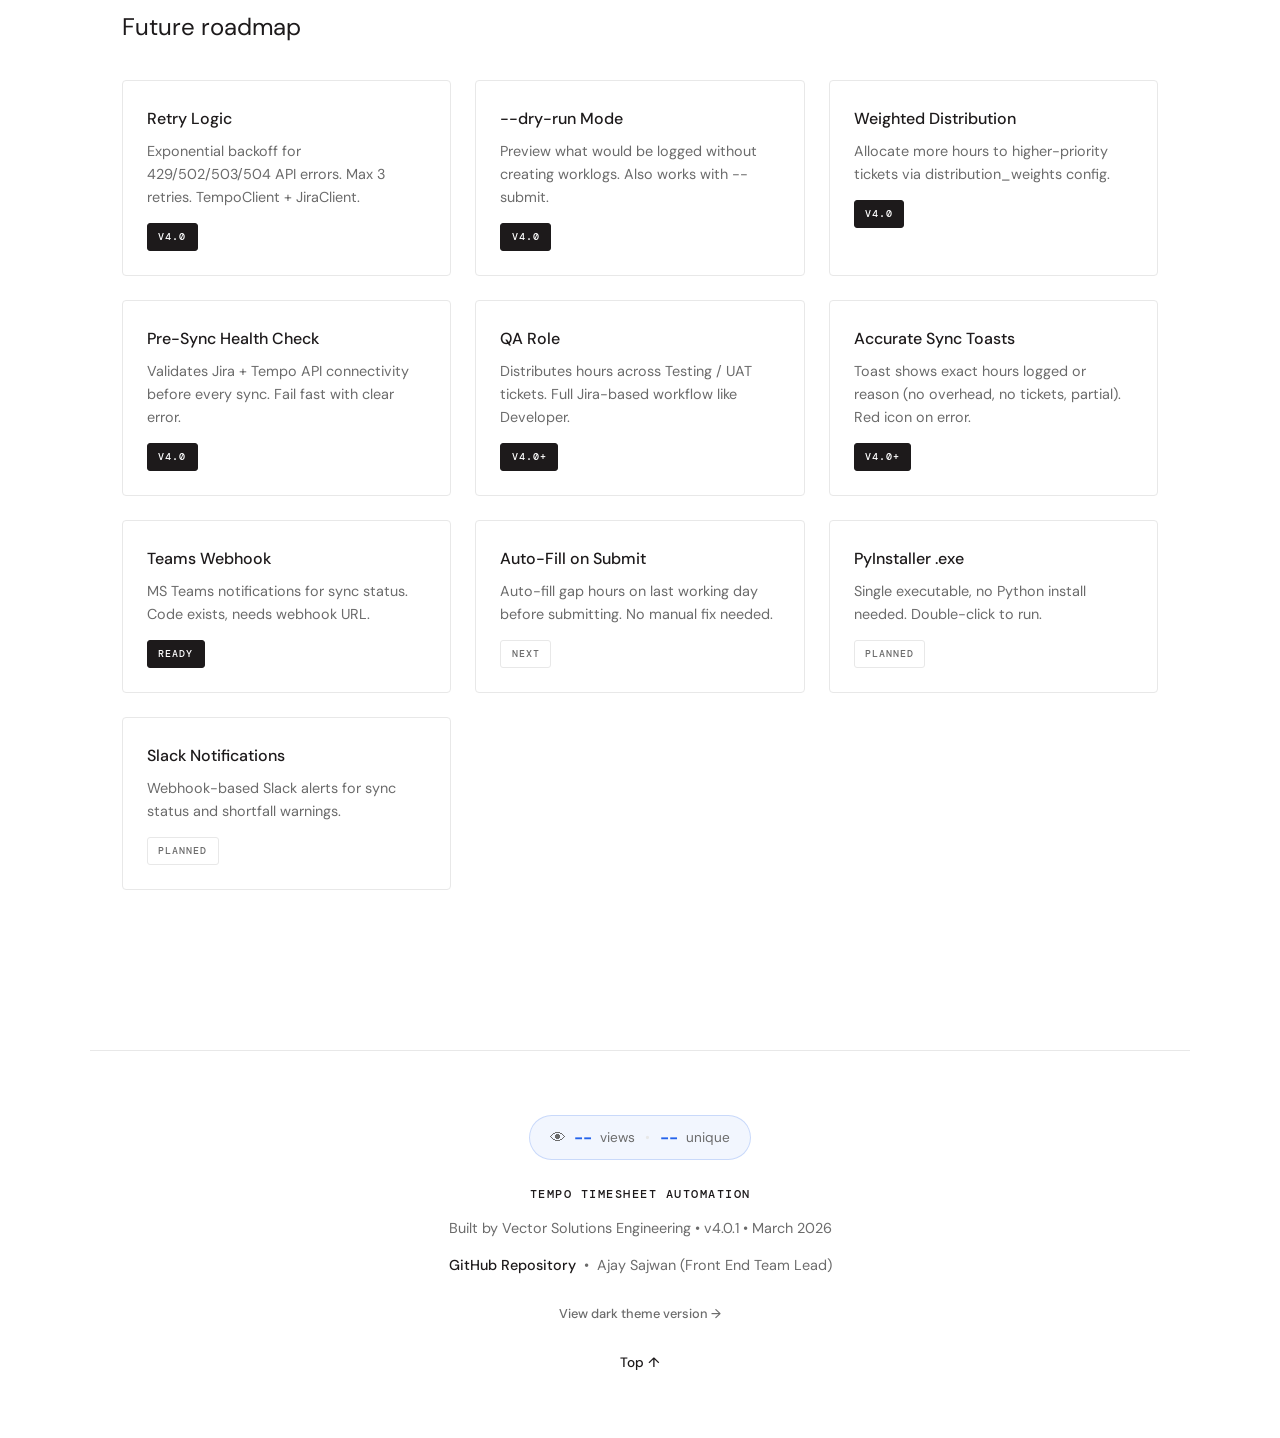
==== commit 9732c46f: "docs: refresh site pages with current version metrics Update both HTML site pages to reflect the cur" ====
--- a/docs/site/case-study.html
+++ b/docs/site/case-study.html
@@ -371,7 +371,7 @@
           <div class="version-tag">v4.0</div>
           <div class="date">March 13, 2026</div>
           <h3>Enhancement &amp; QA</h3>
-          <p>Data safety (create-before-delete, rollback), retry logic, health check, --dry-run, --backfill, config validation, 504 tests, CI/CD, ruff</p>
+          <p>Data safety (create-before-delete, rollback), retry logic, health check, --dry-run, --backfill, config validation, 500 tests, CI/CD, ruff</p>
         </div>
         <div class="timeline-item">
           <div class="version-tag">v4.0+</div>
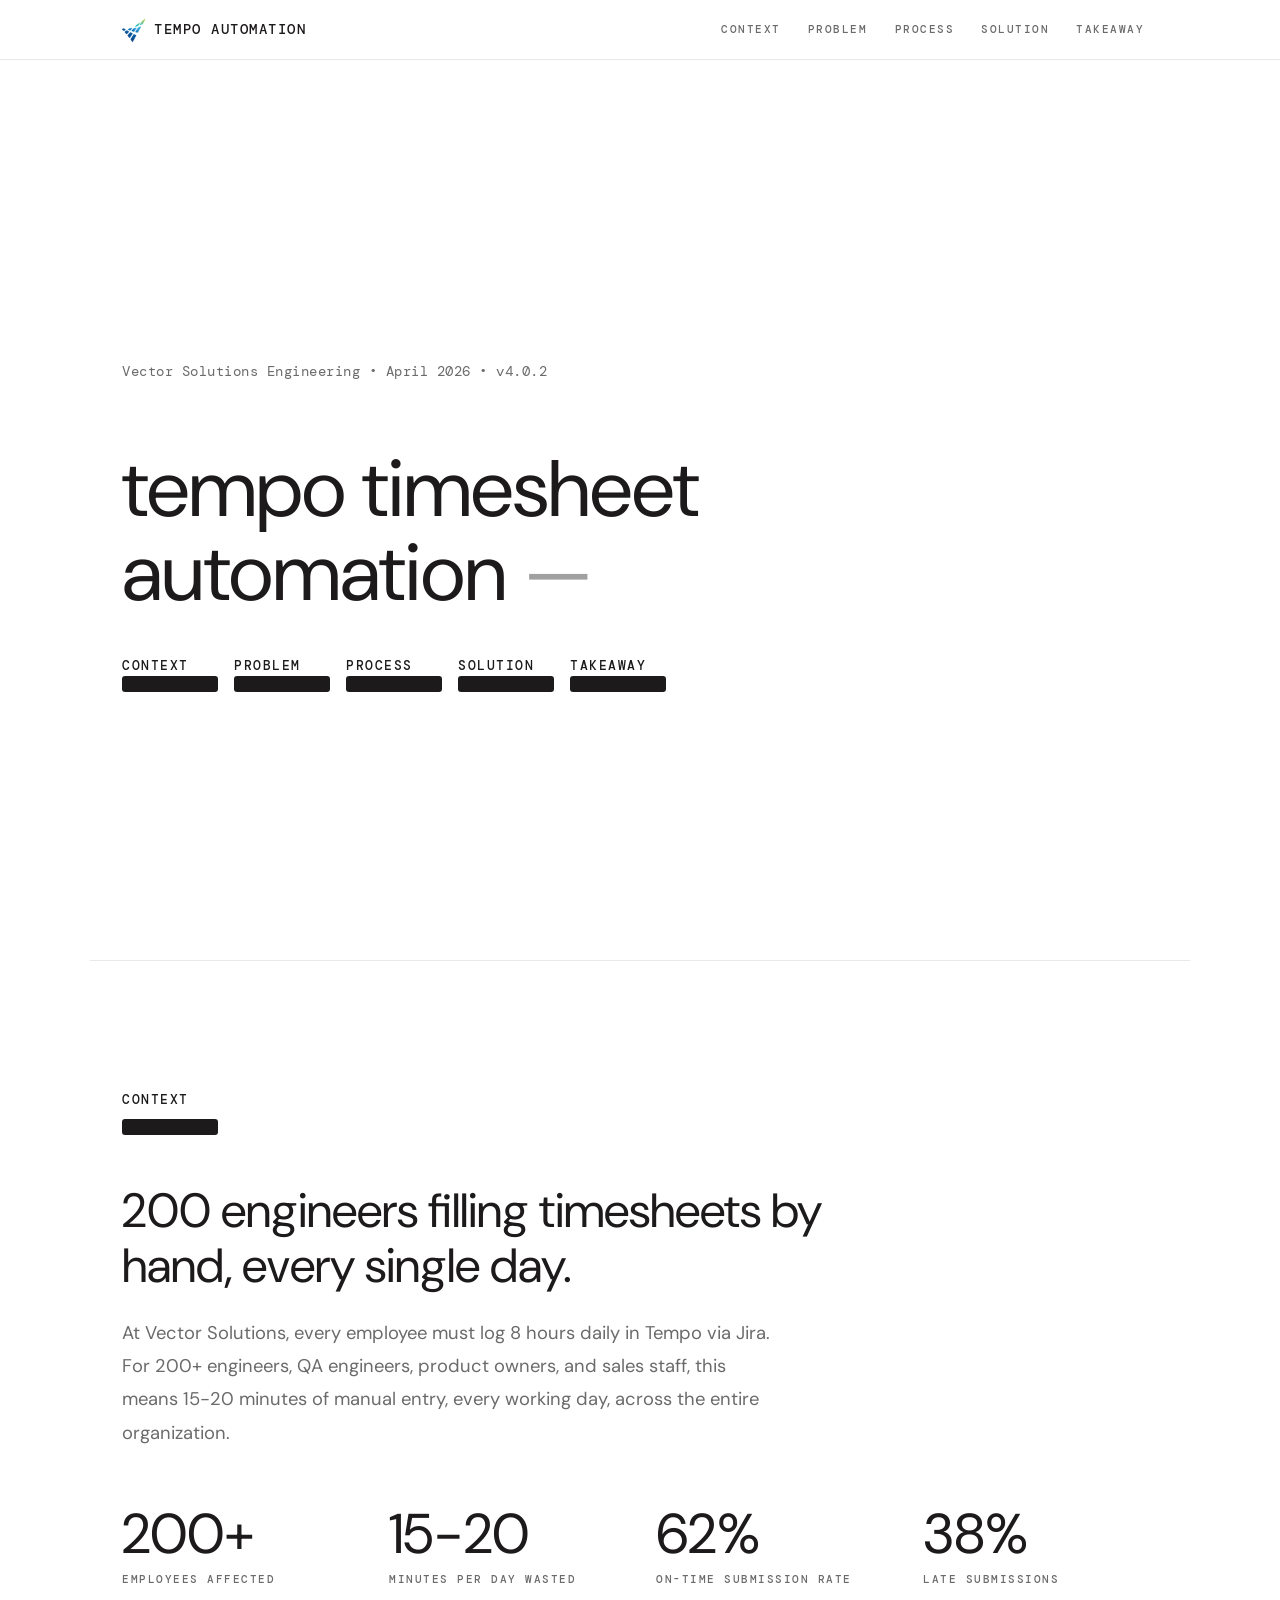
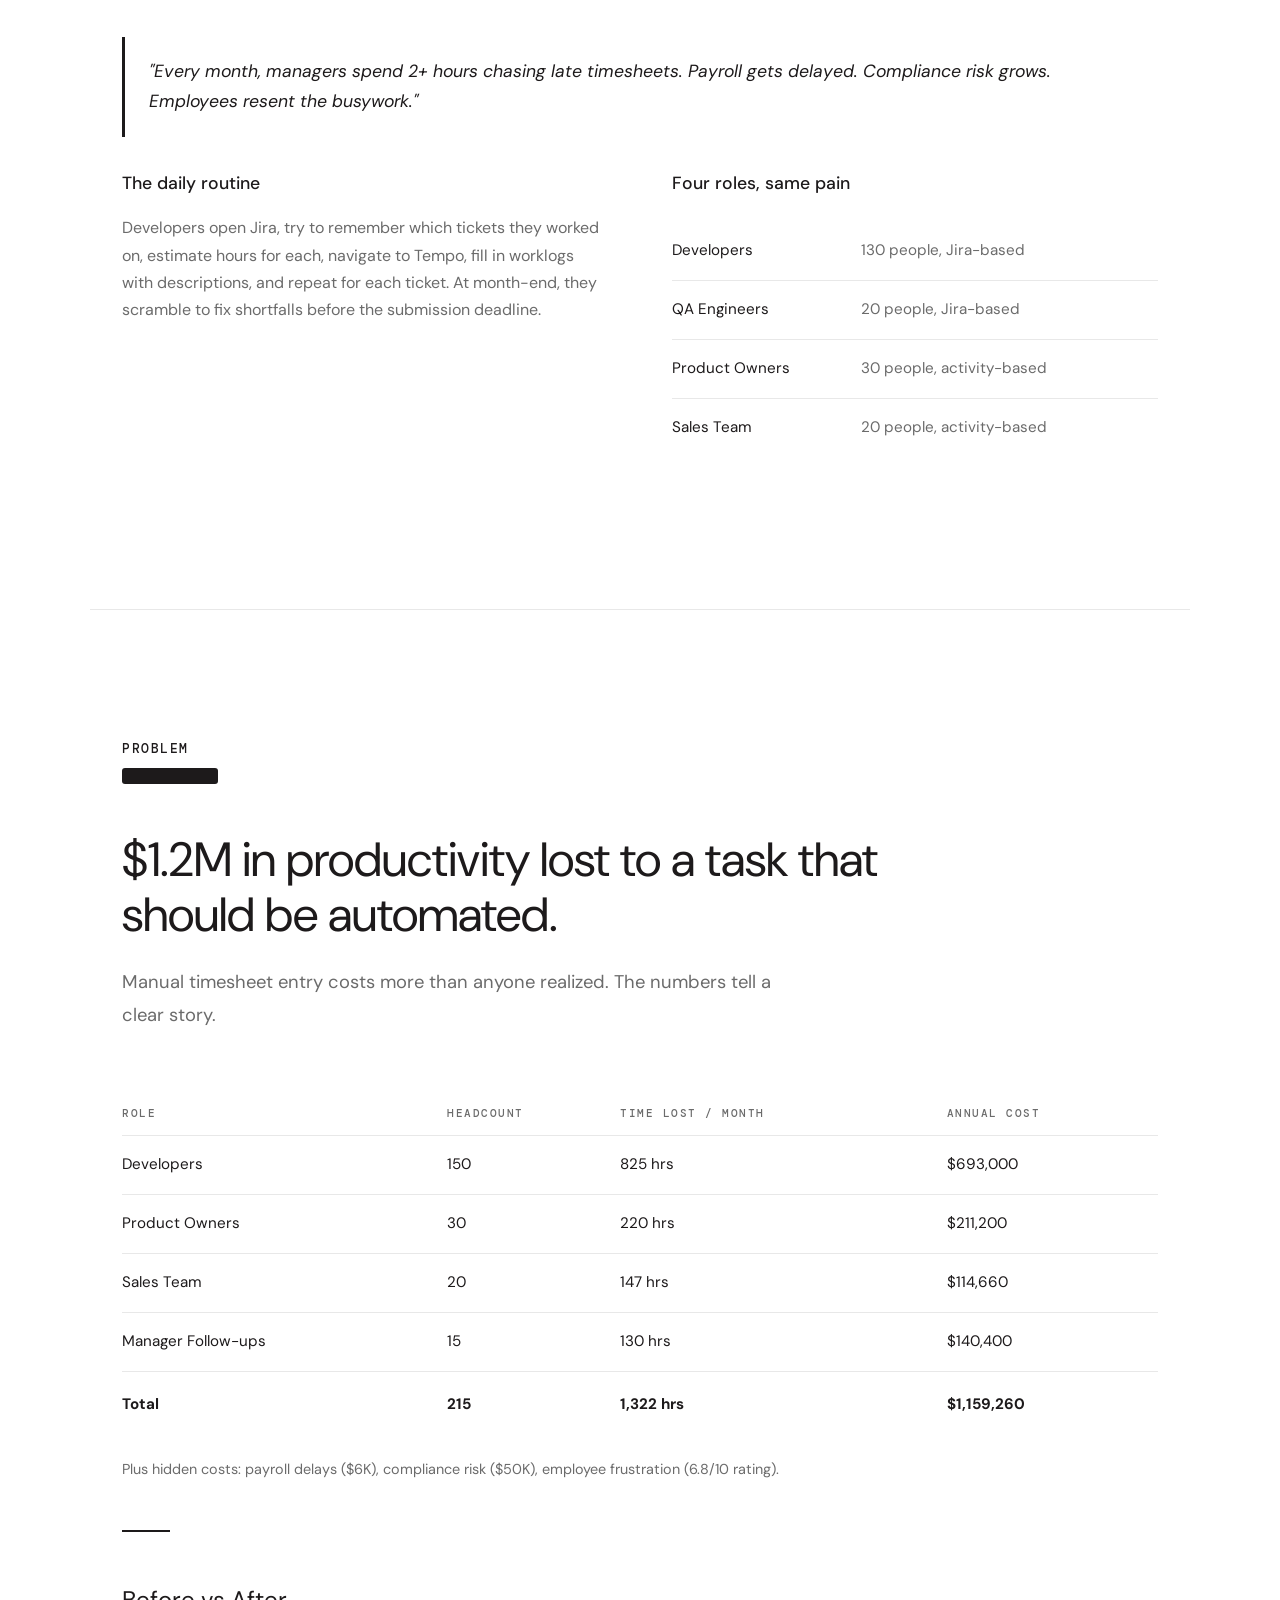
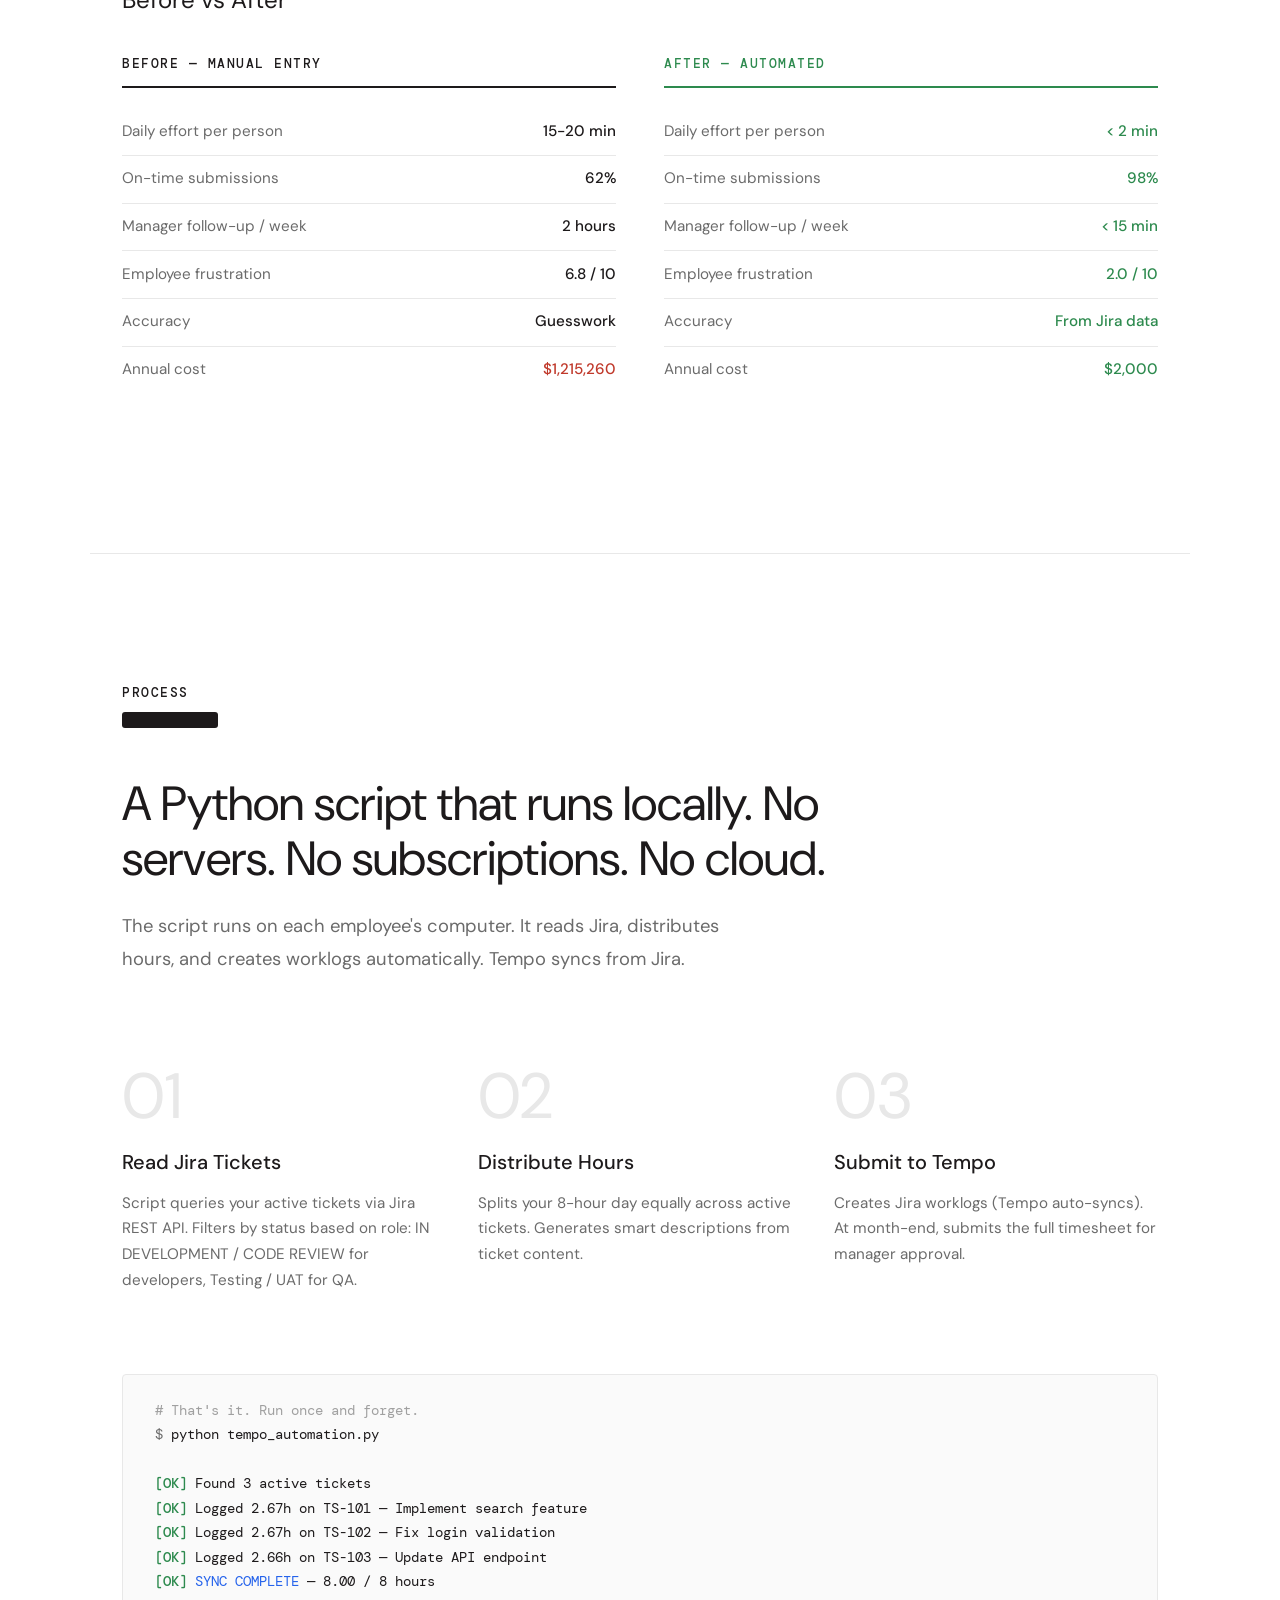
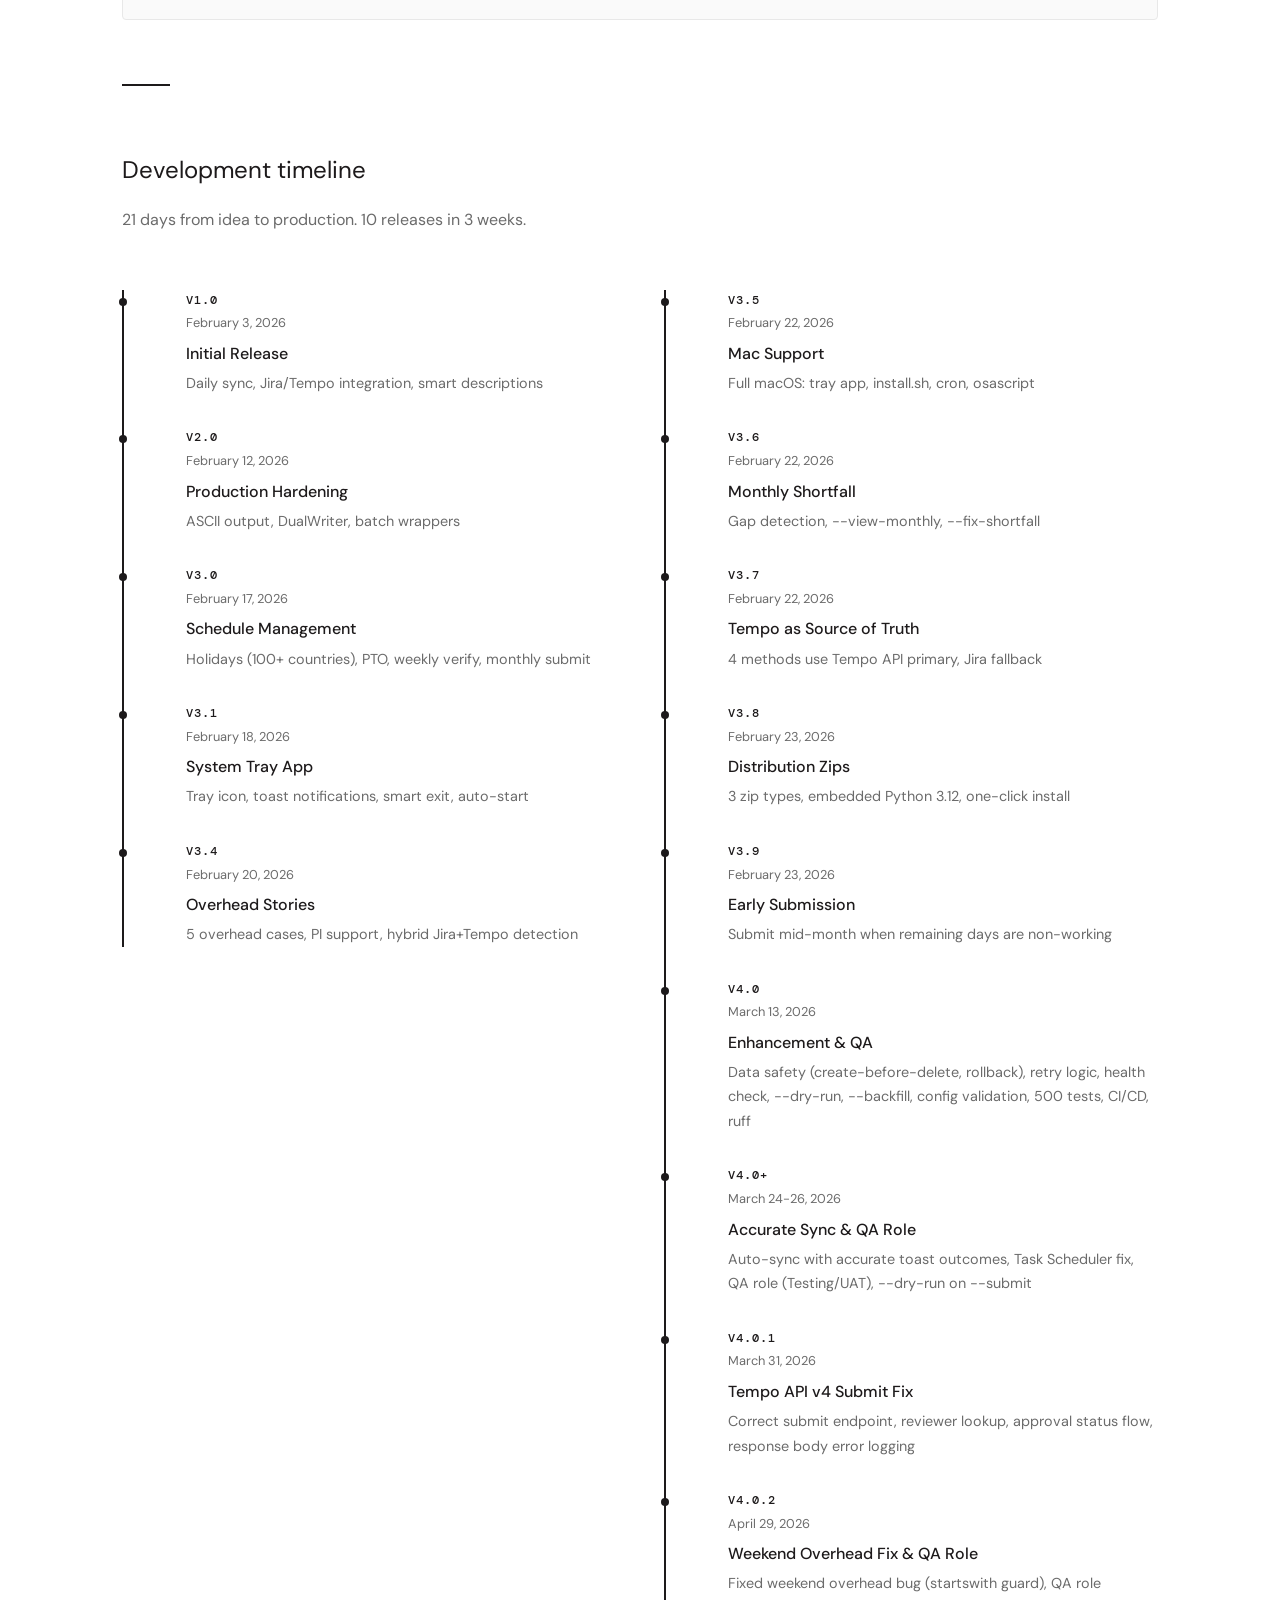
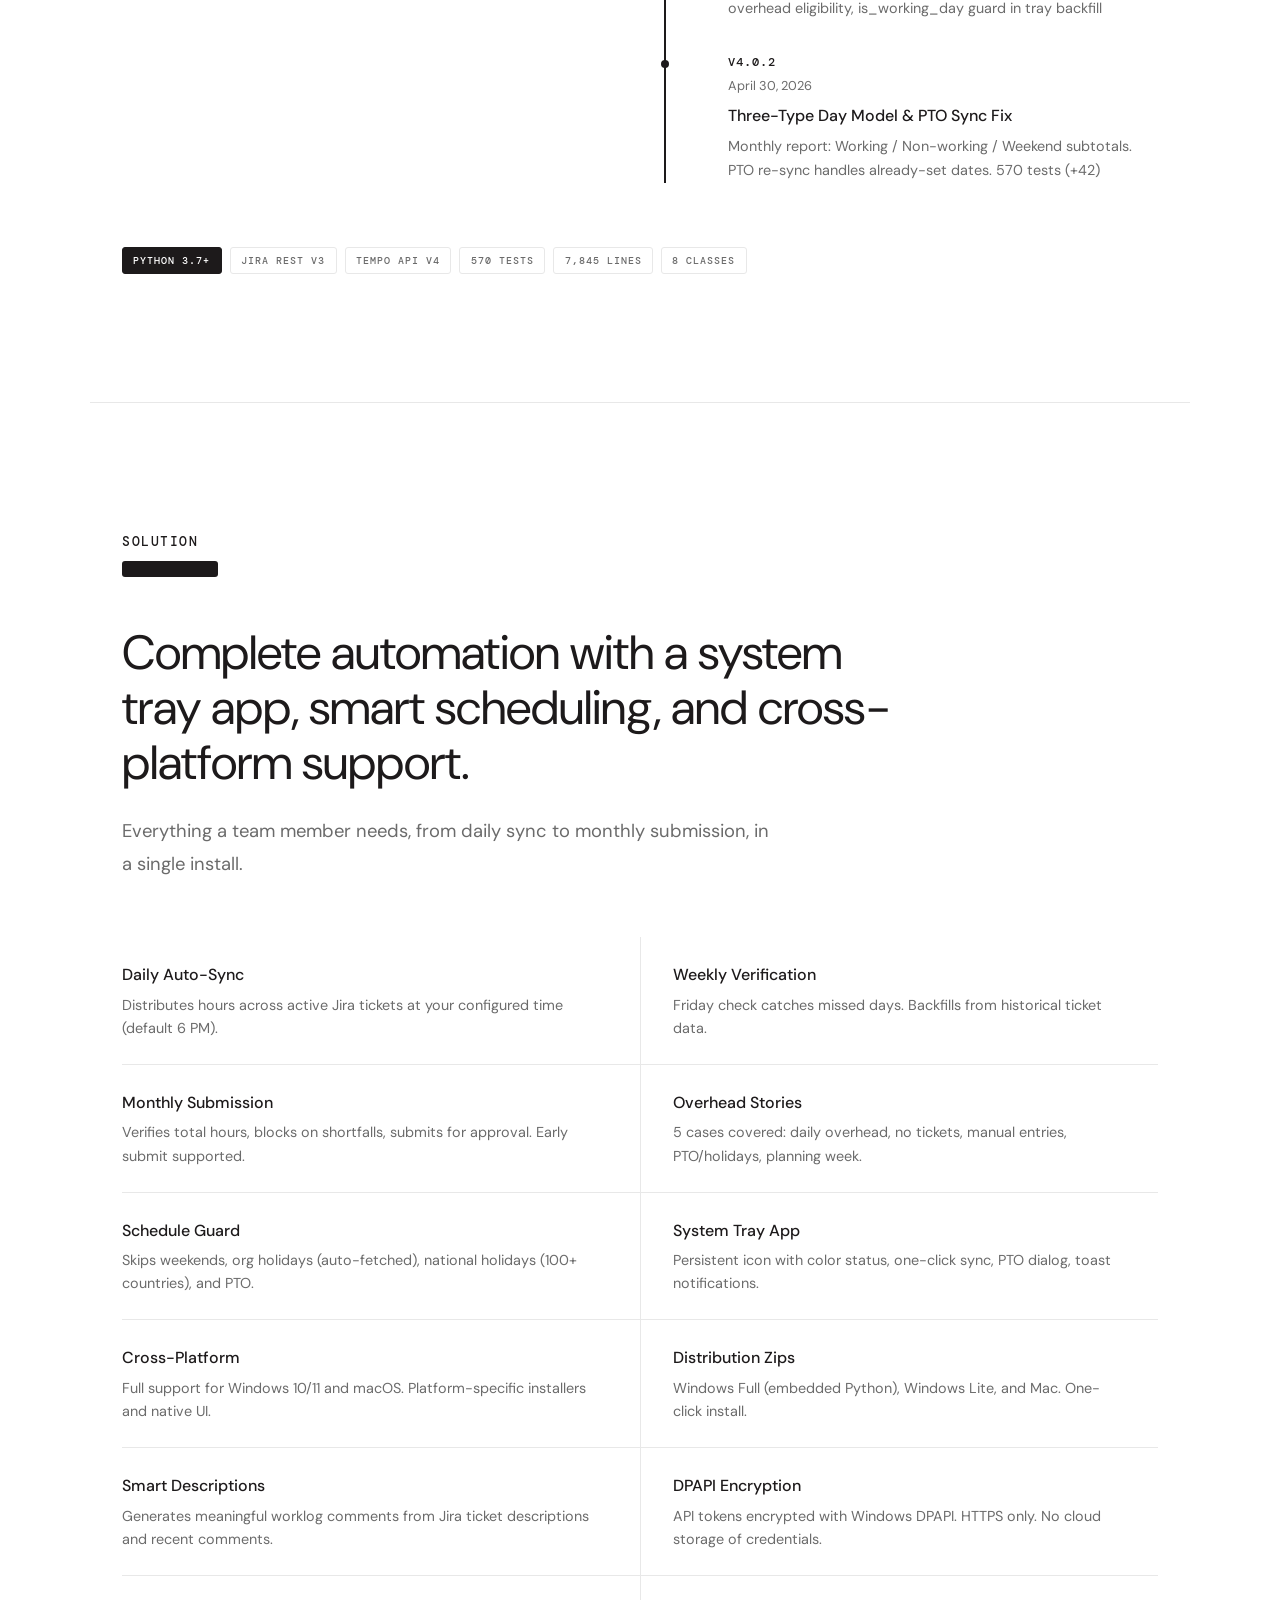
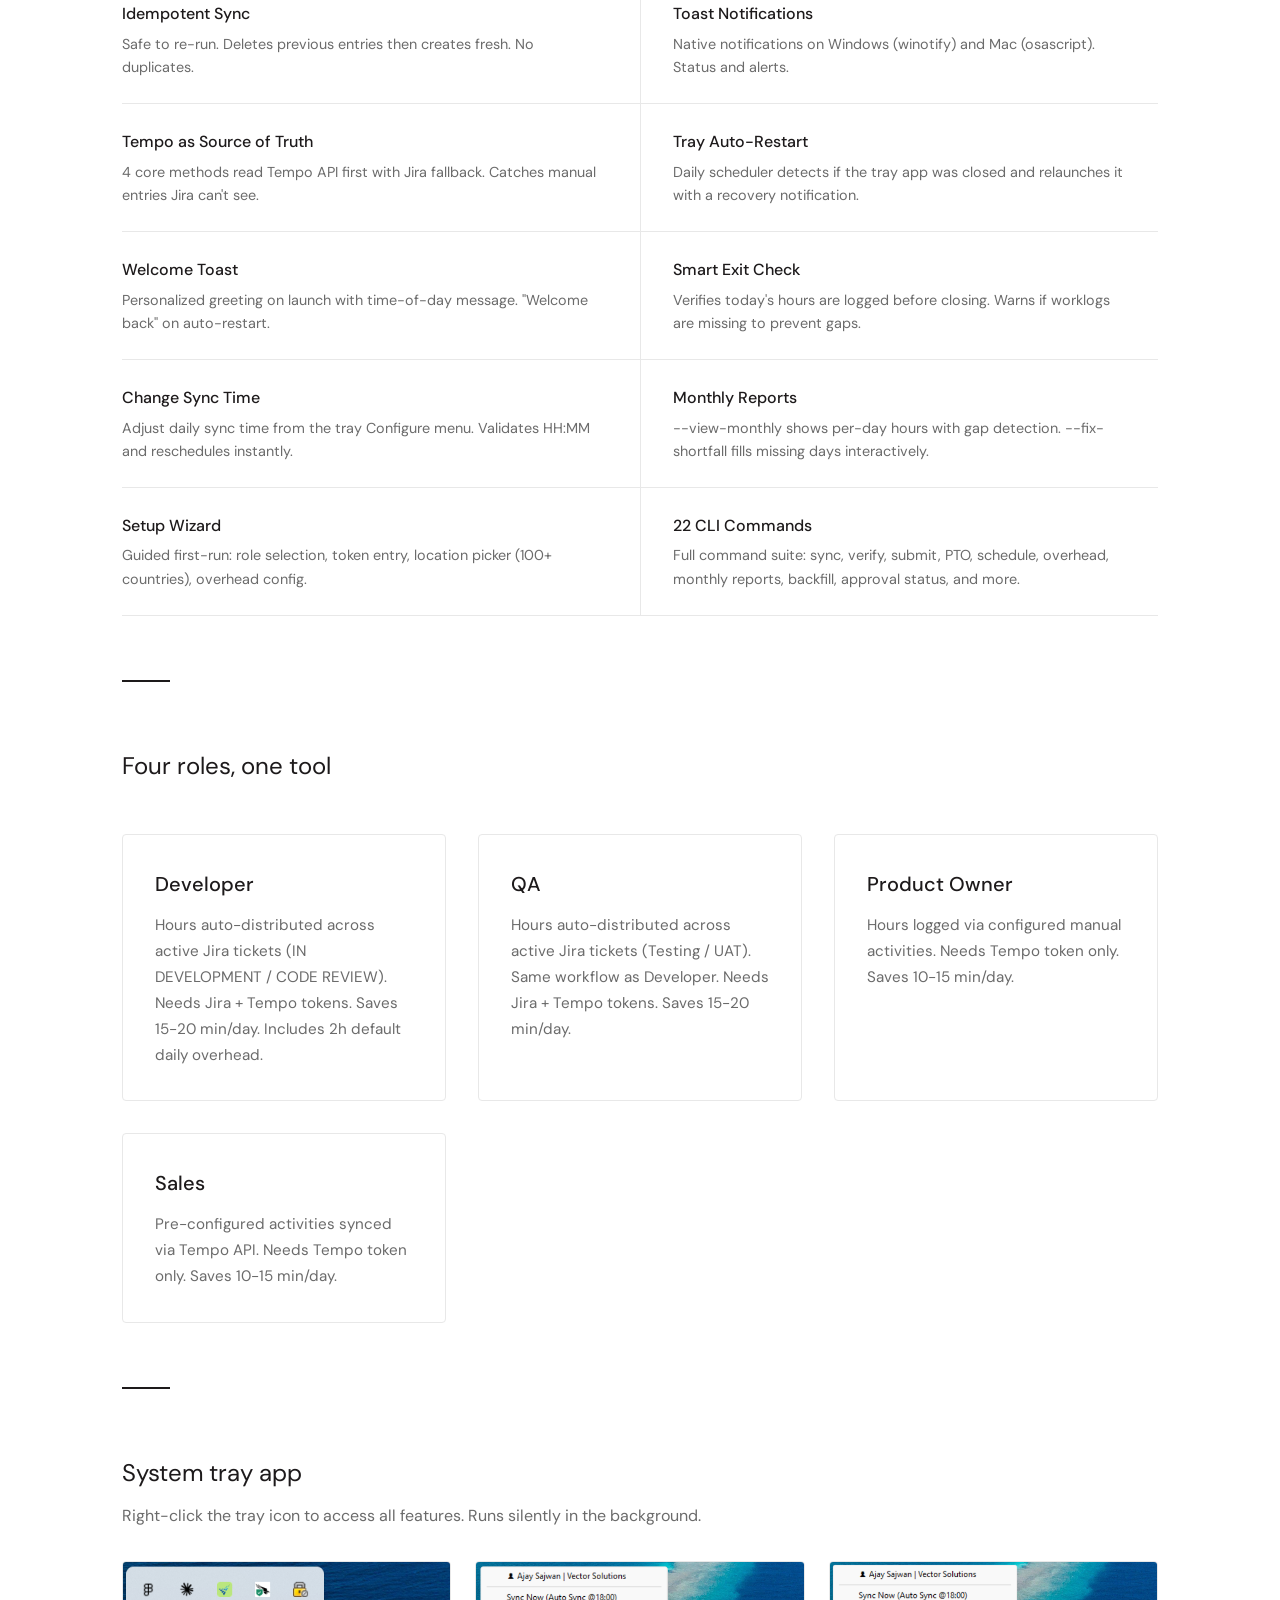
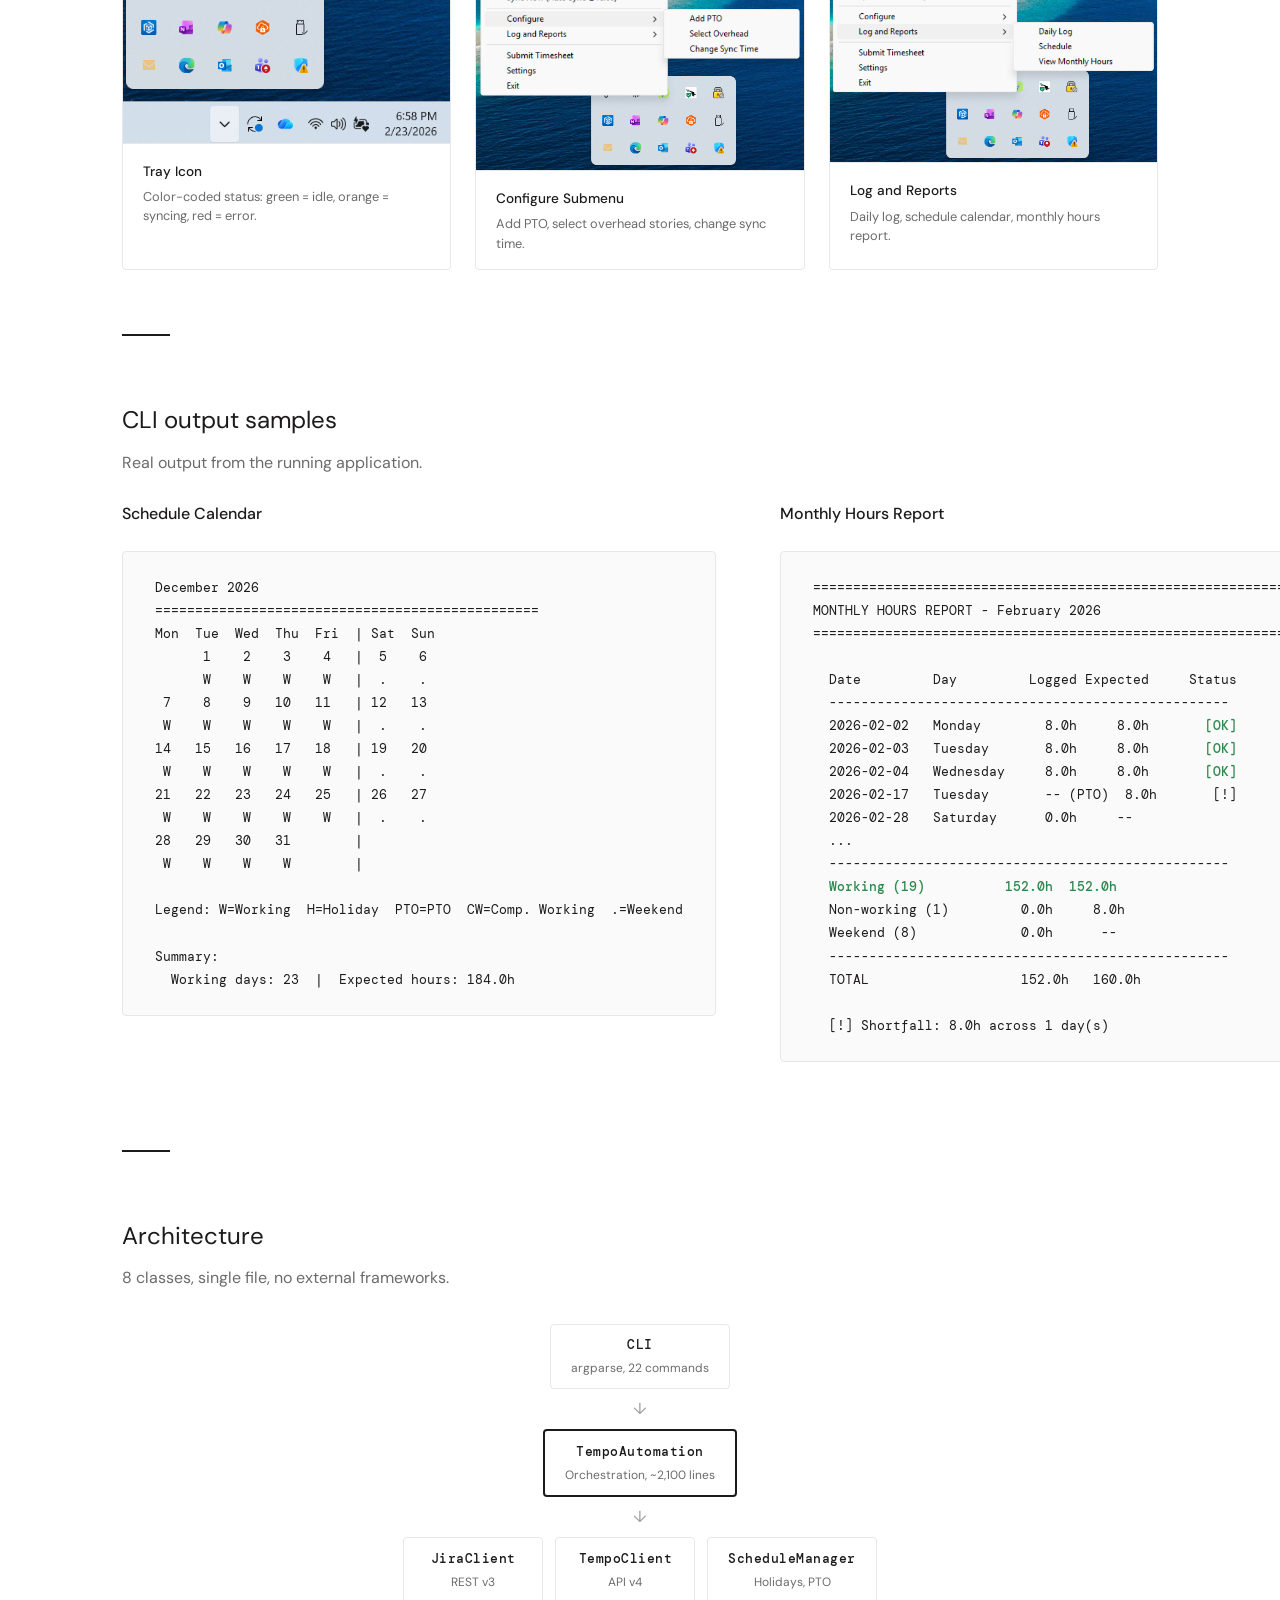
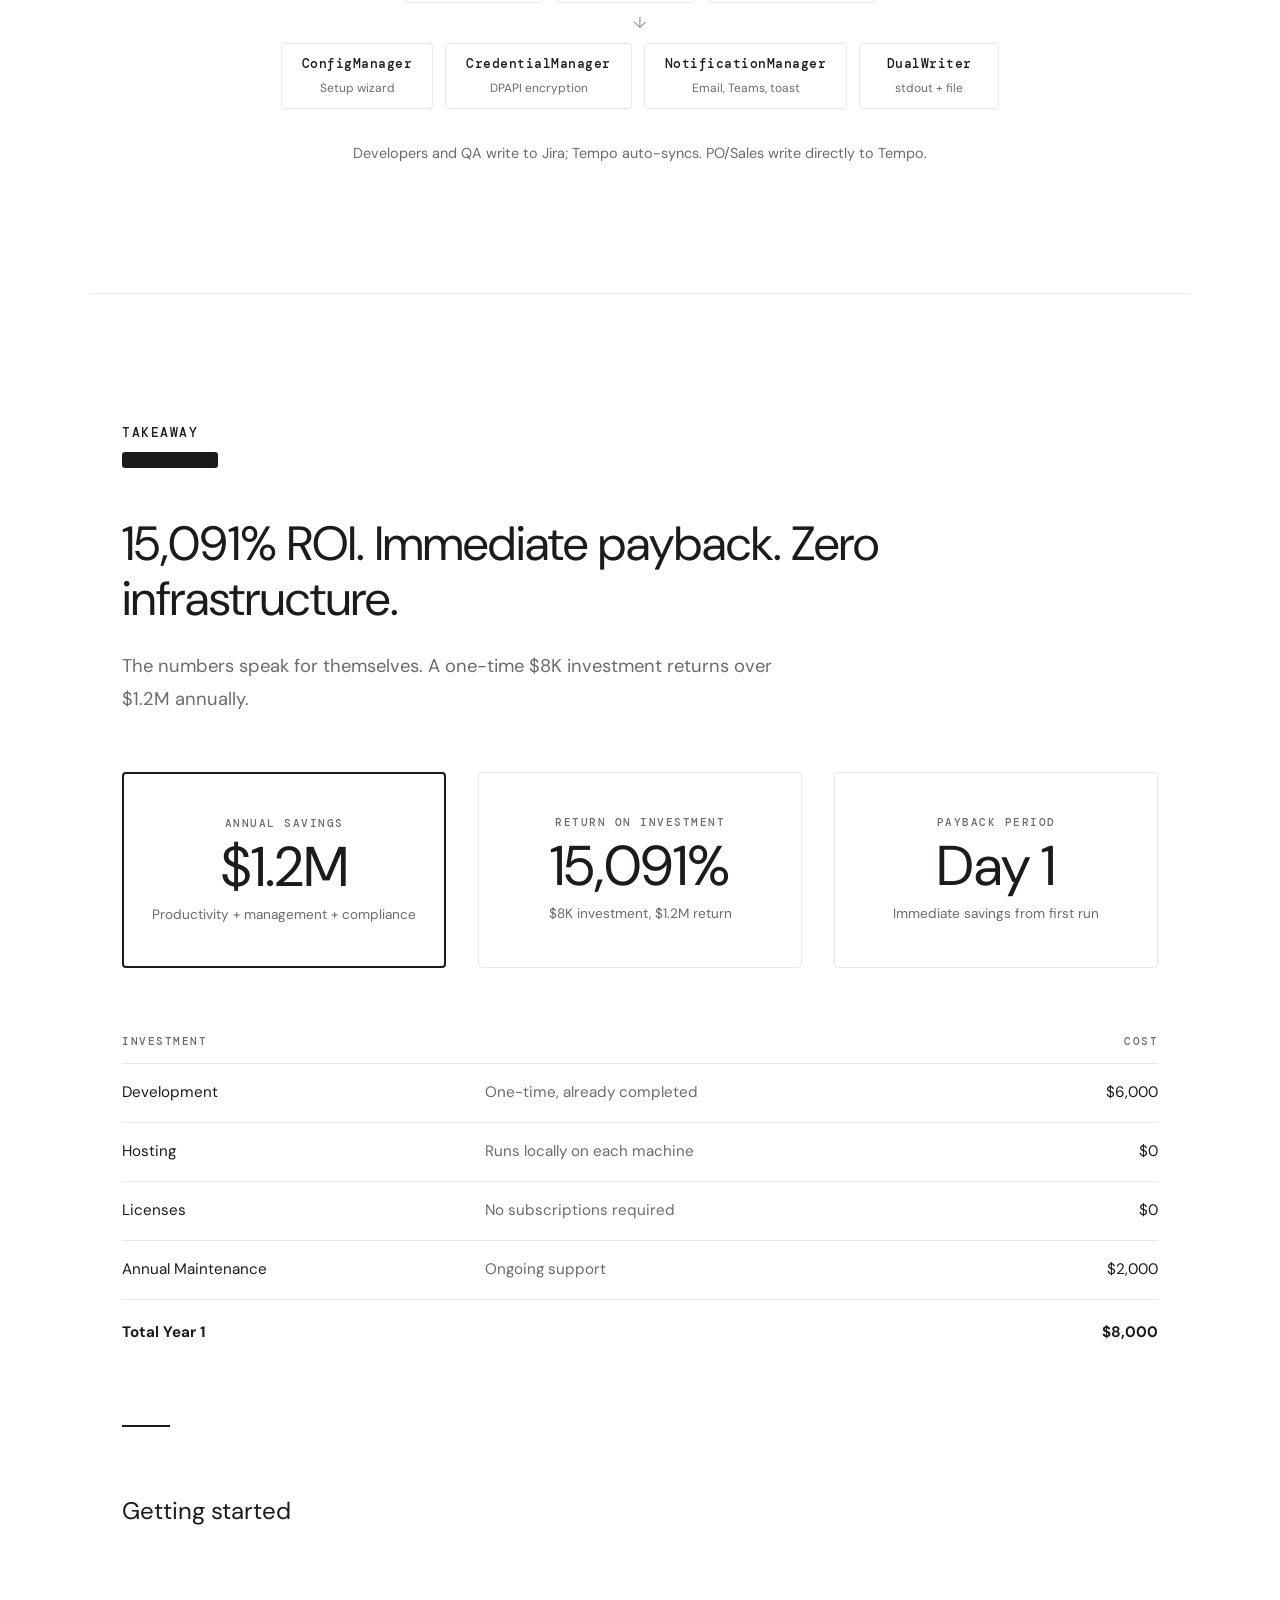
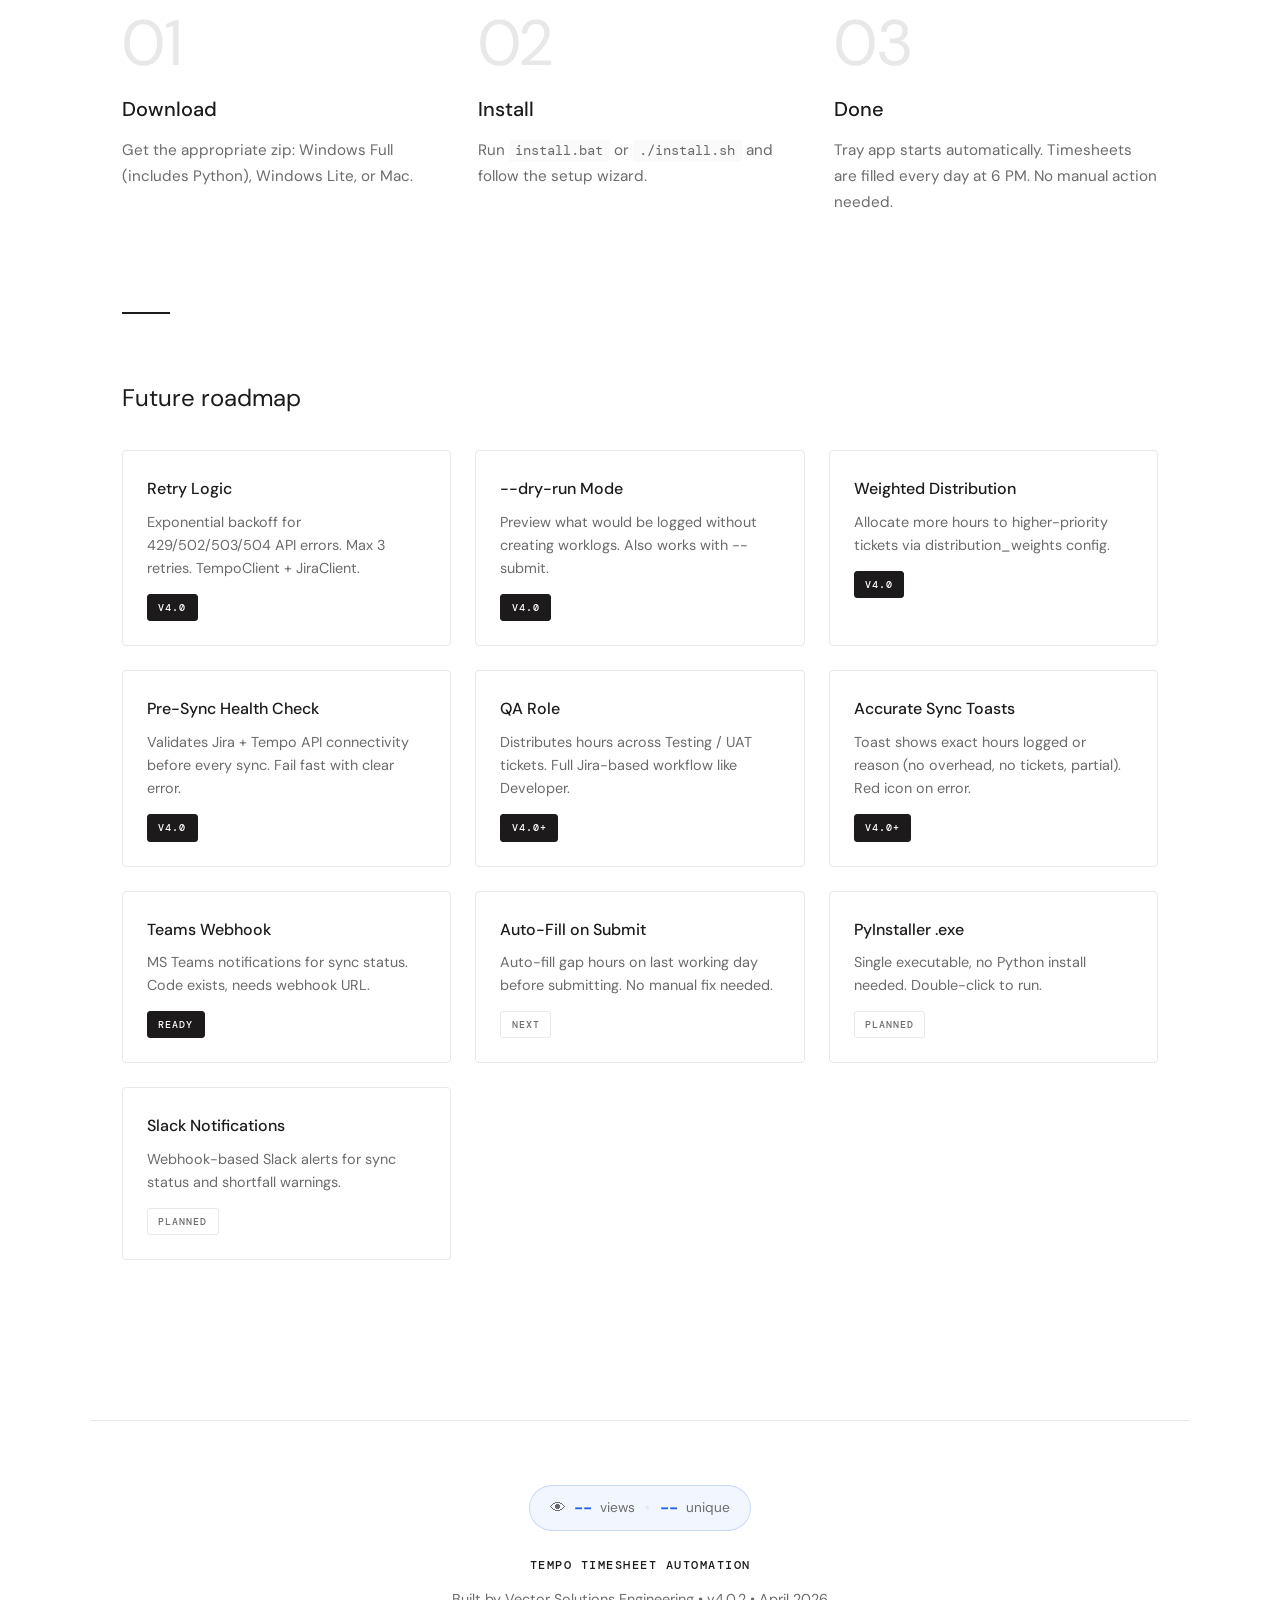
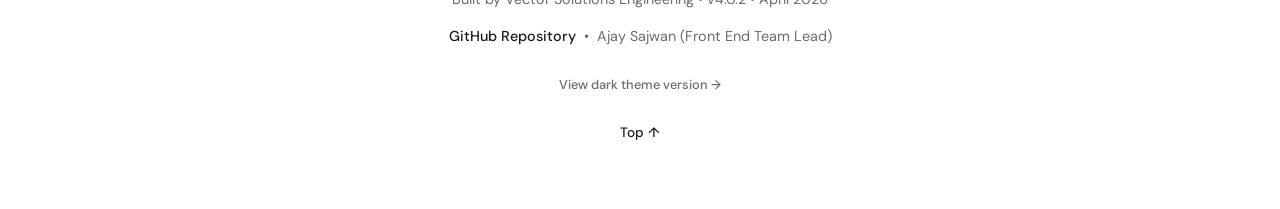
==== commit 873d3584: "docs: refresh site pages to v4.0.2 with latest fixes and metrics - Bump version to v4.0.2, date to A" ====
--- a/docs/site/case-study.html
+++ b/docs/site/case-study.html
@@ -36,7 +36,7 @@
      Cover
      ============================================================ -->
 <section class="cover" id="cover">
-  <div class="cover-meta">Vector Solutions Engineering &bull; March 2026 &bull; v4.0.1</div>
+  <div class="cover-meta">Vector Solutions Engineering &bull; April 2026 &bull; v4.0.2</div>
   <h1 class="cover-title">
     tempo timesheet<br>
     automation <span>&mdash;</span>
@@ -380,10 +380,22 @@
           <p>Auto-sync with accurate toast outcomes, Task Scheduler fix, QA role (Testing/UAT), --dry-run on --submit</p>
         </div>
         <div class="timeline-item">
-          <div class="version-tag">v4.0+</div>
+          <div class="version-tag">v4.0.1</div>
           <div class="date">March 31, 2026</div>
           <h3>Tempo API v4 Submit Fix</h3>
           <p>Correct submit endpoint, reviewer lookup, approval status flow, response body error logging</p>
+        </div>
+        <div class="timeline-item">
+          <div class="version-tag">v4.0.2</div>
+          <div class="date">April 29, 2026</div>
+          <h3>Weekend Overhead Fix &amp; QA Role</h3>
+          <p>Fixed weekend overhead bug (startswith guard), QA role overhead eligibility, is_working_day guard in tray backfill</p>
+        </div>
+        <div class="timeline-item">
+          <div class="version-tag">v4.0.2</div>
+          <div class="date">April 30, 2026</div>
+          <h3>Three-Type Day Model &amp; PTO Sync Fix</h3>
+          <p>Monthly report: Working / Non-working / Weekend subtotals. PTO re-sync handles already-set dates. 570 tests (+42)</p>
         </div>
       </div>
     </div>
@@ -393,8 +405,8 @@
     <span class="tag dark">Python 3.7+</span>
     <span class="tag">Jira REST v3</span>
     <span class="tag">Tempo API v4</span>
-    <span class="tag">528 Tests</span>
-    <span class="tag">7,268 Lines</span>
+    <span class="tag">570 Tests</span>
+    <span class="tag">7,845 Lines</span>
     <span class="tag">8 Classes</span>
   </div>
 </section>
@@ -571,14 +583,17 @@
 &nbsp;&nbsp;2026-02-02&nbsp;&nbsp;&nbsp;Monday&nbsp;&nbsp;&nbsp;&nbsp;&nbsp;&nbsp;&nbsp;&nbsp;8.0h&nbsp;&nbsp;&nbsp;&nbsp;&nbsp;8.0h&nbsp;&nbsp;&nbsp;&nbsp;&nbsp;&nbsp;&nbsp;<span class="success">[OK]</span><br>
 &nbsp;&nbsp;2026-02-03&nbsp;&nbsp;&nbsp;Tuesday&nbsp;&nbsp;&nbsp;&nbsp;&nbsp;&nbsp;&nbsp;8.0h&nbsp;&nbsp;&nbsp;&nbsp;&nbsp;8.0h&nbsp;&nbsp;&nbsp;&nbsp;&nbsp;&nbsp;&nbsp;<span class="success">[OK]</span><br>
 &nbsp;&nbsp;2026-02-04&nbsp;&nbsp;&nbsp;Wednesday&nbsp;&nbsp;&nbsp;&nbsp;&nbsp;8.0h&nbsp;&nbsp;&nbsp;&nbsp;&nbsp;8.0h&nbsp;&nbsp;&nbsp;&nbsp;&nbsp;&nbsp;&nbsp;<span class="success">[OK]</span><br>
-&nbsp;&nbsp;2026-02-05&nbsp;&nbsp;&nbsp;Thursday&nbsp;&nbsp;&nbsp;&nbsp;&nbsp;&nbsp;8.0h&nbsp;&nbsp;&nbsp;&nbsp;&nbsp;8.0h&nbsp;&nbsp;&nbsp;&nbsp;&nbsp;&nbsp;&nbsp;<span class="success">[OK]</span><br>
-&nbsp;&nbsp;2026-02-06&nbsp;&nbsp;&nbsp;Friday&nbsp;&nbsp;&nbsp;&nbsp;&nbsp;&nbsp;&nbsp;&nbsp;8.0h&nbsp;&nbsp;&nbsp;&nbsp;&nbsp;8.0h&nbsp;&nbsp;&nbsp;&nbsp;&nbsp;&nbsp;&nbsp;<span class="success">[OK]</span><br>
-&nbsp;&nbsp;2026-02-09&nbsp;&nbsp;&nbsp;Monday&nbsp;&nbsp;&nbsp;&nbsp;&nbsp;&nbsp;&nbsp;&nbsp;8.0h&nbsp;&nbsp;&nbsp;&nbsp;&nbsp;8.0h&nbsp;&nbsp;&nbsp;&nbsp;&nbsp;&nbsp;&nbsp;<span class="success">[OK]</span><br>
+&nbsp;&nbsp;2026-02-17&nbsp;&nbsp;&nbsp;Tuesday&nbsp;&nbsp;&nbsp;&nbsp;&nbsp;&nbsp;&nbsp;-- (PTO)&nbsp;&nbsp;8.0h&nbsp;&nbsp;&nbsp;&nbsp;&nbsp;&nbsp;&nbsp;<span class="error">[!]</span><br>
+&nbsp;&nbsp;2026-02-28&nbsp;&nbsp;&nbsp;Saturday&nbsp;&nbsp;&nbsp;&nbsp;&nbsp;&nbsp;0.0h&nbsp;&nbsp;&nbsp;&nbsp;&nbsp;--&nbsp;&nbsp;&nbsp;&nbsp;&nbsp;&nbsp;&nbsp;&nbsp;<br>
 &nbsp;&nbsp;...<br>
 &nbsp;&nbsp;--------------------------------------------------<br>
-&nbsp;&nbsp;TOTAL&nbsp;&nbsp;&nbsp;&nbsp;&nbsp;&nbsp;&nbsp;&nbsp;&nbsp;&nbsp;&nbsp;&nbsp;&nbsp;&nbsp;&nbsp;&nbsp;&nbsp;&nbsp;&nbsp;120.0h&nbsp;&nbsp;&nbsp;120.0h<br>
+&nbsp;&nbsp;<span class="success">Working (19)&nbsp;&nbsp;&nbsp;&nbsp;&nbsp;&nbsp;&nbsp;&nbsp;&nbsp;&nbsp;152.0h&nbsp;&nbsp;152.0h</span><br>
+&nbsp;&nbsp;<span class="error">Non-working (1)&nbsp;&nbsp;&nbsp;&nbsp;&nbsp;&nbsp;&nbsp;&nbsp;&nbsp;0.0h&nbsp;&nbsp;&nbsp;&nbsp;&nbsp;8.0h</span><br>
+&nbsp;&nbsp;<span class="error">Weekend (8)&nbsp;&nbsp;&nbsp;&nbsp;&nbsp;&nbsp;&nbsp;&nbsp;&nbsp;&nbsp;&nbsp;&nbsp;&nbsp;0.0h&nbsp;&nbsp;&nbsp;&nbsp;&nbsp;&nbsp;--</span><br>
+&nbsp;&nbsp;--------------------------------------------------<br>
+&nbsp;&nbsp;TOTAL&nbsp;&nbsp;&nbsp;&nbsp;&nbsp;&nbsp;&nbsp;&nbsp;&nbsp;&nbsp;&nbsp;&nbsp;&nbsp;&nbsp;&nbsp;&nbsp;&nbsp;&nbsp;&nbsp;152.0h&nbsp;&nbsp;&nbsp;160.0h<br>
 <br>
-&nbsp;&nbsp;<span class="success">[OK]</span> All hours accounted for
+&nbsp;&nbsp;<span class="error">[!] Shortfall: 8.0h across 1 day(s)</span>
       </div>
     </div>
   </div>
@@ -800,7 +815,7 @@
     <span id="visitor-count" class="view-count">--</span> unique
   </div>
   <div class="footer-brand">Tempo Timesheet Automation</div>
-  <p style="margin: 0.75rem 0;">Built by Vector Solutions Engineering &bull; v4.0.1 &bull; March 2026</p>
+  <p style="margin: 0.75rem 0;">Built by Vector Solutions Engineering &bull; v4.0.2 &bull; April 2026</p>
   <p>
     <a href="https://github.com/ajay-sajwan-vectorsolutions/timesheet-for-tempo">GitHub Repository</a>
     &nbsp;&bull;&nbsp;
